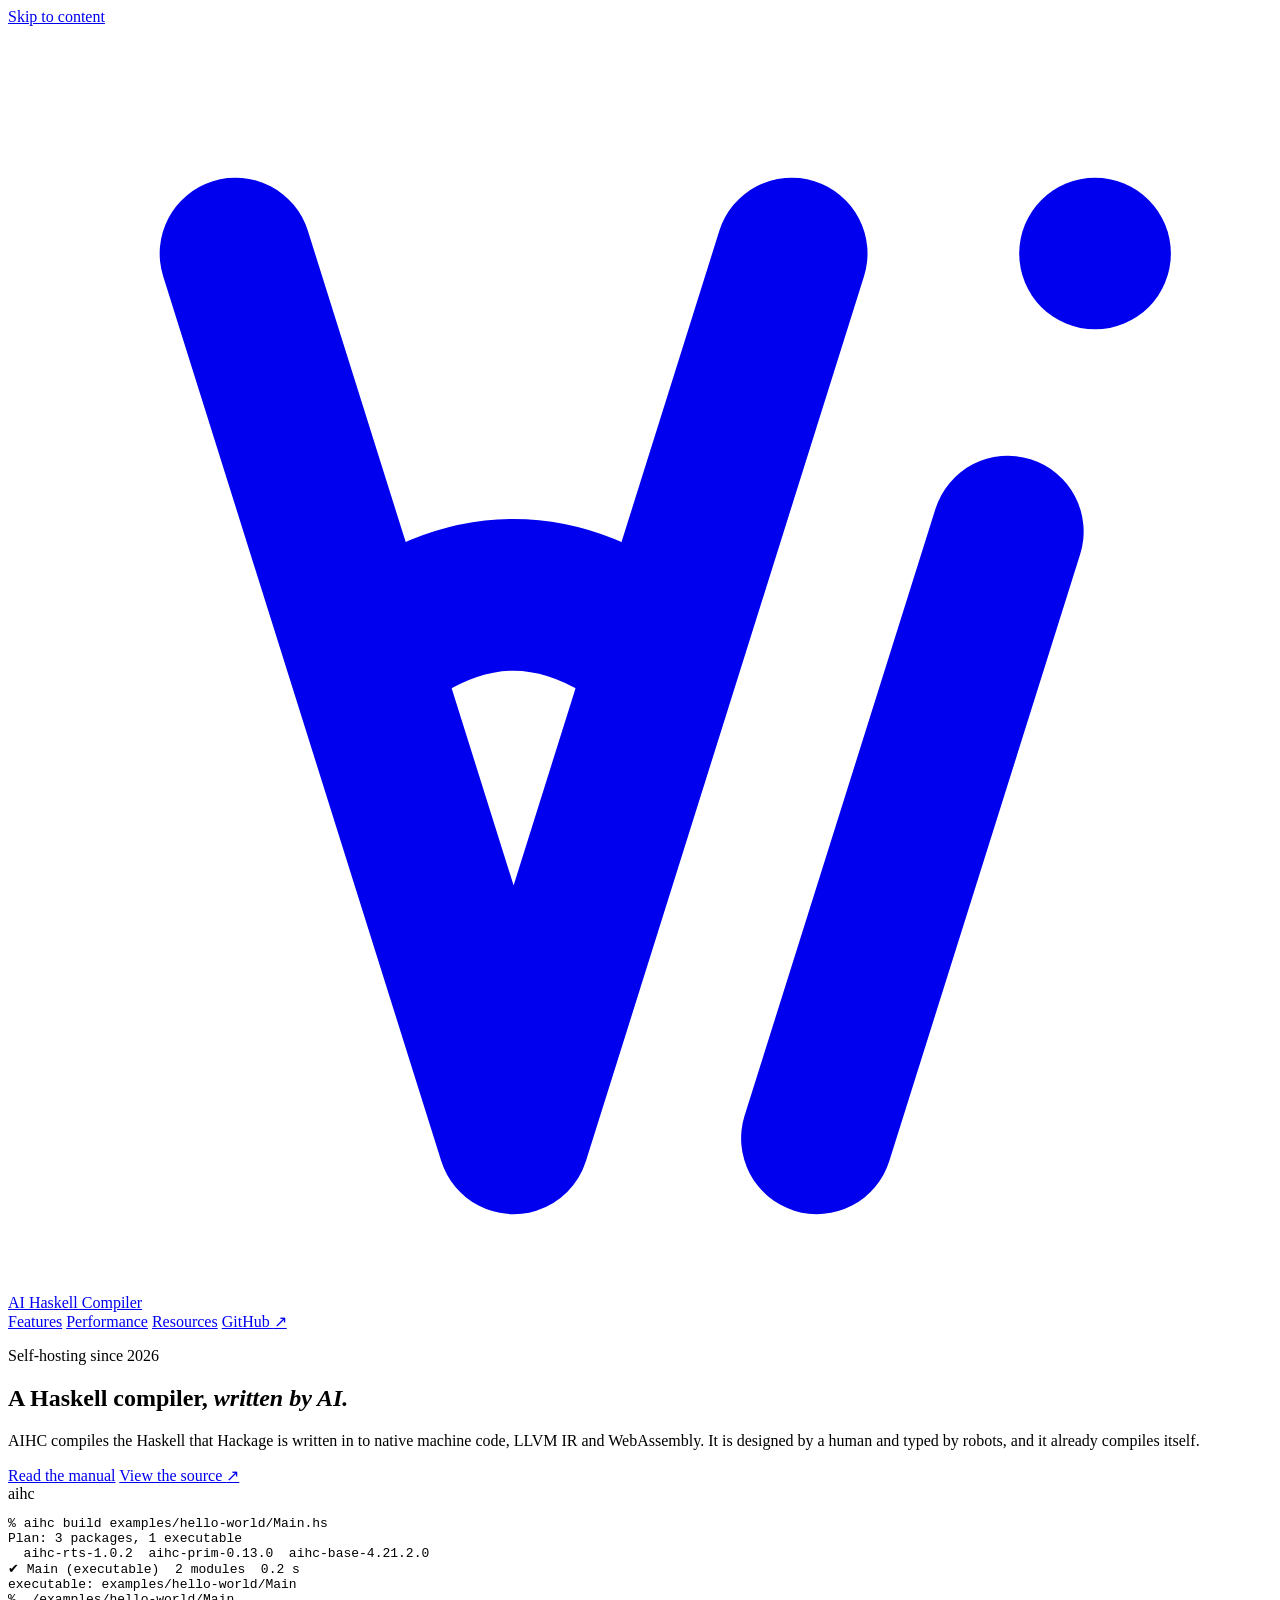
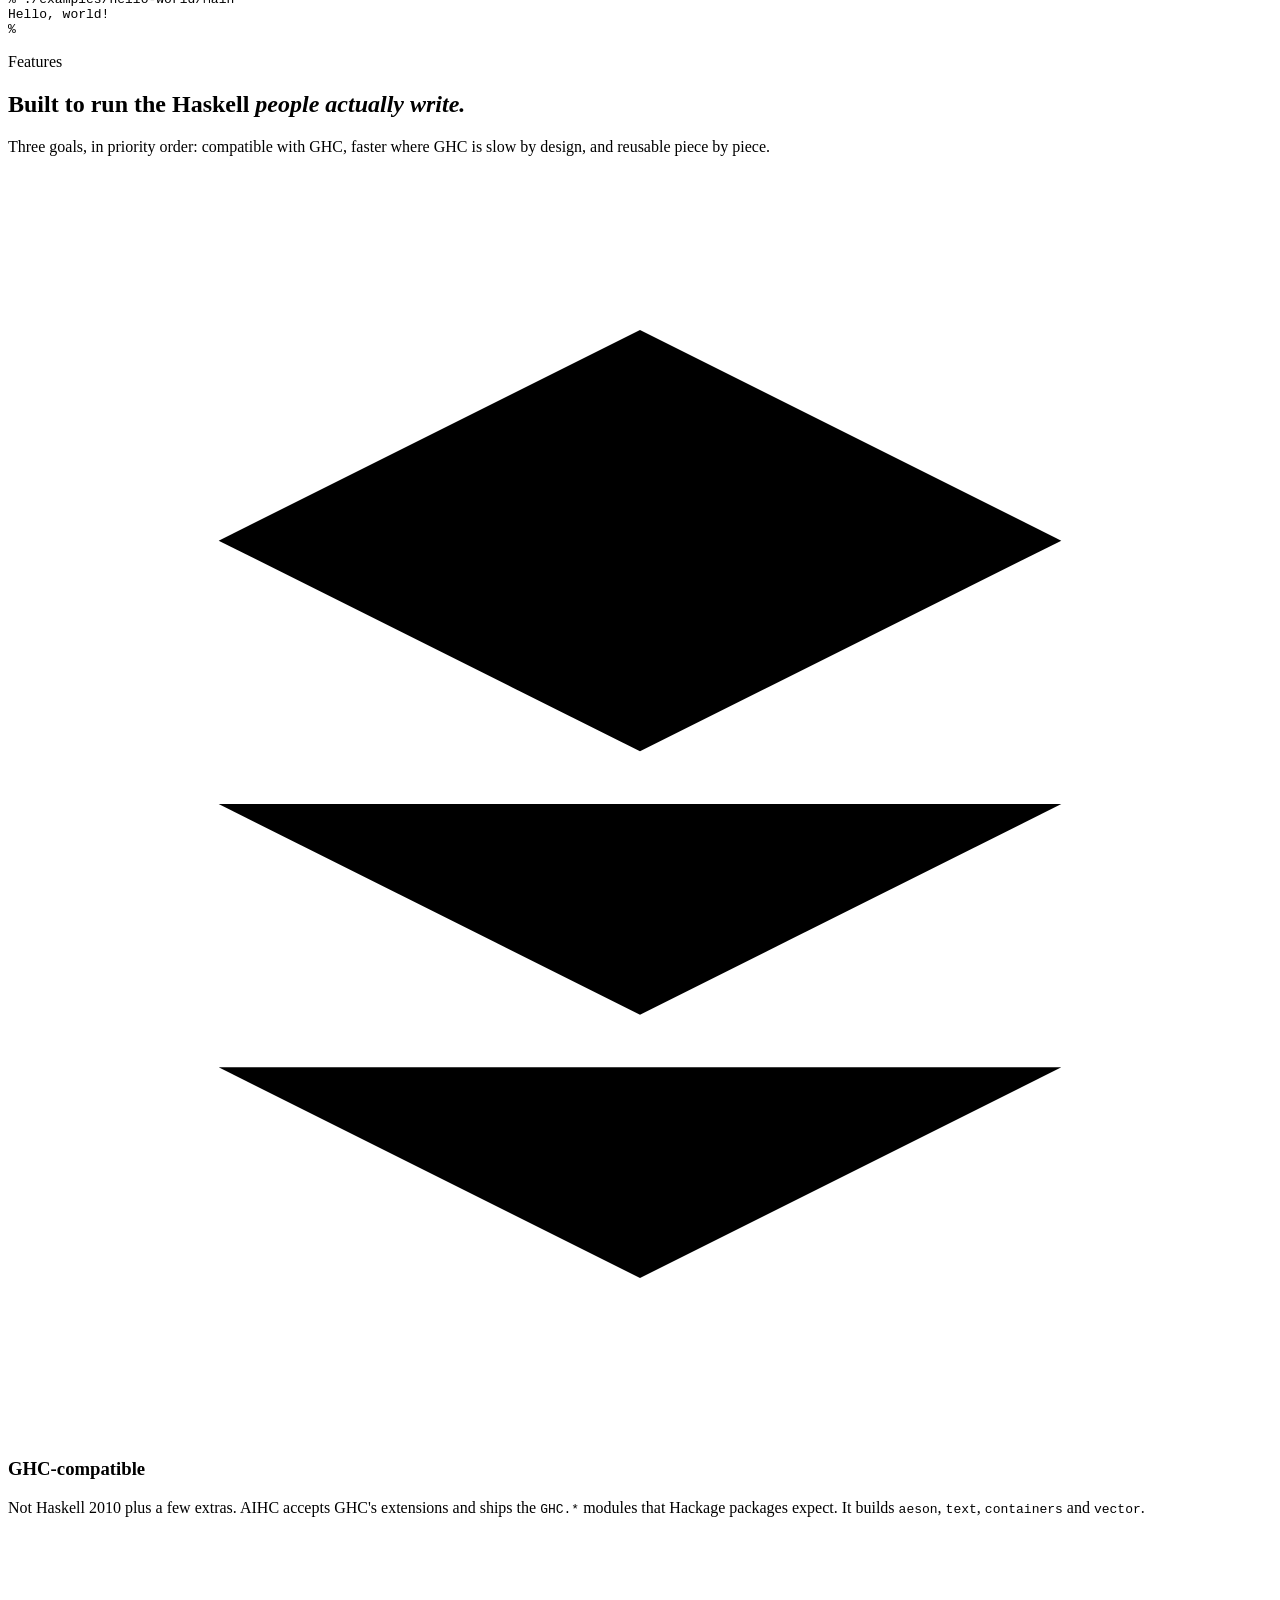
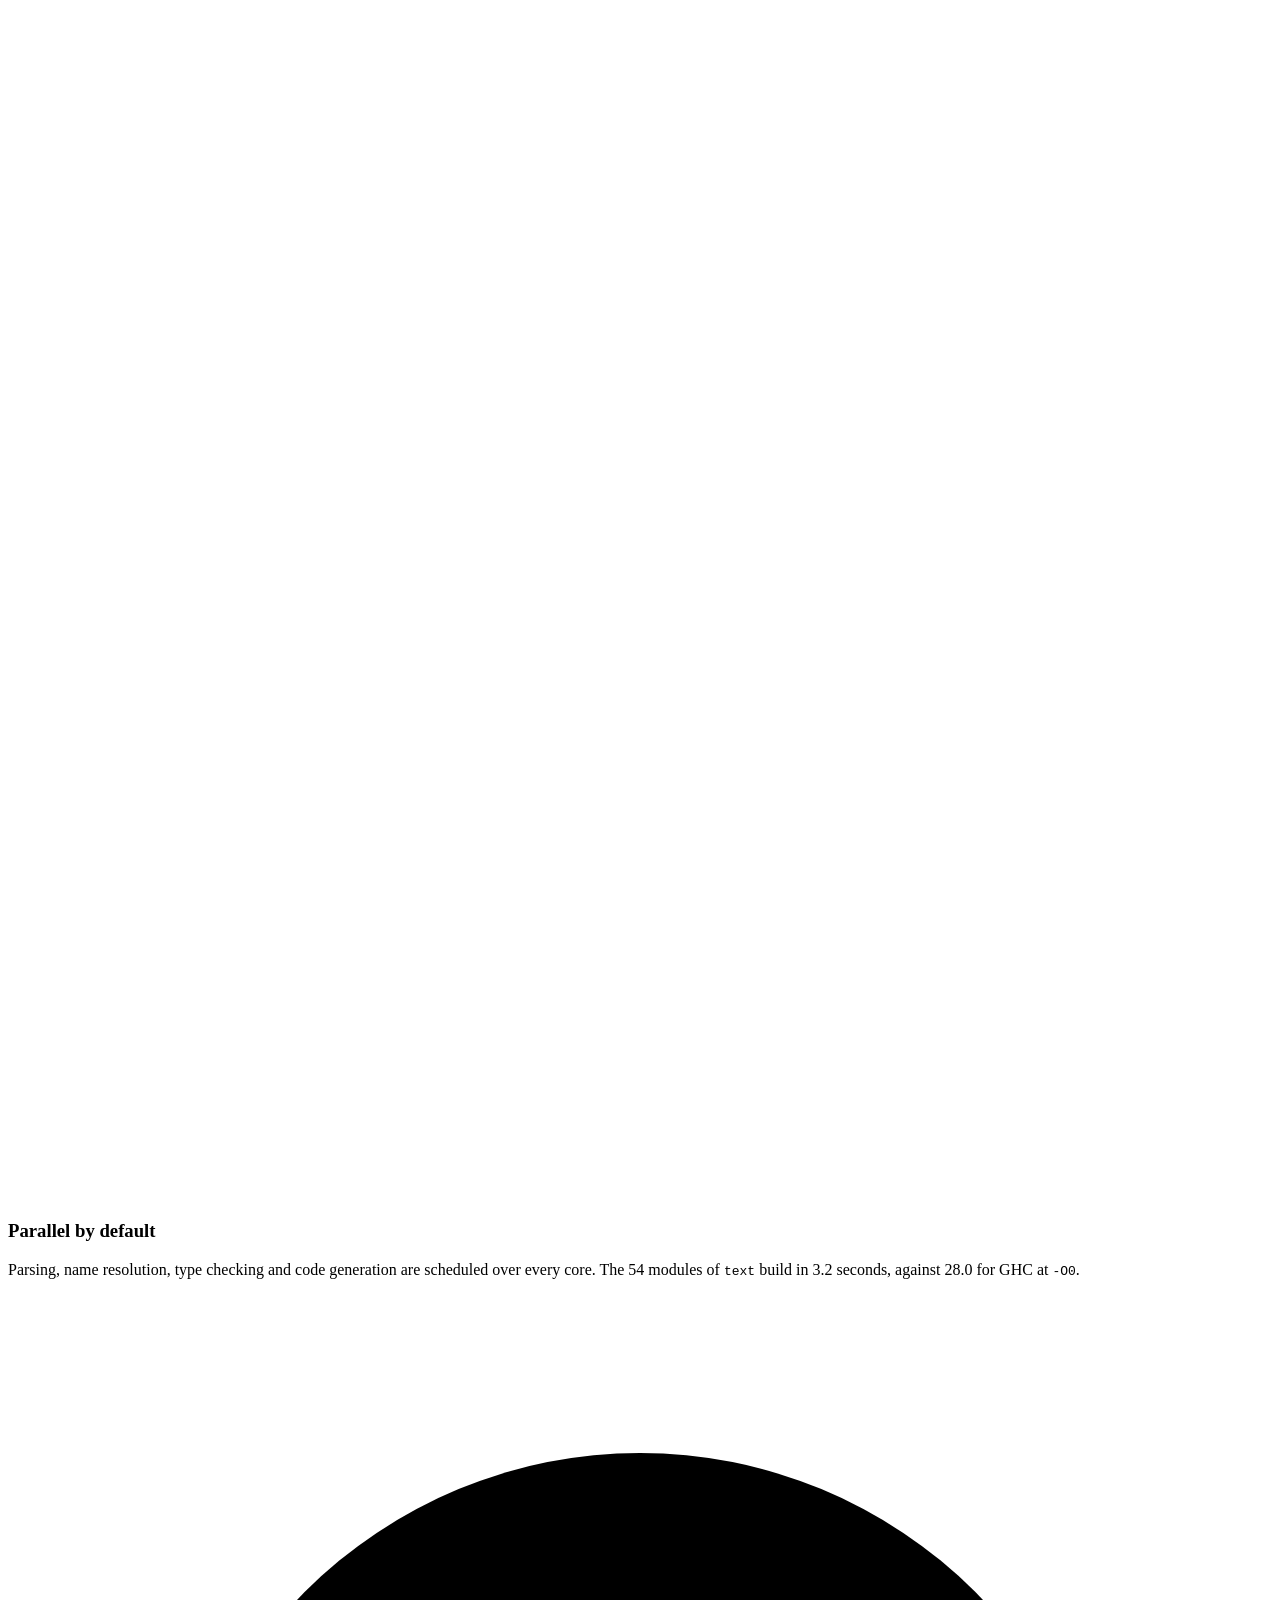
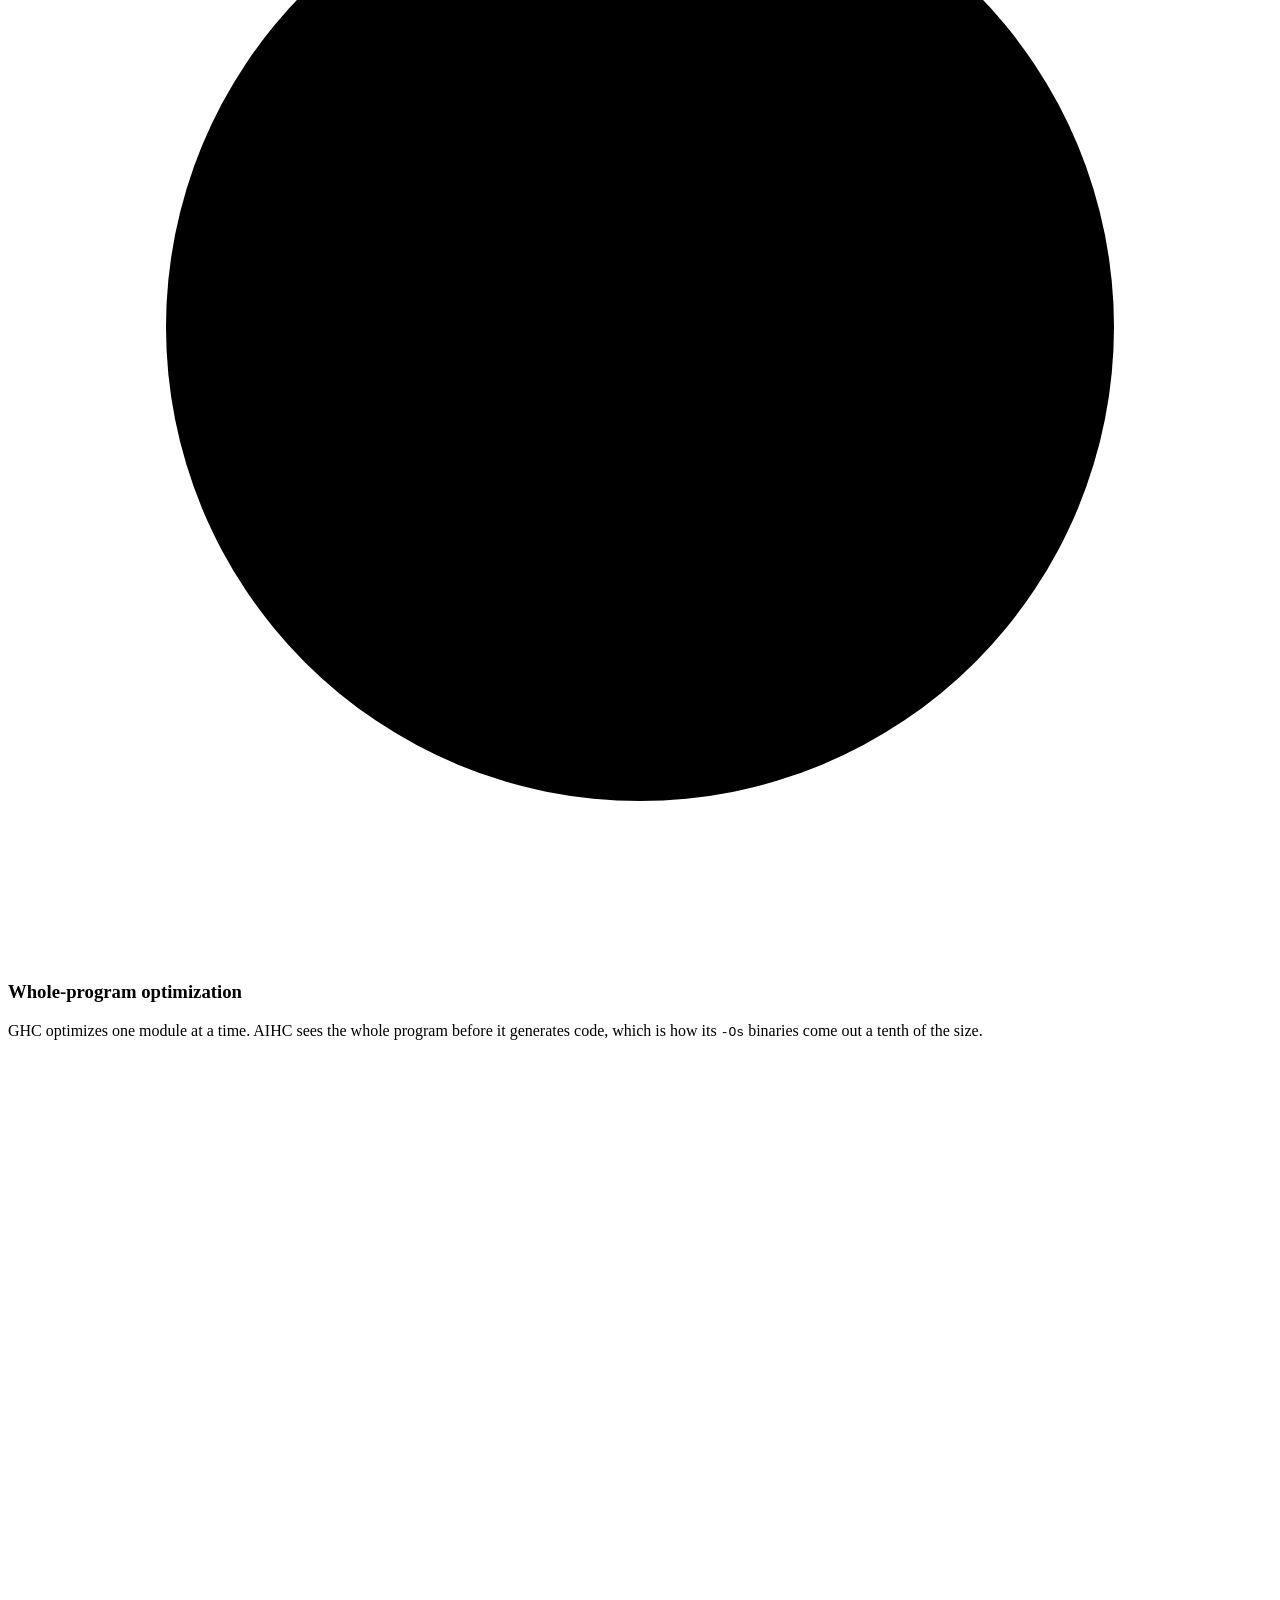
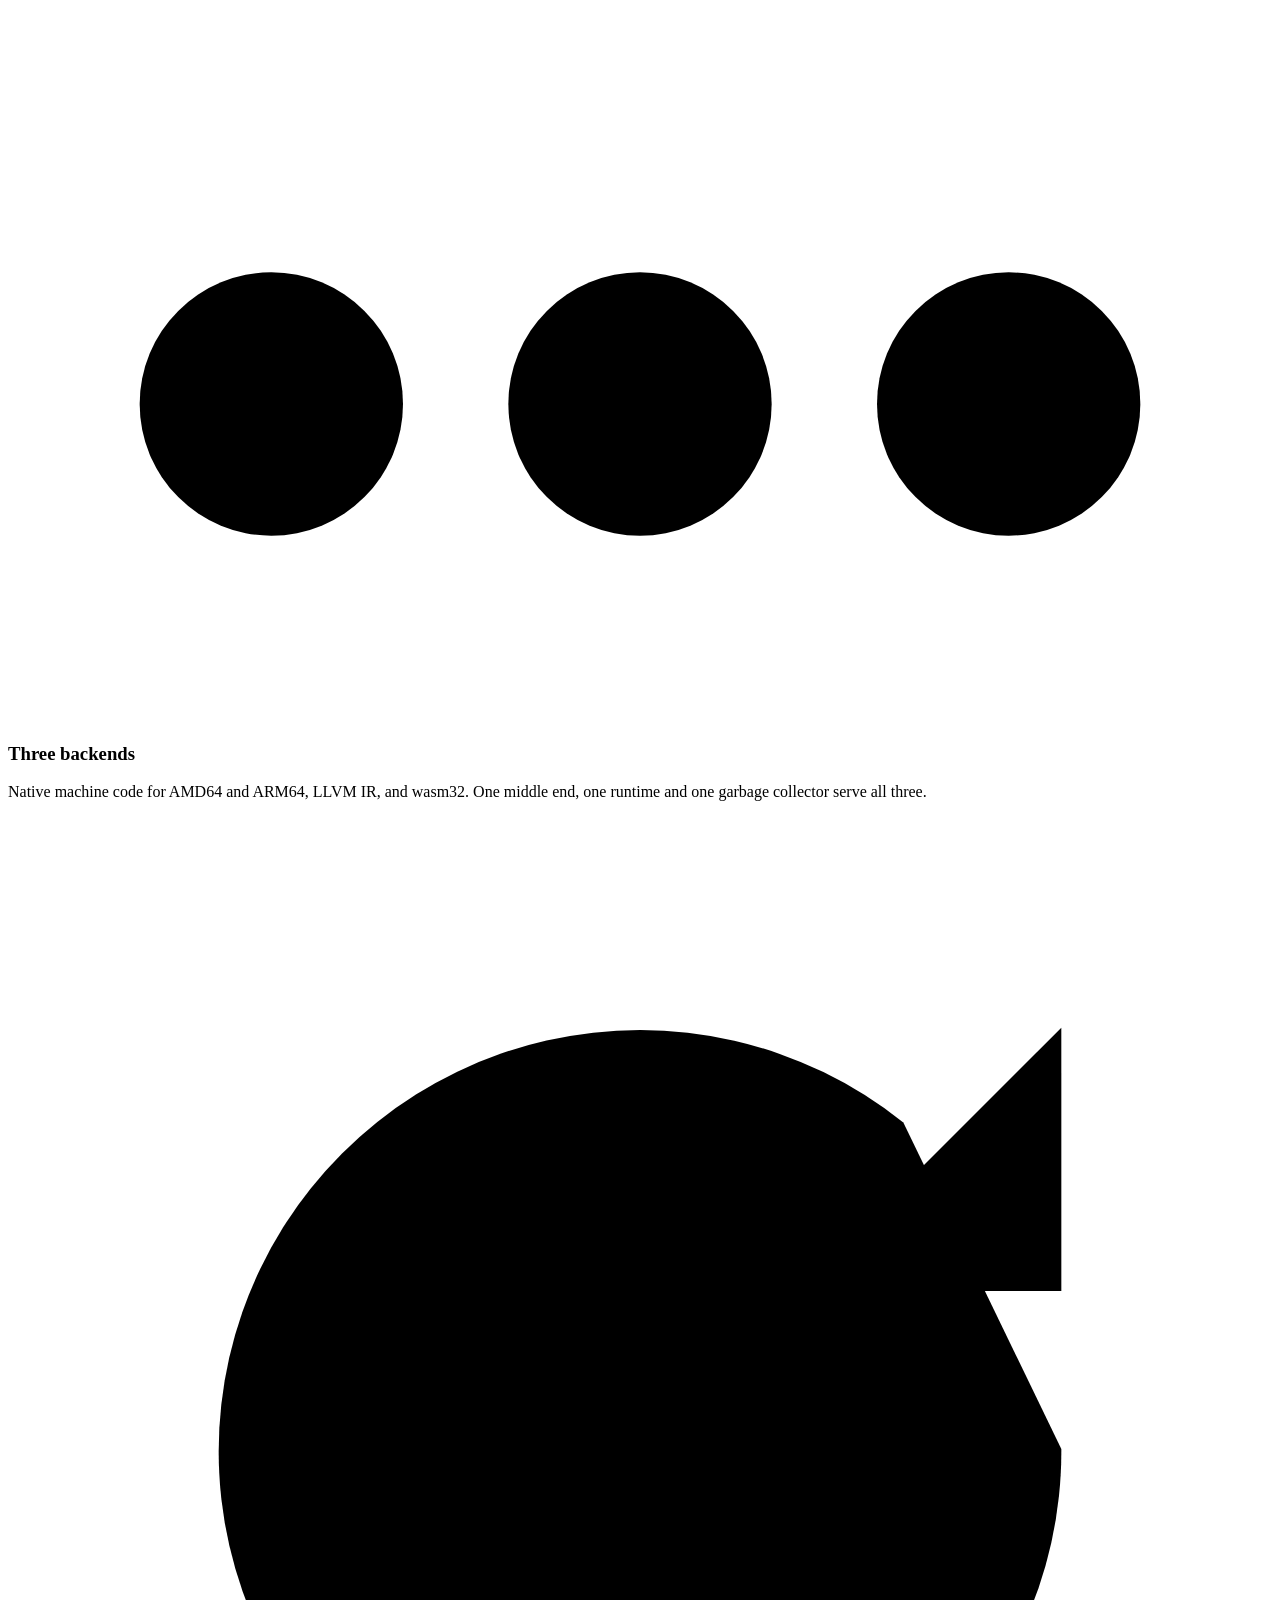
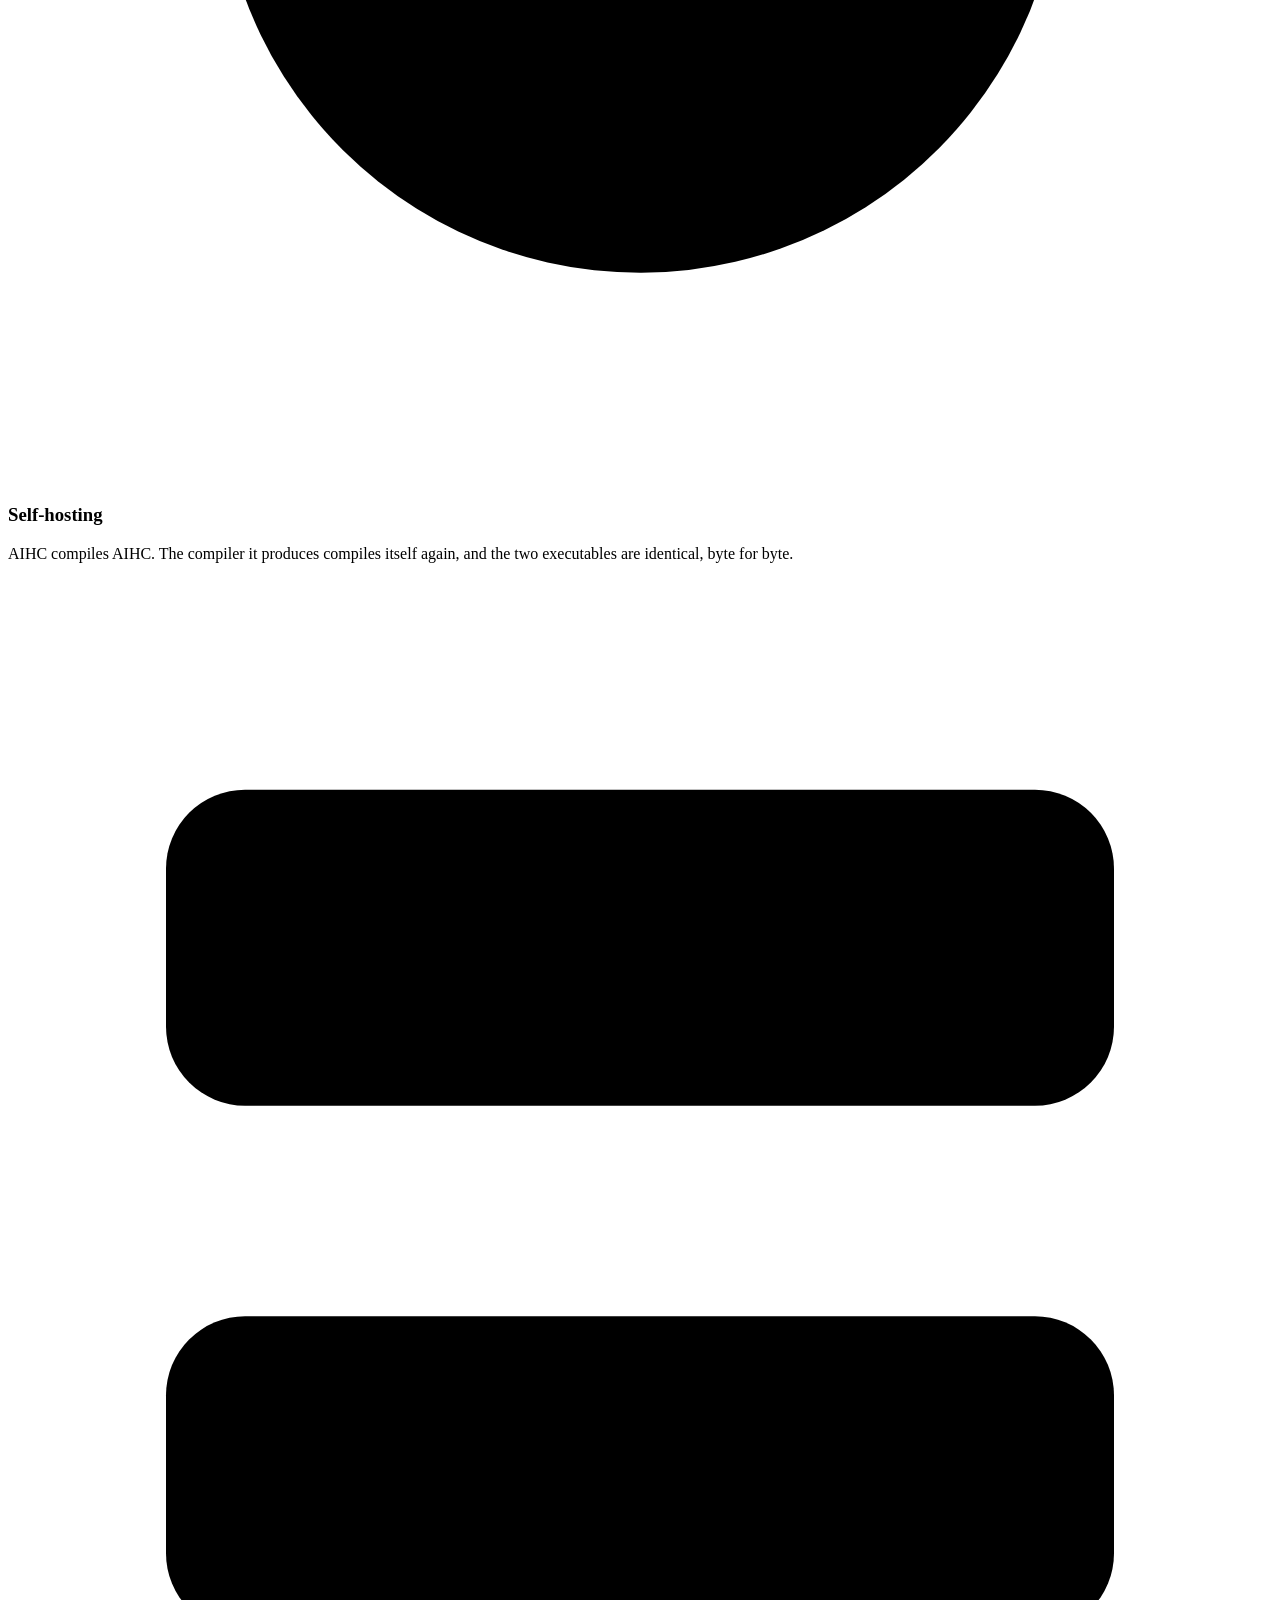
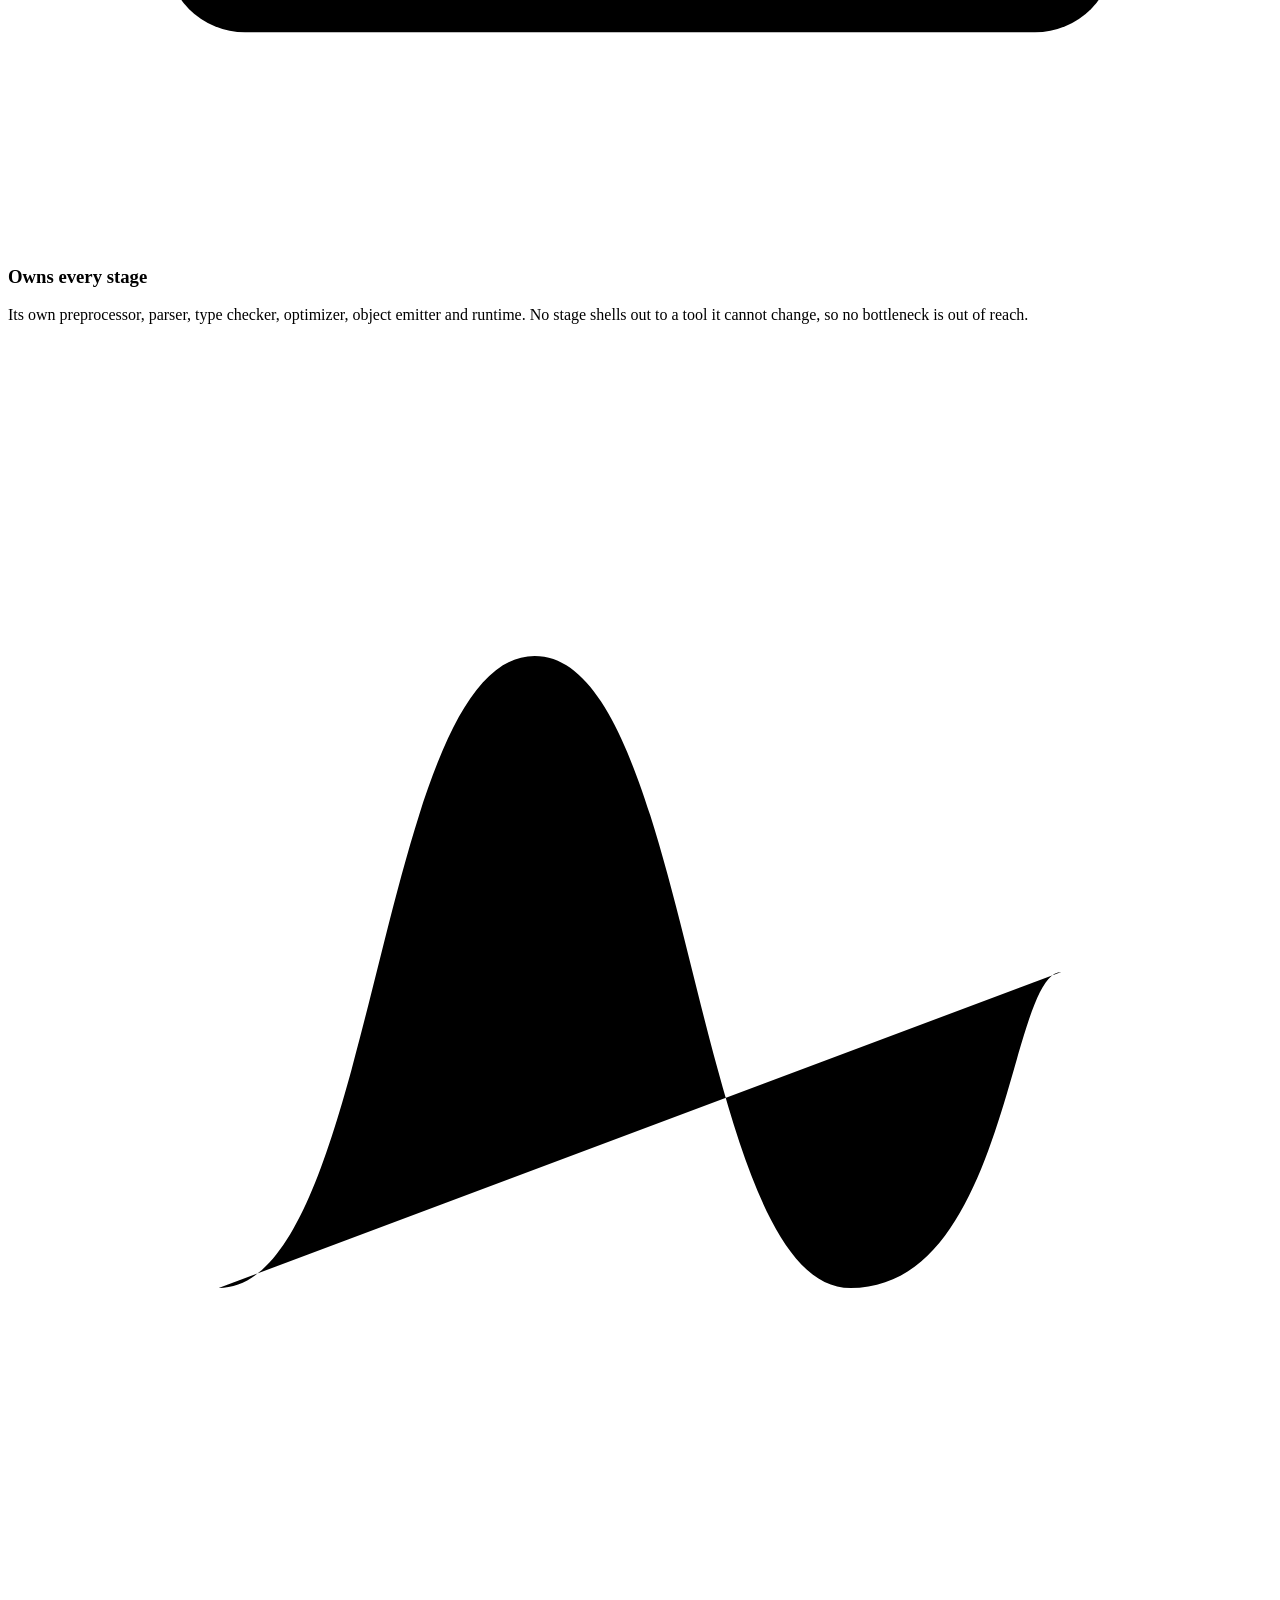
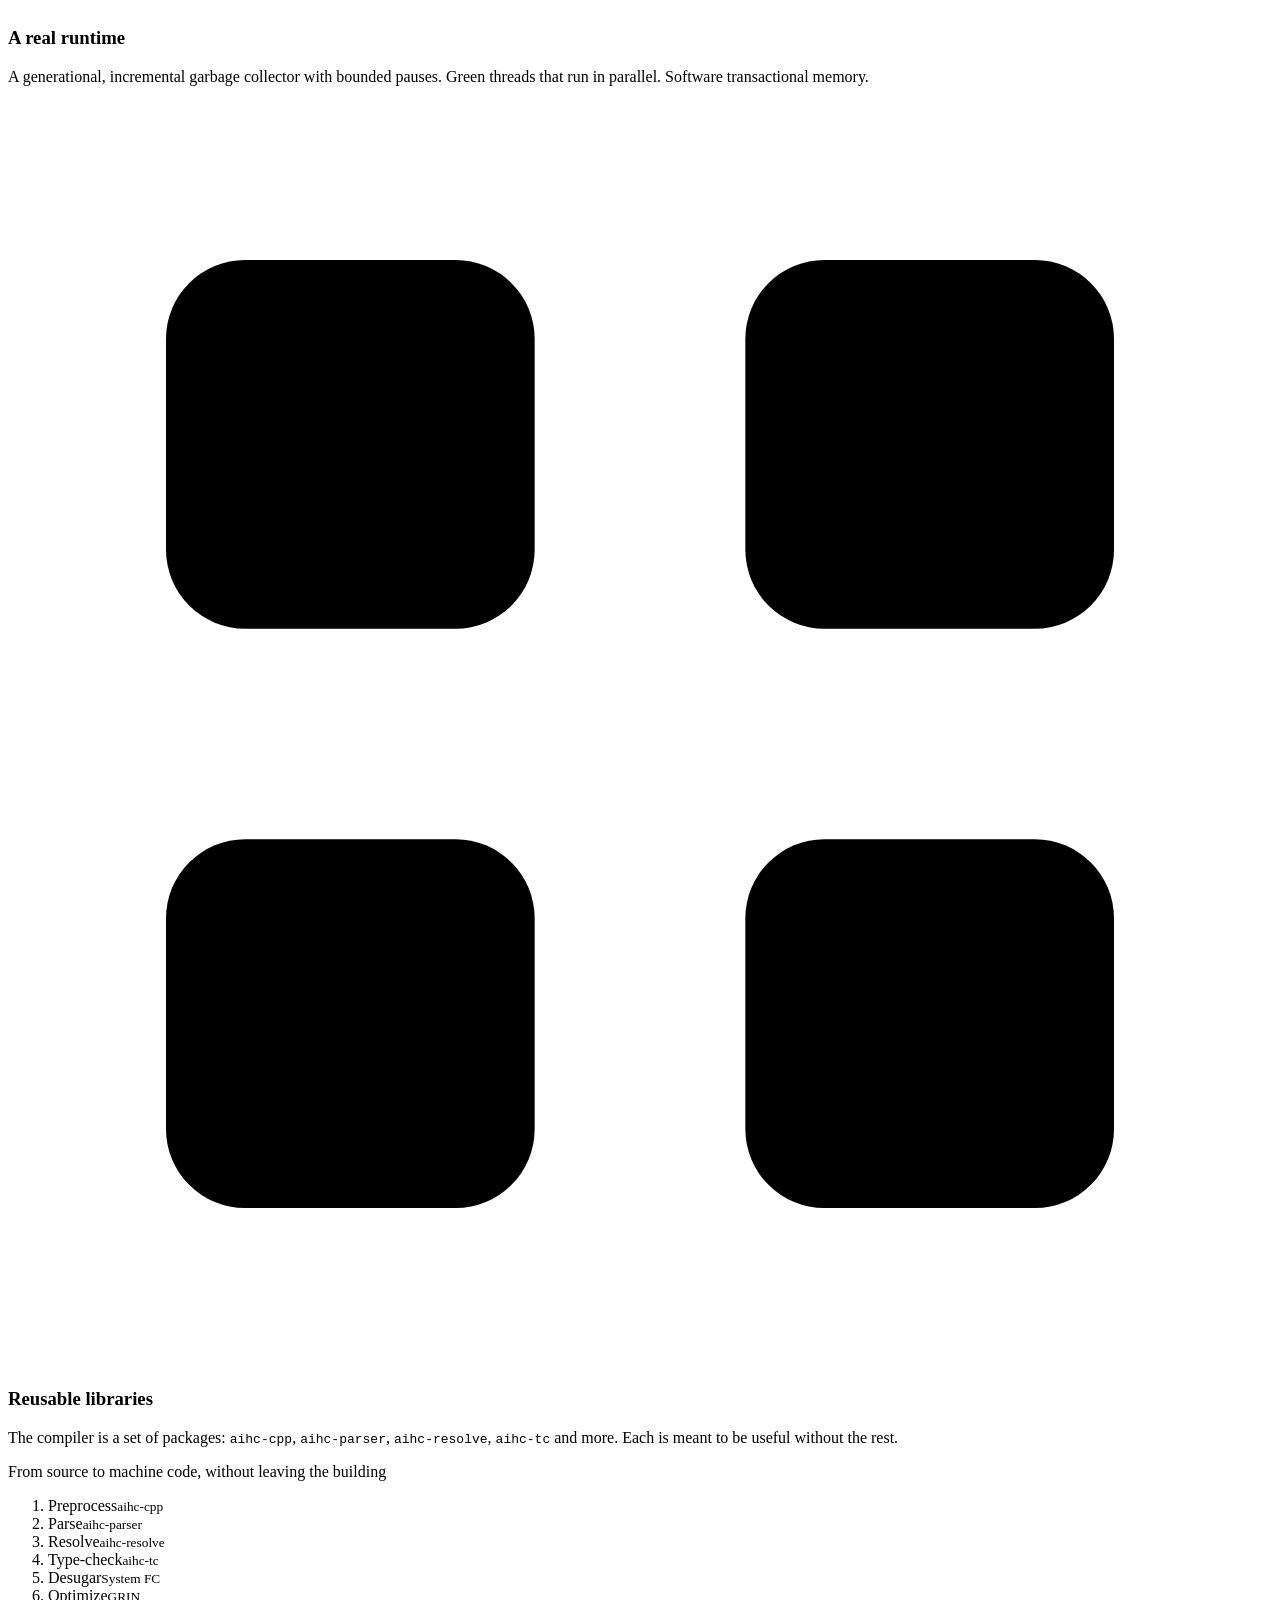
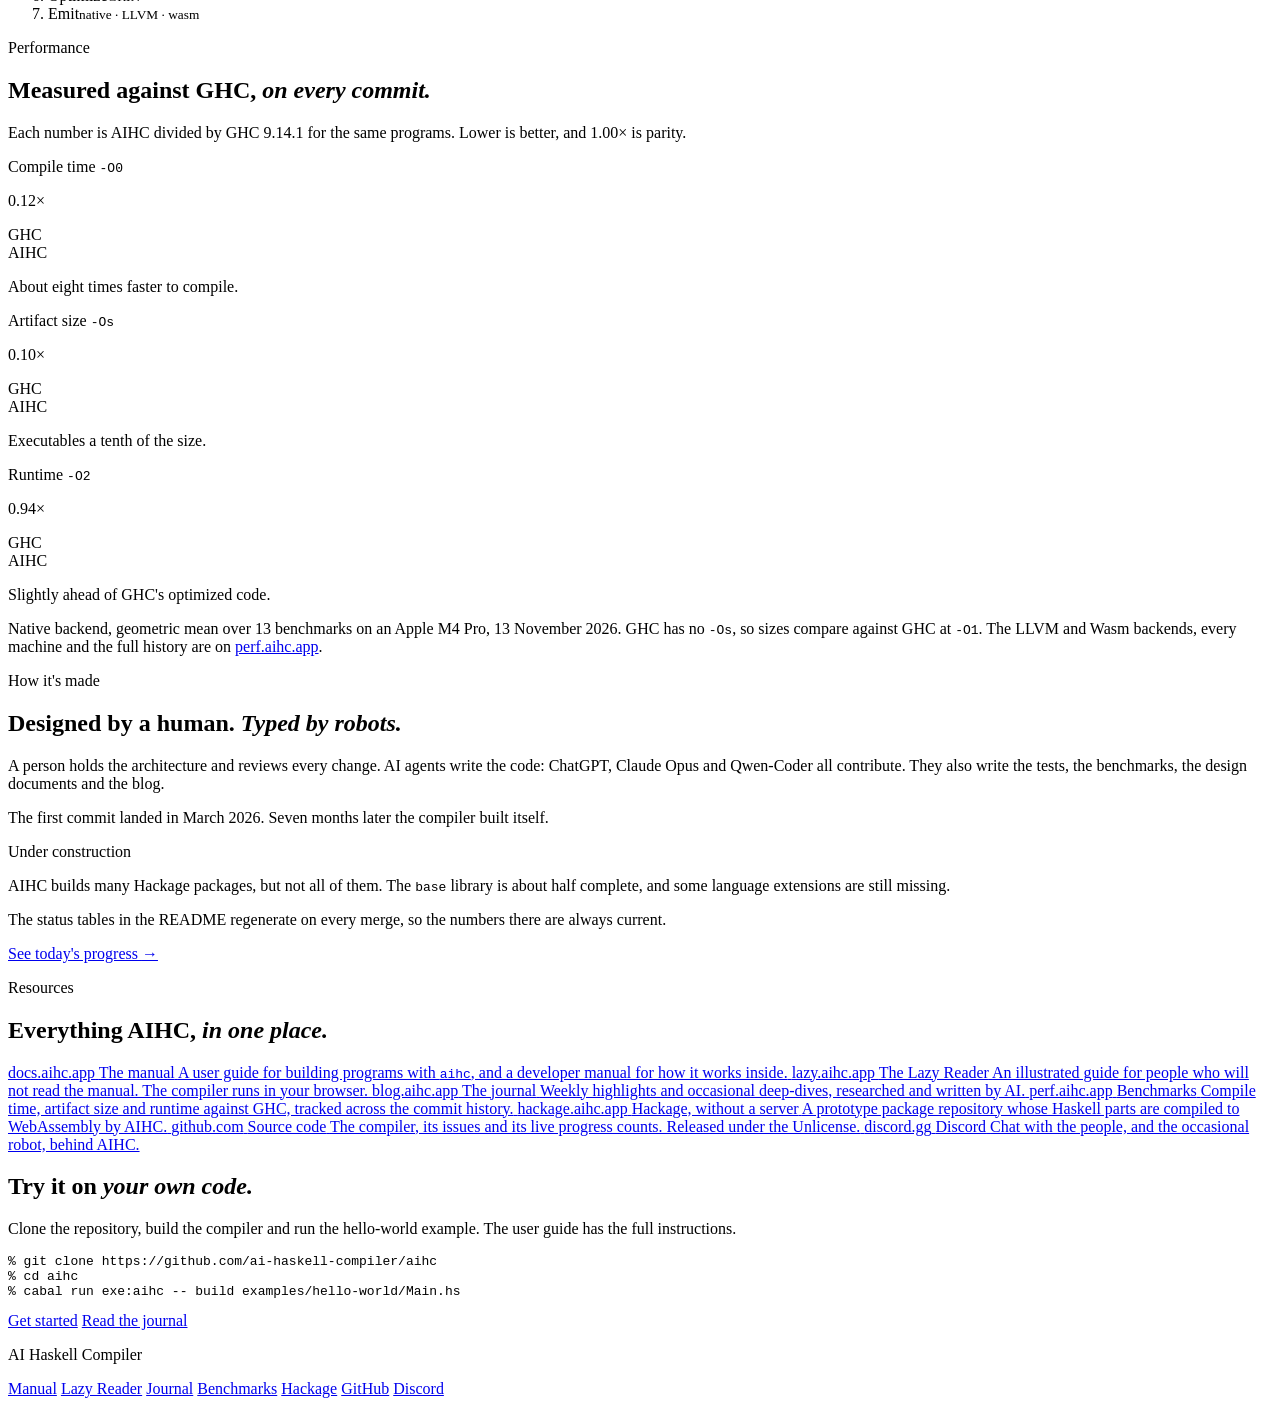
==== public/index.html @ 2da118f2 "Add the aihc.app landing page and Cloudflare deployment A static introduction to AIHC with links to " ====
<!doctype html>
<html lang="en">
<head>
<meta charset="utf-8">
<meta name="viewport" content="width=device-width, initial-scale=1">
<title>AIHC · The AI-written Haskell compiler</title>
<meta name="description" content="AIHC is a Haskell compiler written by AI agents under human direction. It compiles GHC-flavoured Haskell to native code, LLVM IR and WebAssembly, and it compiles itself.">
<link rel="canonical" href="https://aihc.app/">
<meta property="og:type" content="website">
<meta property="og:url" content="https://aihc.app/">
<meta property="og:title" content="AIHC · The AI-written Haskell compiler">
<meta property="og:description" content="A Haskell compiler designed by a human and typed by robots. Native, LLVM and WebAssembly backends. Self-hosting.">
<meta name="theme-color" content="#151318" media="(prefers-color-scheme: dark)">
<meta name="theme-color" content="#faf8f3" media="(prefers-color-scheme: light)">
<link rel="icon" href="/favicon.svg" type="image/svg+xml">
<link rel="preload" href="/fonts/newsreader-latin-opsz-normal.woff2" as="font" type="font/woff2" crossorigin>
<link rel="preload" href="/fonts/inter-latin-wght-normal.woff2" as="font" type="font/woff2" crossorigin>
<link rel="stylesheet" href="/style.css">
<script>document.documentElement.classList.add('js')</script>
</head>
<body>
<a class="skip" href="#content">Skip to content</a>

<header class="nav">
  <div class="wrap nav-inner">
    <a class="brand" href="/" aria-label="AI Haskell Compiler, home">
      <span class="brand-mark">
        <svg viewBox="0 0 100 100" aria-hidden="true" focusable="false">
          <defs><clipPath id="mark-clip"><polygon points="18,18 62,18 40,88"/></clipPath></defs>
          <g fill="none" stroke="currentColor" stroke-width="12" stroke-linecap="round" stroke-linejoin="round">
            <path d="M24 54 Q40 36 56 54" clip-path="url(#mark-clip)" stroke-linecap="butt"/>
            <path d="M18 18 L40 88 L62 18"/>
            <path d="M64 88 L79.1 40"/>
            <circle cx="86" cy="18" r="6" fill="currentColor" stroke="none"/>
          </g>
        </svg>
      </span>
      <span class="brand-name">AI Haskell Compiler</span>
    </a>
    <nav aria-label="Primary">
      <a href="#features">Features</a>
      <a href="#performance">Performance</a>
      <a href="#resources">Resources</a>
      <a class="nav-gh" href="https://github.com/ai-haskell-compiler/aihc">GitHub <span aria-hidden="true">↗</span></a>
    </nav>
  </div>
</header>

<main id="content">

<section class="hero">
  <div class="hero-bg" aria-hidden="true">
    <div class="blob blob-a"></div>
    <div class="blob blob-b"></div>
    <div class="grid"></div>
  </div>
  <div class="wrap hero-inner">
    <div class="hero-copy">
      <p class="eyebrow"><span class="pulse" aria-hidden="true"></span>Self-hosting since 2026</p>
      <h1>A Haskell compiler, <em>written by AI.</em></h1>
      <p class="lede">AIHC compiles the Haskell that Hackage is written in to native machine code, LLVM IR and WebAssembly. It is designed by a human and typed by robots, and it already compiles itself.</p>
      <div class="cta">
        <a class="btn btn-primary" href="https://docs.aihc.app/">Read the manual</a>
        <a class="btn btn-ghost" href="https://github.com/ai-haskell-compiler/aihc">View the source <span aria-hidden="true">↗</span></a>
      </div>
    </div>

    <div class="terminal" role="img" aria-label="Terminal session: aihc builds the hello-world example in 0.2 seconds, and the program prints Hello, world!">
      <div class="terminal-bar" aria-hidden="true"><i></i><i></i><i></i><span>aihc</span></div>
      <pre aria-hidden="true"><code id="term"><span class="t-line"><span class="t-prompt">%</span> <span class="t-cmd" data-type>aihc build examples/hello-world/Main.hs</span></span>
<span class="t-line t-out">Plan: 3 packages, 1 executable</span>
<span class="t-line t-out t-dim">  aihc-rts-1.0.2  aihc-prim-0.13.0  aihc-base-4.21.2.0</span>
<span class="t-line t-out"><span class="t-ok">✔</span> Main (executable)  2 modules  <span class="t-accent">0.2 s</span></span>
<span class="t-line t-out t-dim">executable: examples/hello-world/Main</span>
<span class="t-line"><span class="t-prompt">%</span> <span class="t-cmd" data-type>./examples/hello-world/Main</span></span>
<span class="t-line t-out t-hello">Hello, world!</span>
<span class="t-line t-last"><span class="t-prompt">%</span> <span class="t-caret"></span></span></code></pre>
    </div>
  </div>
</section>

<section class="section" id="features">
  <div class="wrap">
    <p class="kicker reveal">Features</p>
    <h2 class="reveal">Built to run the Haskell <em>people actually write.</em></h2>
    <p class="section-lede reveal">Three goals, in priority order: compatible with GHC, faster where GHC is slow by design, and reusable piece by piece.</p>

    <div class="cards">
      <article class="card reveal">
        <div class="icon" aria-hidden="true"><svg viewBox="0 0 24 24"><path d="M4 7l8-4 8 4-8 4-8-4z"/><path d="M4 12l8 4 8-4"/><path d="M4 17l8 4 8-4"/></svg></div>
        <h3>GHC-compatible</h3>
        <p>Not Haskell 2010 plus a few extras. AIHC accepts GHC's extensions and ships the <code>GHC.*</code> modules that Hackage packages expect. It builds <code>aeson</code>, <code>text</code>, <code>containers</code> and <code>vector</code>.</p>
      </article>
      <article class="card reveal">
        <div class="icon" aria-hidden="true"><svg viewBox="0 0 24 24"><path d="M5 4v16M12 4v16M19 4v16"/><path d="M2 8h6M9 14h6M16 9h6"/></svg></div>
        <h3>Parallel by default</h3>
        <p>Parsing, name resolution, type checking and code generation are scheduled over every core. The 54 modules of <code>text</code> build in 3.2 seconds, against 28.0 for GHC at <code>-O0</code>.</p>
      </article>
      <article class="card reveal">
        <div class="icon" aria-hidden="true"><svg viewBox="0 0 24 24"><circle cx="12" cy="12" r="9"/><path d="M3 12h18M12 3c3 3 3 15 0 18M12 3c-3 3-3 15 0 18"/></svg></div>
        <h3>Whole-program optimization</h3>
        <p>GHC optimizes one module at a time. AIHC sees the whole program before it generates code, which is how its <code>-Os</code> binaries come out a tenth of the size.</p>
      </article>
      <article class="card reveal">
        <div class="icon" aria-hidden="true"><svg viewBox="0 0 24 24"><path d="M12 3v6M12 9l-7 6M12 9l7 6M12 9v6"/><circle cx="5" cy="18" r="2.5"/><circle cx="12" cy="18" r="2.5"/><circle cx="19" cy="18" r="2.5"/></svg></div>
        <h3>Three backends</h3>
        <p>Native machine code for AMD64 and ARM64, LLVM IR, and wasm32. One middle end, one runtime and one garbage collector serve all three.</p>
      </article>
      <article class="card reveal">
        <div class="icon" aria-hidden="true"><svg viewBox="0 0 24 24"><path d="M20 12a8 8 0 1 1-3-6.2"/><path d="M20 4v5h-5"/></svg></div>
        <h3>Self-hosting</h3>
        <p>AIHC compiles AIHC. The compiler it produces compiles itself again, and the two executables are identical, byte for byte.</p>
      </article>
      <article class="card reveal">
        <div class="icon" aria-hidden="true"><svg viewBox="0 0 24 24"><rect x="3" y="4" width="18" height="6" rx="1.5"/><rect x="3" y="14" width="18" height="6" rx="1.5"/><path d="M7 7h.01M7 17h.01"/></svg></div>
        <h3>Owns every stage</h3>
        <p>Its own preprocessor, parser, type checker, optimizer, object emitter and runtime. No stage shells out to a tool it cannot change, so no bottleneck is out of reach.</p>
      </article>
      <article class="card reveal">
        <div class="icon" aria-hidden="true"><svg viewBox="0 0 24 24"><path d="M4 18c3 0 3-12 6-12s3 12 6 12 3-6 4-6"/></svg></div>
        <h3>A real runtime</h3>
        <p>A generational, incremental garbage collector with bounded pauses. Green threads that run in parallel. Software transactional memory.</p>
      </article>
      <article class="card reveal">
        <div class="icon" aria-hidden="true"><svg viewBox="0 0 24 24"><rect x="3" y="3" width="7" height="7" rx="1.5"/><rect x="14" y="3" width="7" height="7" rx="1.5"/><rect x="3" y="14" width="7" height="7" rx="1.5"/><rect x="14" y="14" width="7" height="7" rx="1.5"/></svg></div>
        <h3>Reusable libraries</h3>
        <p>The compiler is a set of packages: <code>aihc-cpp</code>, <code>aihc-parser</code>, <code>aihc-resolve</code>, <code>aihc-tc</code> and more. Each is meant to be useful without the rest.</p>
      </article>
    </div>

    <div class="pipeline-box reveal">
      <p class="pipeline-title">From source to machine code, without leaving the building</p>
      <ol class="pipeline">
        <li><span>Preprocess</span><small>aihc-cpp</small></li>
        <li><span>Parse</span><small>aihc-parser</small></li>
        <li><span>Resolve</span><small>aihc-resolve</small></li>
        <li><span>Type-check</span><small>aihc-tc</small></li>
        <li><span>Desugar</span><small>System FC</small></li>
        <li><span>Optimize</span><small>GRIN</small></li>
        <li class="emit"><span>Emit</span><small>native · LLVM · wasm</small></li>
      </ol>
    </div>
  </div>
</section>

<section class="section section-alt" id="performance">
  <div class="wrap">
    <p class="kicker reveal">Performance</p>
    <h2 class="reveal">Measured against GHC, <em>on every commit.</em></h2>
    <p class="section-lede reveal">Each number is AIHC divided by GHC 9.14.1 for the same programs. Lower is better, and 1.00× is parity.</p>

    <div class="meters">
      <article class="meter reveal">
        <p class="meter-label">Compile time <code>-O0</code></p>
        <p class="meter-value"><span data-count="0.12">0.12</span><span class="x">×</span></p>
        <div class="bars" aria-hidden="true">
          <div class="bar bar-ghc"><span>GHC</span><i style="--w:100%"></i></div>
          <div class="bar bar-aihc"><span>AIHC</span><i style="--w:12%"></i></div>
        </div>
        <p class="meter-note">About eight times faster to compile.</p>
      </article>
      <article class="meter reveal">
        <p class="meter-label">Artifact size <code>-Os</code></p>
        <p class="meter-value"><span data-count="0.10">0.10</span><span class="x">×</span></p>
        <div class="bars" aria-hidden="true">
          <div class="bar bar-ghc"><span>GHC</span><i style="--w:100%"></i></div>
          <div class="bar bar-aihc"><span>AIHC</span><i style="--w:10%"></i></div>
        </div>
        <p class="meter-note">Executables a tenth of the size.</p>
      </article>
      <article class="meter reveal">
        <p class="meter-label">Runtime <code>-O2</code></p>
        <p class="meter-value"><span data-count="0.94">0.94</span><span class="x">×</span></p>
        <div class="bars" aria-hidden="true">
          <div class="bar bar-ghc"><span>GHC</span><i style="--w:100%"></i></div>
          <div class="bar bar-aihc"><span>AIHC</span><i style="--w:94%"></i></div>
        </div>
        <p class="meter-note">Slightly ahead of GHC's optimized code.</p>
      </article>
    </div>

    <p class="fineprint reveal">Native backend, geometric mean over 13 benchmarks on an Apple M4 Pro, 13 November 2026. GHC has no <code>-Os</code>, so sizes compare against GHC at <code>-O1</code>. The LLVM and Wasm backends, every machine and the full history are on <a href="https://perf.aihc.app/">perf.aihc.app</a>.</p>
  </div>
</section>

<section class="section" id="how">
  <div class="wrap split">
    <div>
      <p class="kicker reveal">How it's made</p>
      <h2 class="reveal">Designed by a human. <em>Typed by robots.</em></h2>
      <p class="reveal">A person holds the architecture and reviews every change. AI agents write the code: ChatGPT, Claude Opus and Qwen-Coder all contribute. They also write the tests, the benchmarks, the design documents and the blog.</p>
      <p class="reveal">The first commit landed in March 2026. Seven months later the compiler built itself.</p>
    </div>
    <aside class="status reveal" aria-label="Project status">
      <p class="status-head"><span class="pulse" aria-hidden="true"></span>Under construction</p>
      <p>AIHC builds many Hackage packages, but not all of them. The <code>base</code> library is about half complete, and some language extensions are still missing.</p>
      <p>The status tables in the README regenerate on every merge, so the numbers there are always current.</p>
      <a class="arrow-link" href="https://github.com/ai-haskell-compiler/aihc#readme">See today's progress <span aria-hidden="true">→</span></a>
    </aside>
  </div>
</section>

<section class="section section-alt" id="resources">
  <div class="wrap">
    <p class="kicker reveal">Resources</p>
    <h2 class="reveal">Everything AIHC, <em>in one place.</em></h2>

    <div class="links">
      <a class="link-card reveal" href="https://docs.aihc.app/">
        <span class="link-host">docs.aihc.app</span>
        <span class="link-title">The manual</span>
        <span class="link-note">A user guide for building programs with <code>aihc</code>, and a developer manual for how it works inside.</span>
      </a>
      <a class="link-card reveal" href="https://lazy.aihc.app/">
        <span class="link-host">lazy.aihc.app</span>
        <span class="link-title">The Lazy Reader</span>
        <span class="link-note">An illustrated guide for people who will not read the manual. The compiler runs in your browser.</span>
      </a>
      <a class="link-card reveal" href="https://blog.aihc.app/">
        <span class="link-host">blog.aihc.app</span>
        <span class="link-title">The journal</span>
        <span class="link-note">Weekly highlights and occasional deep-dives, researched and written by AI.</span>
      </a>
      <a class="link-card reveal" href="https://perf.aihc.app/">
        <span class="link-host">perf.aihc.app</span>
        <span class="link-title">Benchmarks</span>
        <span class="link-note">Compile time, artifact size and runtime against GHC, tracked across the commit history.</span>
      </a>
      <a class="link-card reveal" href="https://hackage.aihc.app/">
        <span class="link-host">hackage.aihc.app</span>
        <span class="link-title">Hackage, without a server</span>
        <span class="link-note">A prototype package repository whose Haskell parts are compiled to WebAssembly by AIHC.</span>
      </a>
      <a class="link-card reveal" href="https://github.com/ai-haskell-compiler/aihc">
        <span class="link-host">github.com</span>
        <span class="link-title">Source code</span>
        <span class="link-note">The compiler, its issues and its live progress counts. Released under the Unlicense.</span>
      </a>
      <a class="link-card reveal" href="https://discord.gg/uGWkhMCZrZ">
        <span class="link-host">discord.gg</span>
        <span class="link-title">Discord</span>
        <span class="link-note">Chat with the people, and the occasional robot, behind AIHC.</span>
      </a>
    </div>
  </div>
</section>

<section class="section closing">
  <div class="wrap closing-inner reveal">
    <h2>Try it on <em>your own code.</em></h2>
    <p>Clone the repository, build the compiler and run the hello-world example. The user guide has the full instructions.</p>
    <pre class="snippet"><code><span class="t-prompt">%</span> git clone https://github.com/ai-haskell-compiler/aihc
<span class="t-prompt">%</span> cd aihc
<span class="t-prompt">%</span> cabal run exe:aihc -- build examples/hello-world/Main.hs</code></pre>
    <div class="cta">
      <a class="btn btn-primary" href="https://docs.aihc.app/">Get started</a>
      <a class="btn btn-ghost" href="https://blog.aihc.app/">Read the journal</a>
    </div>
  </div>
</section>

</main>

<footer class="footer">
  <div class="wrap footer-inner">
    <p>AI Haskell Compiler</p>
    <nav aria-label="Footer">
      <a href="https://docs.aihc.app/">Manual</a>
      <a href="https://lazy.aihc.app/">Lazy Reader</a>
      <a href="https://blog.aihc.app/">Journal</a>
      <a href="https://perf.aihc.app/">Benchmarks</a>
      <a href="https://hackage.aihc.app/">Hackage</a>
      <a href="https://github.com/ai-haskell-compiler">GitHub</a>
      <a href="https://discord.gg/uGWkhMCZrZ">Discord</a>
    </nav>
  </div>
</footer>

<script src="/main.js" defer></script>
</body>
</html>
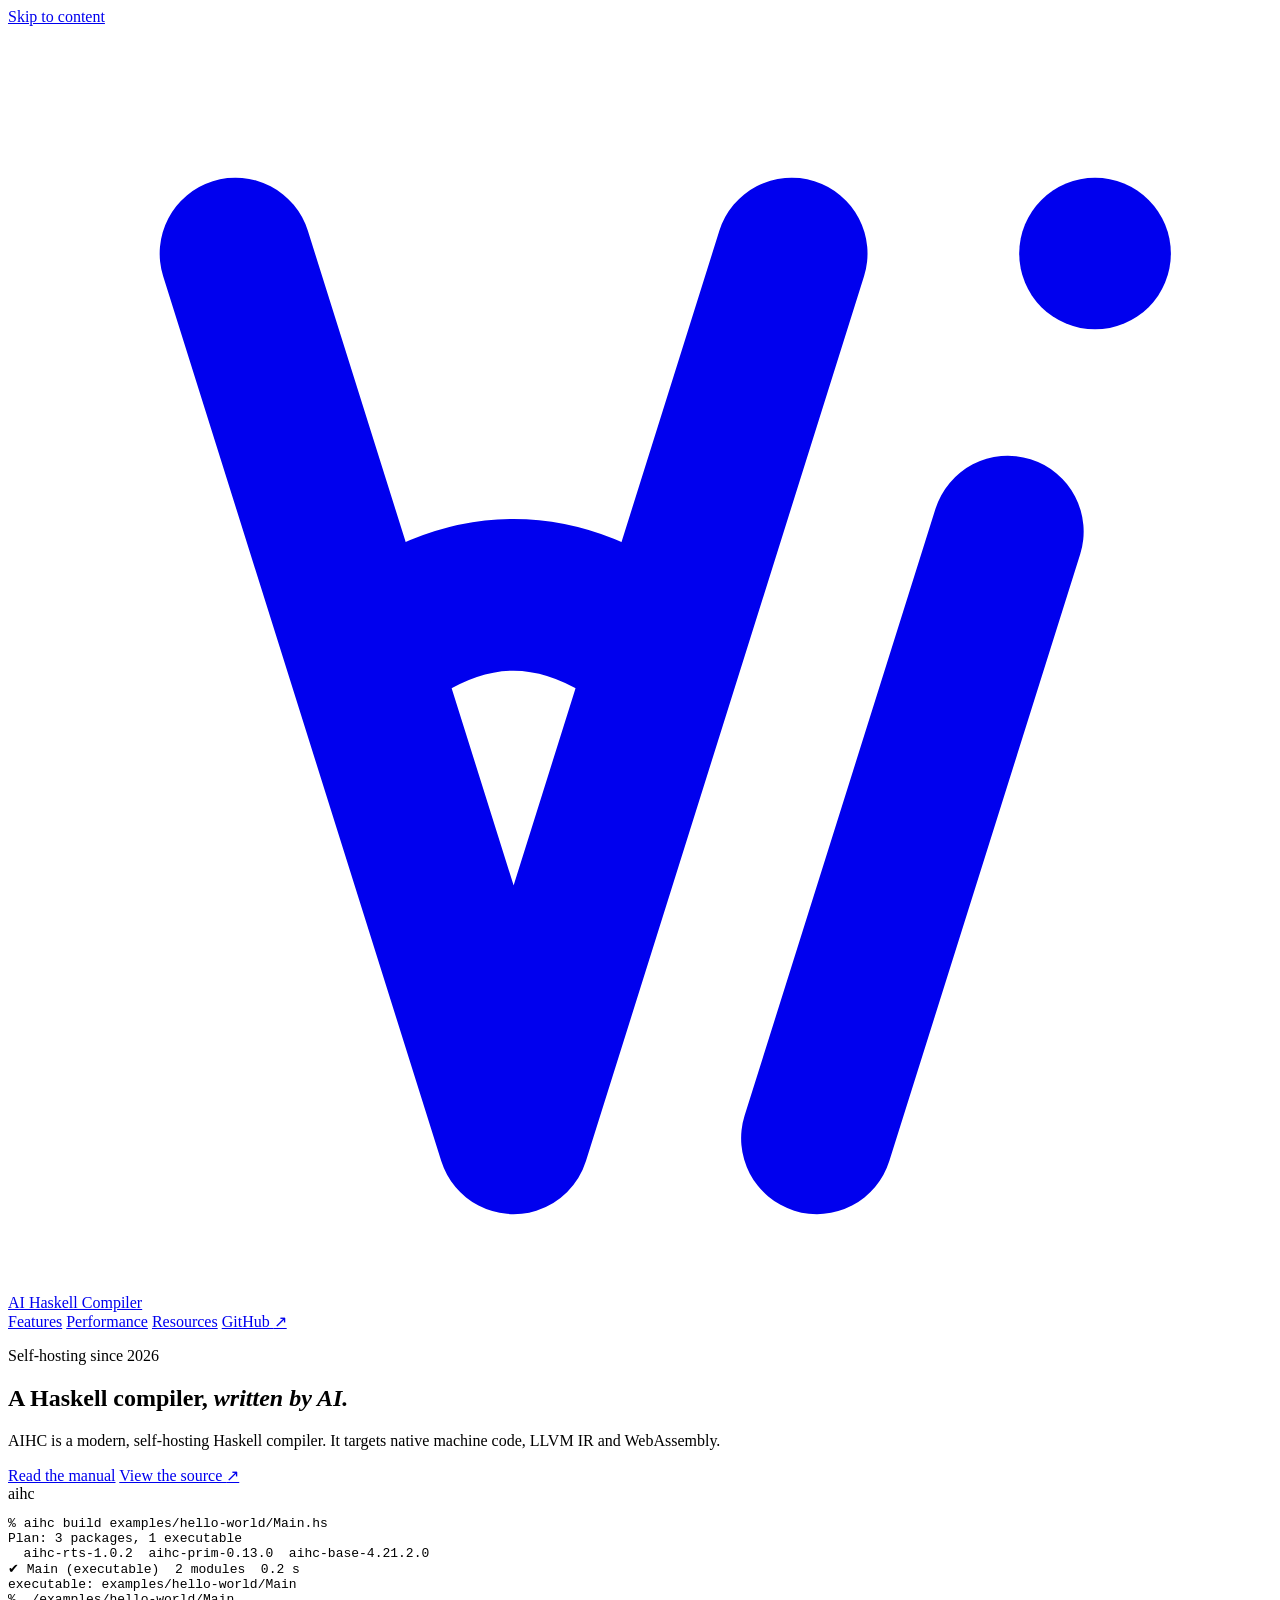
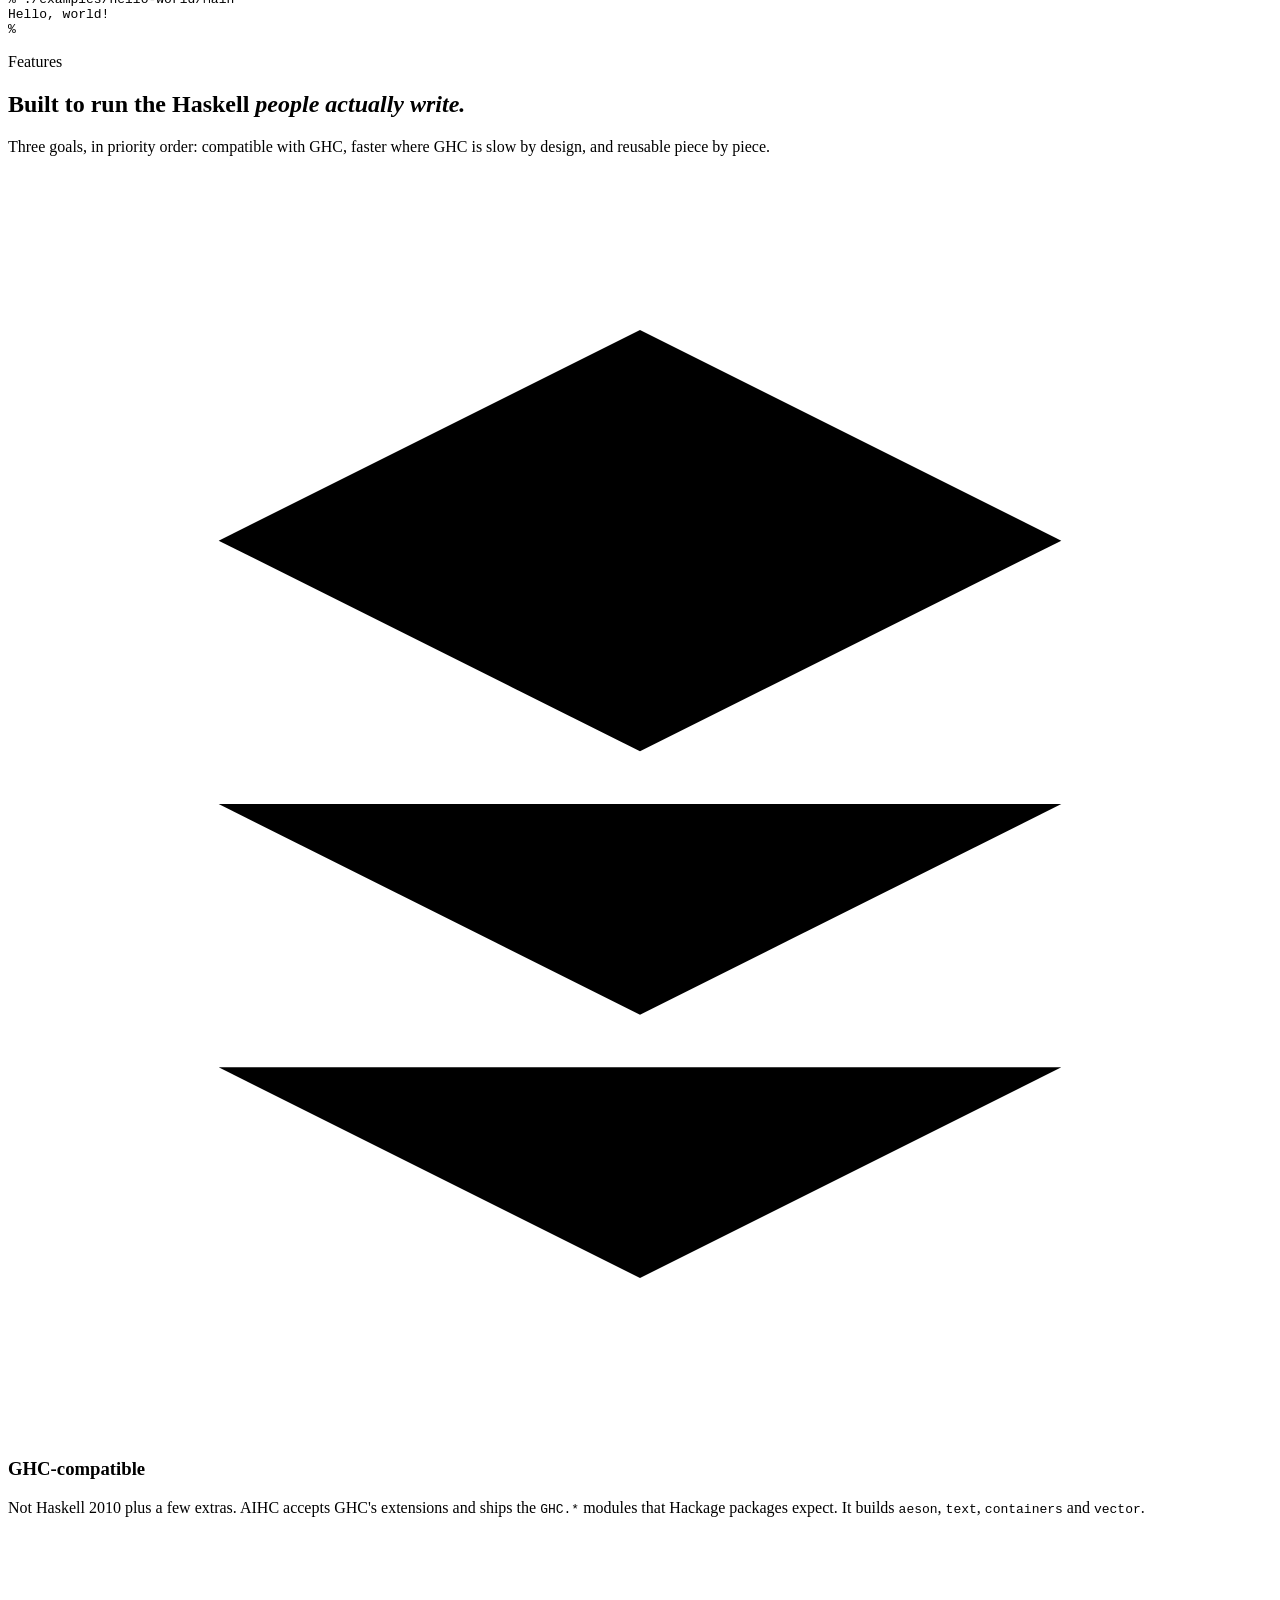
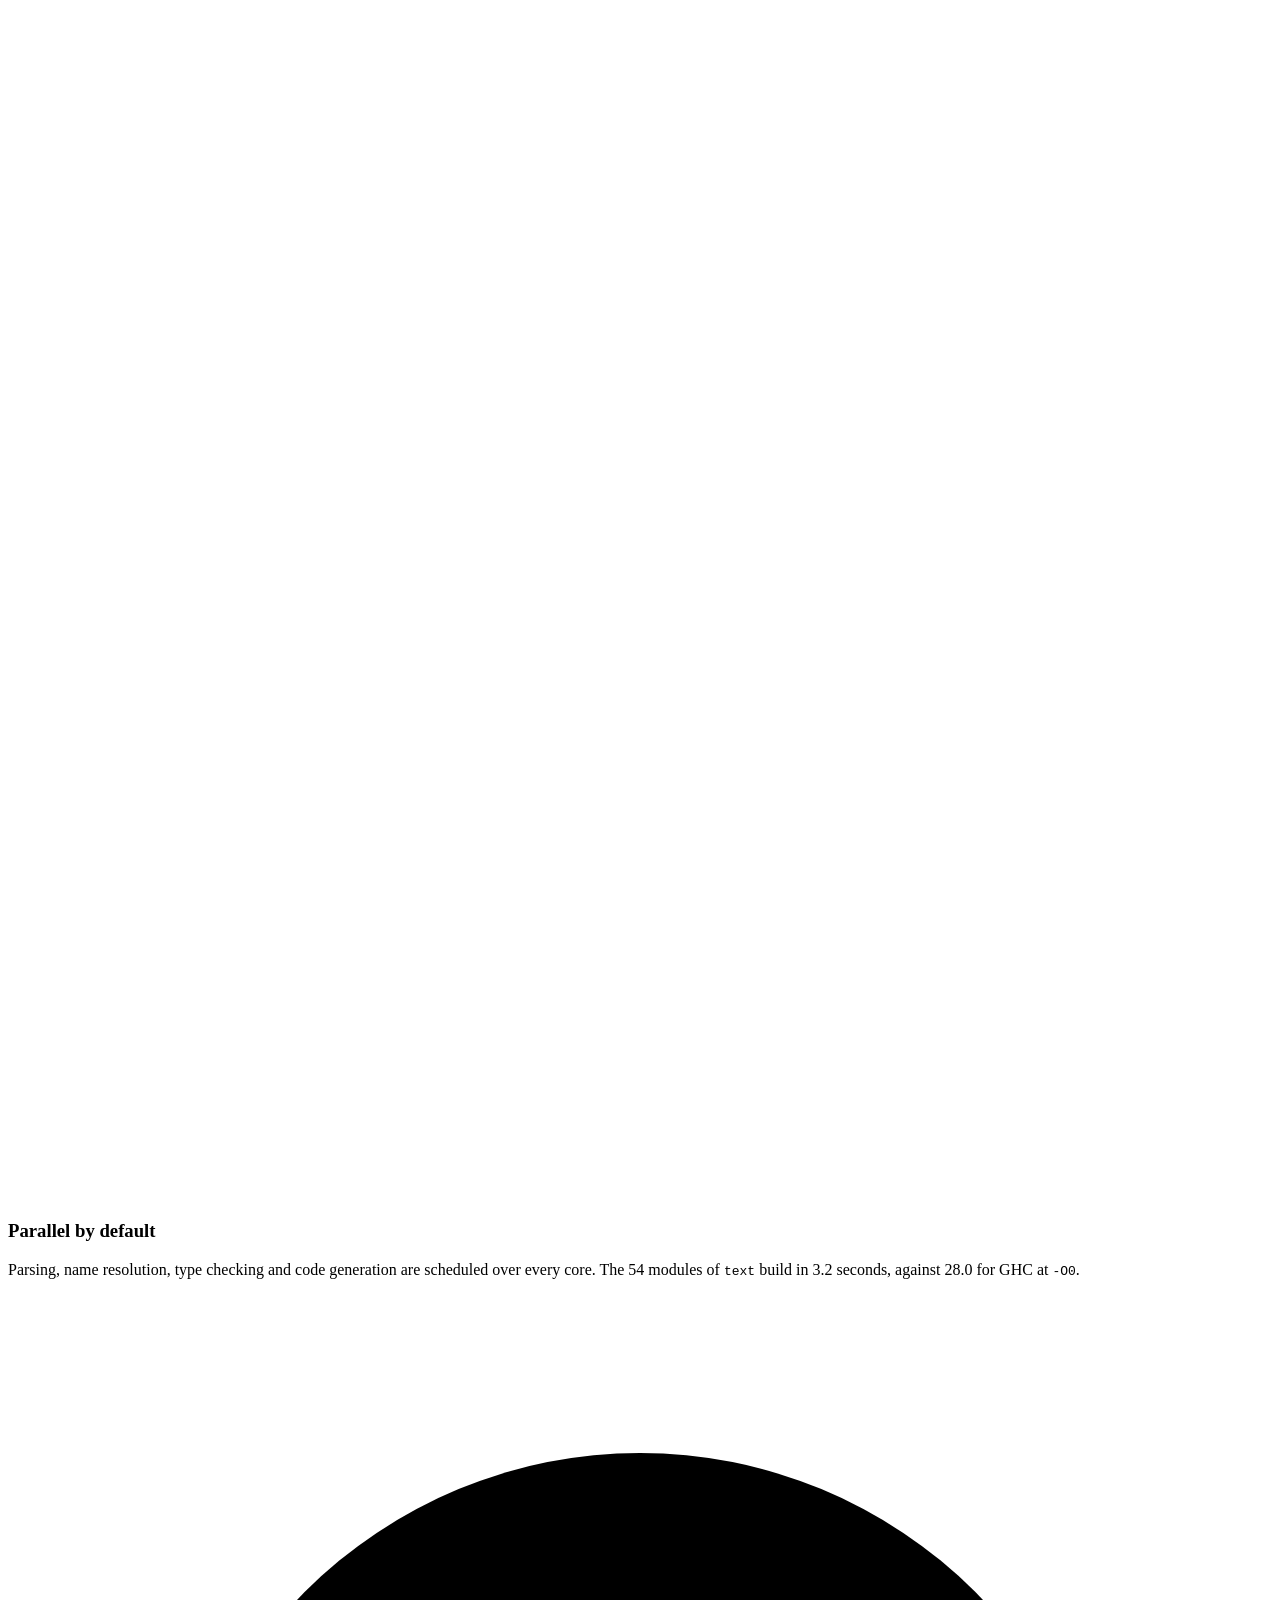
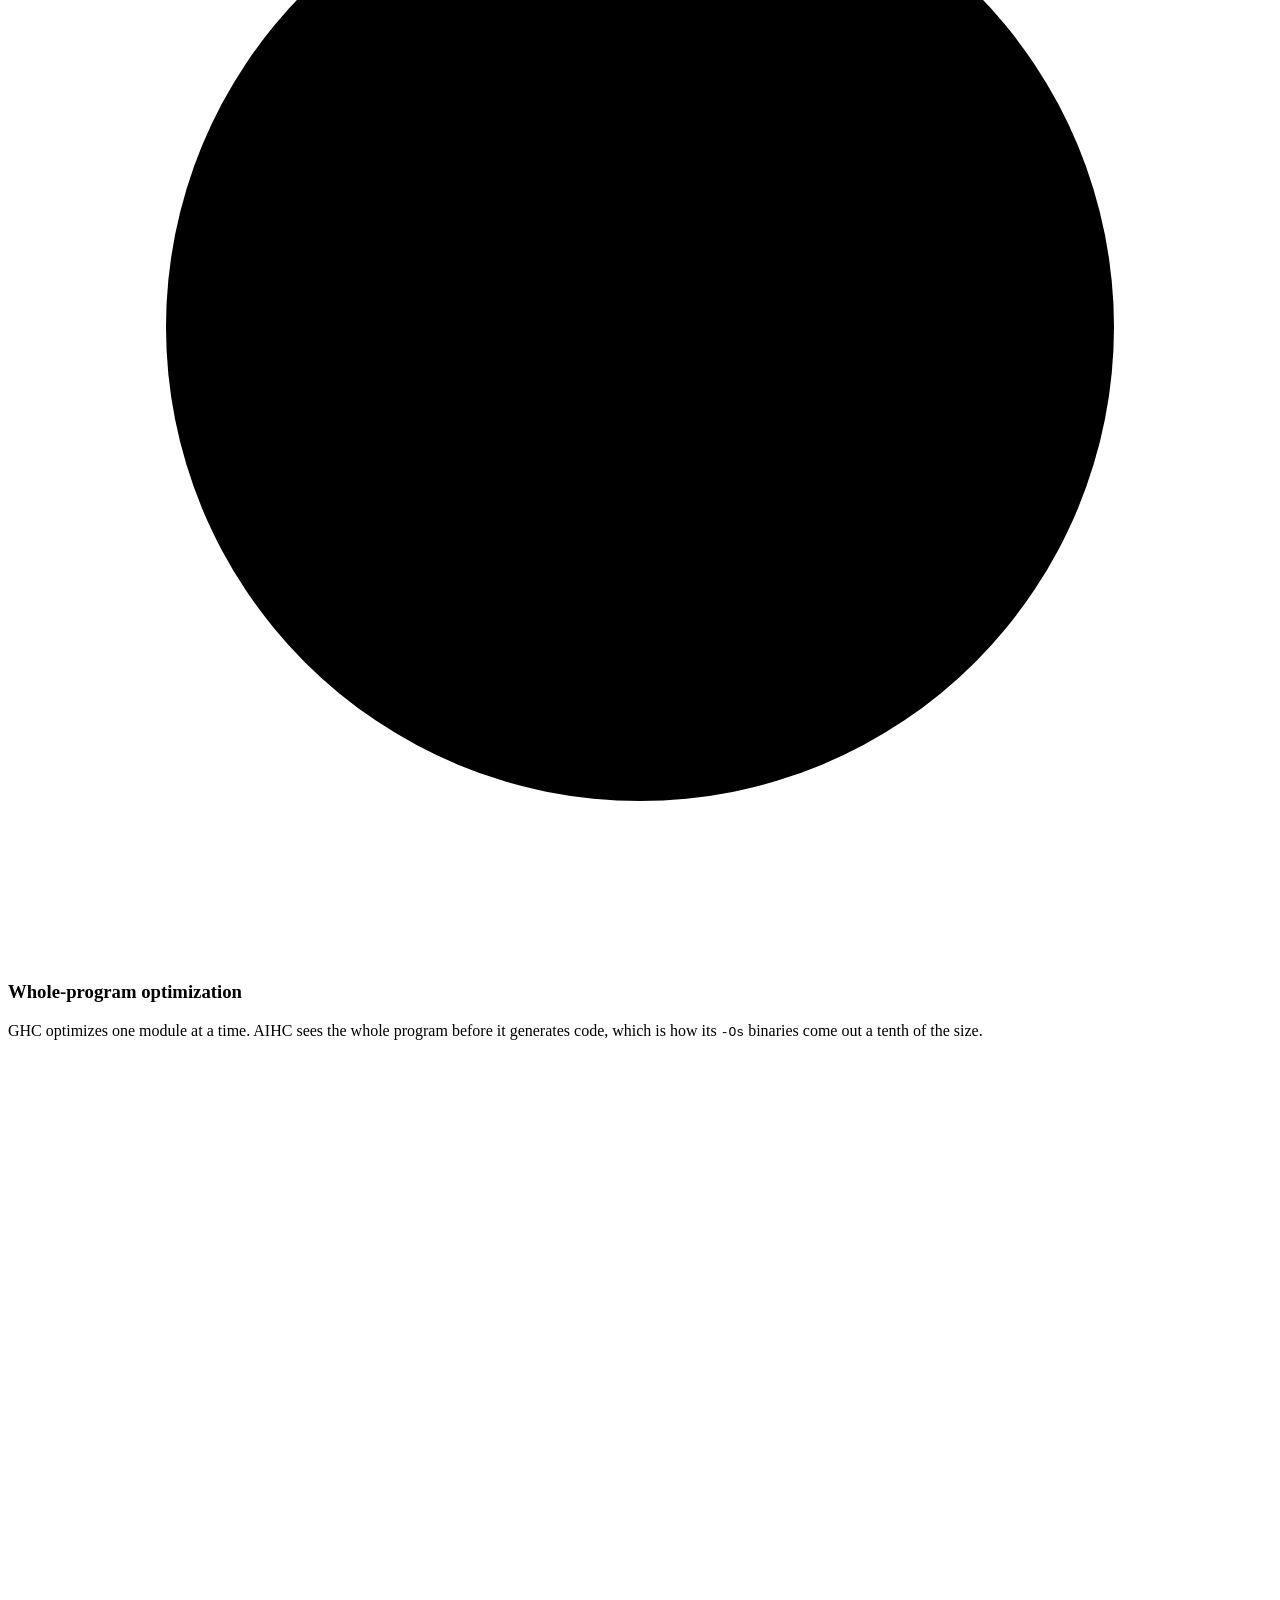
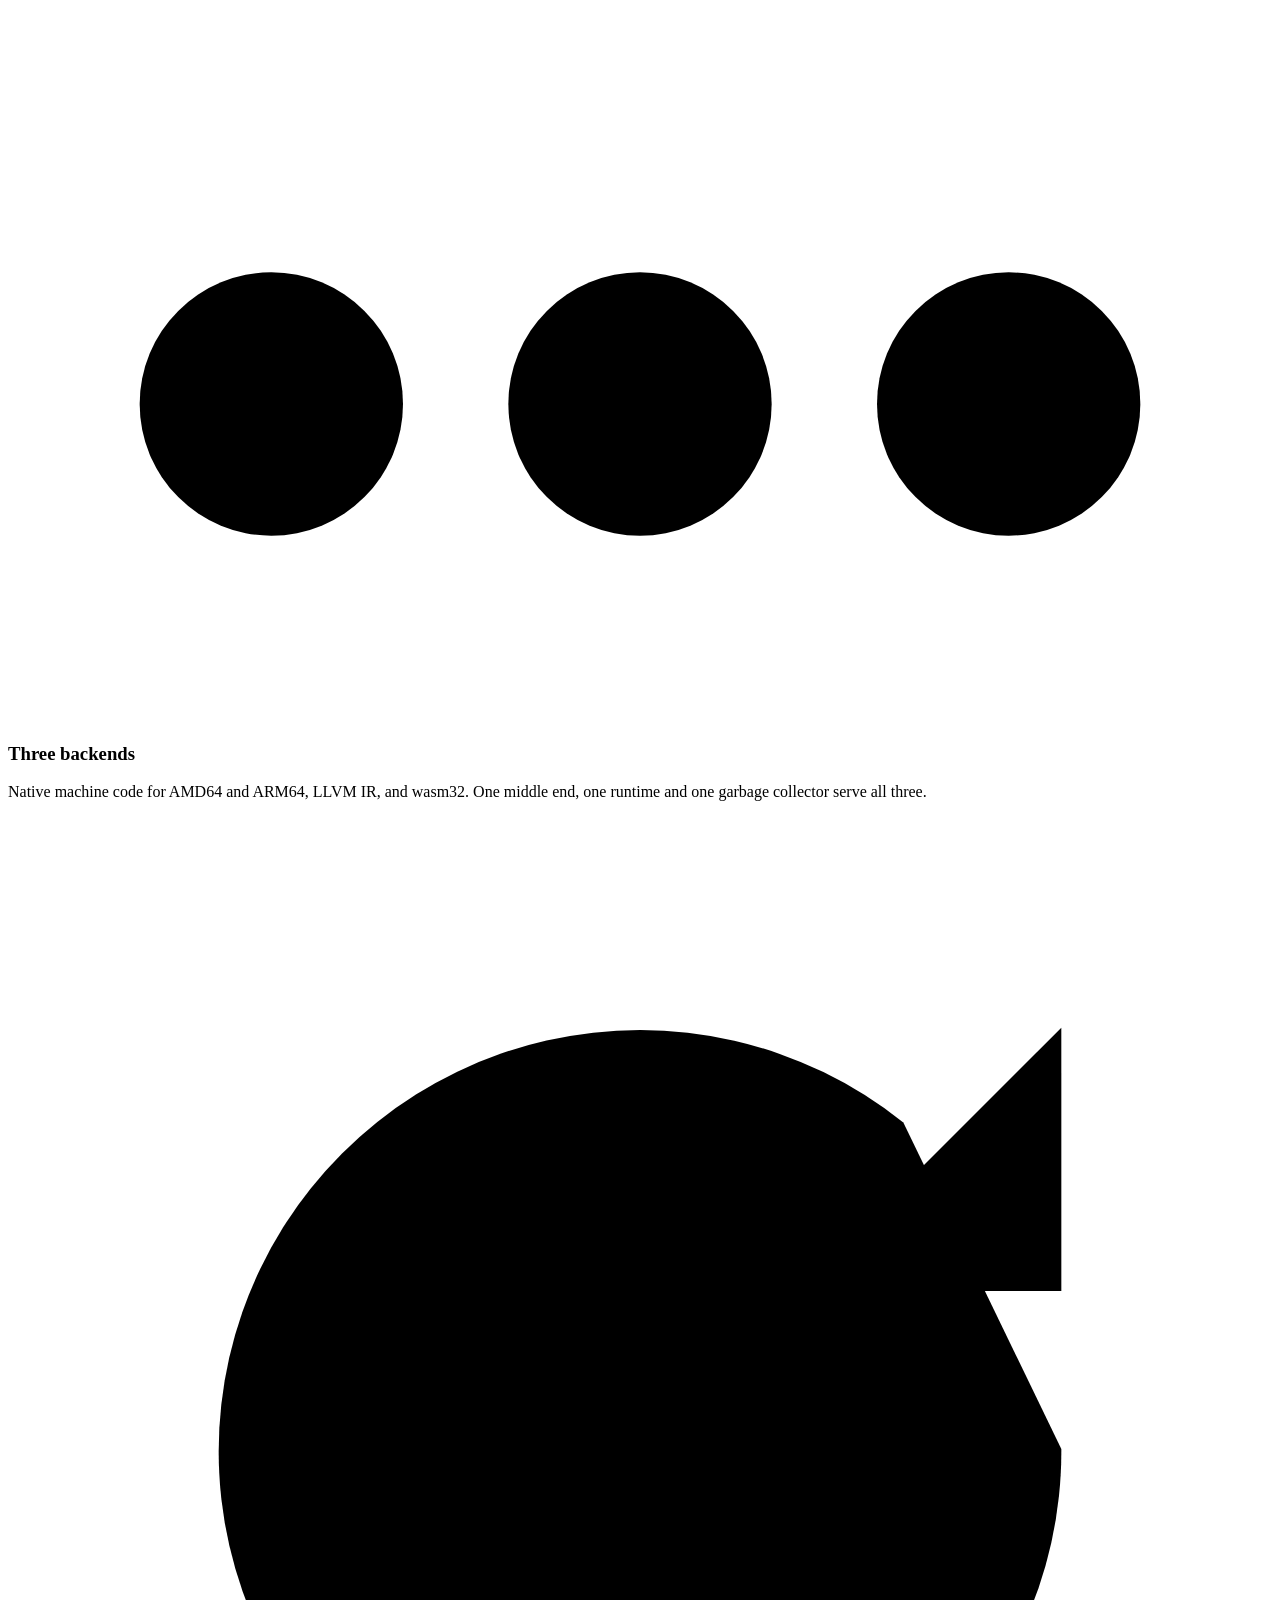
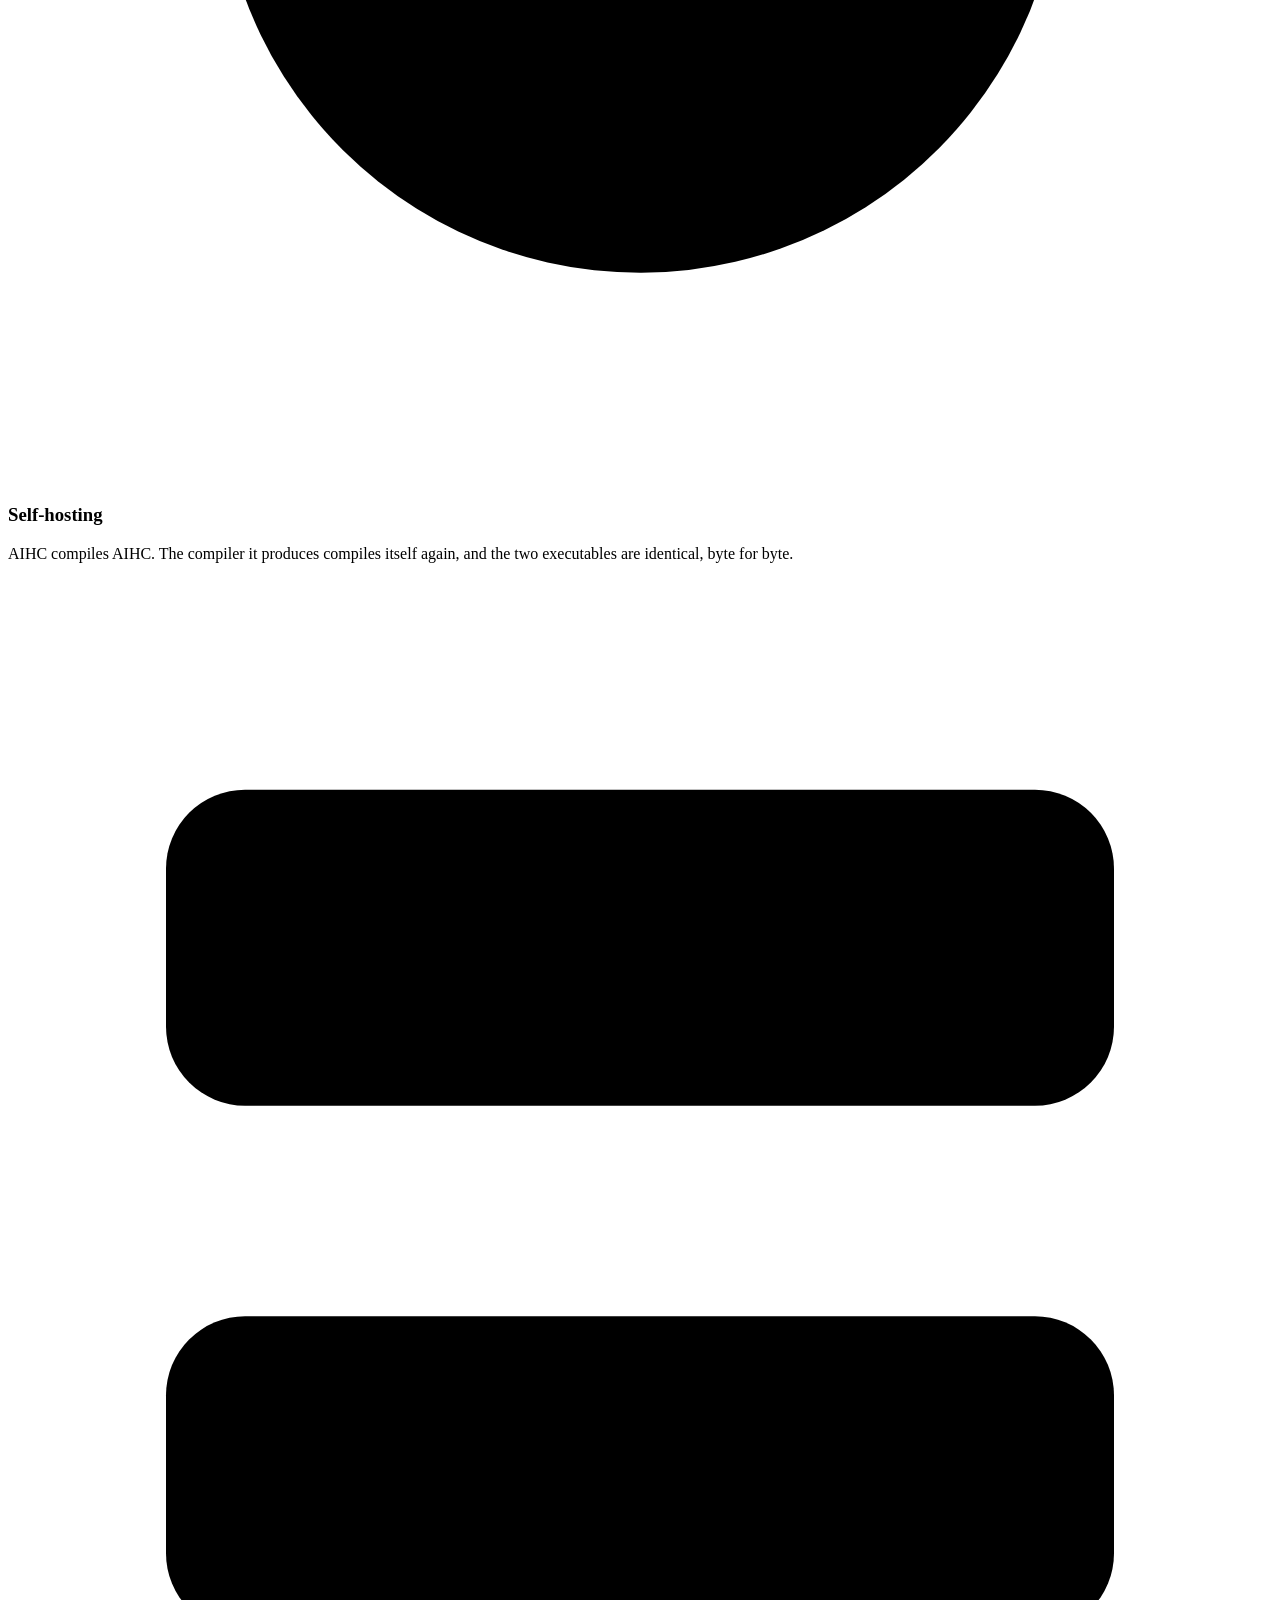
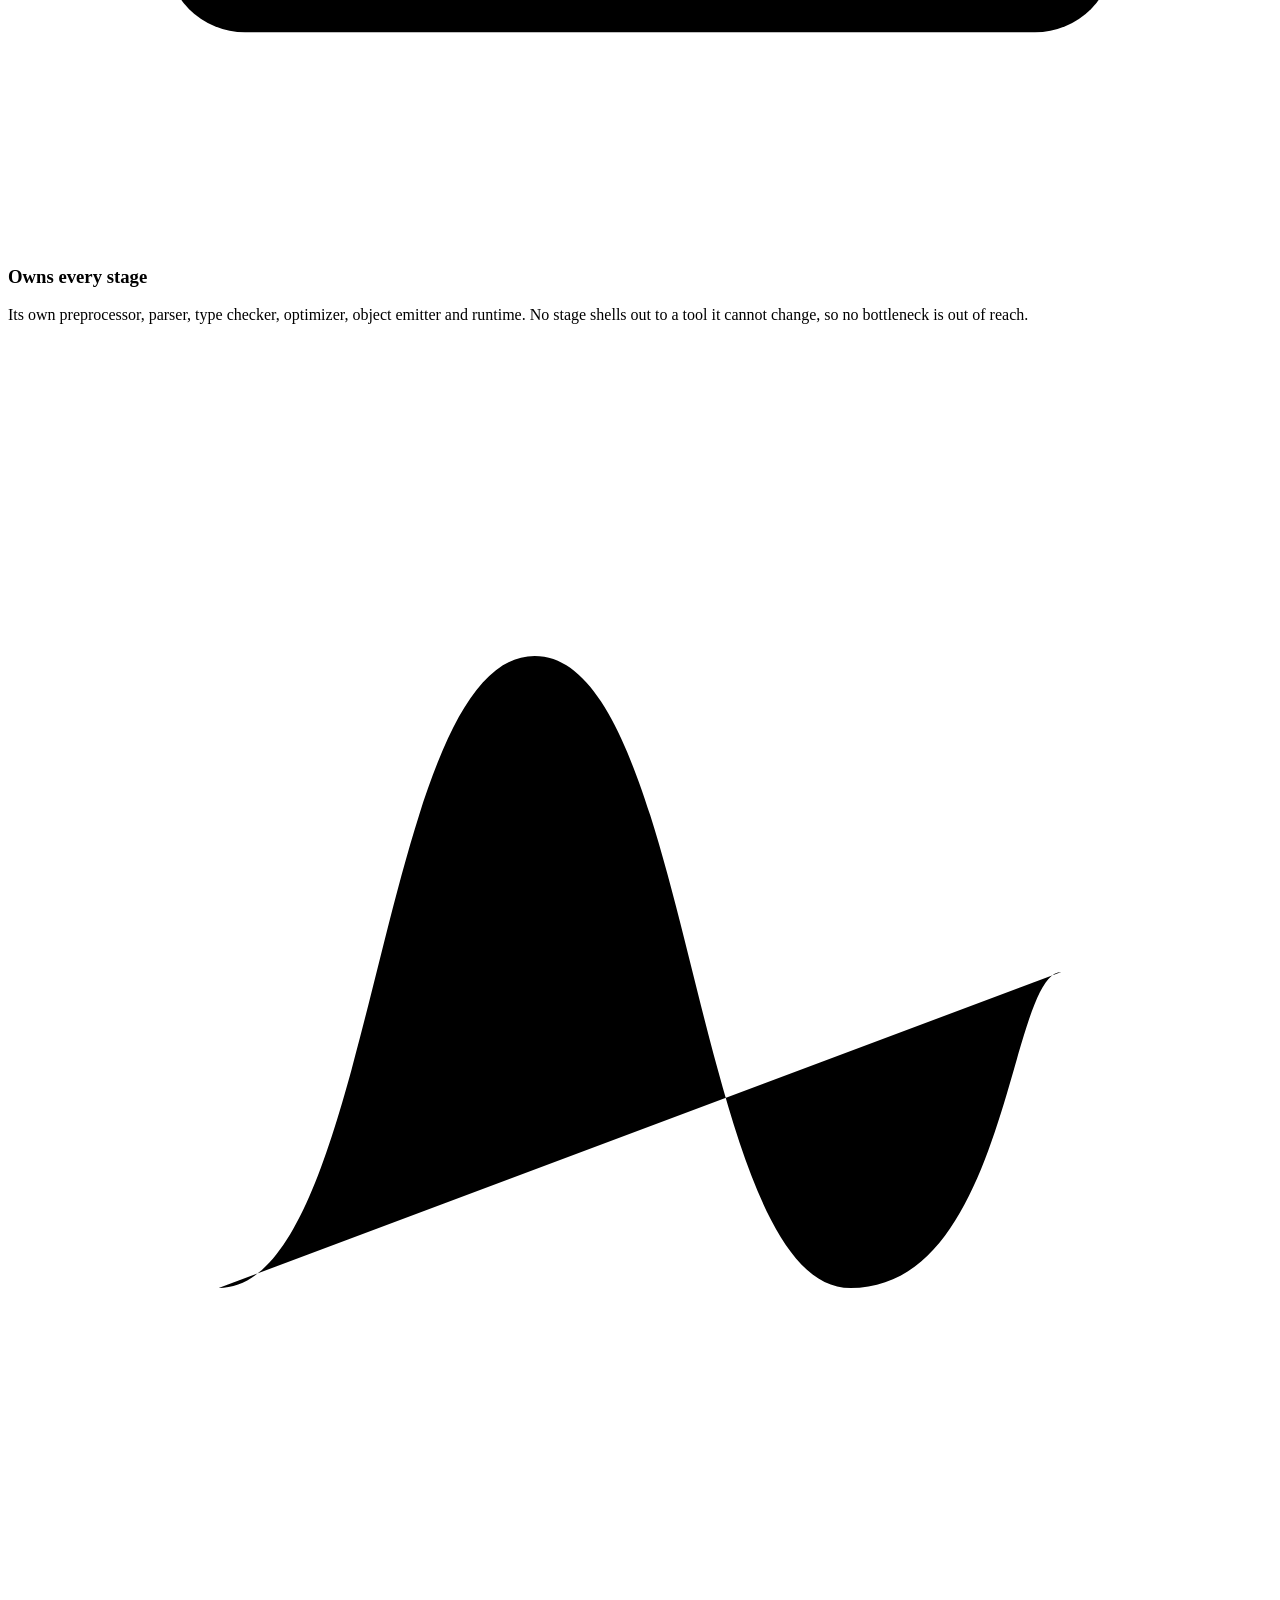
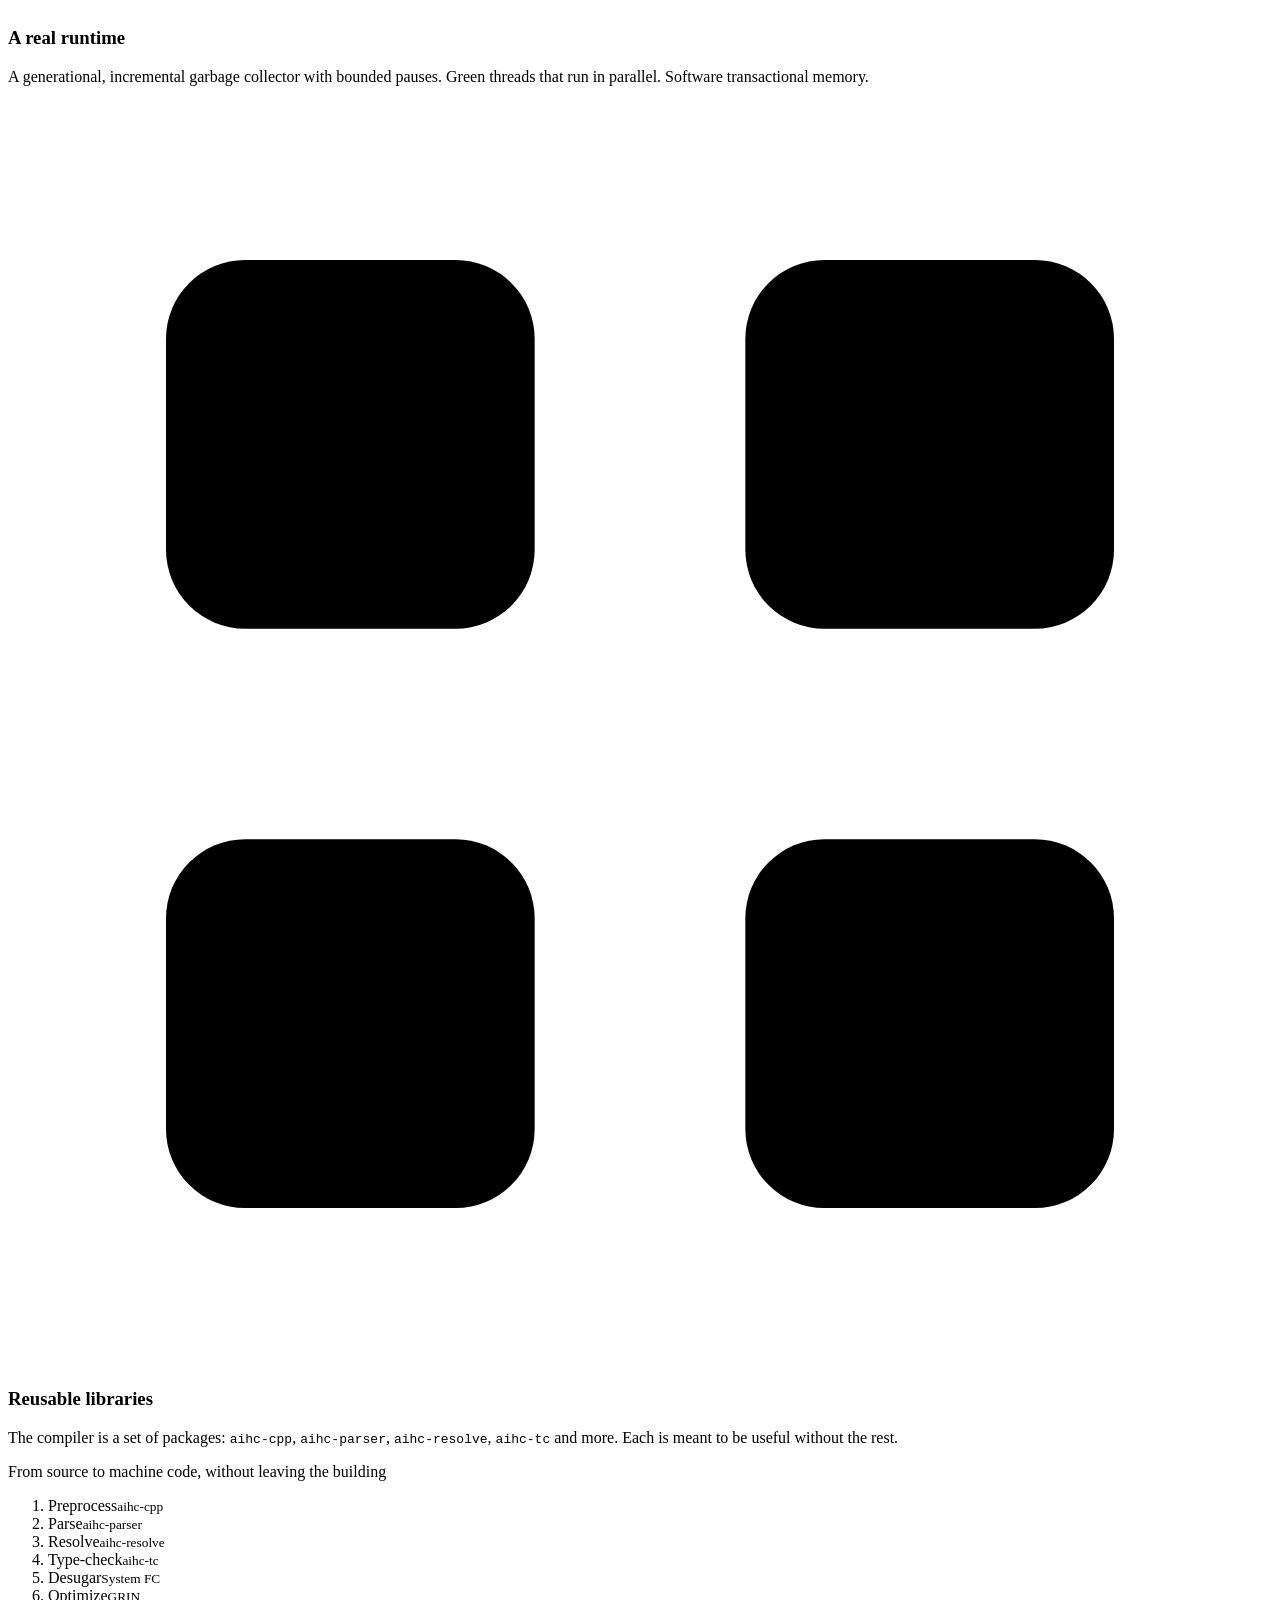
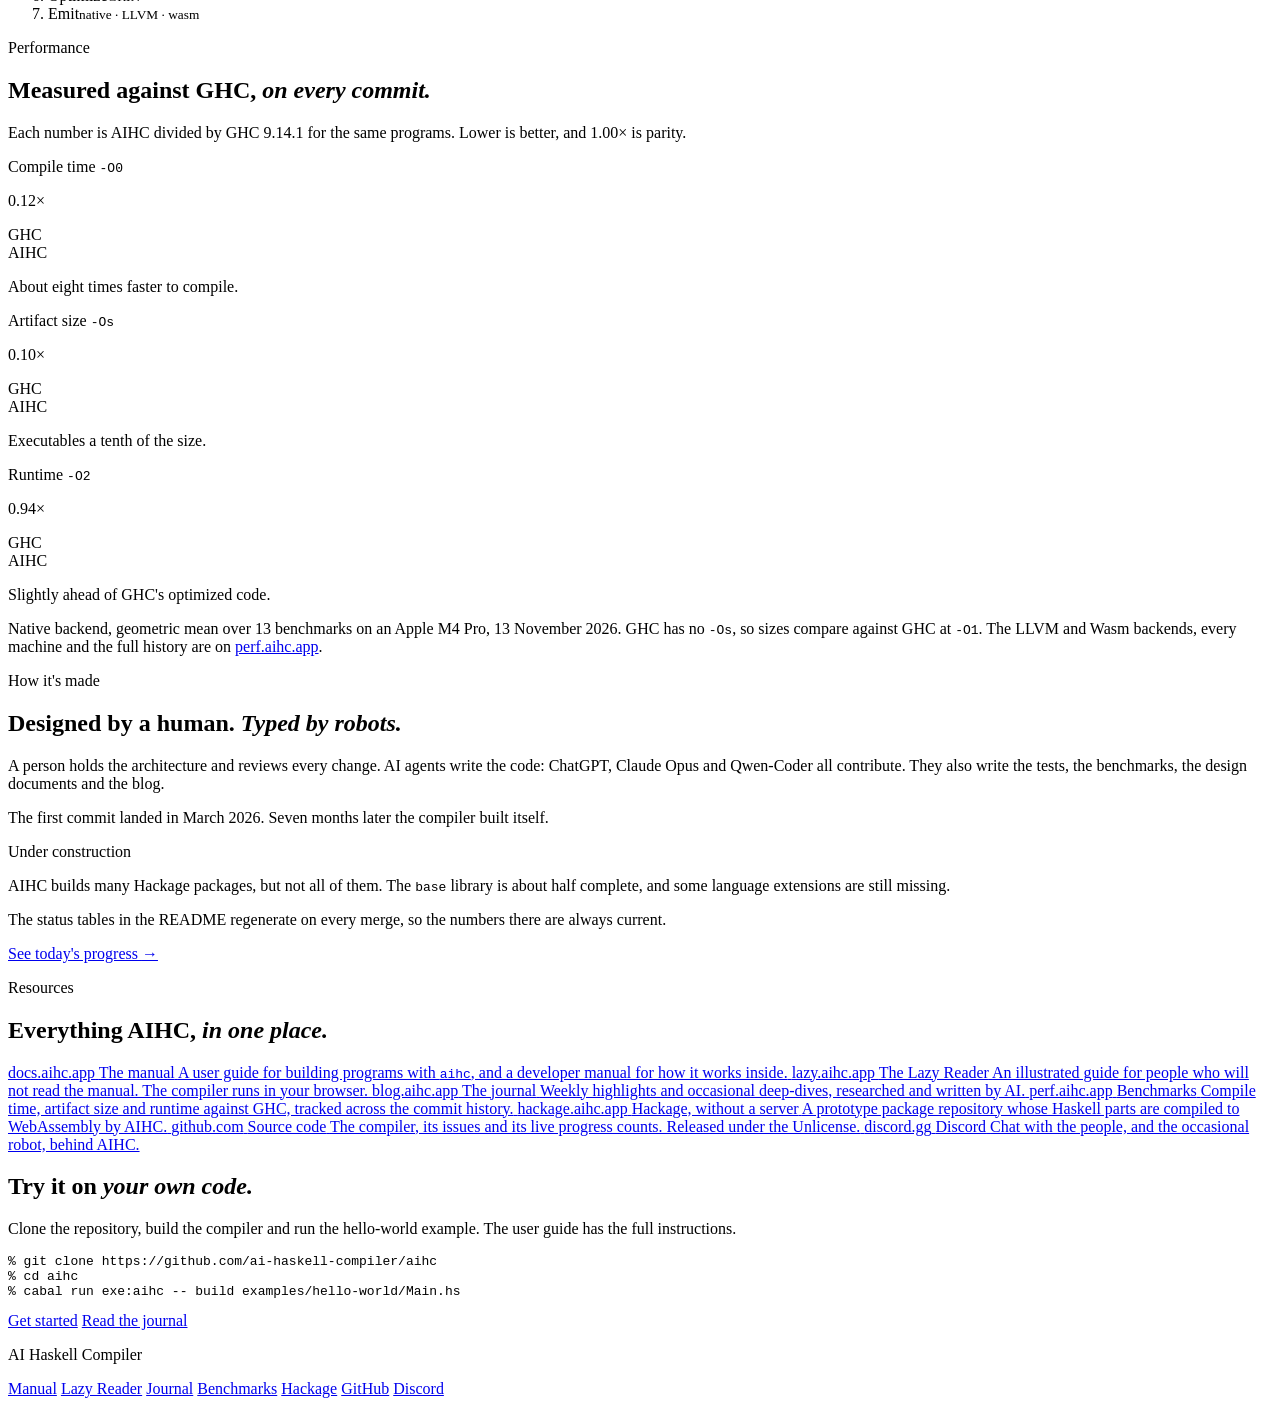
==== commit df269d68: "Simplify the hero text Co-Authored-By: Claude Fable 5.2 <noreply@anthropic.com>" ====
--- a/public/index.html
+++ b/public/index.html
@@ -9,7 +9,7 @@
 <meta property="og:type" content="website">
 <meta property="og:url" content="https://aihc.app/">
 <meta property="og:title" content="AIHC · The AI-written Haskell compiler">
-<meta property="og:description" content="A Haskell compiler designed by a human and typed by robots. Native, LLVM and WebAssembly backends. Self-hosting.">
+<meta property="og:description" content="A modern, self-hosting Haskell compiler. It targets native machine code, LLVM IR and WebAssembly.">
 <meta name="theme-color" content="#151318" media="(prefers-color-scheme: dark)">
 <meta name="theme-color" content="#faf8f3" media="(prefers-color-scheme: light)">
 <link rel="icon" href="/favicon.svg" type="image/svg+xml">
@@ -58,7 +58,7 @@
     <div class="hero-copy">
       <p class="eyebrow"><span class="pulse" aria-hidden="true"></span>Self-hosting since 2026</p>
       <h1>A Haskell compiler, <em>written by AI.</em></h1>
-      <p class="lede">AIHC compiles the Haskell that Hackage is written in to native machine code, LLVM IR and WebAssembly. It is designed by a human and typed by robots, and it already compiles itself.</p>
+      <p class="lede">AIHC is a modern, self-hosting Haskell compiler. It targets native machine code, LLVM IR and WebAssembly.</p>
       <div class="cta">
         <a class="btn btn-primary" href="https://docs.aihc.app/">Read the manual</a>
         <a class="btn btn-ghost" href="https://github.com/ai-haskell-compiler/aihc">View the source <span aria-hidden="true">↗</span></a>
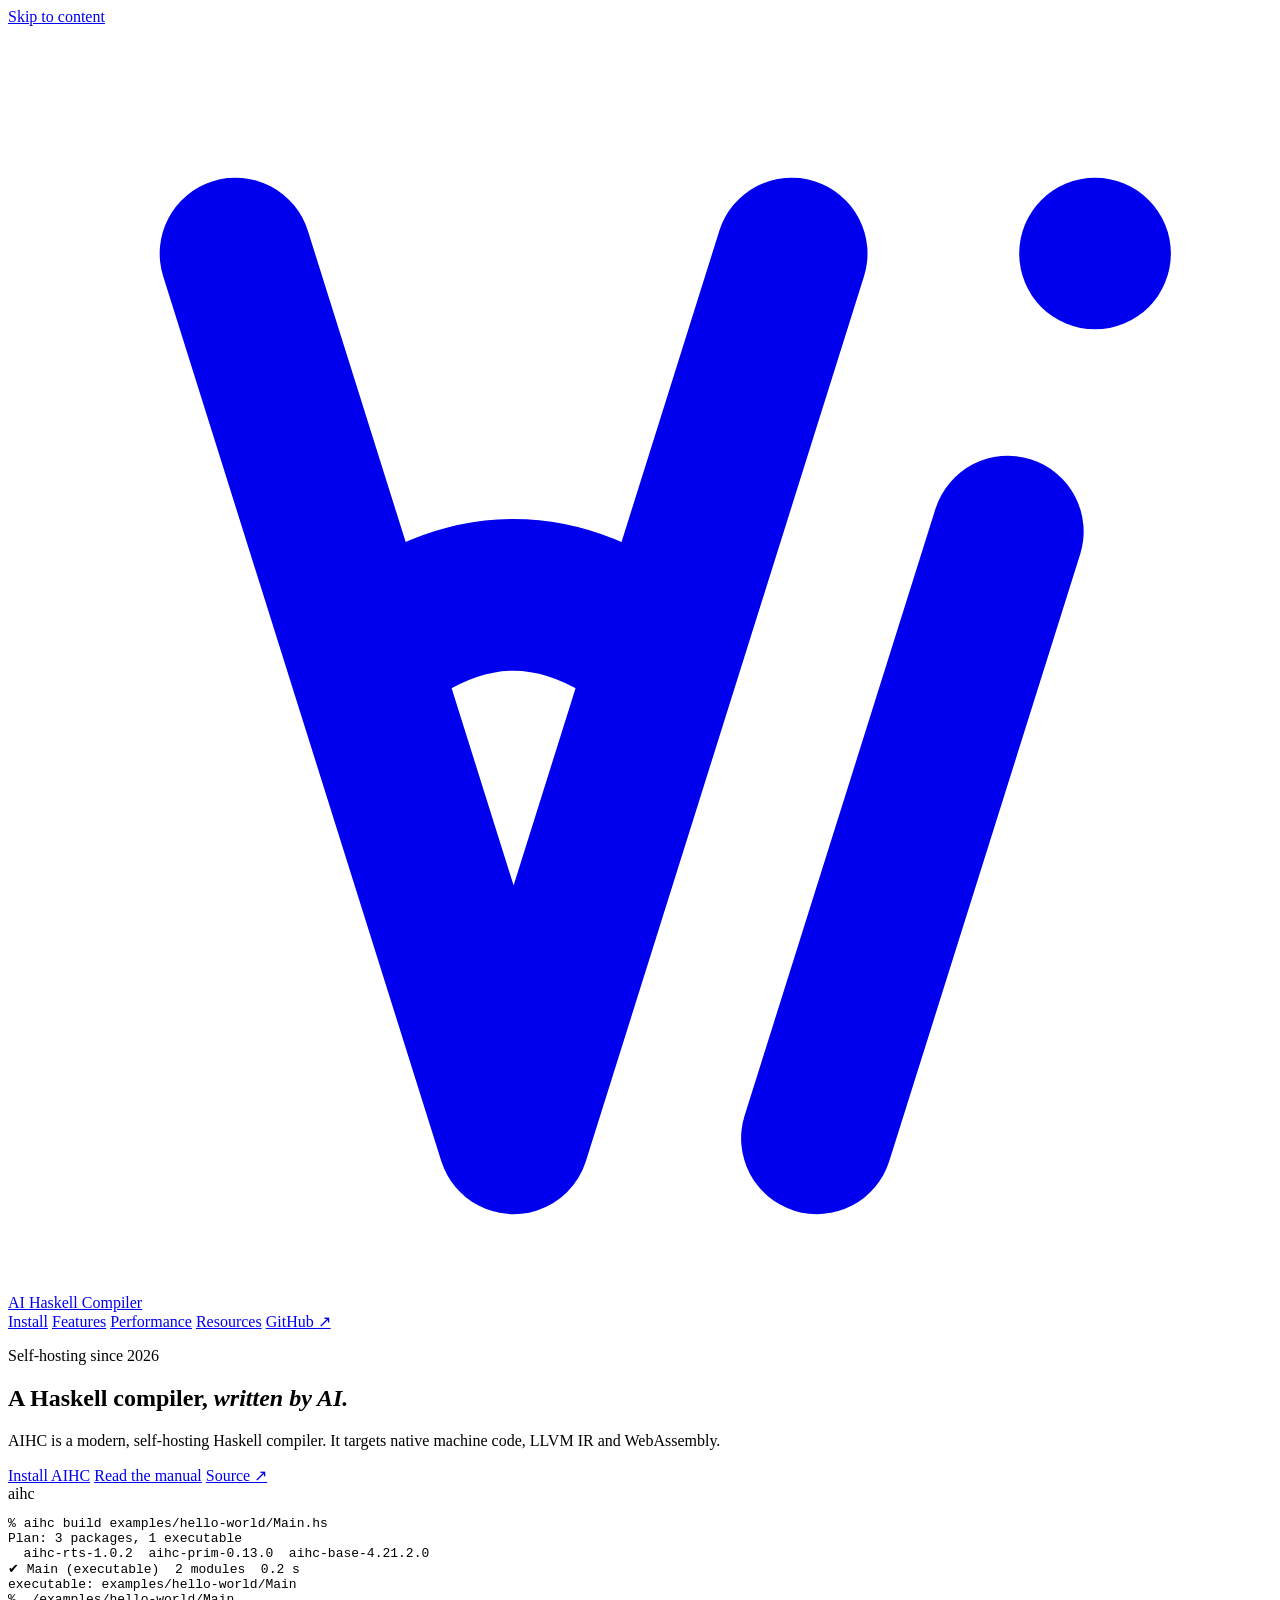
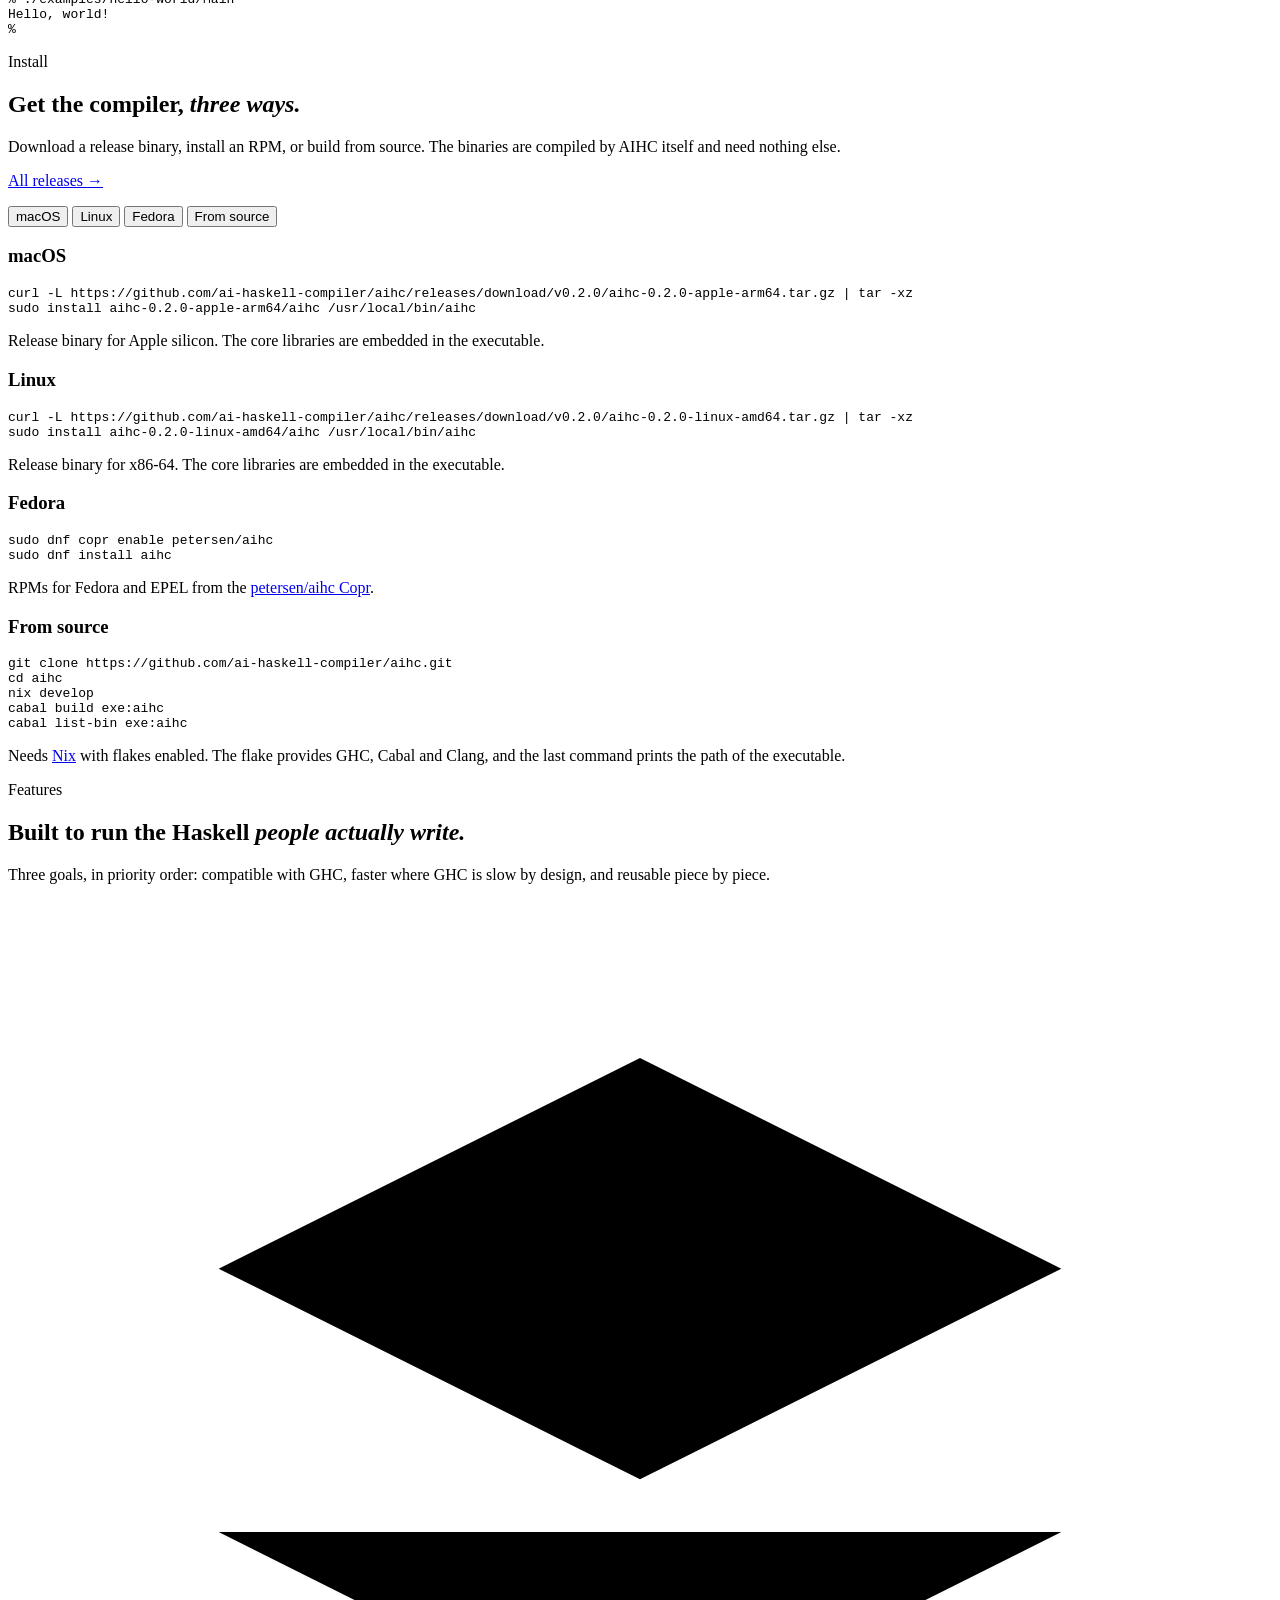
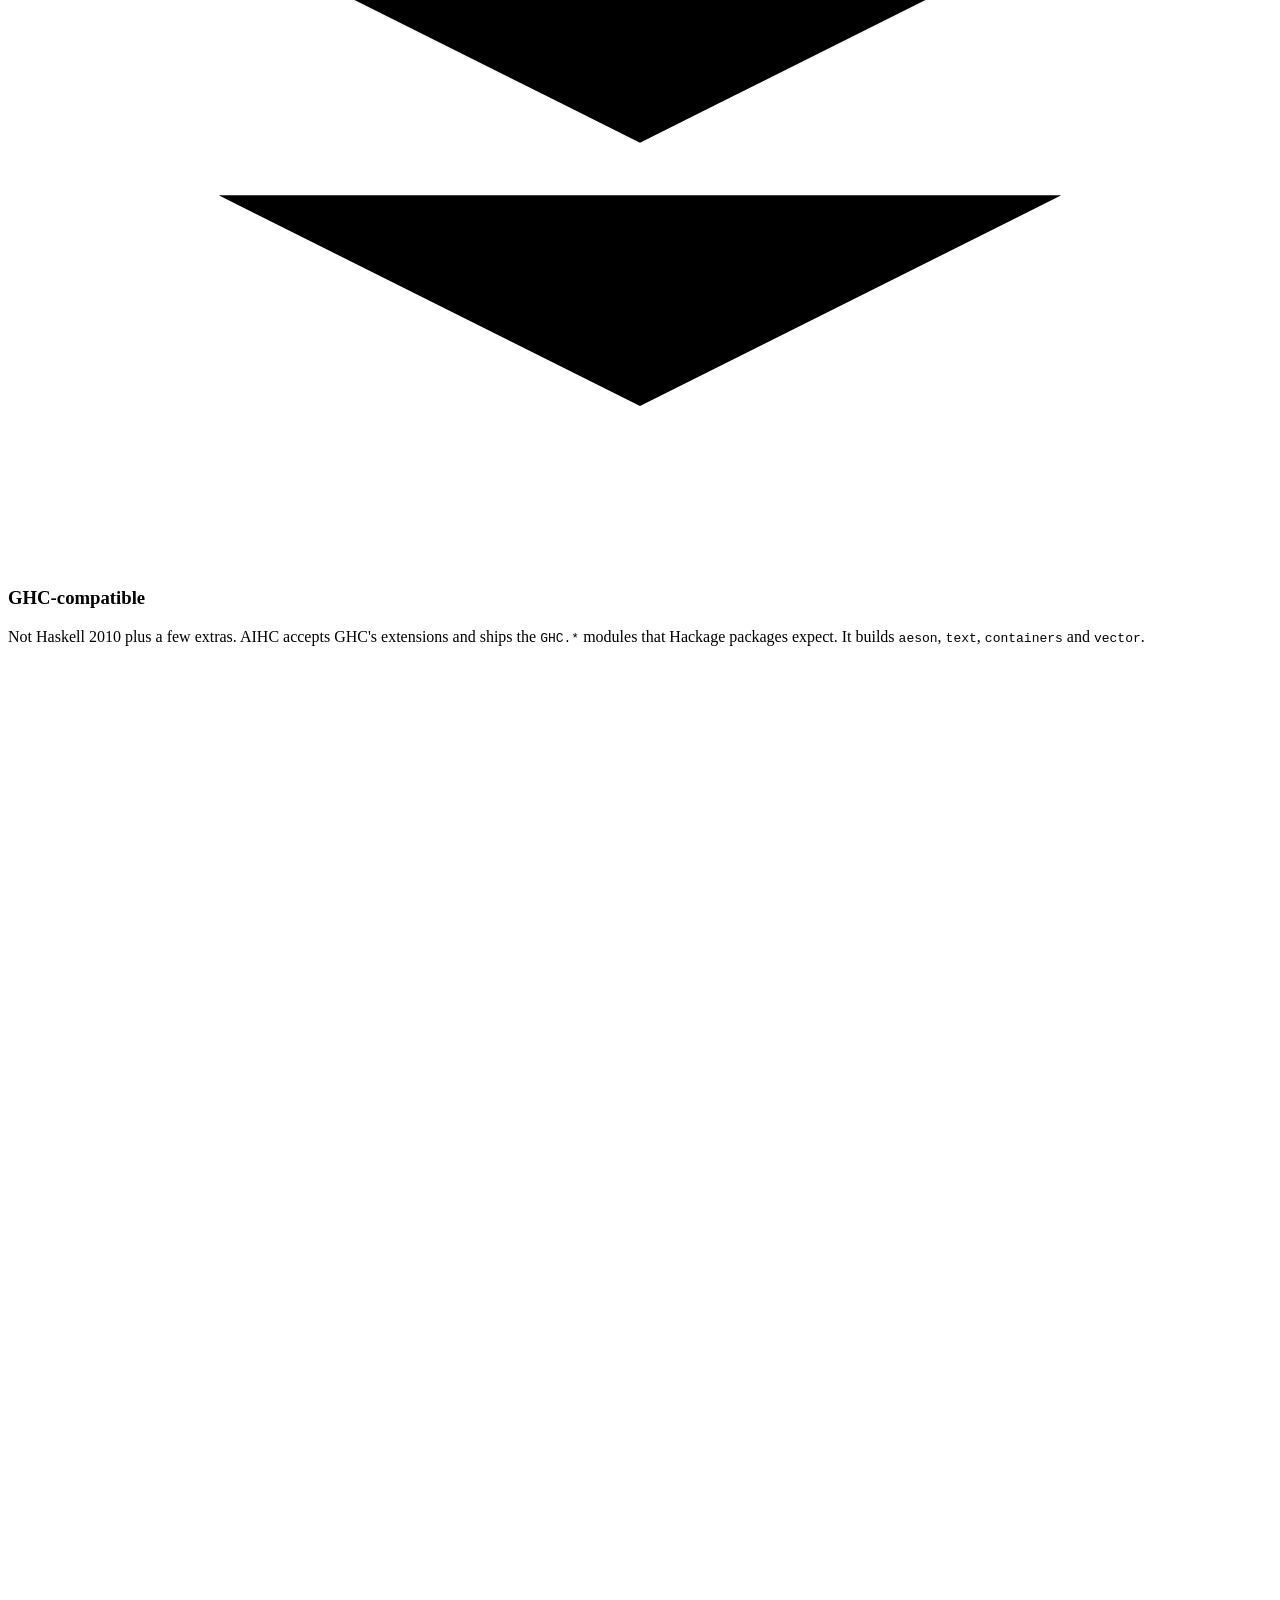
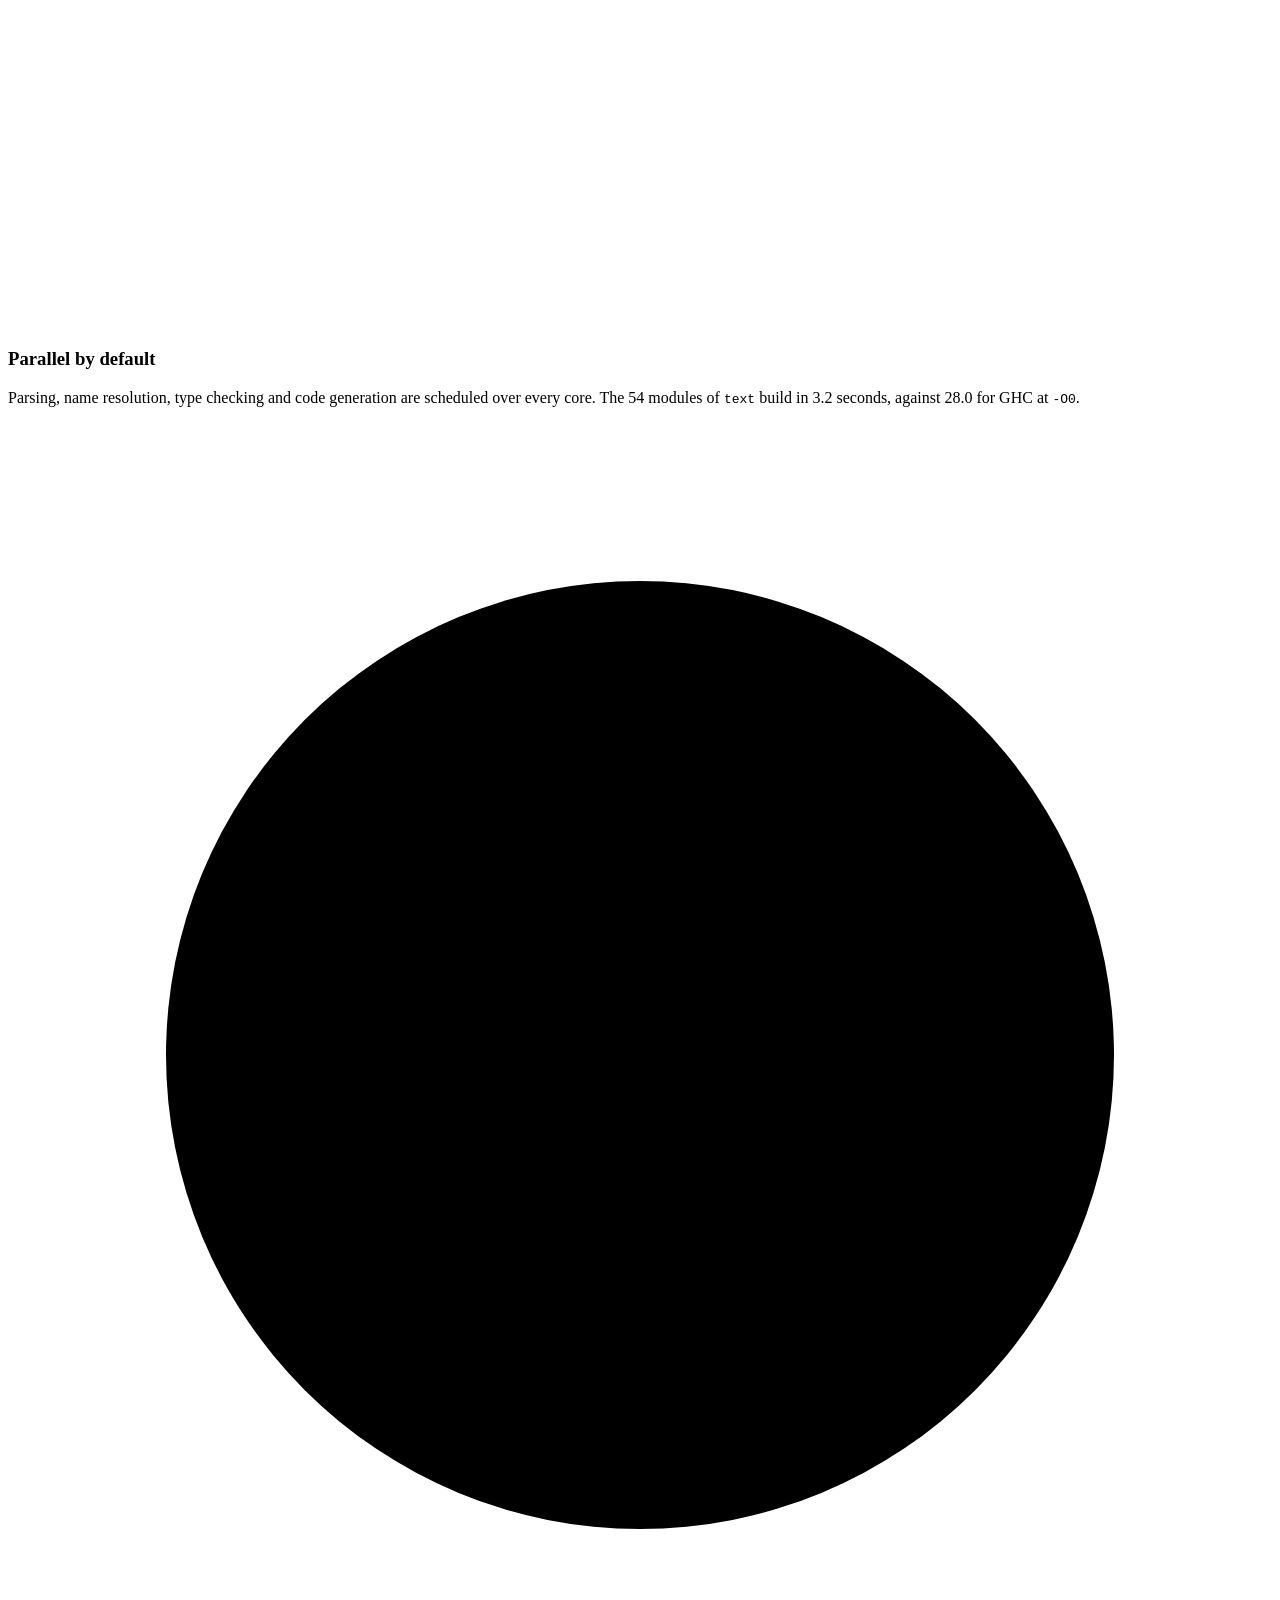
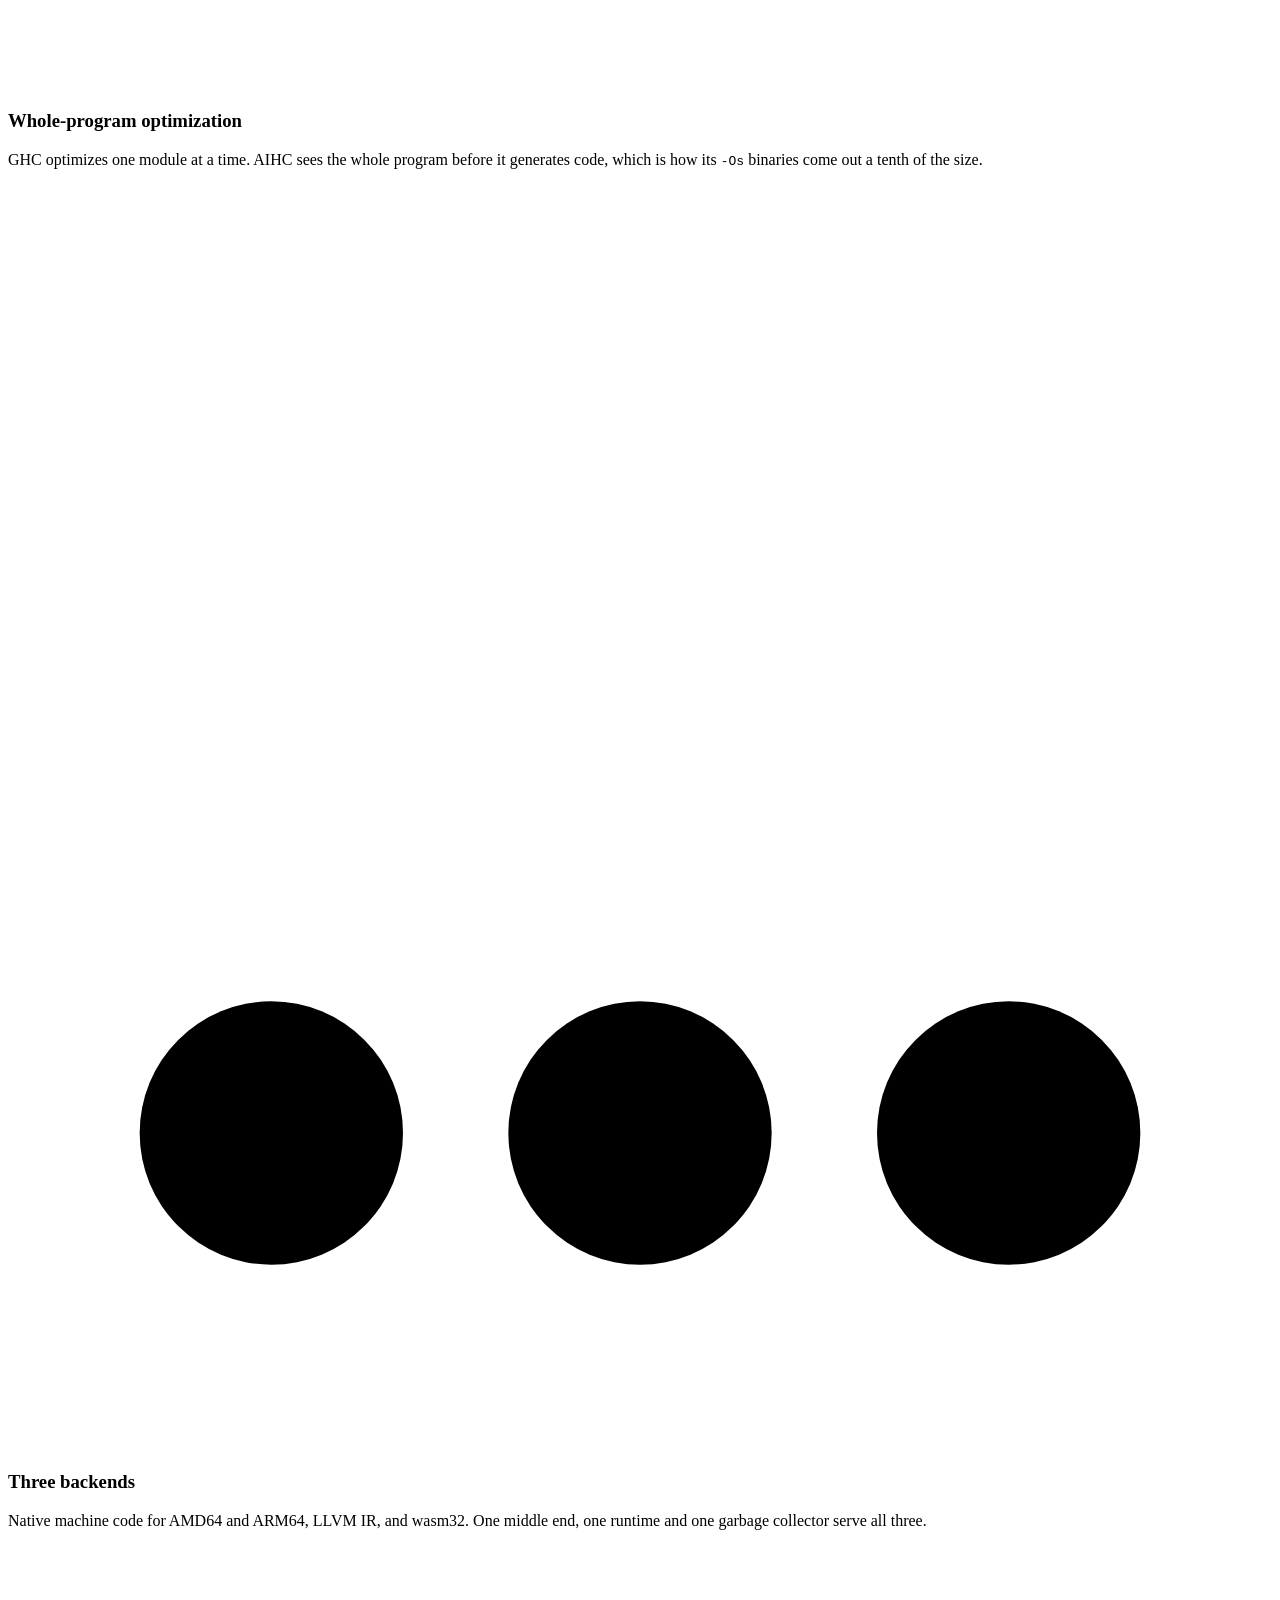
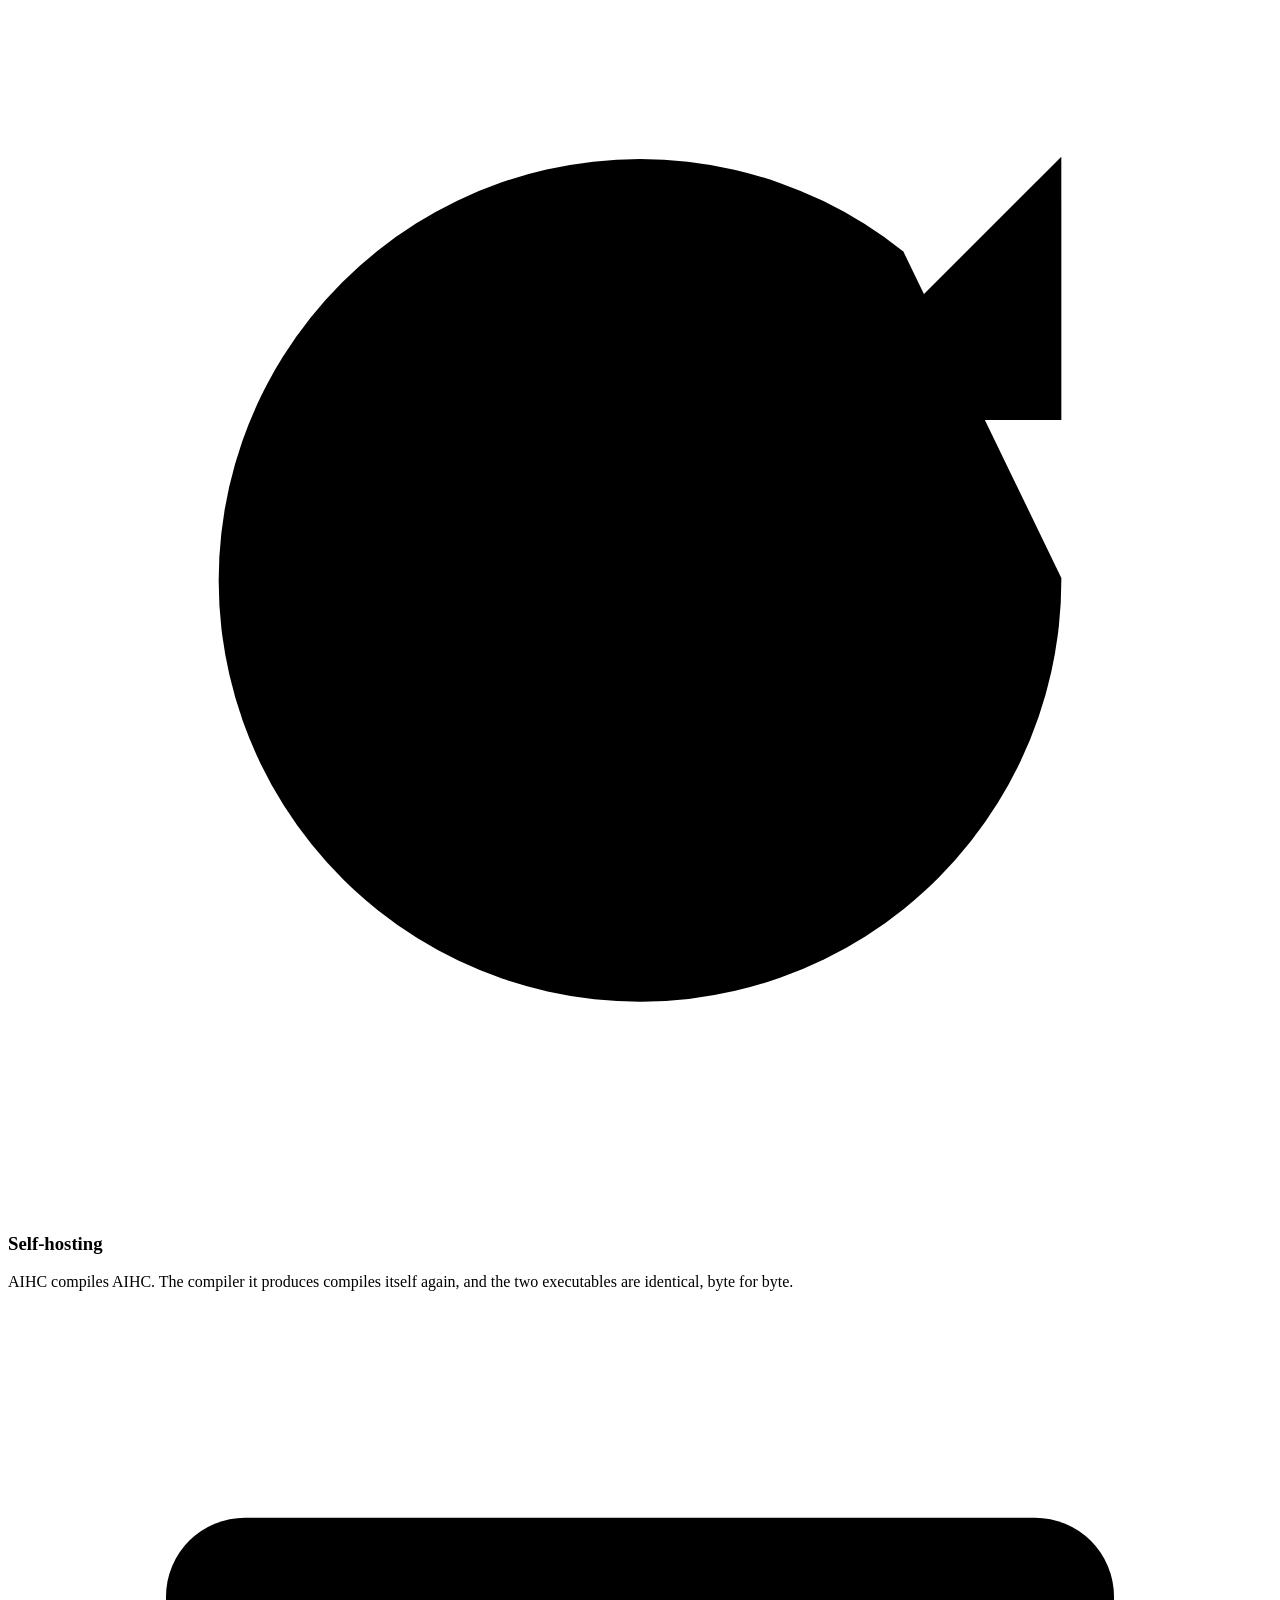
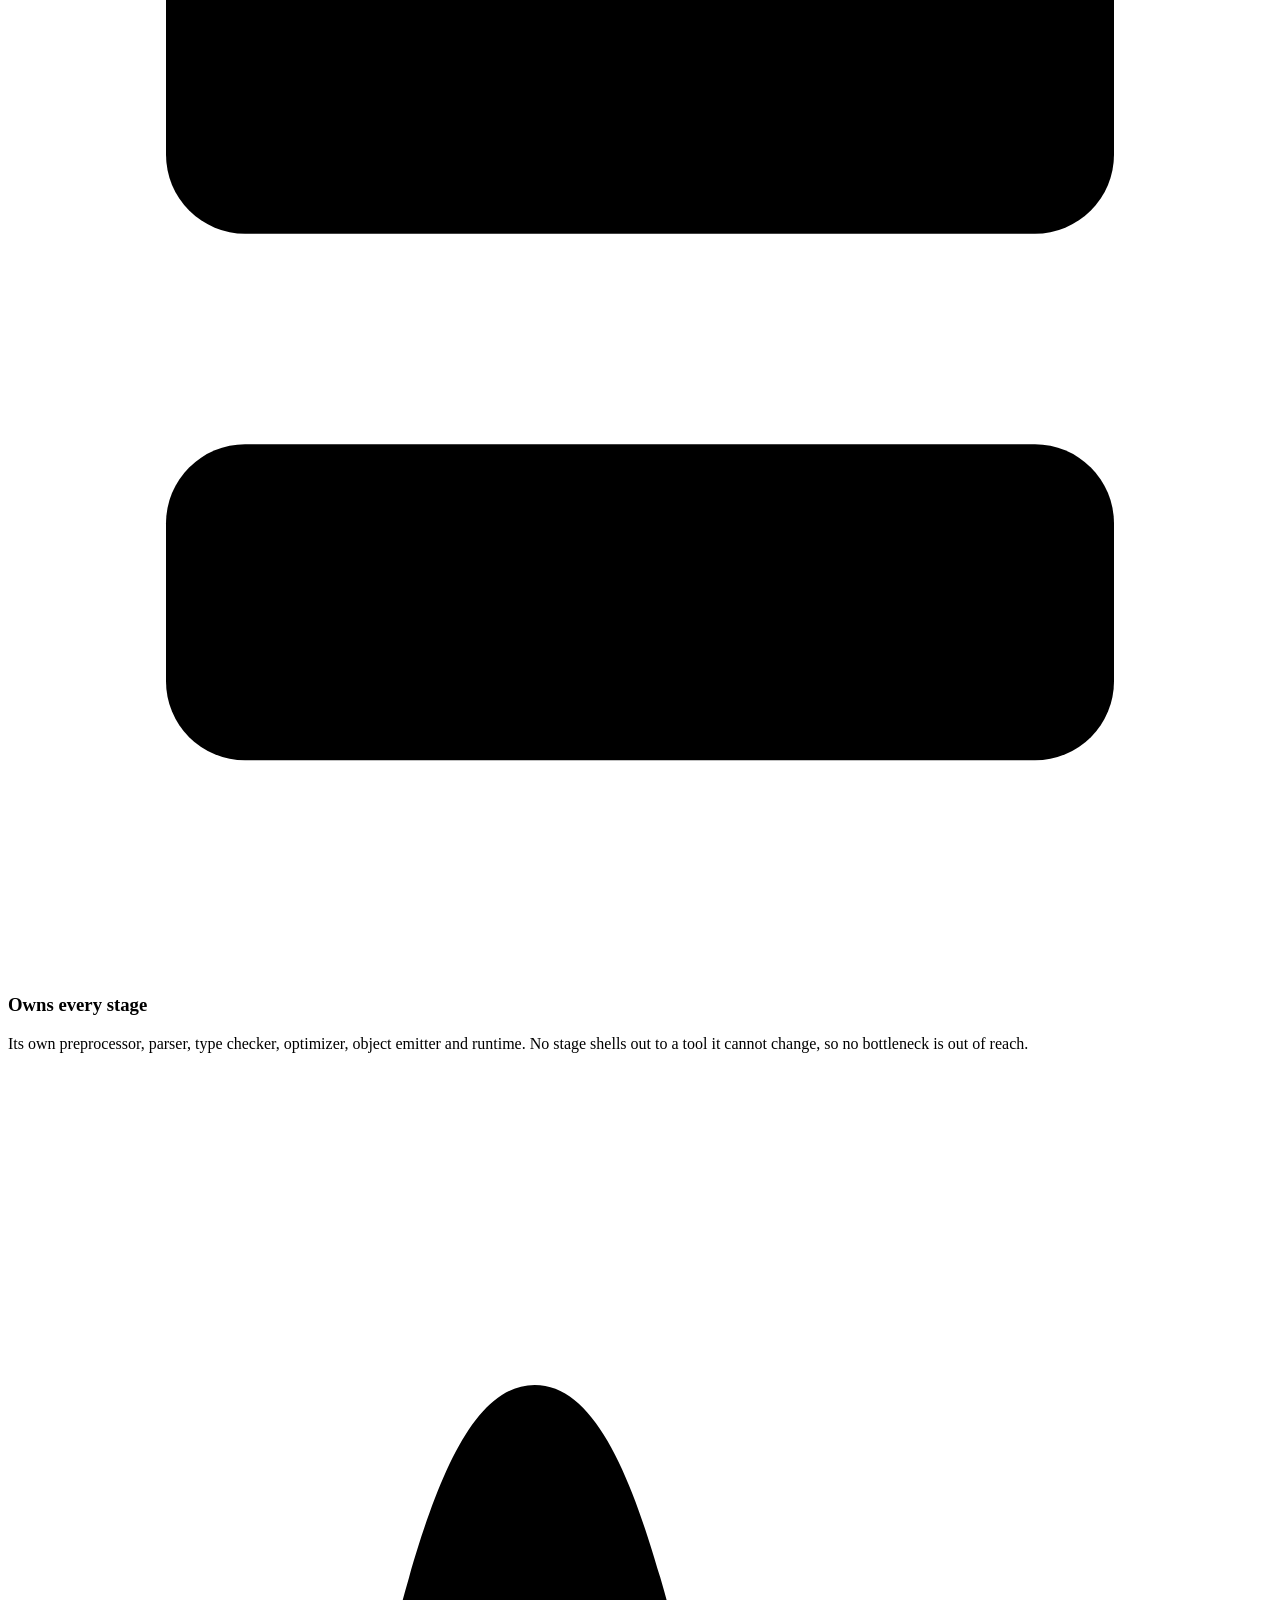
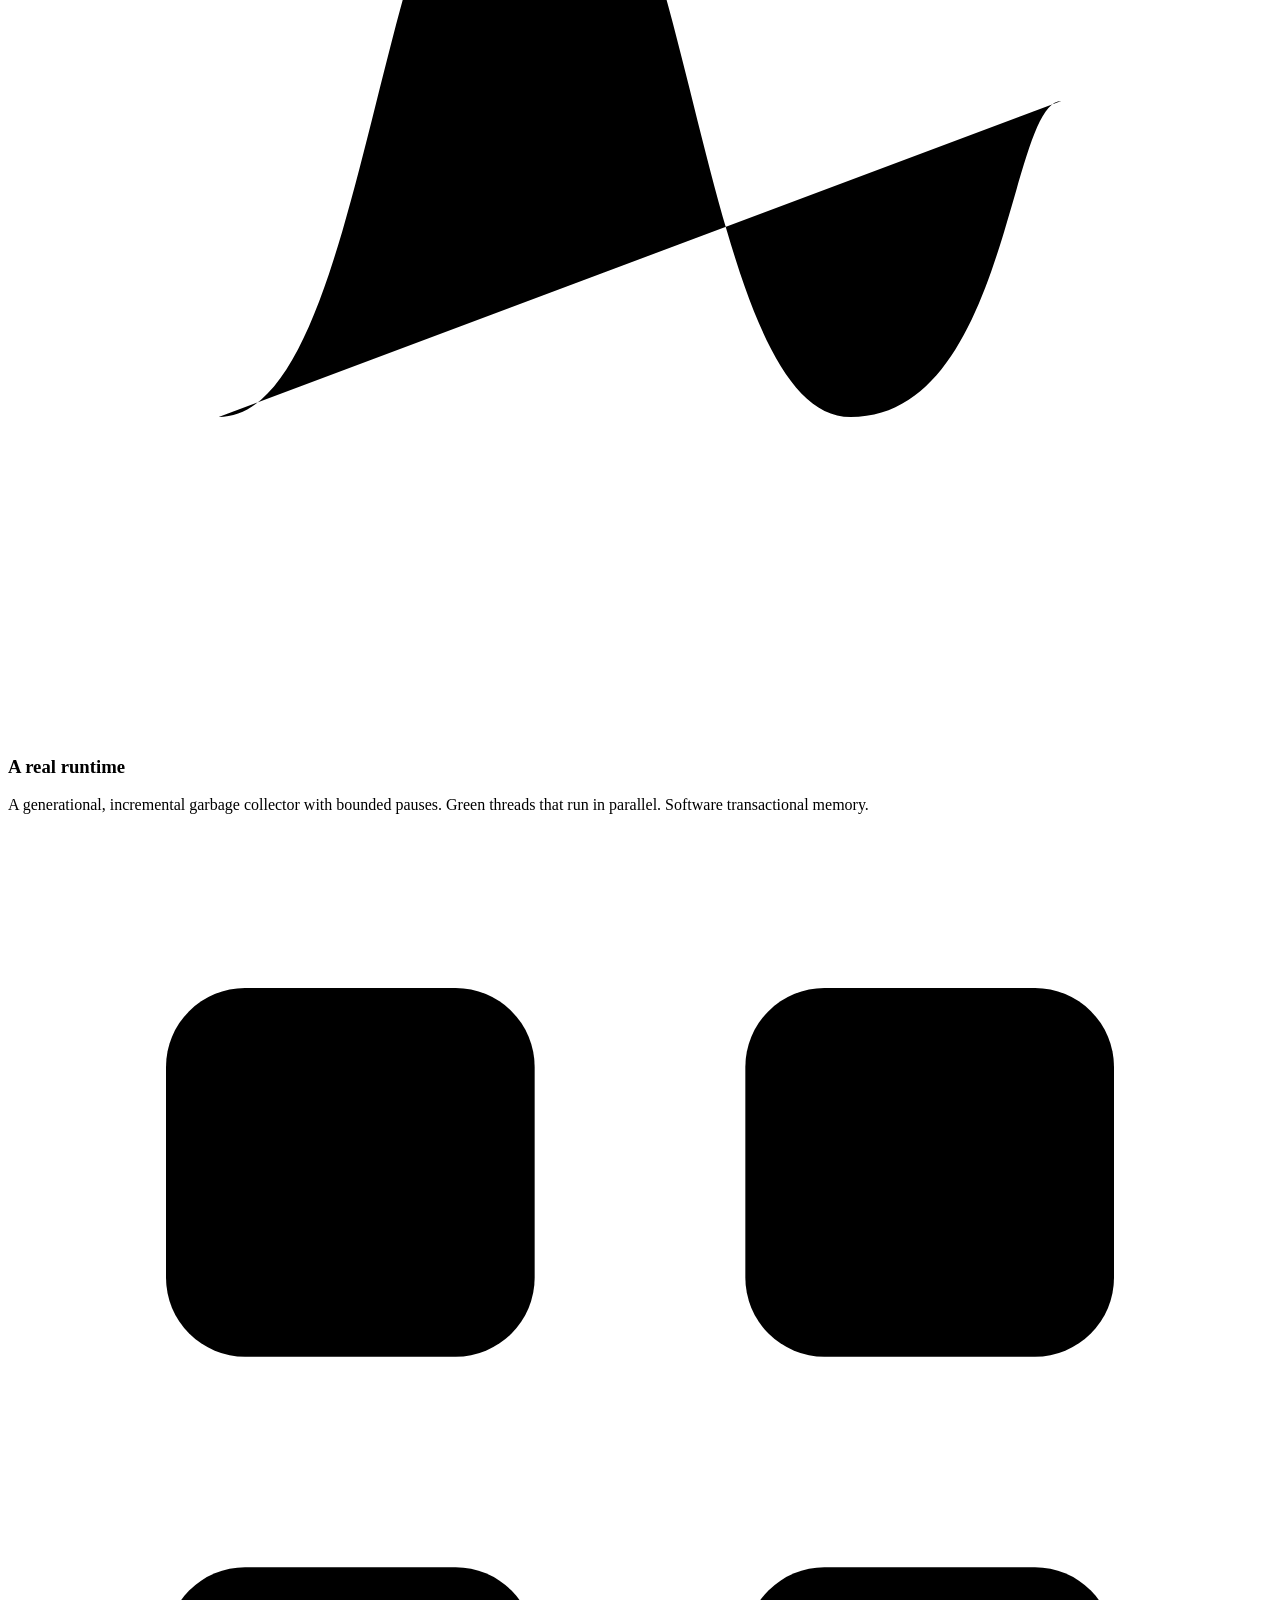
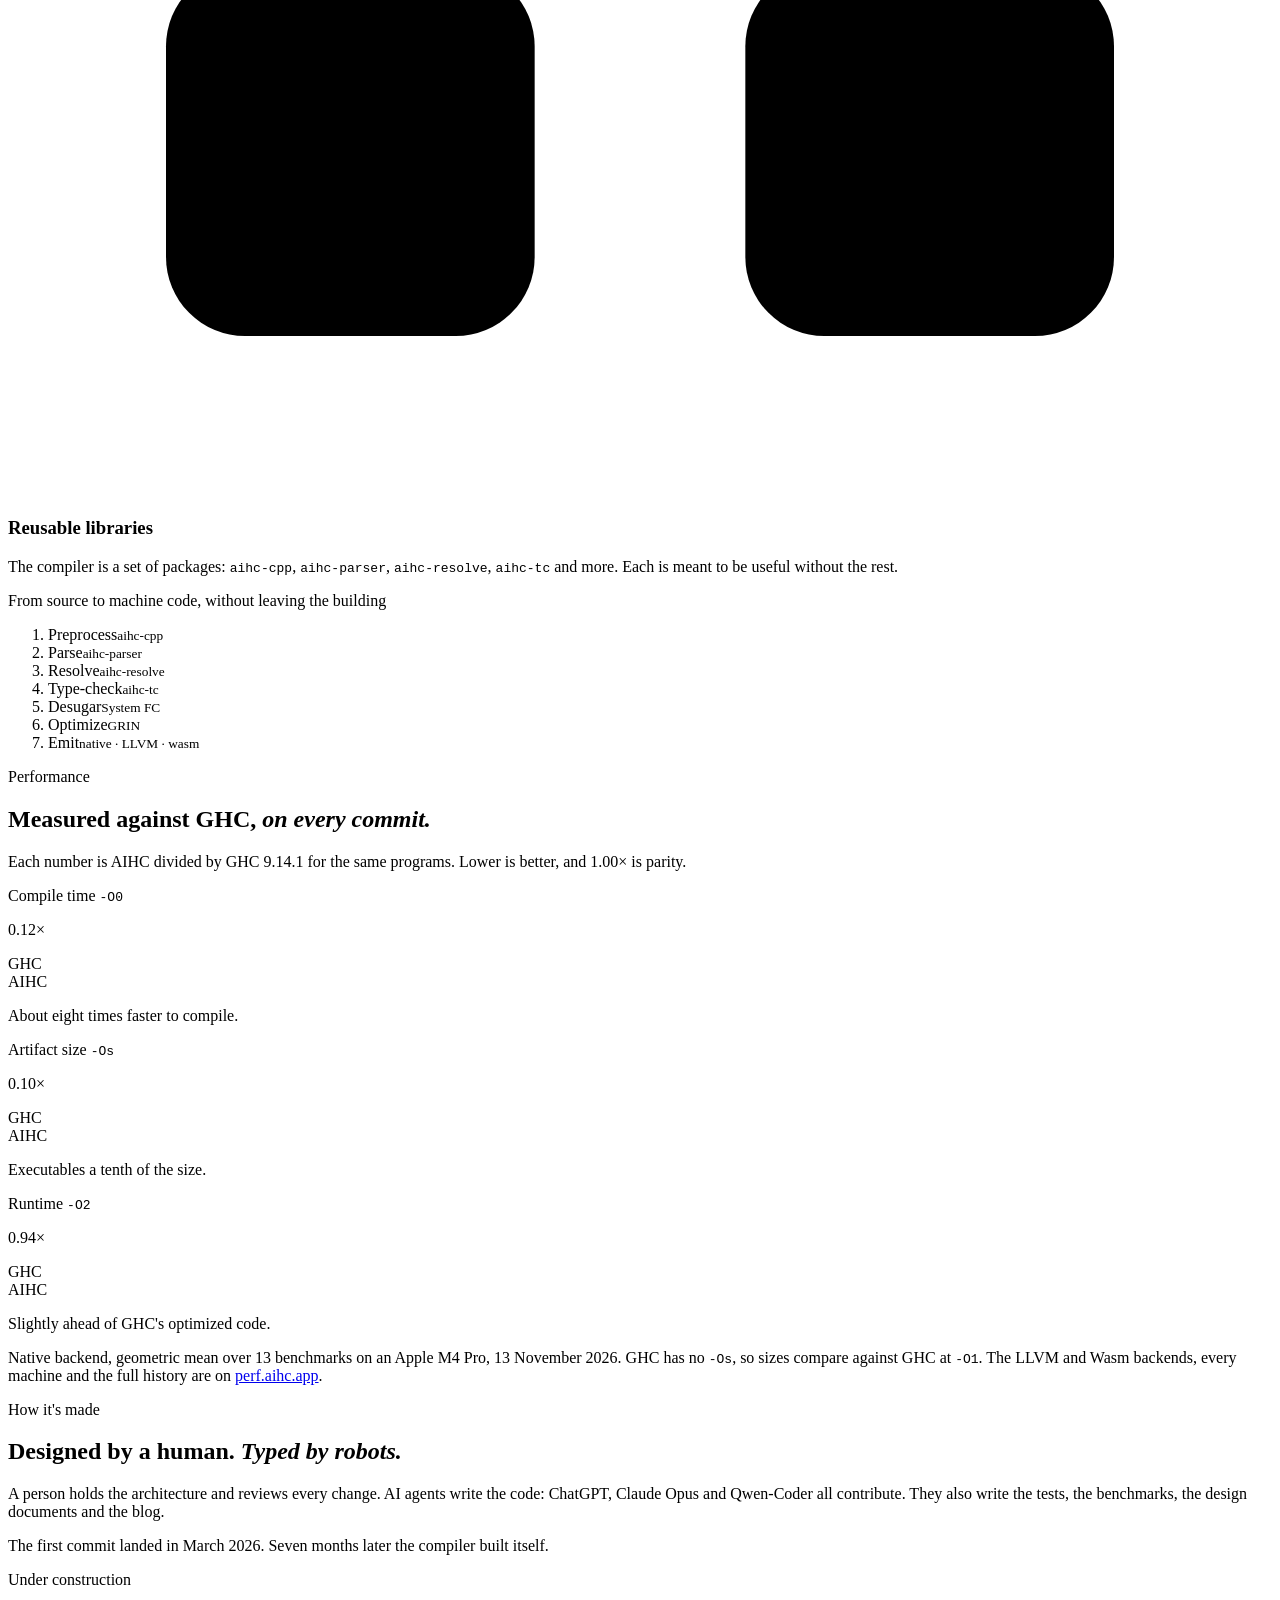
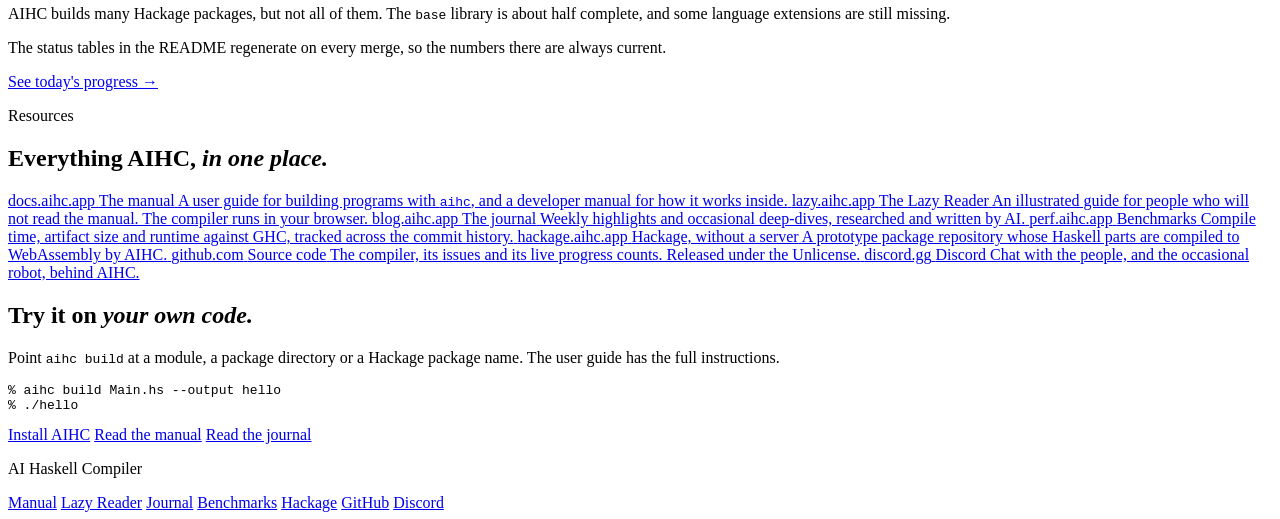
==== commit 26ae6acd: "Feature install commands near the top of the page Release binaries for macOS and Linux, RPMs from Co" ====
--- a/public/index.html
+++ b/public/index.html
@@ -38,6 +38,7 @@
       <span class="brand-name">AI Haskell Compiler</span>
     </a>
     <nav aria-label="Primary">
+      <a href="#install">Install</a>
       <a href="#features">Features</a>
       <a href="#performance">Performance</a>
       <a href="#resources">Resources</a>
@@ -60,8 +61,9 @@
       <h1>A Haskell compiler, <em>written by AI.</em></h1>
       <p class="lede">AIHC is a modern, self-hosting Haskell compiler. It targets native machine code, LLVM IR and WebAssembly.</p>
       <div class="cta">
-        <a class="btn btn-primary" href="https://docs.aihc.app/">Read the manual</a>
-        <a class="btn btn-ghost" href="https://github.com/ai-haskell-compiler/aihc">View the source <span aria-hidden="true">↗</span></a>
+        <a class="btn btn-primary" href="#install">Install AIHC</a>
+        <a class="btn btn-ghost" href="https://docs.aihc.app/">Read the manual</a>
+        <a class="btn btn-ghost" href="https://github.com/ai-haskell-compiler/aihc">Source <span aria-hidden="true">↗</span></a>
       </div>
     </div>
 
@@ -75,6 +77,57 @@
 <span class="t-line"><span class="t-prompt">%</span> <span class="t-cmd" data-type>./examples/hello-world/Main</span></span>
 <span class="t-line t-out t-hello">Hello, world!</span>
 <span class="t-line t-last"><span class="t-prompt">%</span> <span class="t-caret"></span></span></code></pre>
+    </div>
+  </div>
+</section>
+
+<section class="section section-alt install" id="install">
+  <div class="wrap install-inner">
+    <div class="install-copy">
+      <p class="kicker reveal">Install</p>
+      <h2 class="reveal">Get the compiler, <em>three ways.</em></h2>
+      <p class="section-lede reveal">Download a release binary, install an RPM, or build from source. The binaries are compiled by AIHC itself and need nothing else.</p>
+      <p class="install-more reveal"><a class="arrow-link" href="https://github.com/ai-haskell-compiler/aihc/releases">All releases <span aria-hidden="true">→</span></a></p>
+    </div>
+
+    <div class="tabbox reveal" data-tabs>
+      <div class="tablist" role="tablist" aria-label="Install method">
+        <button role="tab" id="tab-macos" aria-controls="panel-macos" data-os="mac">macOS</button>
+        <button role="tab" id="tab-linux" aria-controls="panel-linux" data-os="linux">Linux</button>
+        <button role="tab" id="tab-fedora" aria-controls="panel-fedora">Fedora</button>
+        <button role="tab" id="tab-source" aria-controls="panel-source">From source</button>
+      </div>
+
+      <div class="panel" role="tabpanel" id="panel-macos" aria-labelledby="tab-macos">
+        <h3>macOS</h3>
+        <pre><code>curl -L https://github.com/ai-haskell-compiler/aihc/releases/download/v<span data-version>0.2.0</span>/aihc-<span data-version>0.2.0</span>-apple-arm64.tar.gz | tar -xz
+sudo install aihc-<span data-version>0.2.0</span>-apple-arm64/aihc /usr/local/bin/aihc</code></pre>
+        <p class="panel-note">Release binary for Apple silicon. The core libraries are embedded in the executable.</p>
+      </div>
+
+      <div class="panel" role="tabpanel" id="panel-linux" aria-labelledby="tab-linux">
+        <h3>Linux</h3>
+        <pre><code>curl -L https://github.com/ai-haskell-compiler/aihc/releases/download/v<span data-version>0.2.0</span>/aihc-<span data-version>0.2.0</span>-linux-amd64.tar.gz | tar -xz
+sudo install aihc-<span data-version>0.2.0</span>-linux-amd64/aihc /usr/local/bin/aihc</code></pre>
+        <p class="panel-note">Release binary for x86-64. The core libraries are embedded in the executable.</p>
+      </div>
+
+      <div class="panel" role="tabpanel" id="panel-fedora" aria-labelledby="tab-fedora">
+        <h3>Fedora</h3>
+        <pre><code>sudo dnf copr enable petersen/aihc
+sudo dnf install aihc</code></pre>
+        <p class="panel-note">RPMs for Fedora and EPEL from the <a href="https://copr.fedorainfracloud.org/coprs/petersen/aihc/">petersen/aihc Copr</a>.</p>
+      </div>
+
+      <div class="panel" role="tabpanel" id="panel-source" aria-labelledby="tab-source">
+        <h3>From source</h3>
+        <pre><code>git clone https://github.com/ai-haskell-compiler/aihc.git
+cd aihc
+nix develop
+cabal build exe:aihc
+cabal list-bin exe:aihc</code></pre>
+        <p class="panel-note">Needs <a href="https://nixos.org/download/">Nix</a> with flakes enabled. The flake provides GHC, Cabal and Clang, and the last command prints the path of the executable.</p>
+      </div>
     </div>
   </div>
 </section>
@@ -248,12 +301,12 @@
 <section class="section closing">
   <div class="wrap closing-inner reveal">
     <h2>Try it on <em>your own code.</em></h2>
-    <p>Clone the repository, build the compiler and run the hello-world example. The user guide has the full instructions.</p>
-    <pre class="snippet"><code><span class="t-prompt">%</span> git clone https://github.com/ai-haskell-compiler/aihc
-<span class="t-prompt">%</span> cd aihc
-<span class="t-prompt">%</span> cabal run exe:aihc -- build examples/hello-world/Main.hs</code></pre>
+    <p>Point <code>aihc build</code> at a module, a package directory or a Hackage package name. The user guide has the full instructions.</p>
+    <pre class="snippet"><code><span class="t-prompt">%</span> aihc build Main.hs --output hello
+<span class="t-prompt">%</span> ./hello</code></pre>
     <div class="cta">
-      <a class="btn btn-primary" href="https://docs.aihc.app/">Get started</a>
+      <a class="btn btn-primary" href="#install">Install AIHC</a>
+      <a class="btn btn-ghost" href="https://docs.aihc.app/">Read the manual</a>
       <a class="btn btn-ghost" href="https://blog.aihc.app/">Read the journal</a>
     </div>
   </div>
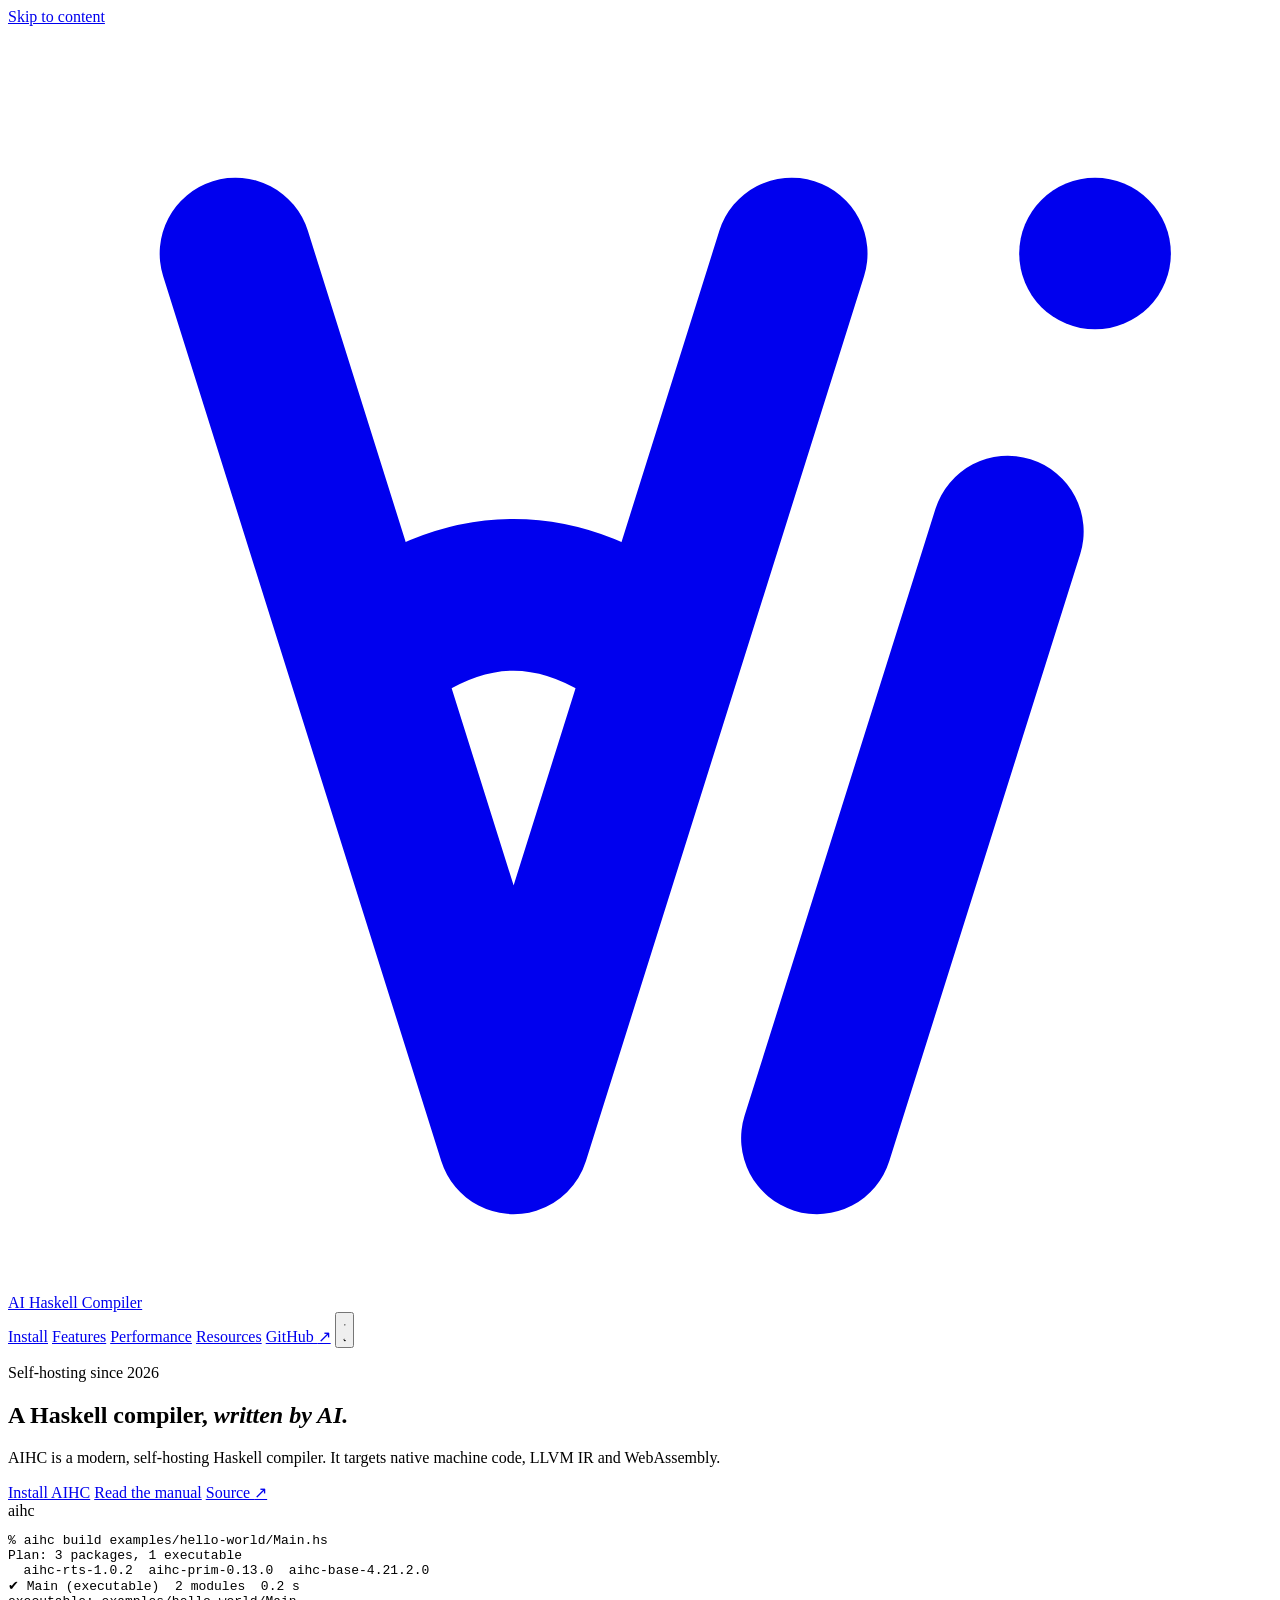
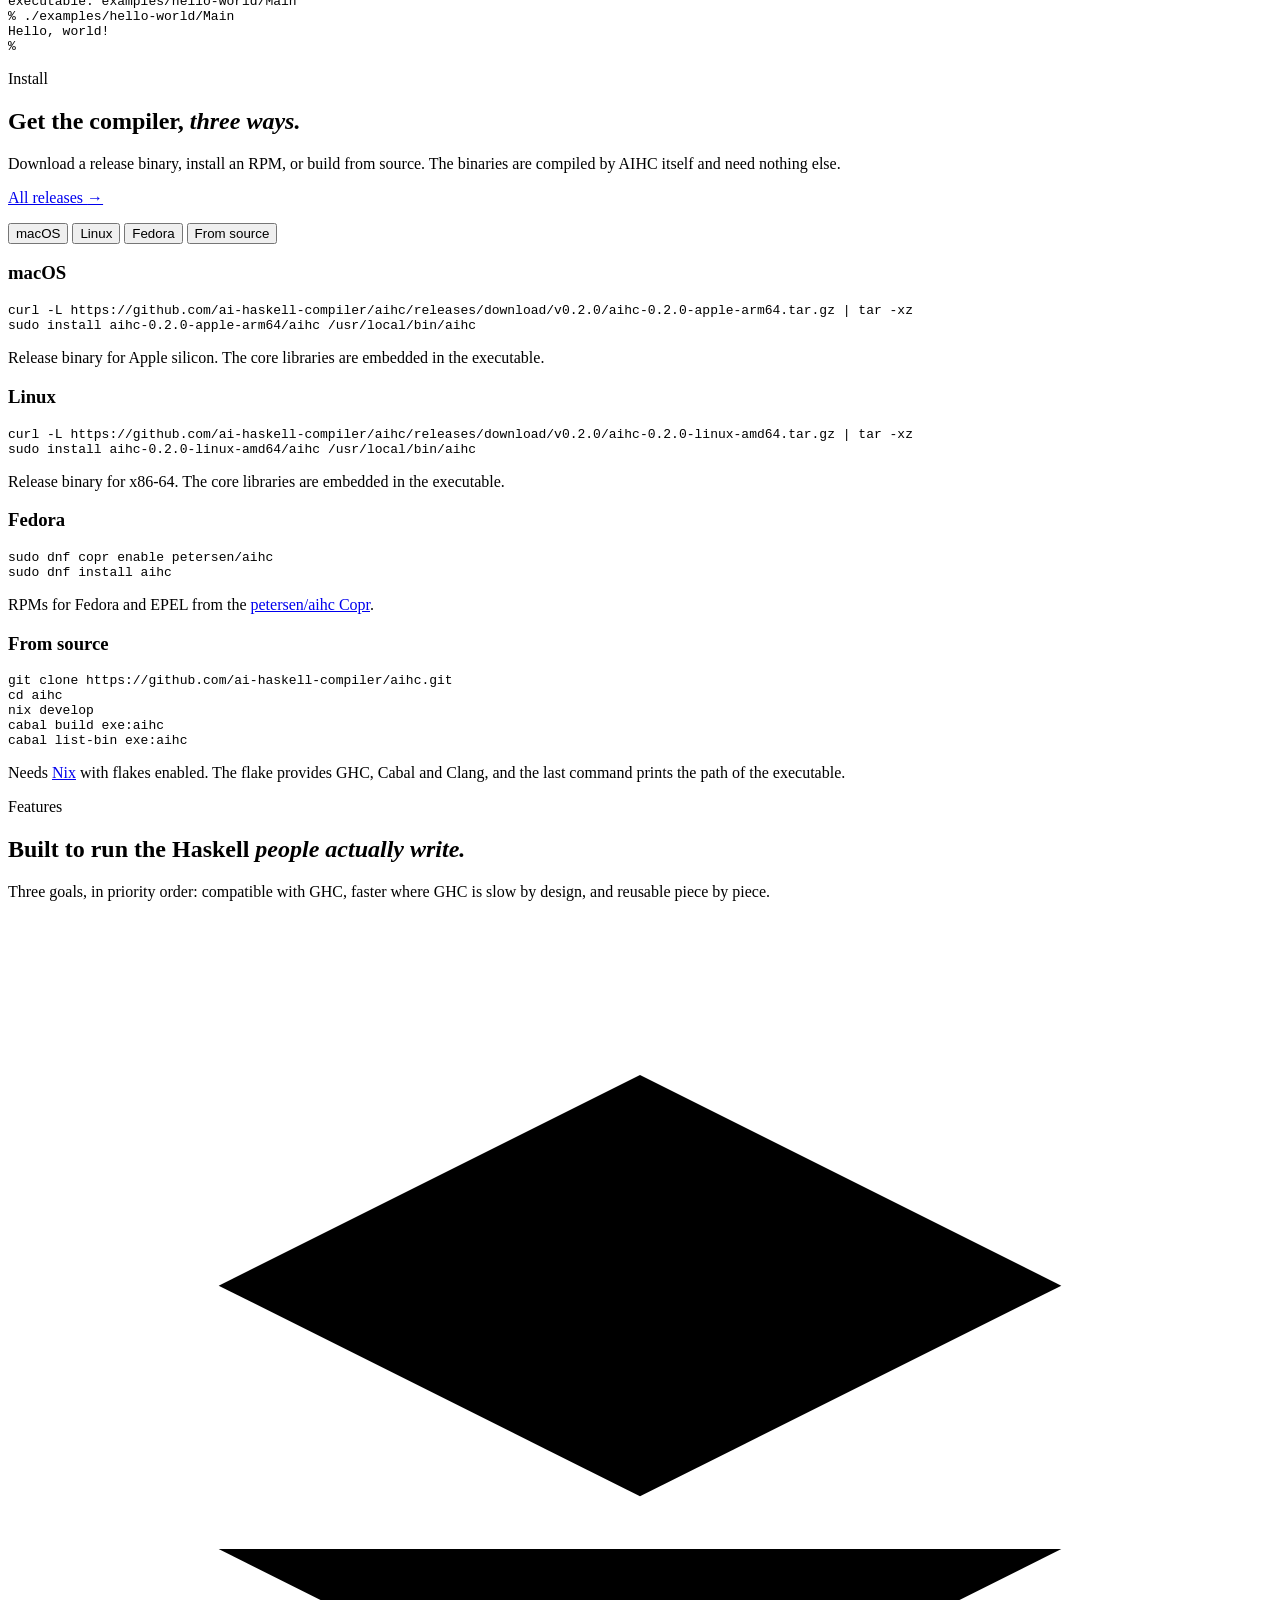
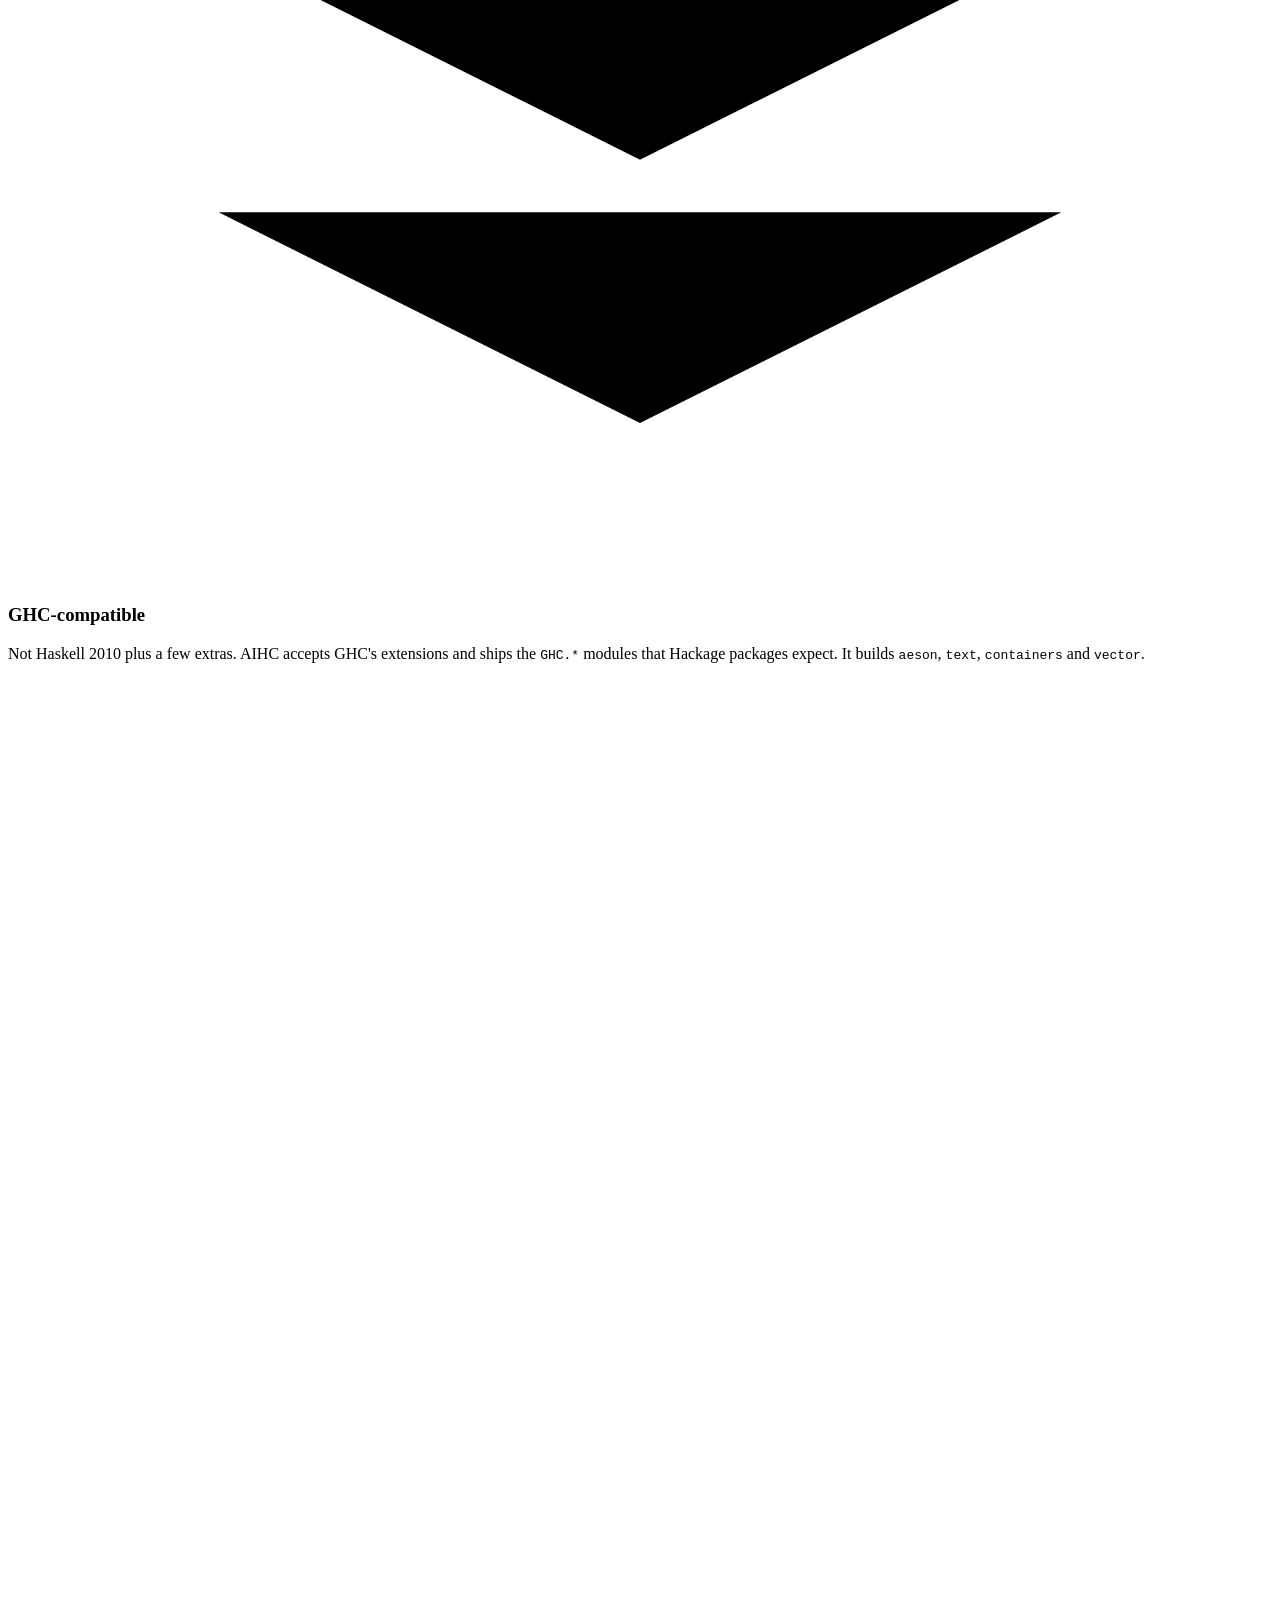
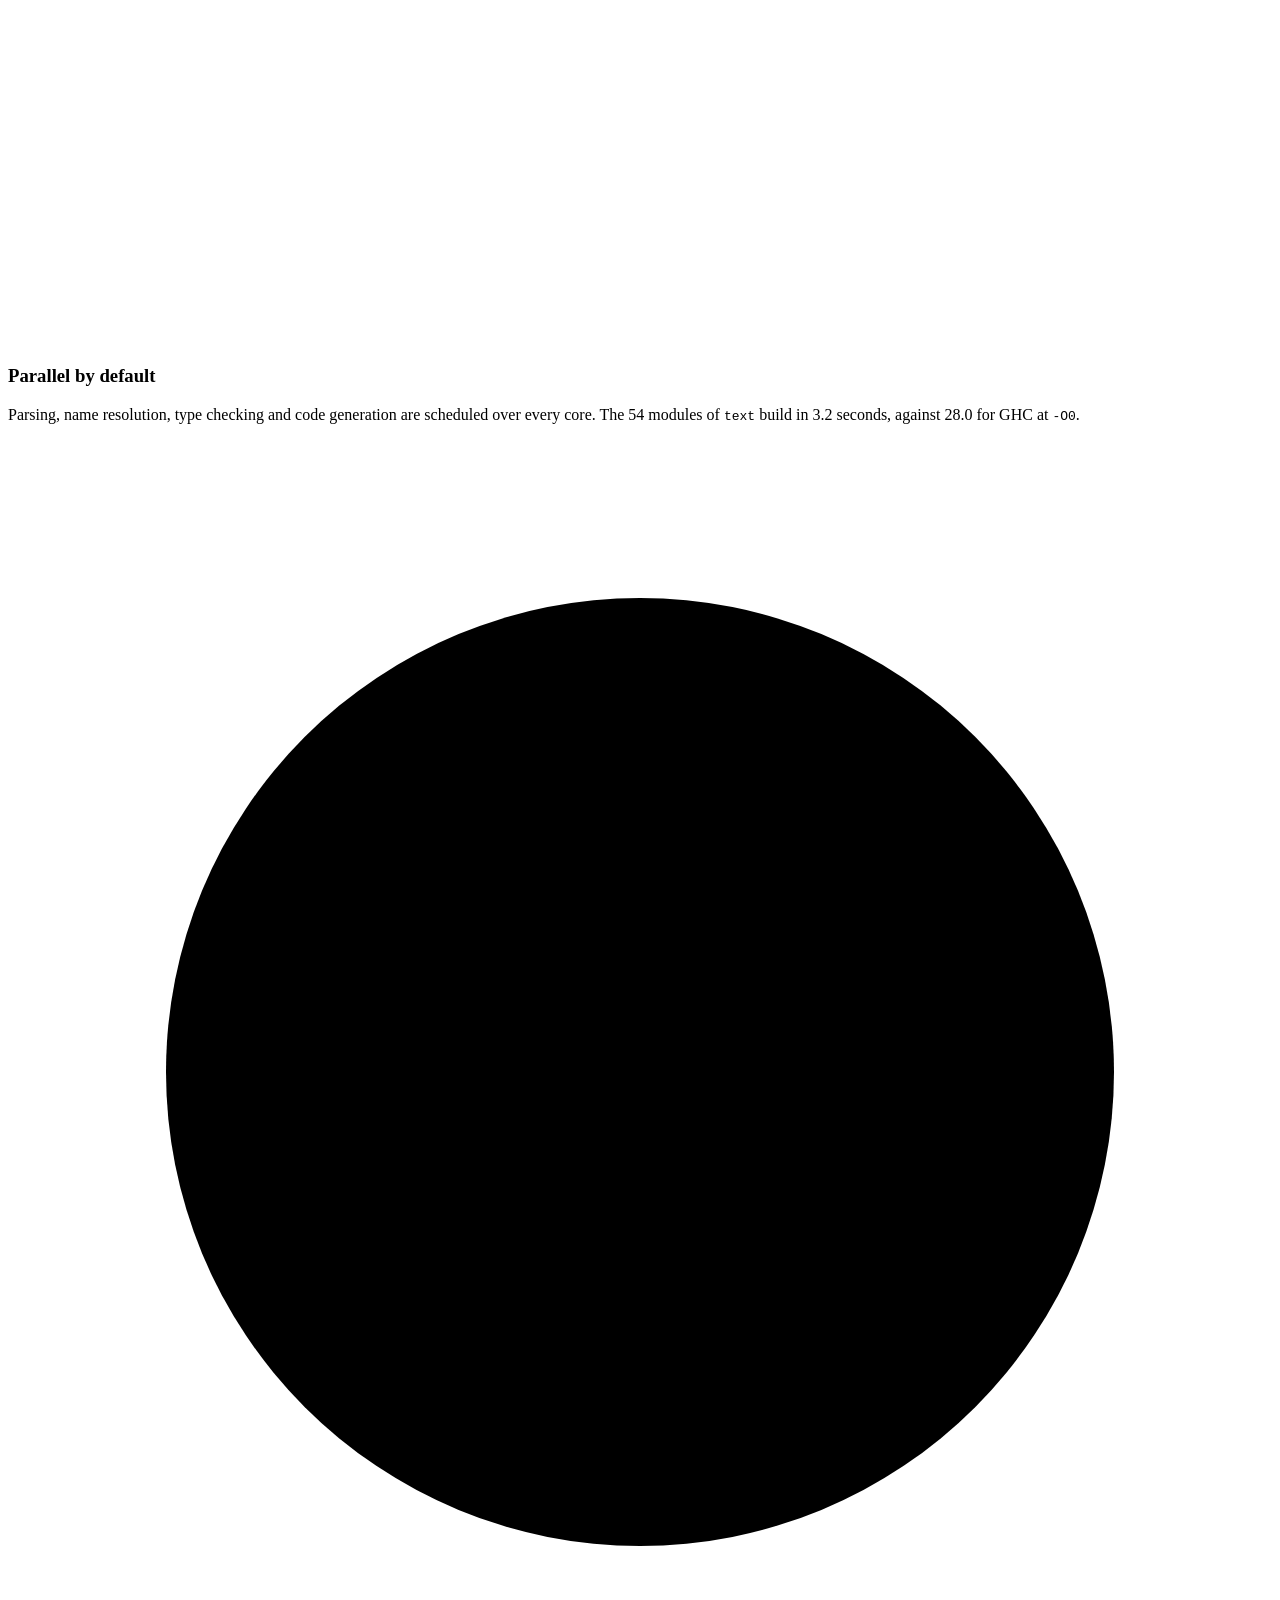
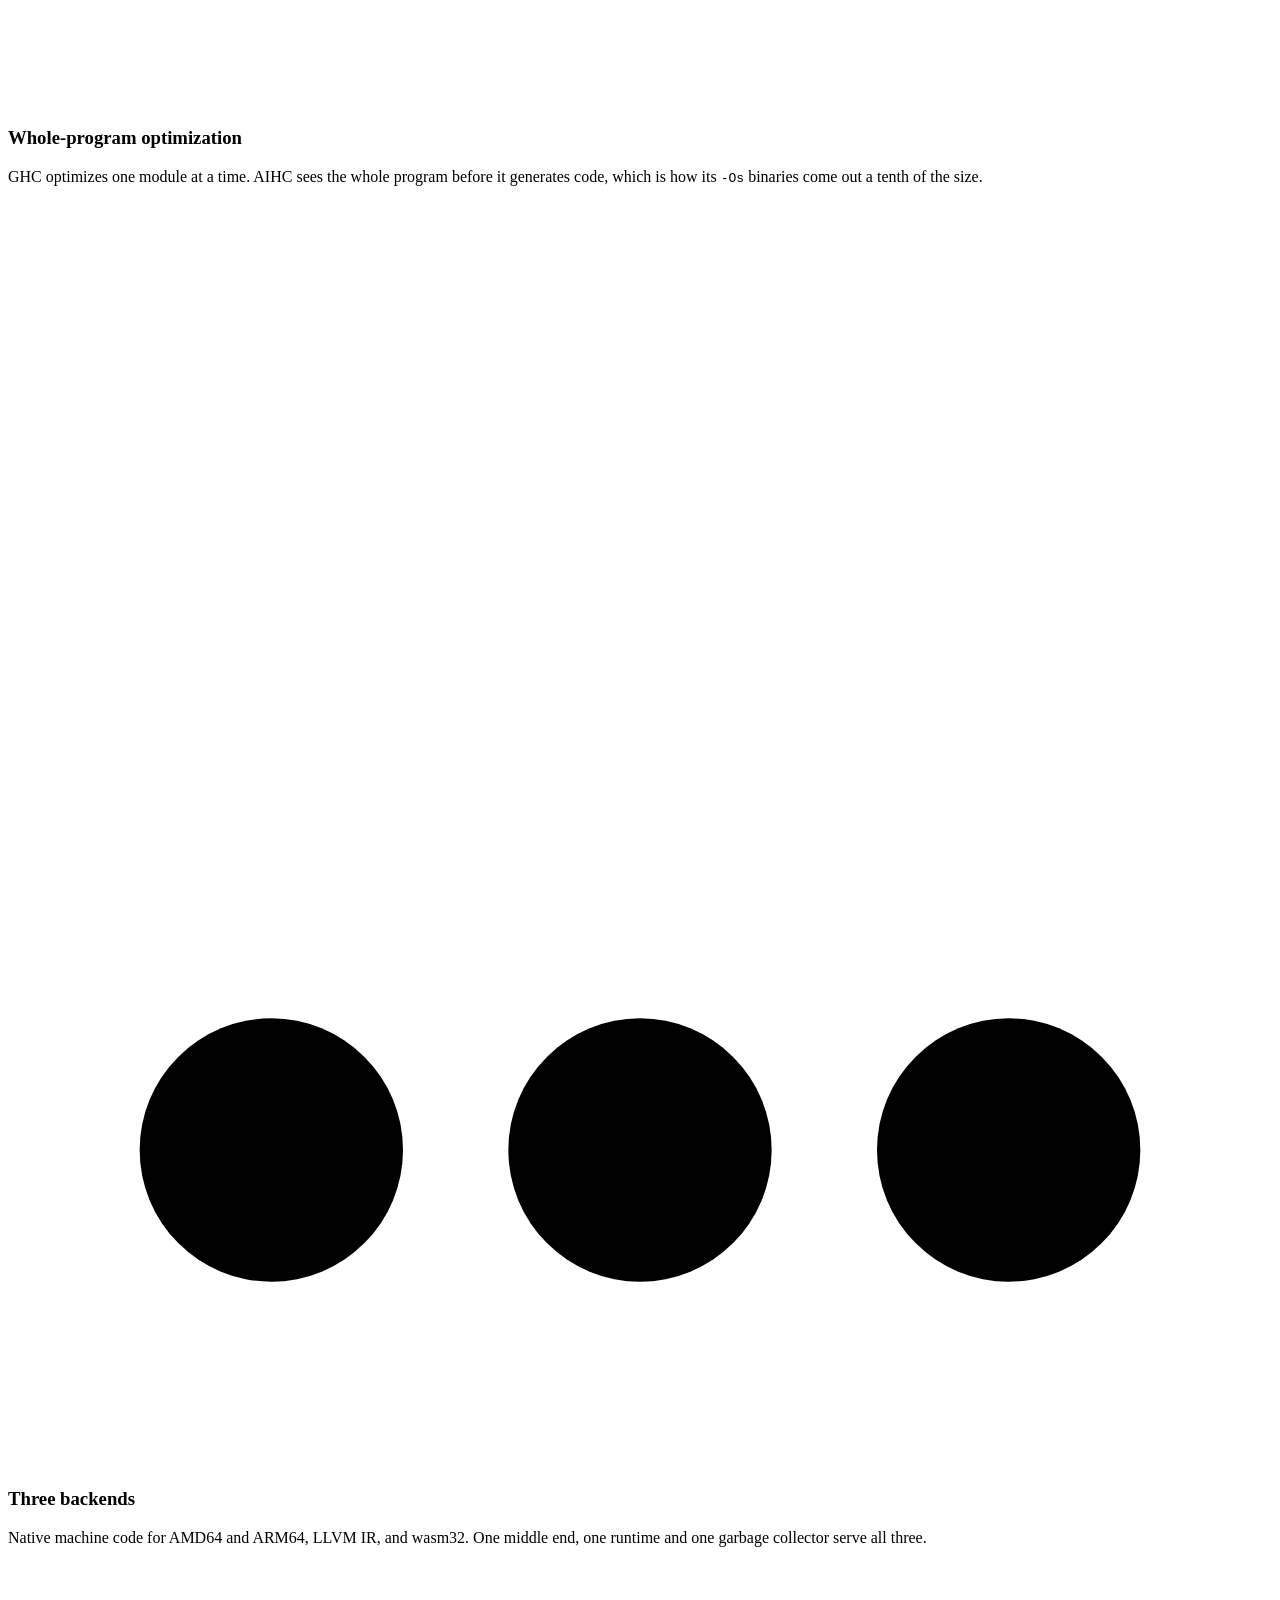
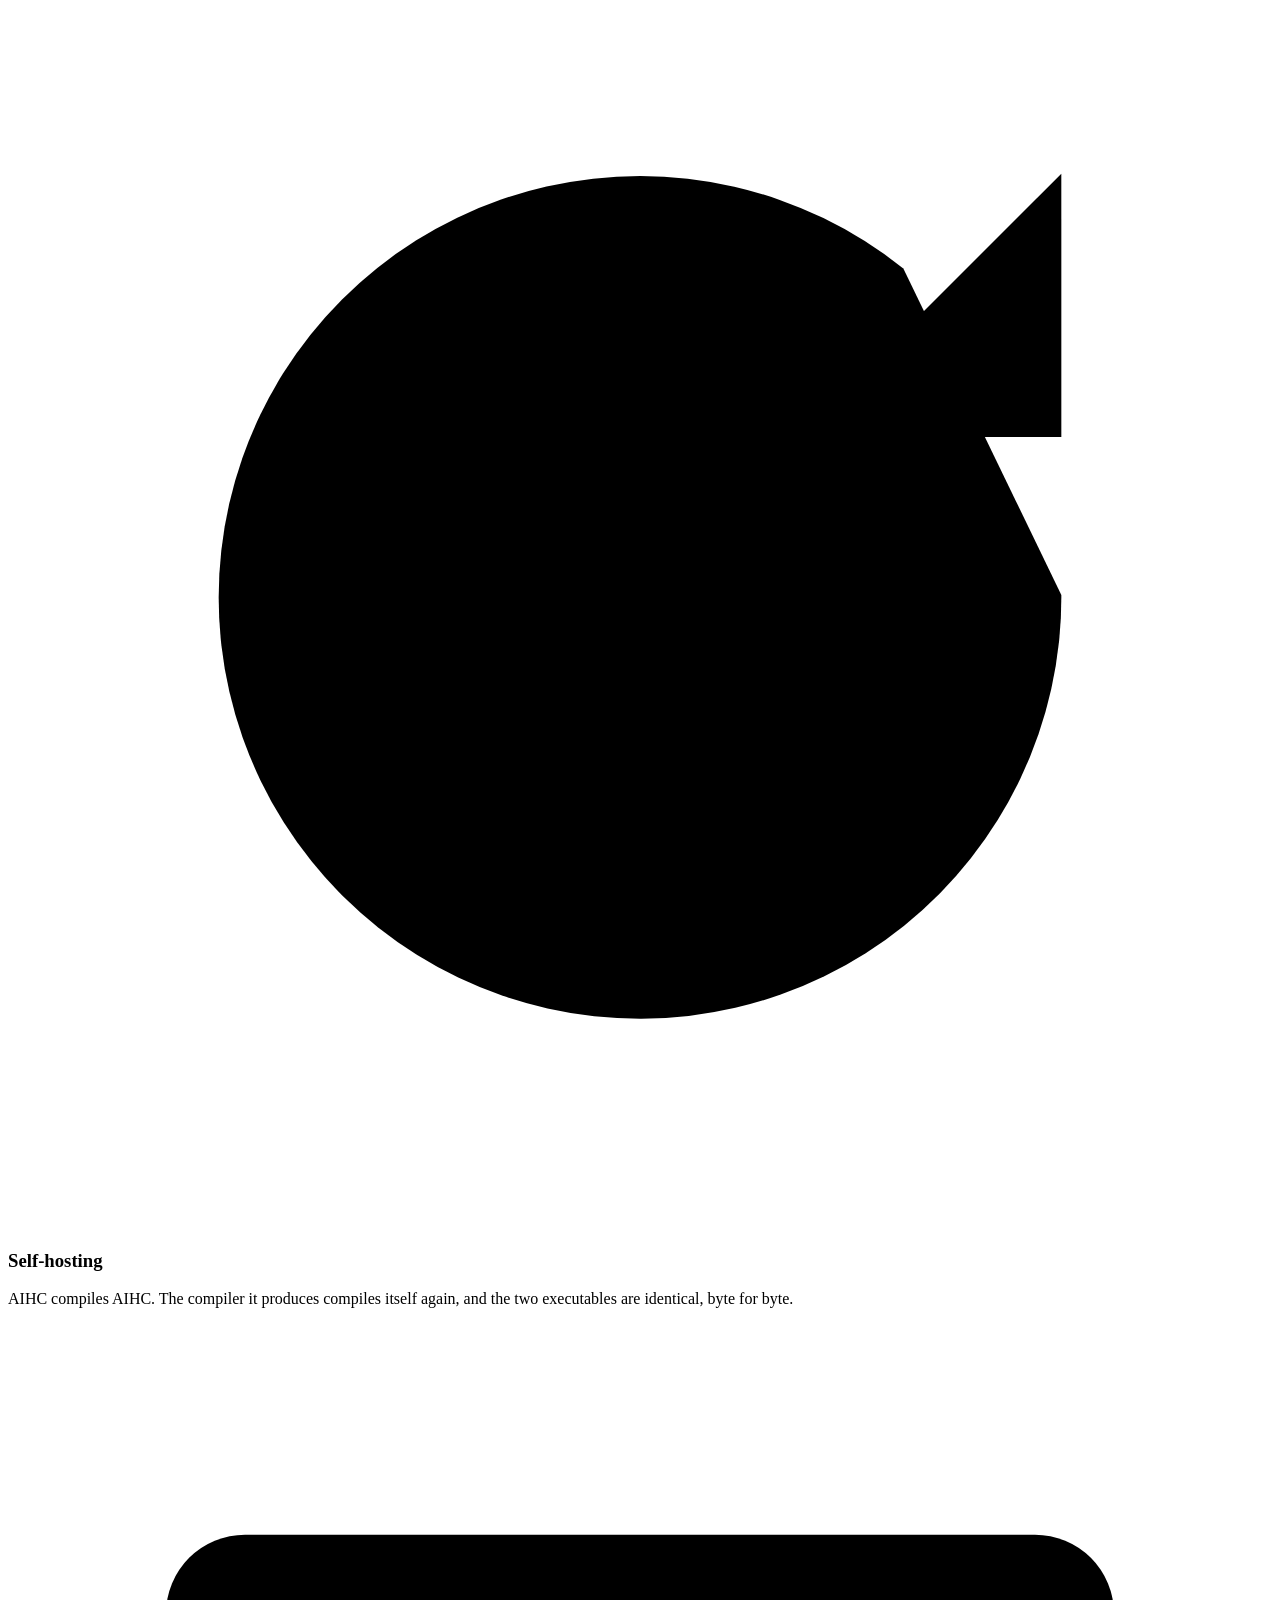
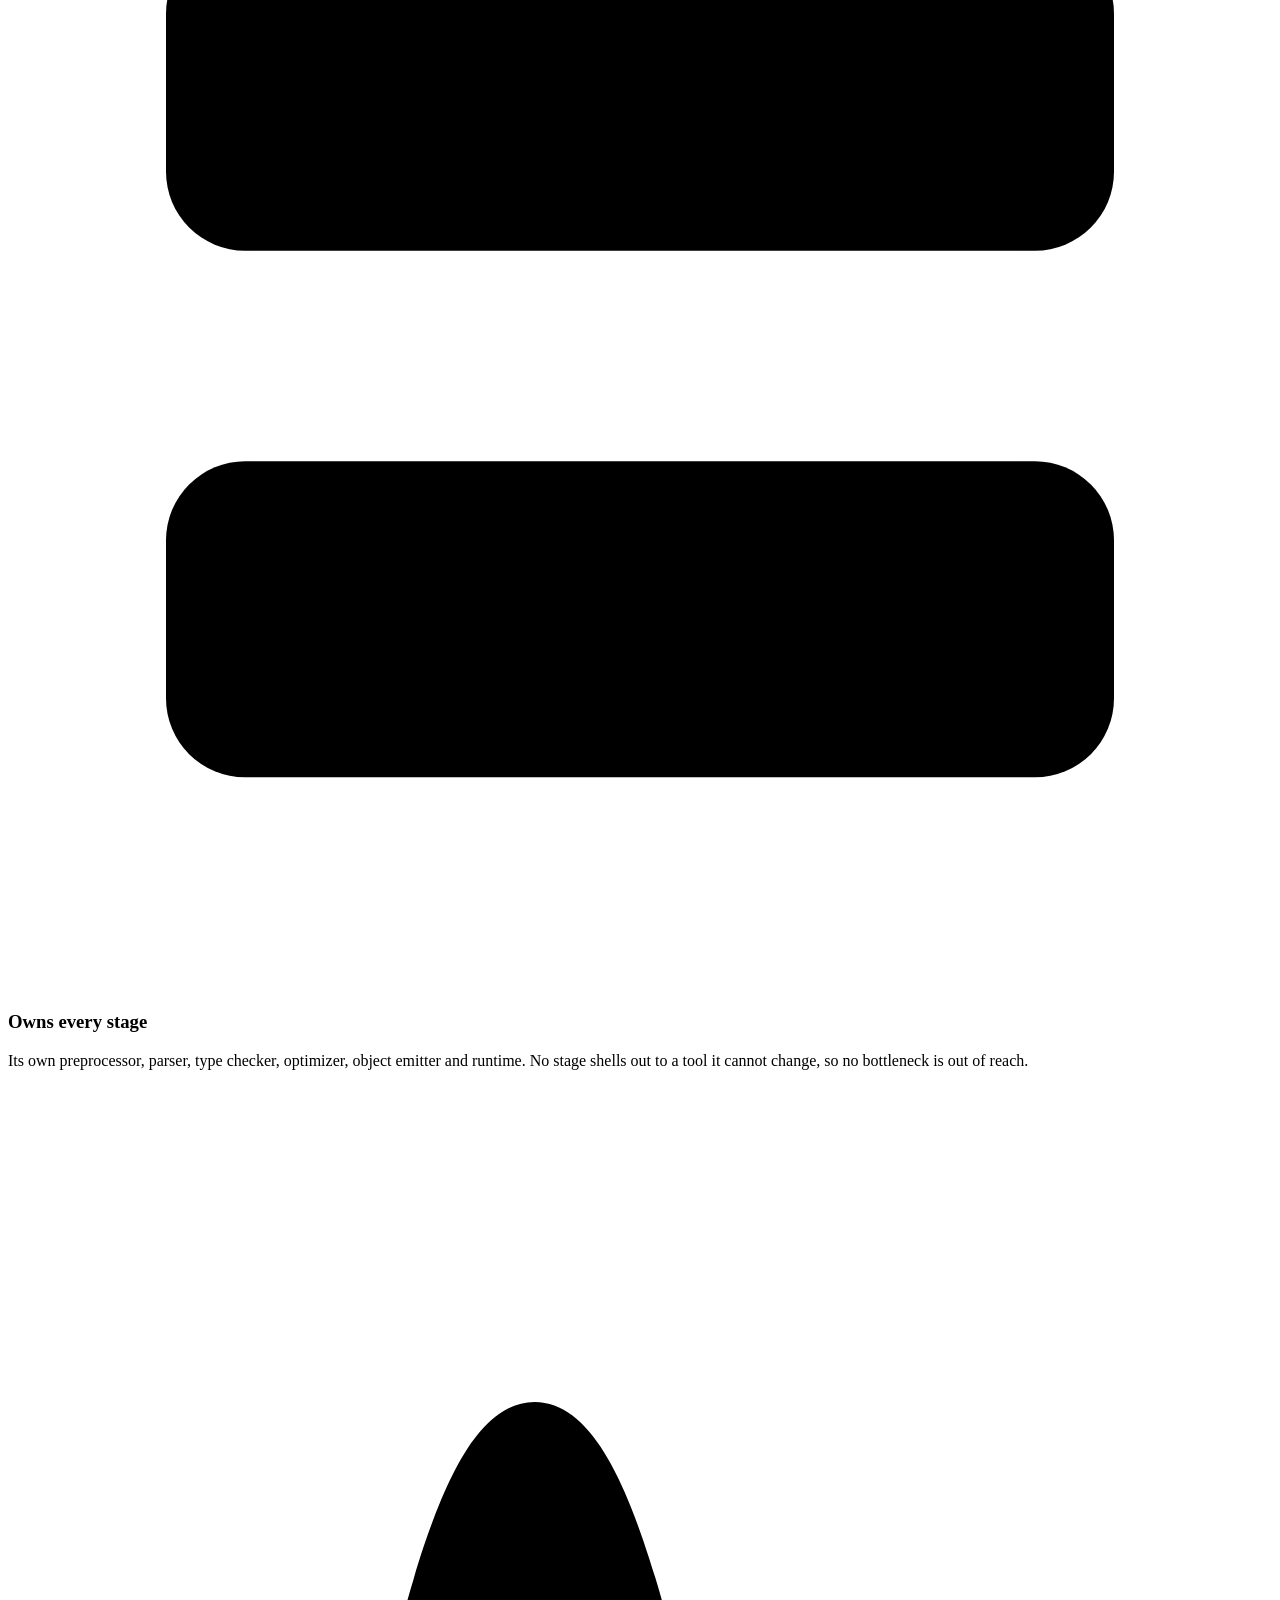
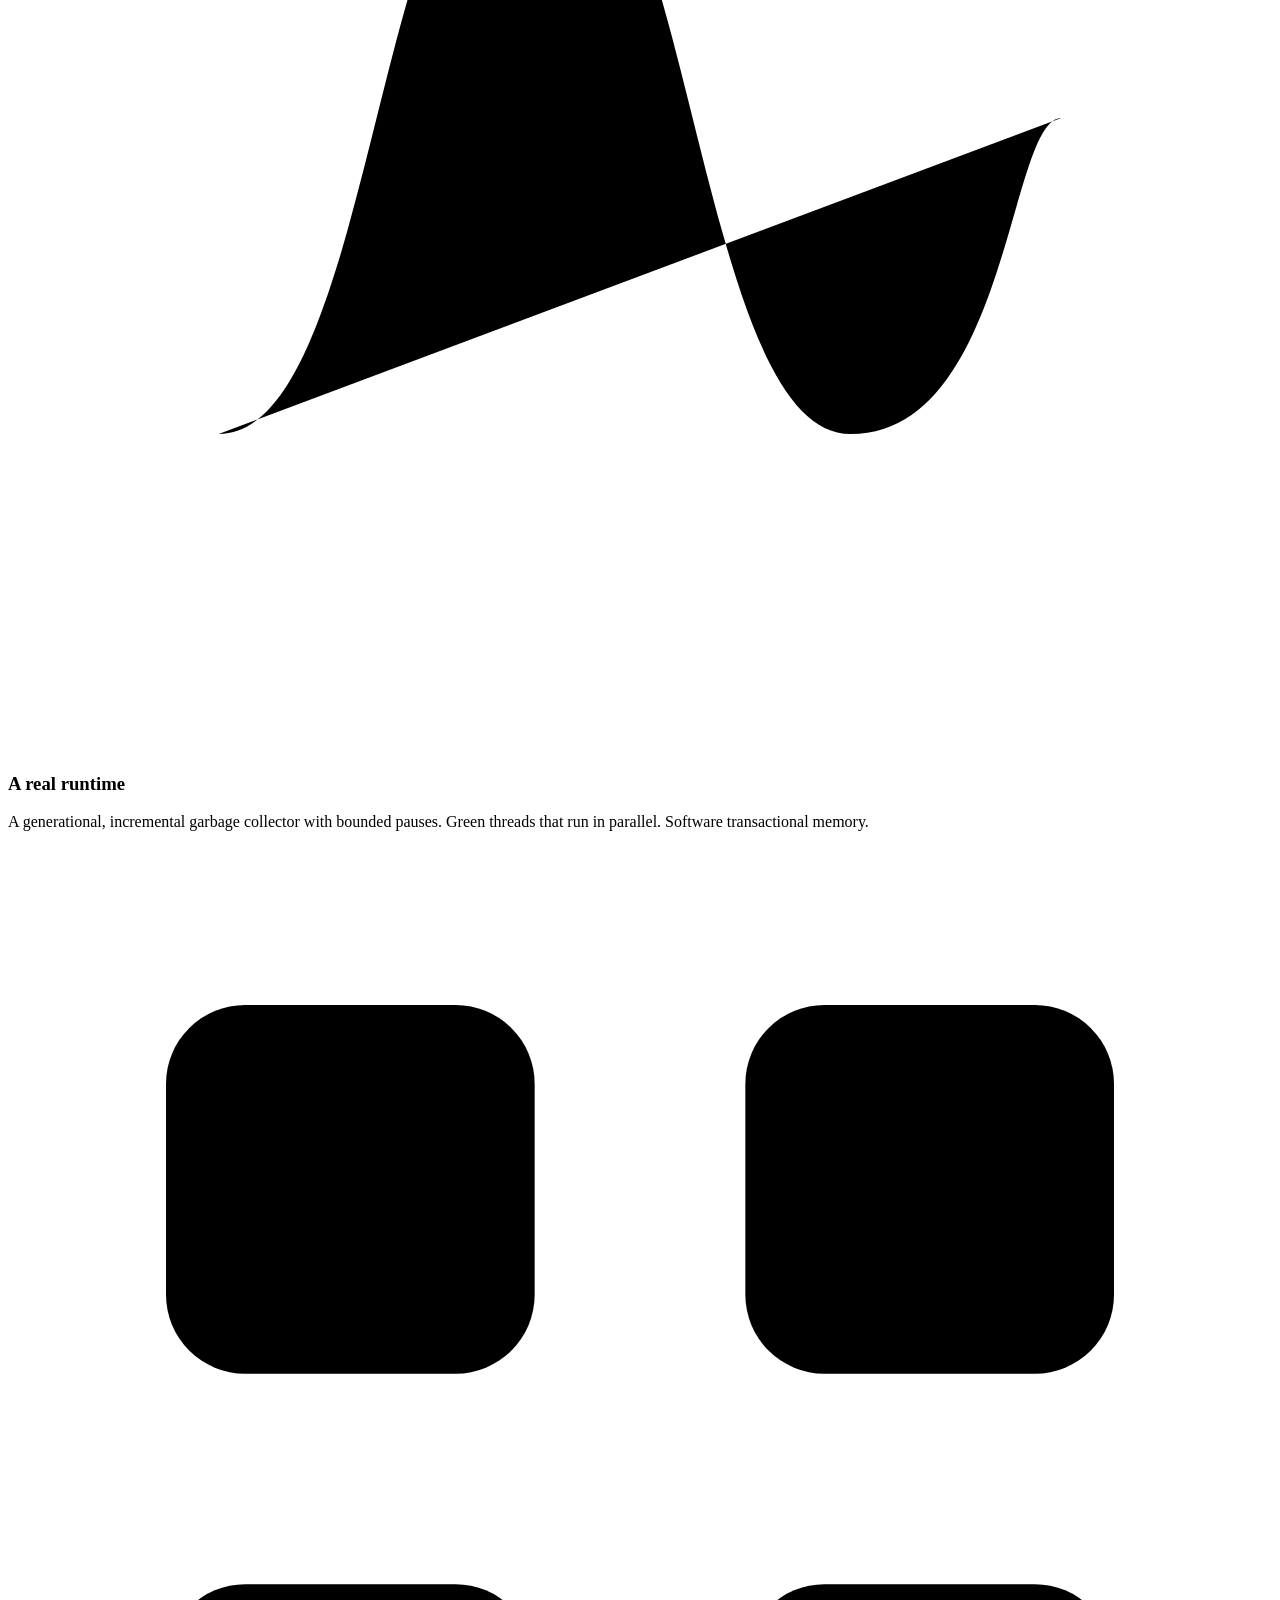
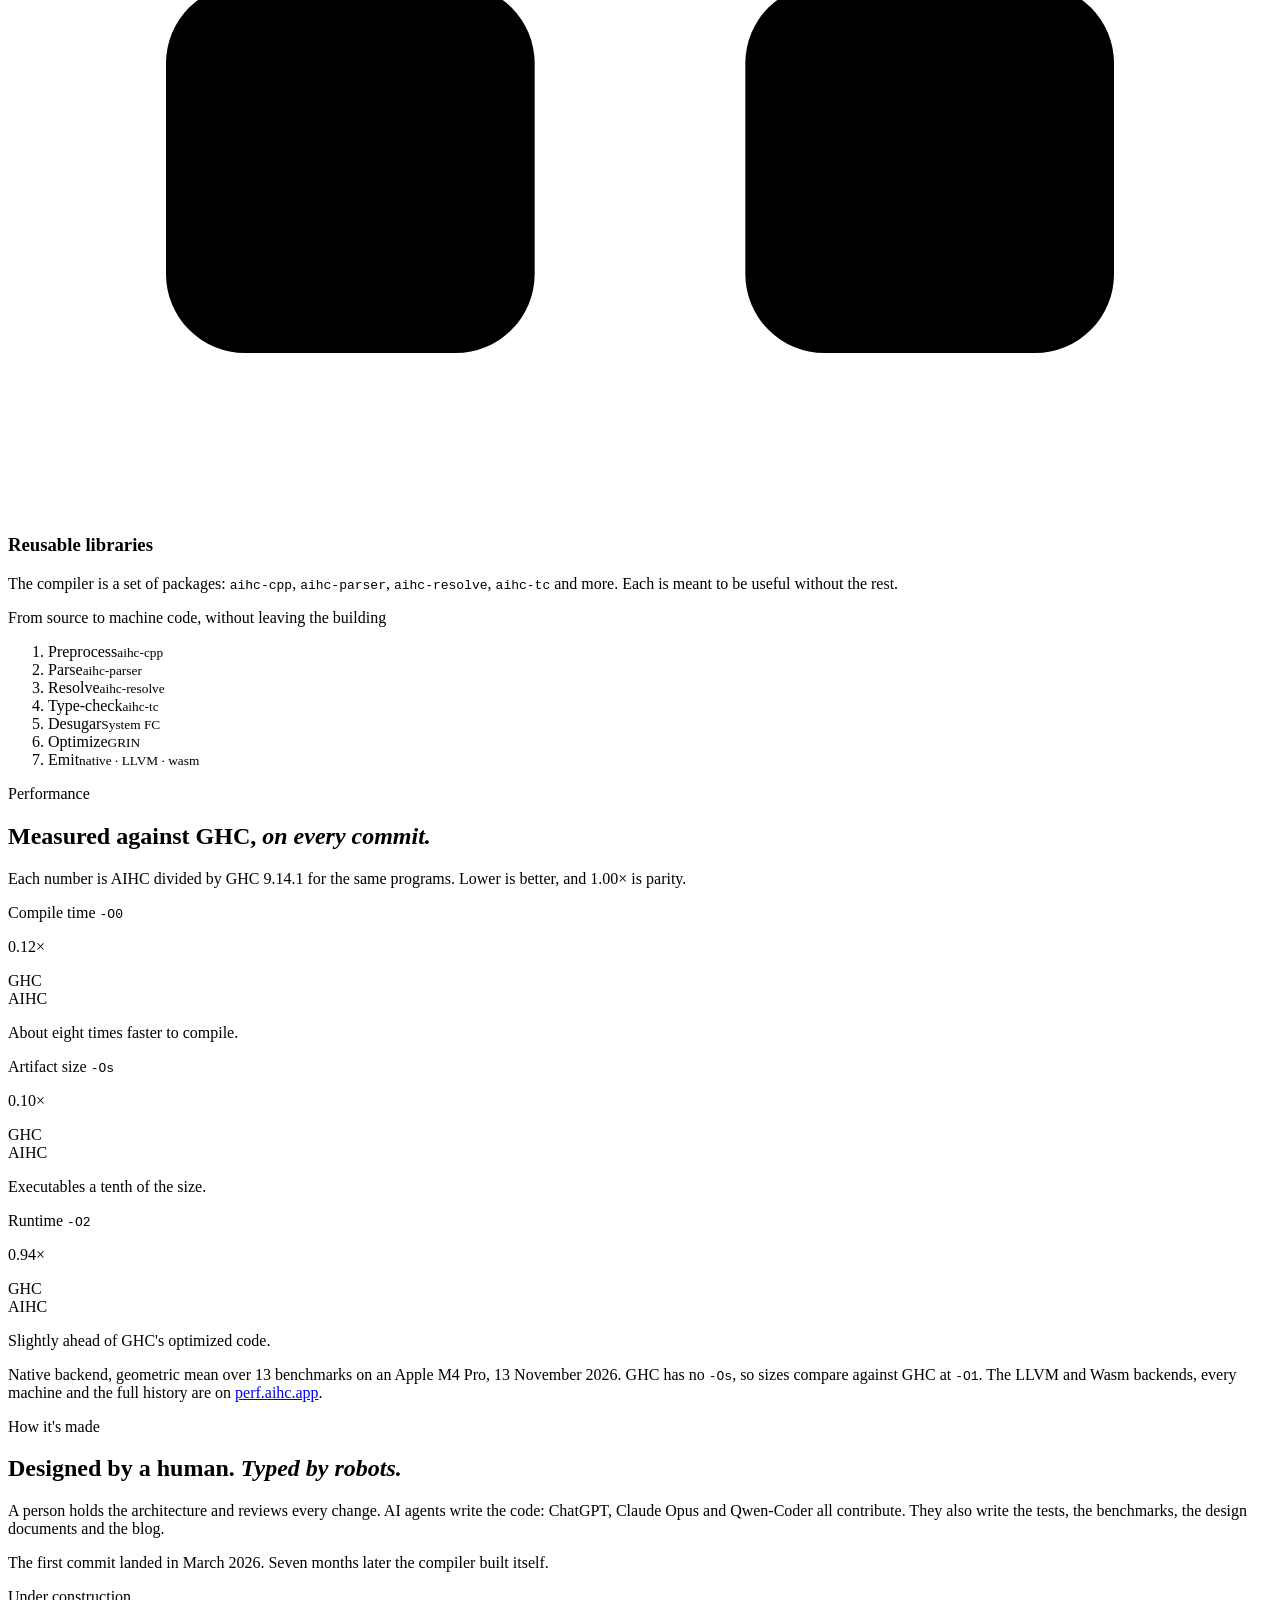
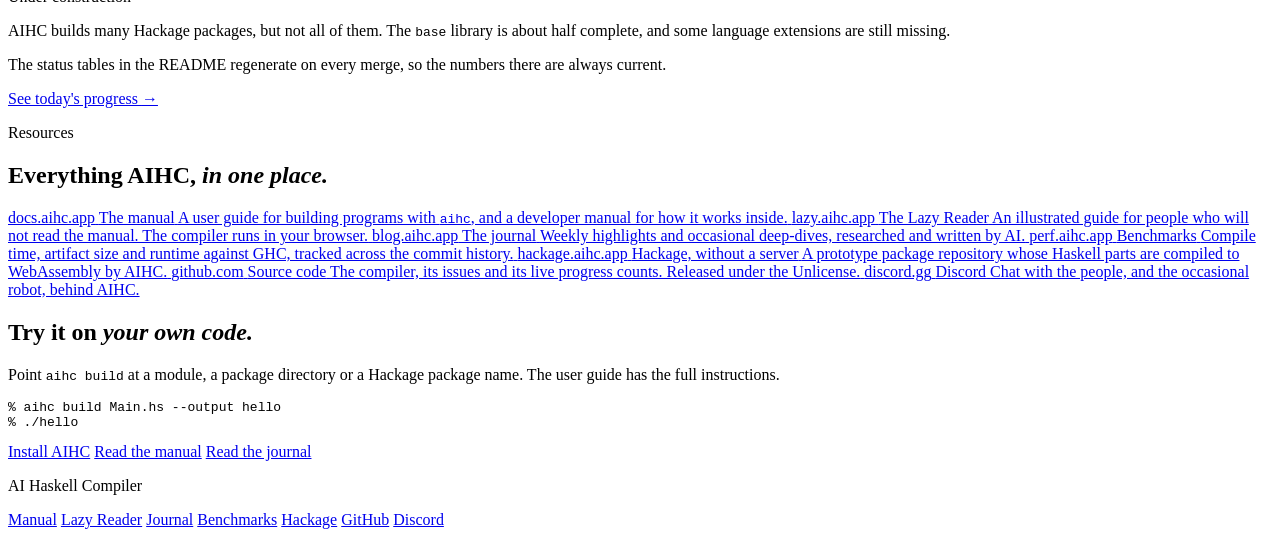
==== commit 5b90c226: "Add a light/dark theme switch The switch sits in the navigation bar and stores the choice. Without a" ====
--- a/public/index.html
+++ b/public/index.html
@@ -16,7 +16,7 @@
 <link rel="preload" href="/fonts/newsreader-latin-opsz-normal.woff2" as="font" type="font/woff2" crossorigin>
 <link rel="preload" href="/fonts/inter-latin-wght-normal.woff2" as="font" type="font/woff2" crossorigin>
 <link rel="stylesheet" href="/style.css">
-<script>document.documentElement.classList.add('js')</script>
+<script>(function(){var d=document.documentElement,t;d.classList.add('js');try{t=localStorage.getItem('theme')}catch(e){}if(t!=='light'&&t!=='dark')t=matchMedia('(prefers-color-scheme: dark)').matches?'dark':'light';d.dataset.theme=t})()</script>
 </head>
 <body>
 <a class="skip" href="#content">Skip to content</a>
@@ -43,6 +43,10 @@
       <a href="#performance">Performance</a>
       <a href="#resources">Resources</a>
       <a class="nav-gh" href="https://github.com/ai-haskell-compiler/aihc">GitHub <span aria-hidden="true">↗</span></a>
+      <button class="theme-toggle" type="button" data-theme-toggle aria-label="Switch between light and dark theme">
+        <svg class="sun" viewBox="0 0 24 24" aria-hidden="true"><circle cx="12" cy="12" r="4"/><path d="M12 2v2M12 20v2M2 12h2M20 12h2M4.9 4.9l1.4 1.4M17.7 17.7l1.4 1.4M4.9 19.1l1.4-1.4M17.7 6.3l1.4-1.4"/></svg>
+        <svg class="moon" viewBox="0 0 24 24" aria-hidden="true"><path d="M20 14.5A8 8 0 0 1 9.5 4 8 8 0 1 0 20 14.5z"/></svg>
+      </button>
     </nav>
   </div>
 </header>
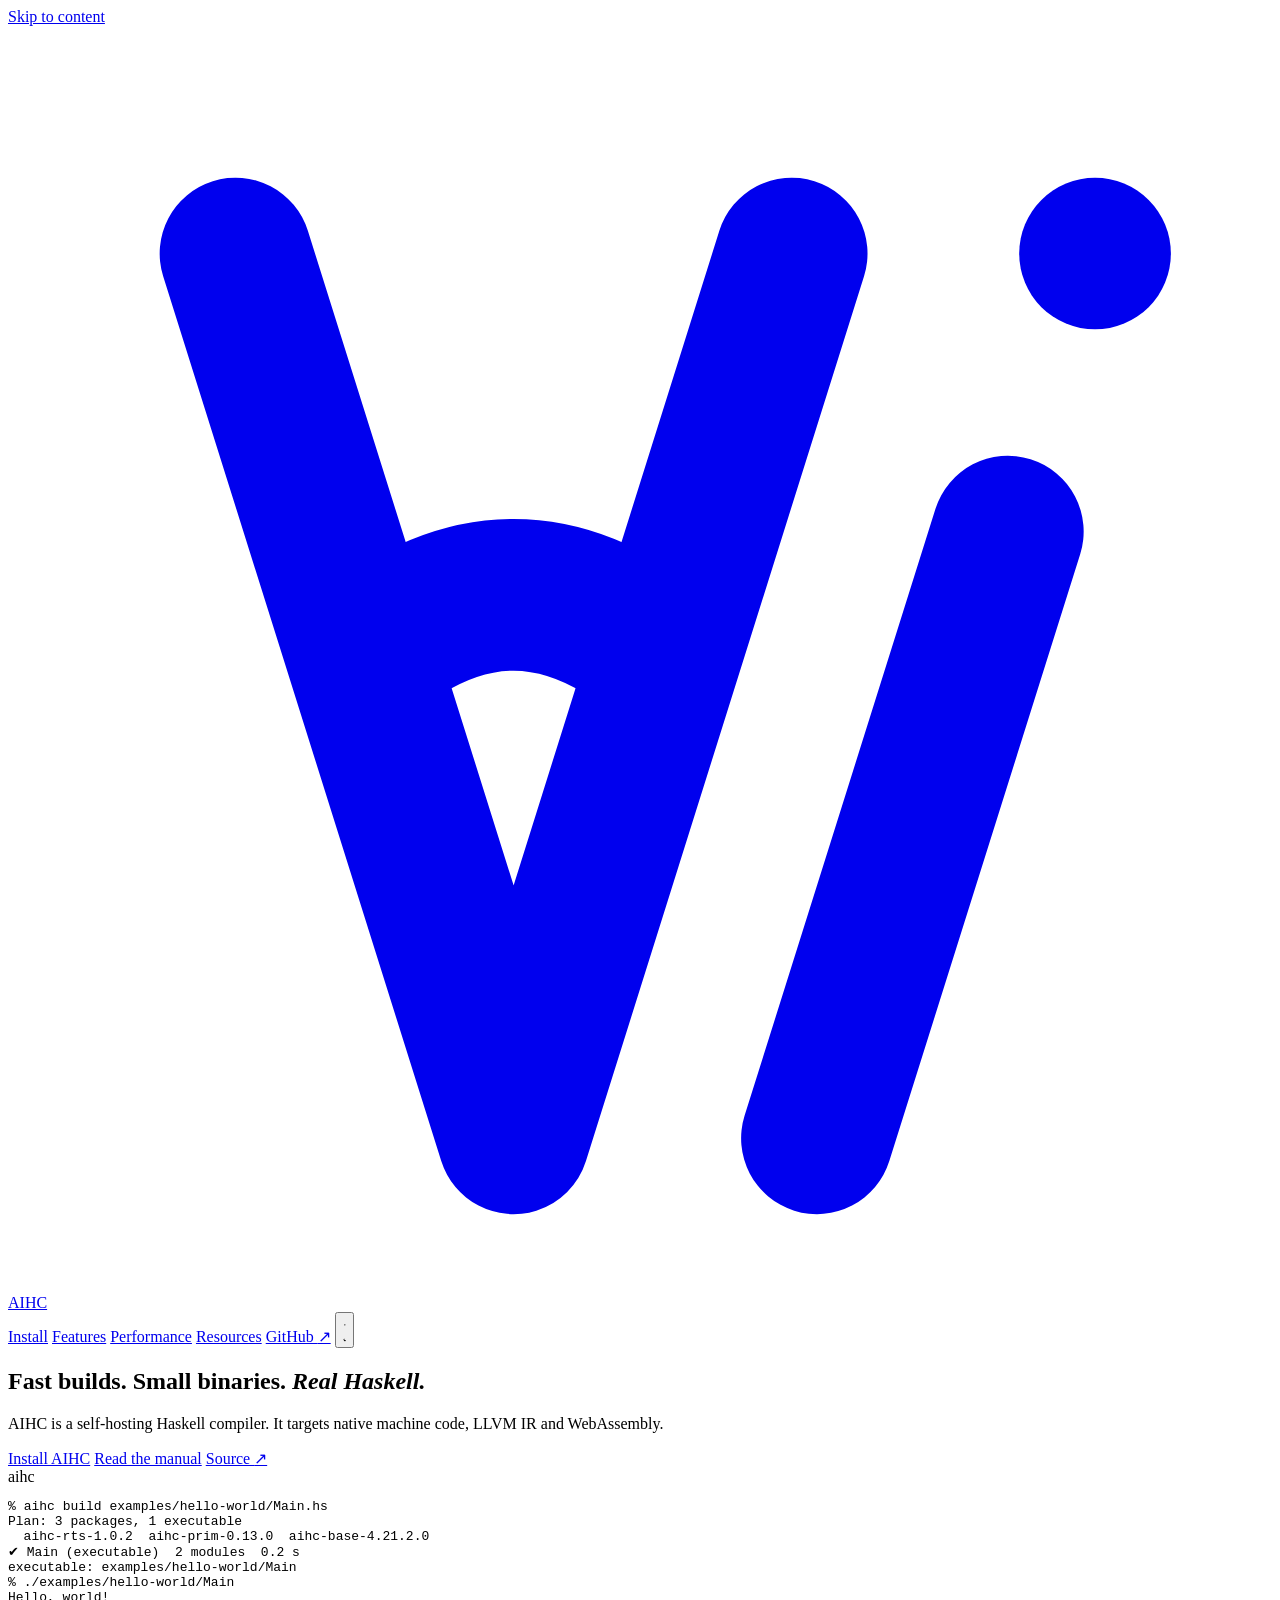
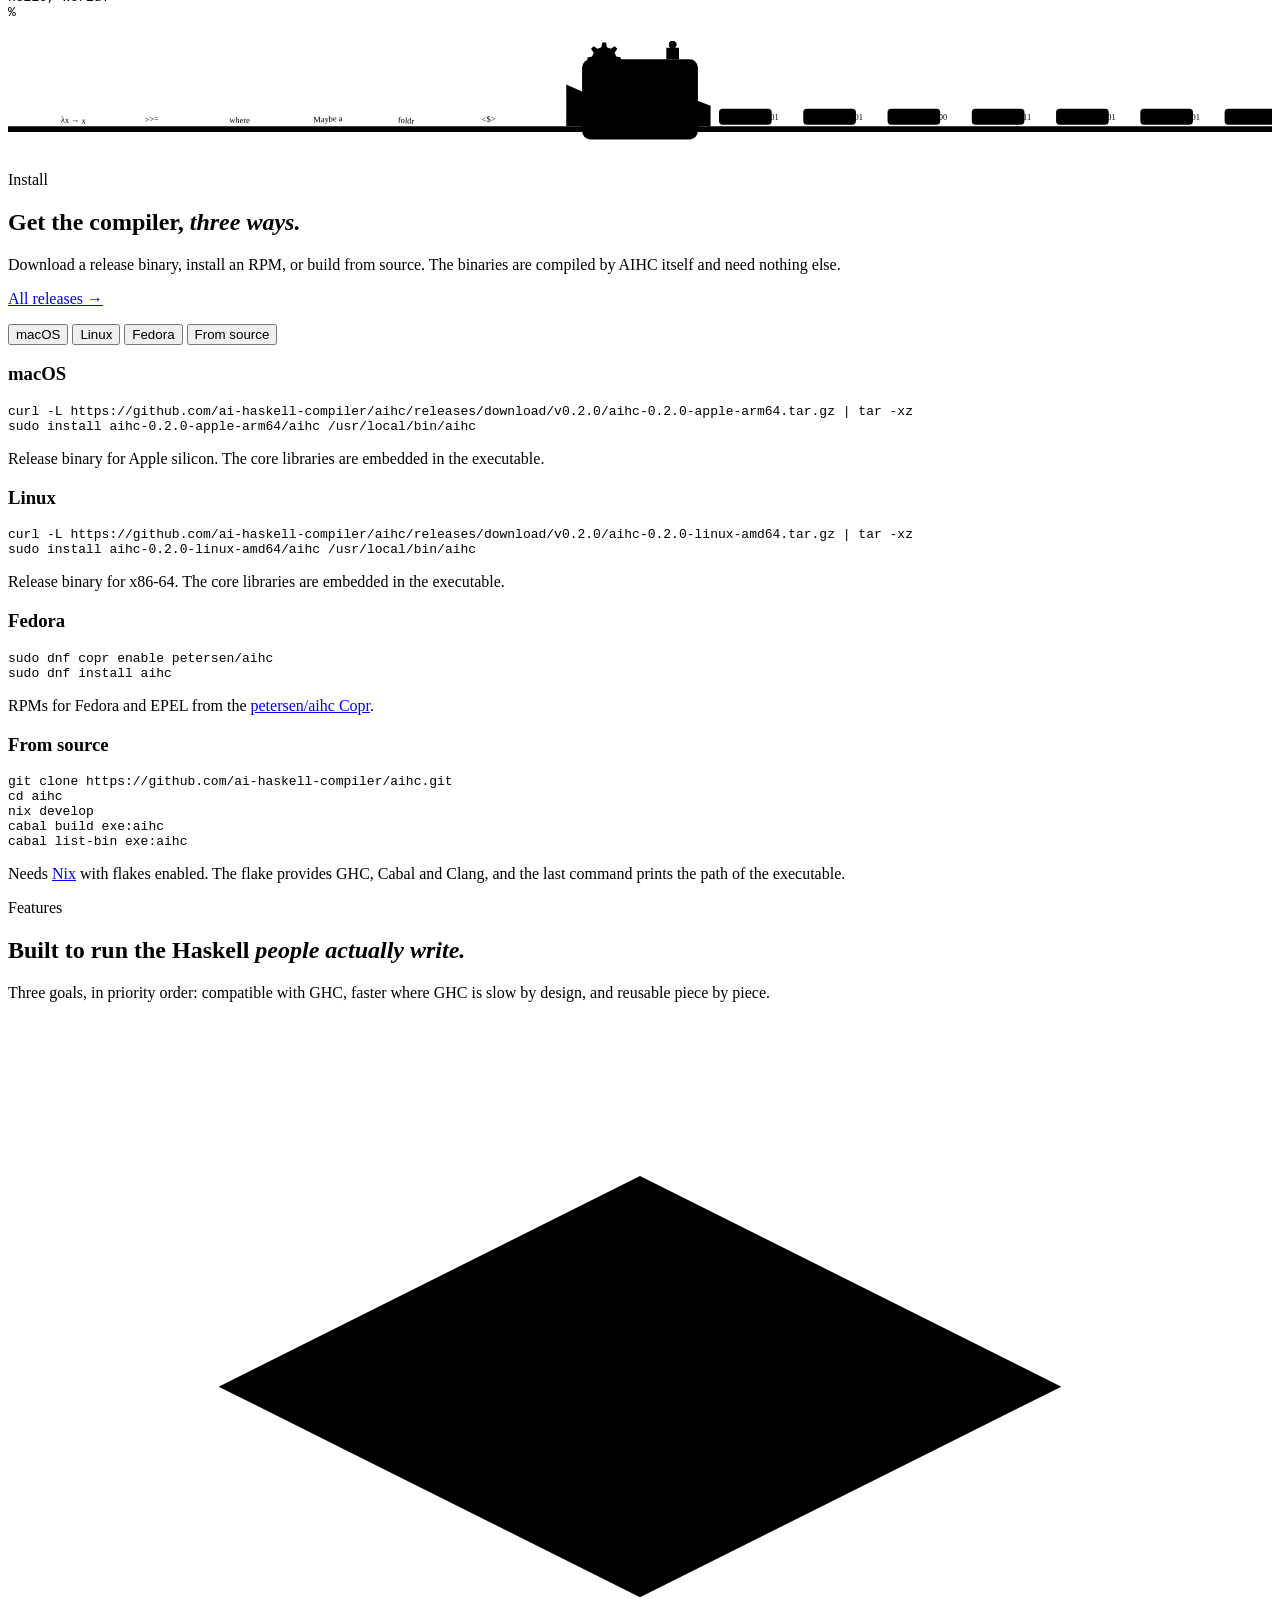
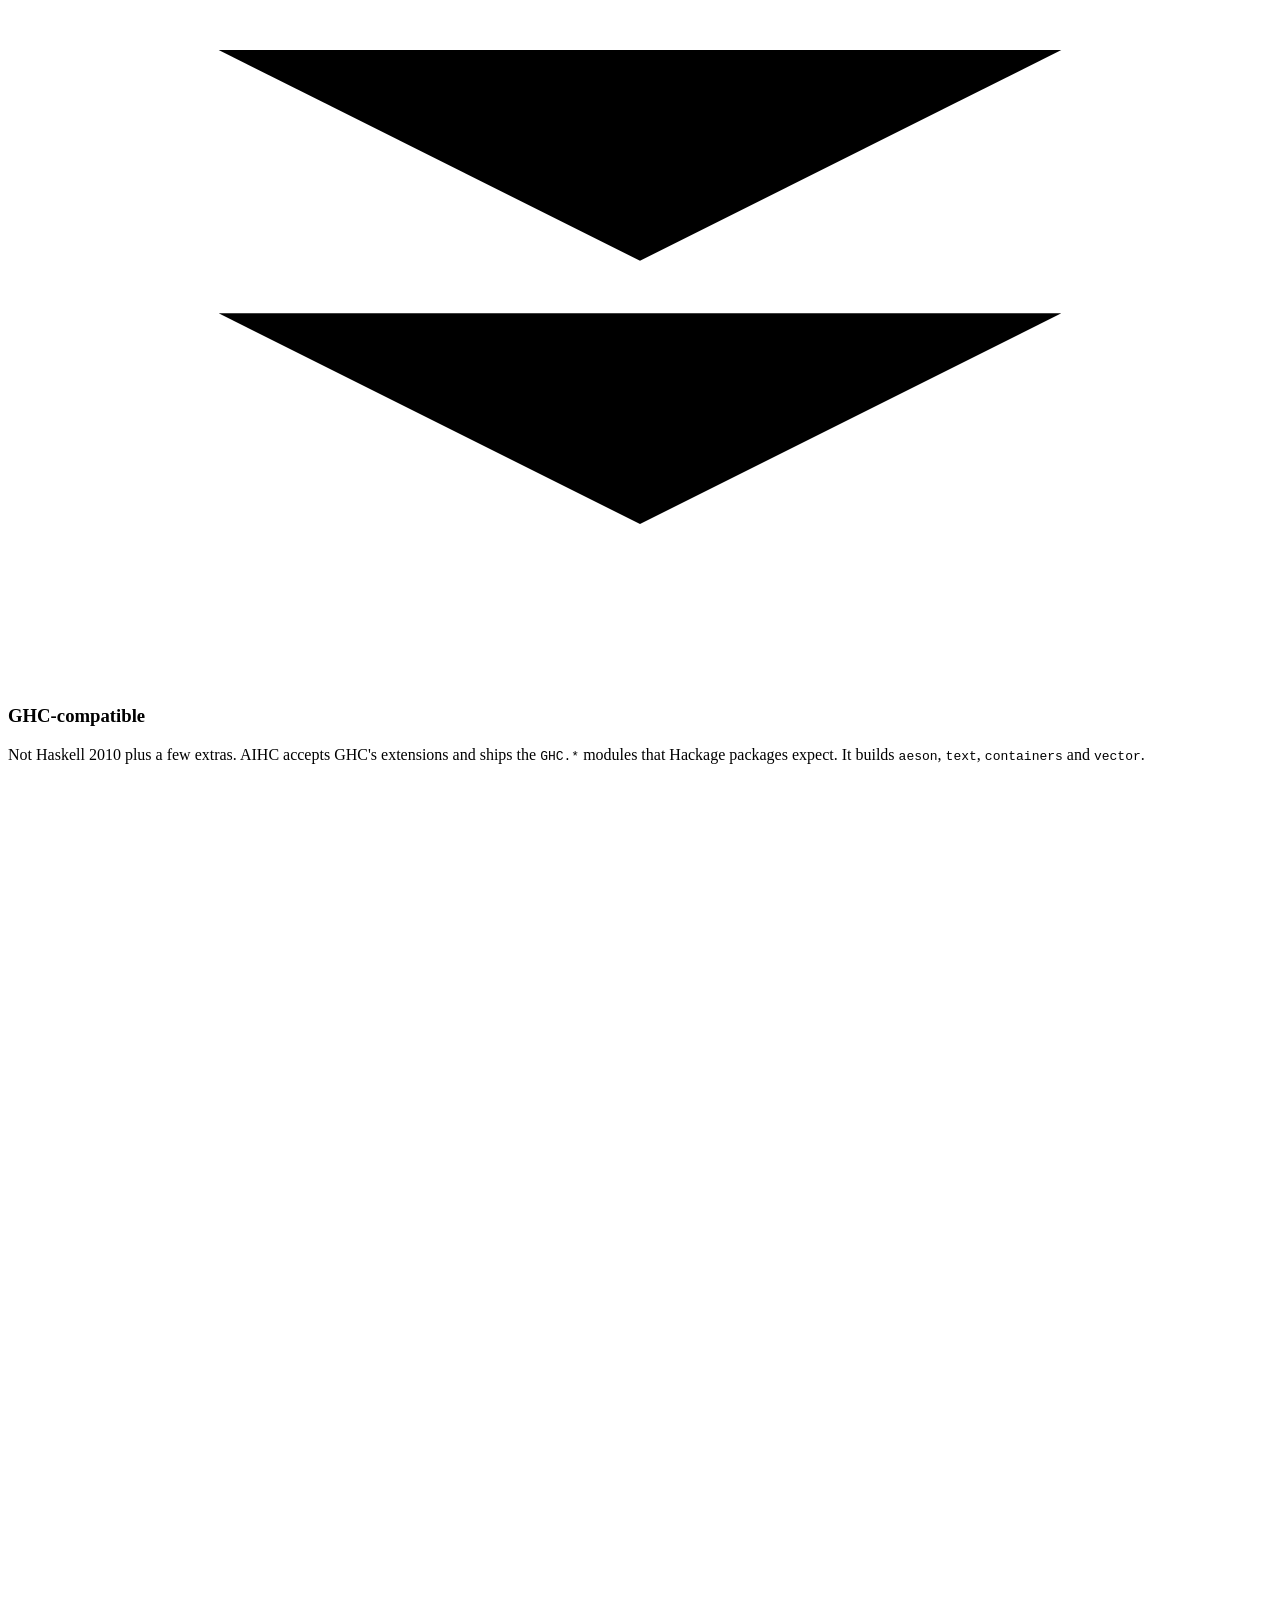
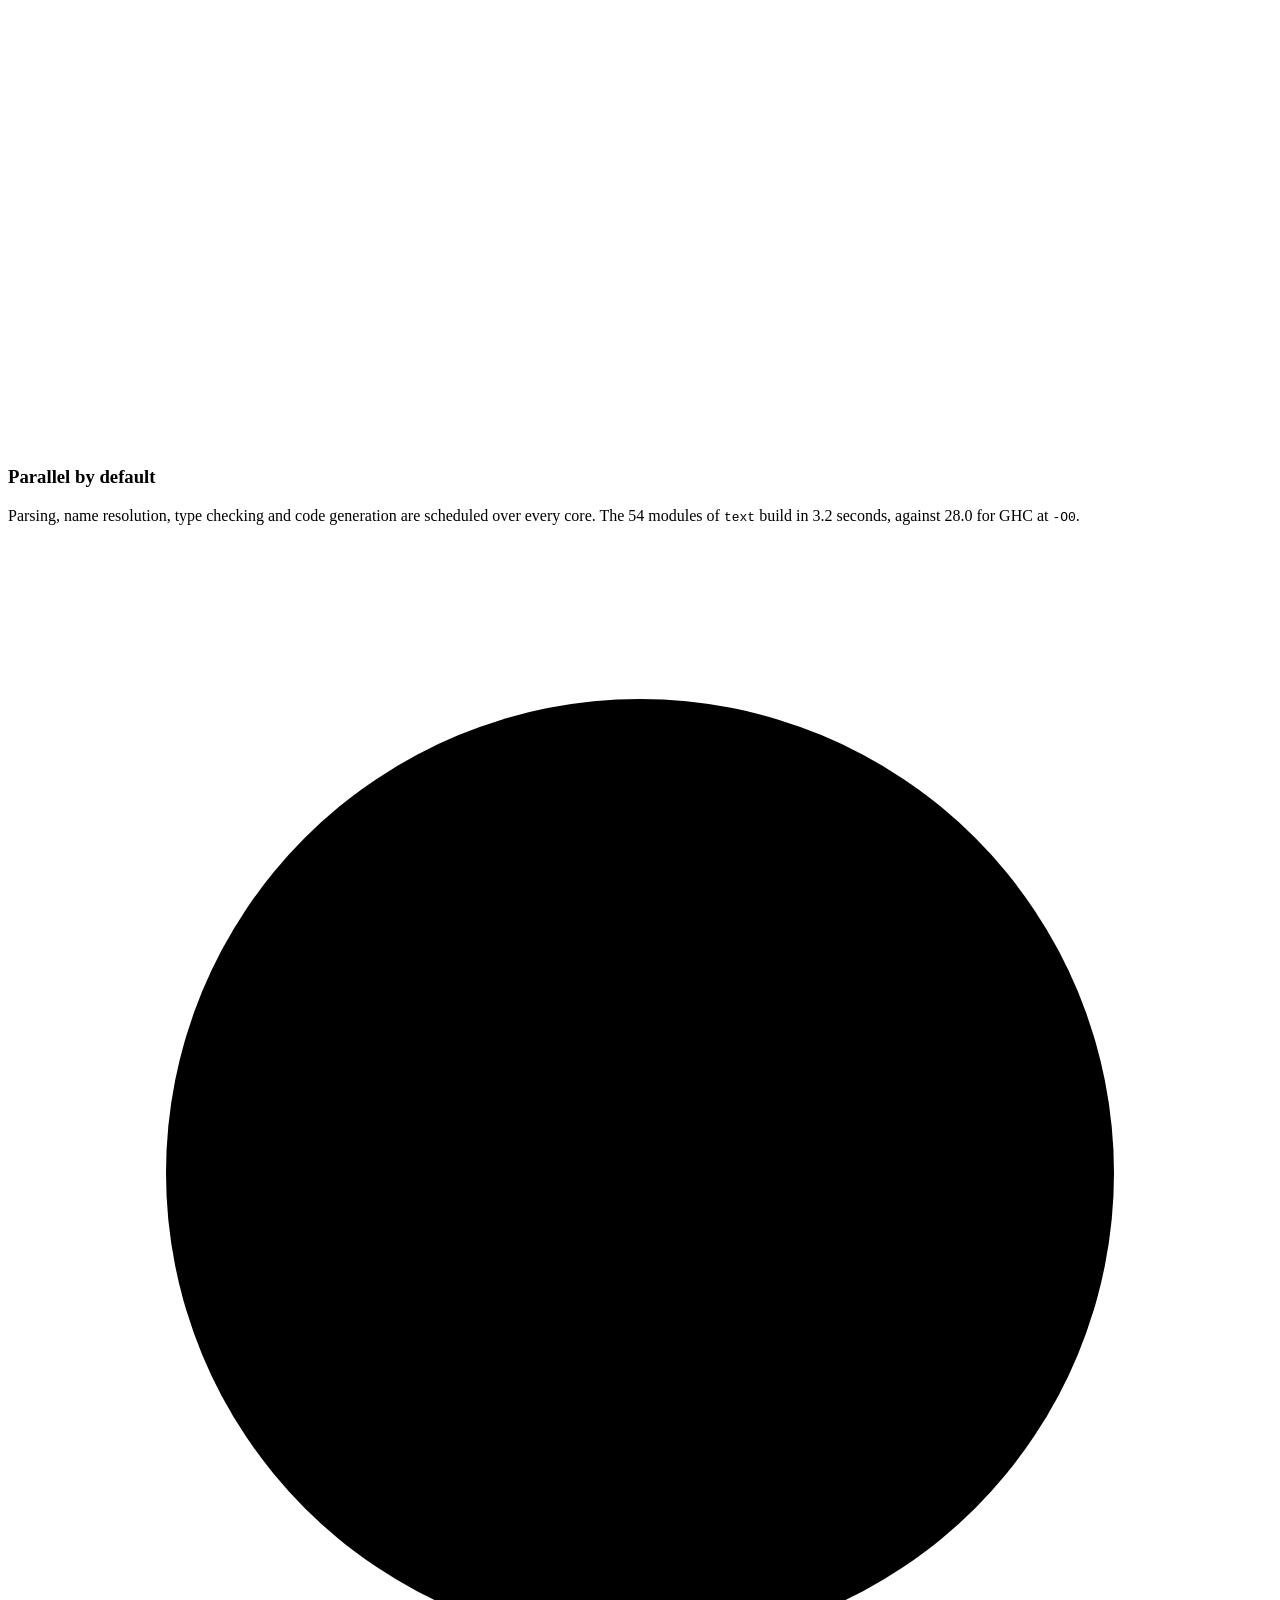
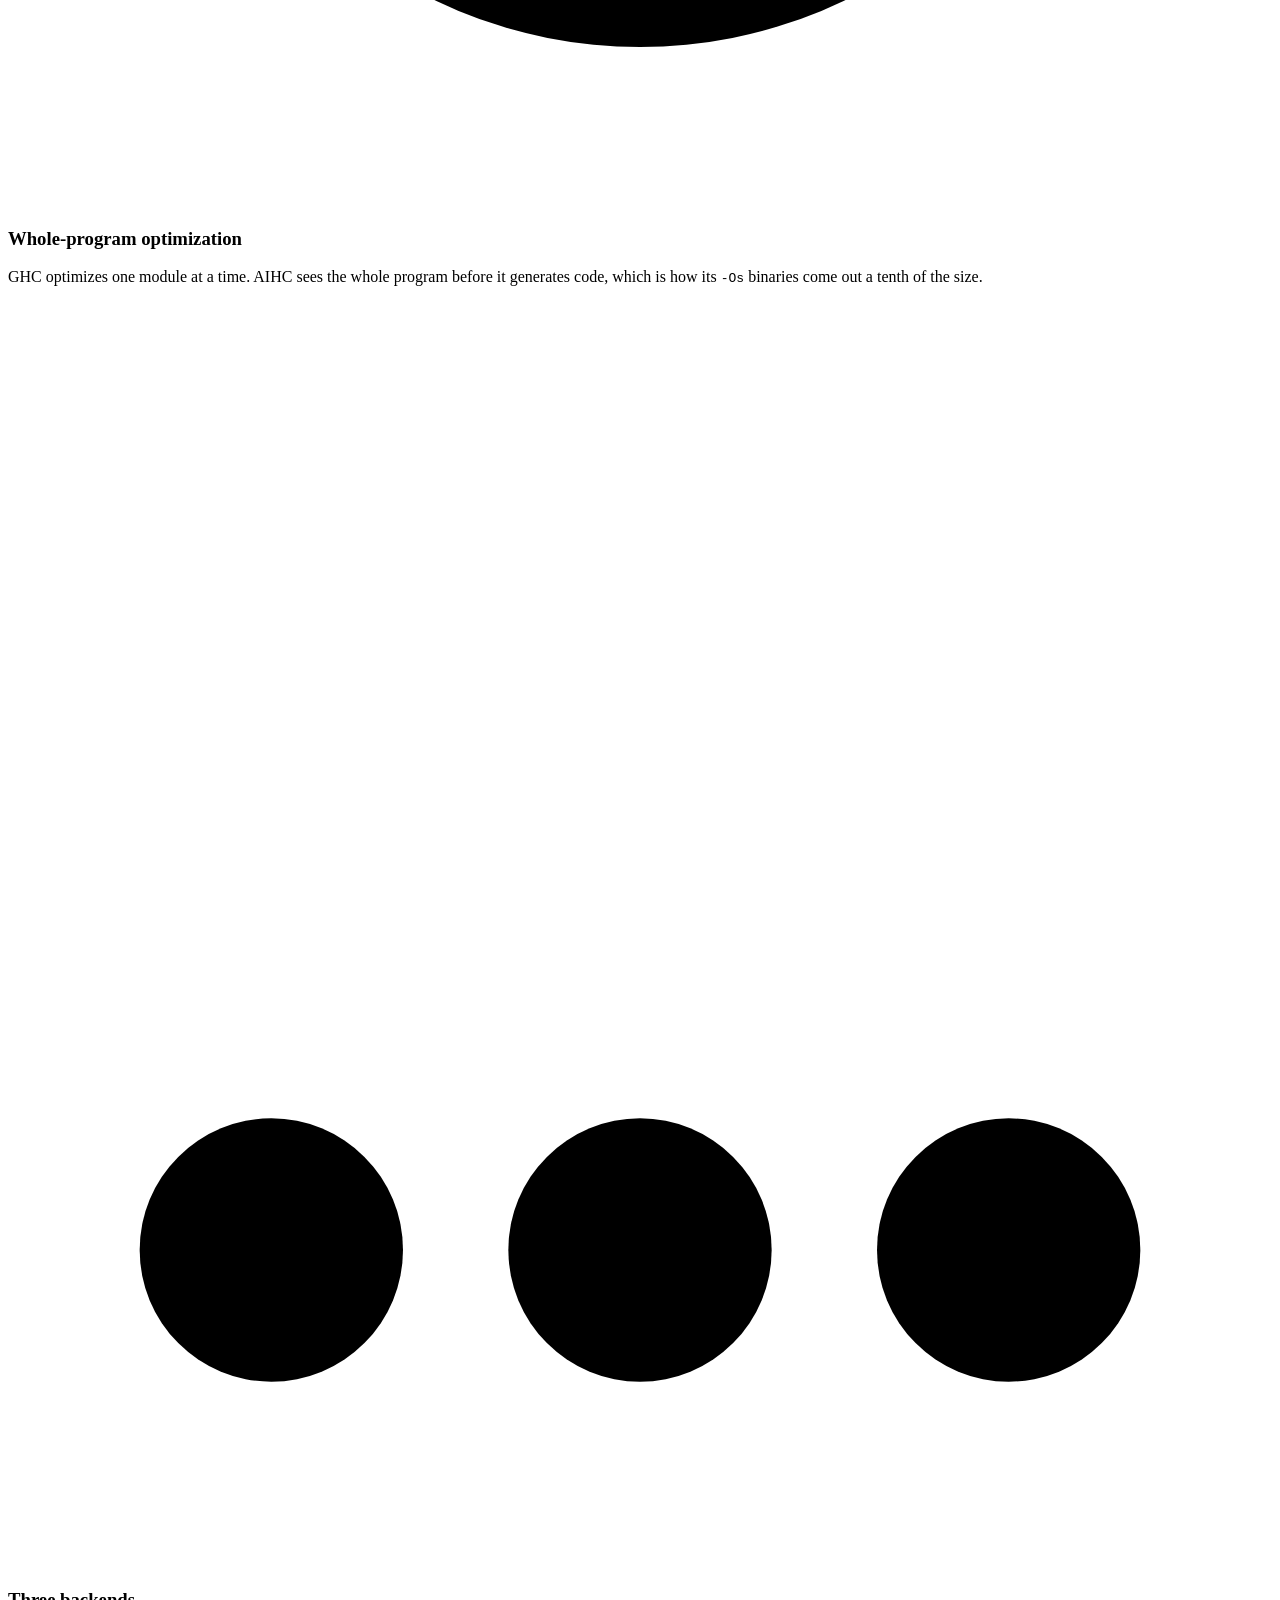
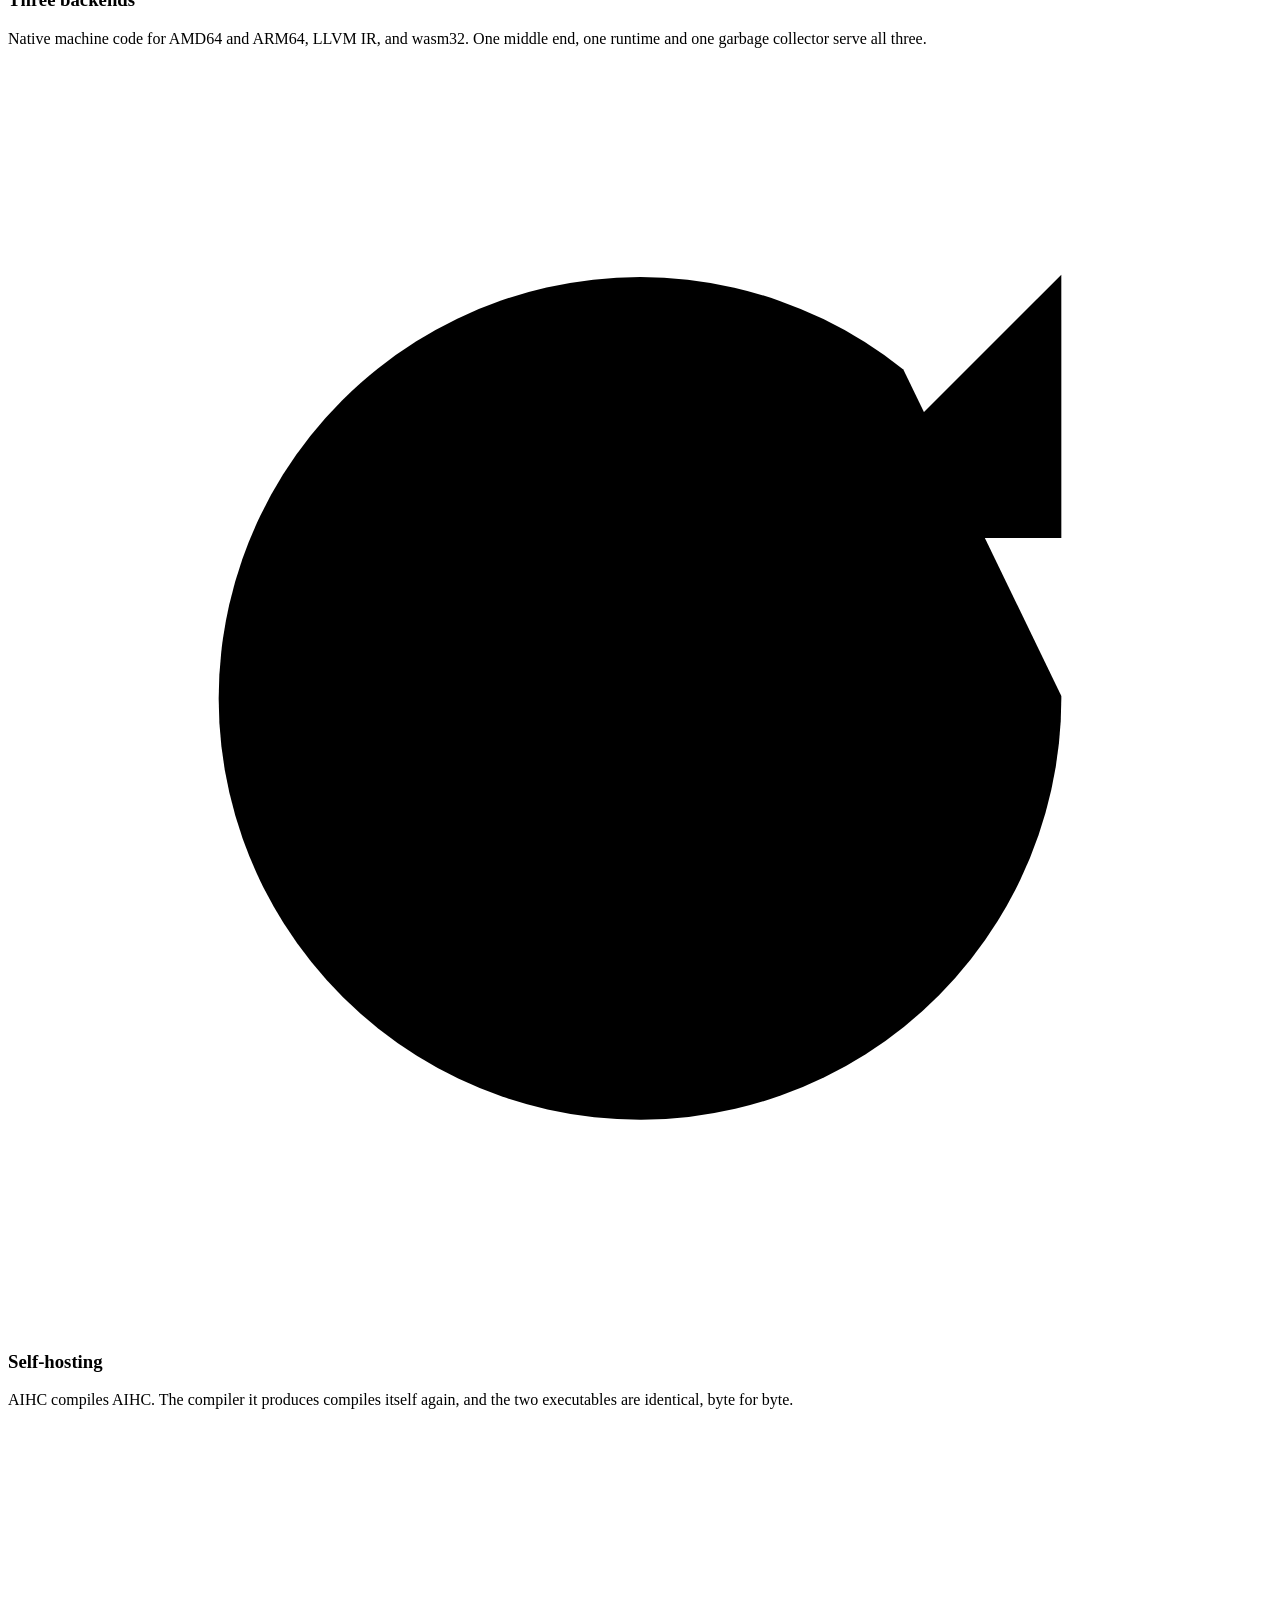
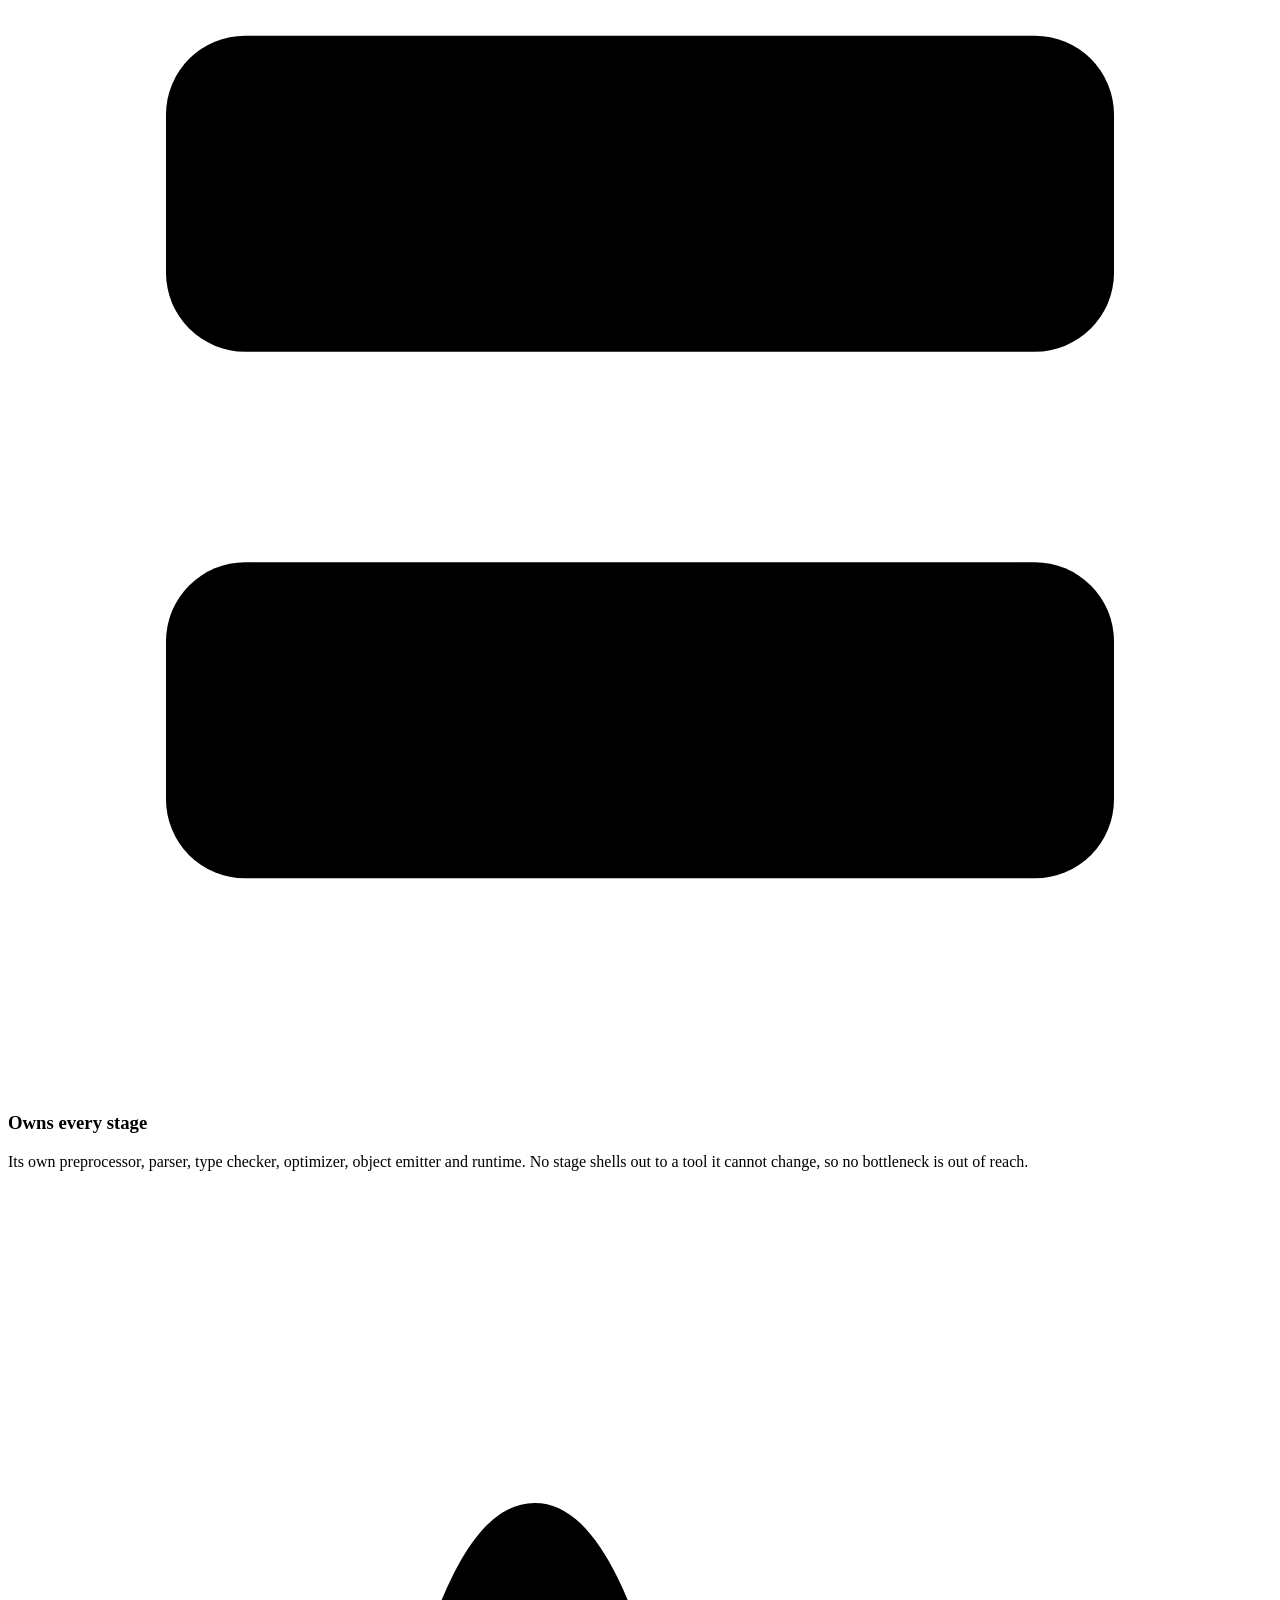
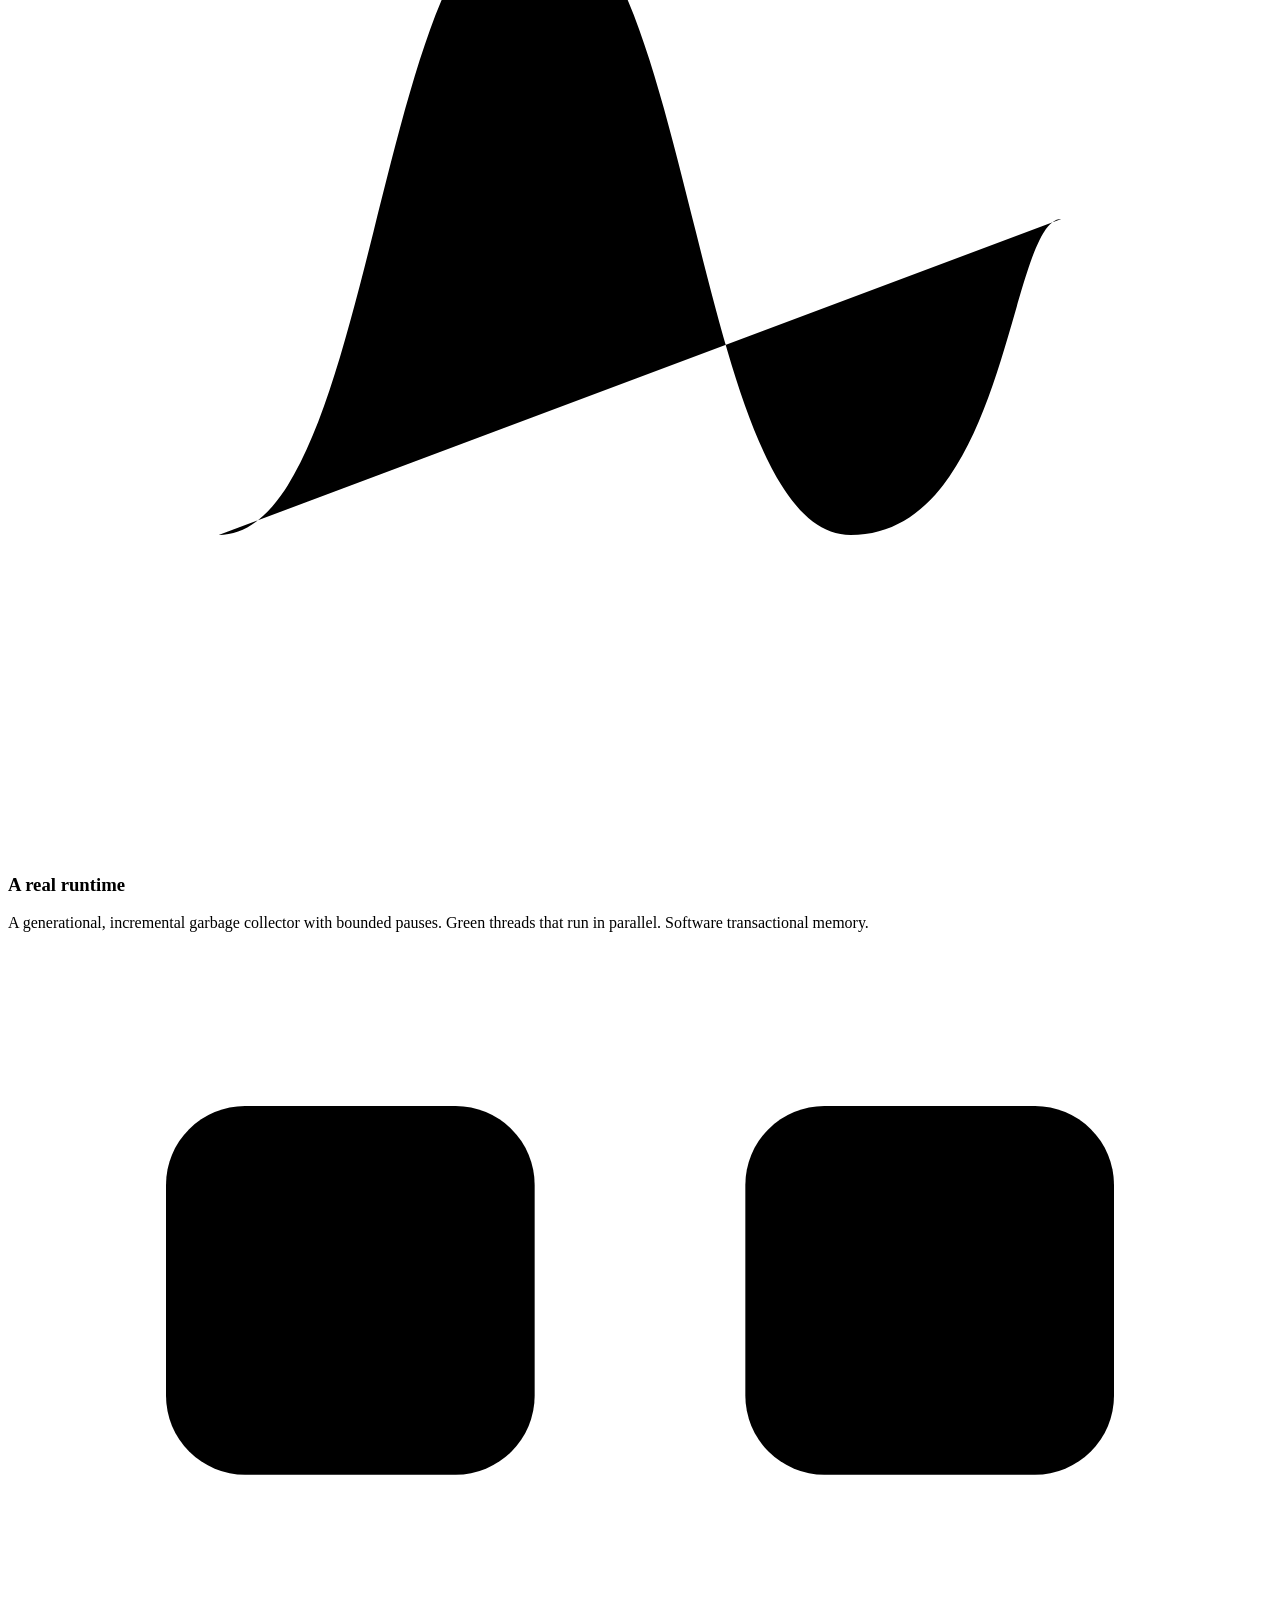
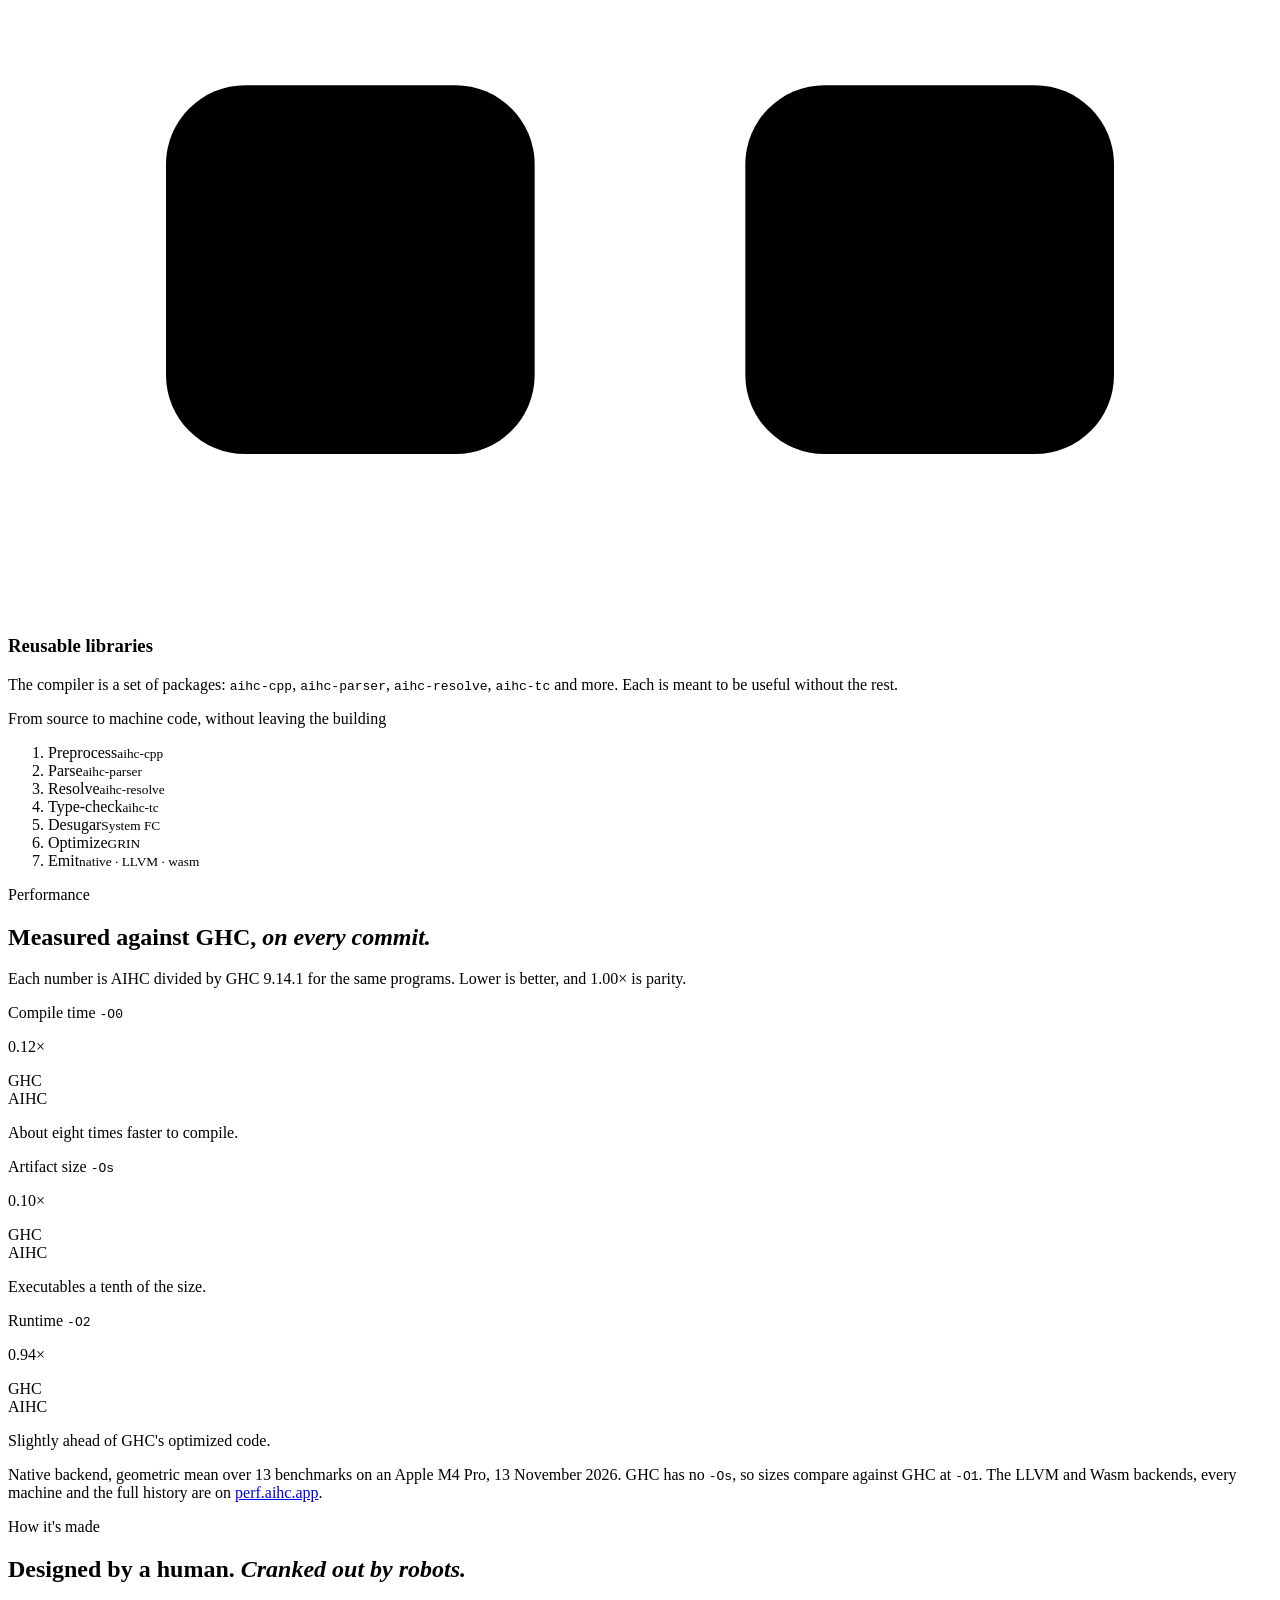
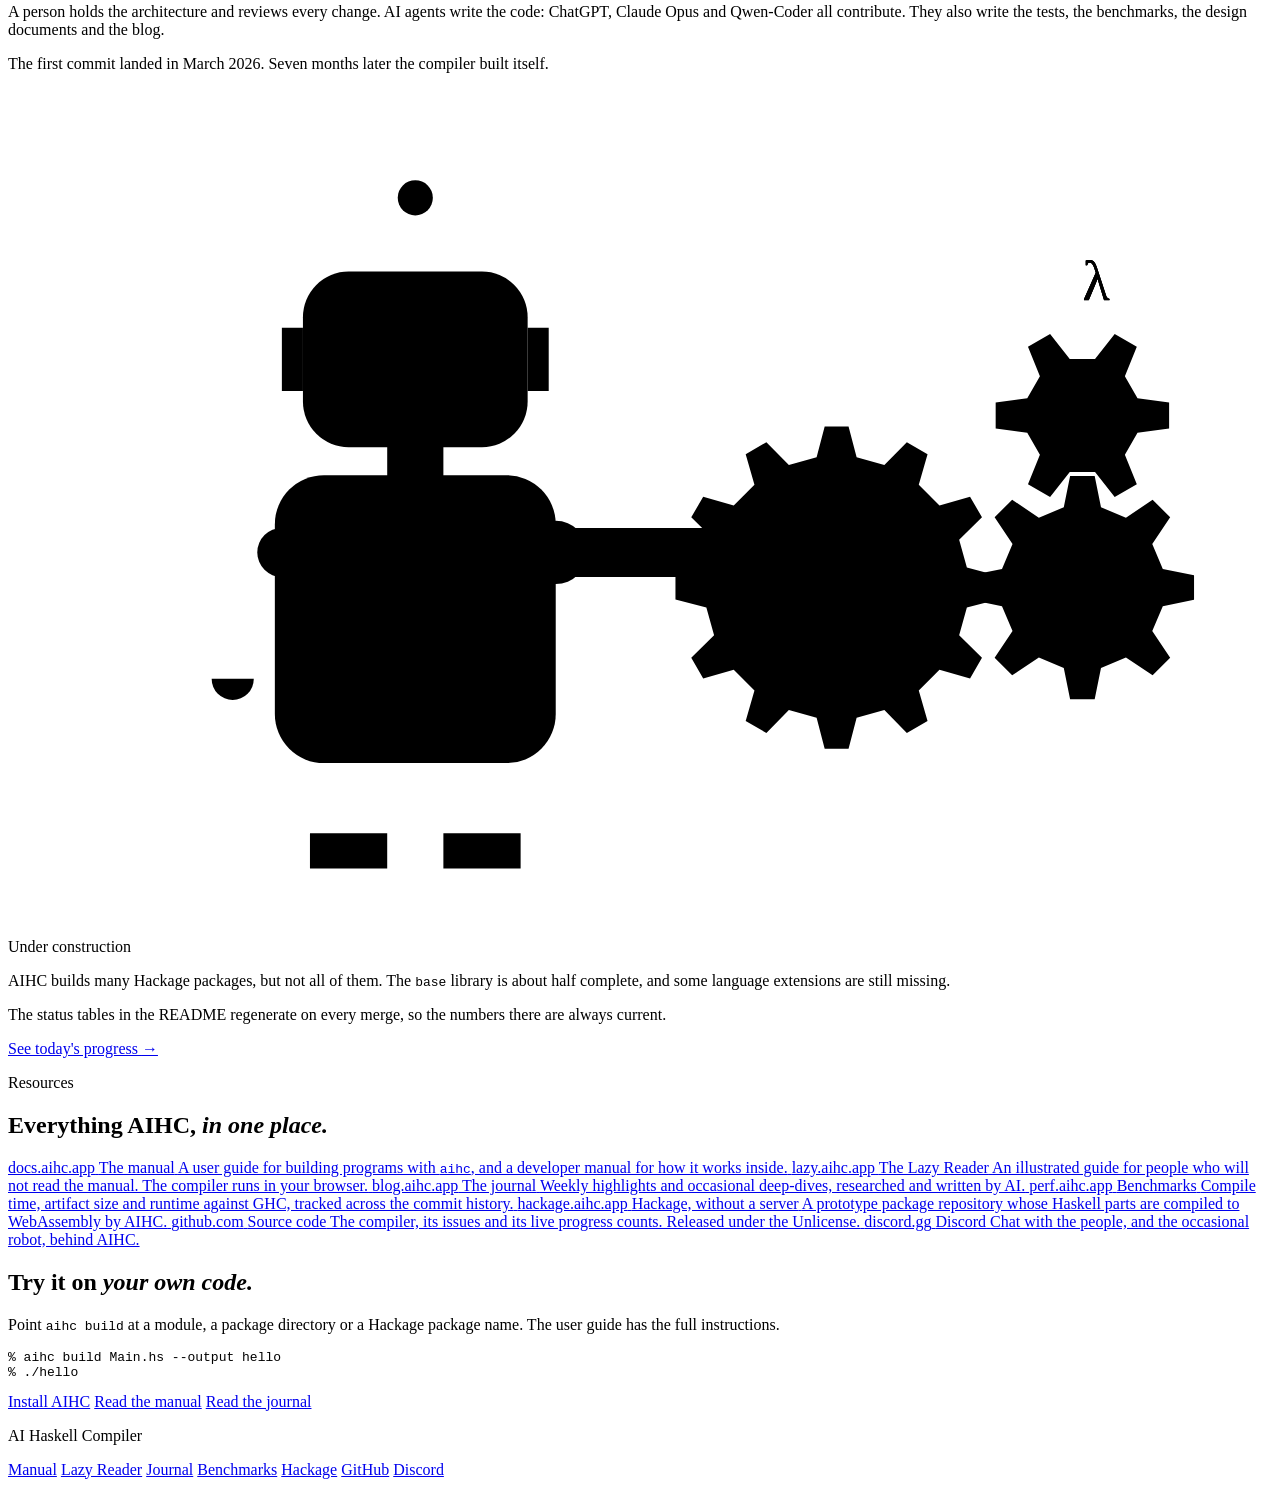
==== commit ce039707: "feat: refresh the landing page with a new hero and animated illustrations Lead with what the compile" ====
--- a/public/index.html
+++ b/public/index.html
@@ -3,13 +3,13 @@
 <head>
 <meta charset="utf-8">
 <meta name="viewport" content="width=device-width, initial-scale=1">
-<title>AIHC · The AI-written Haskell compiler</title>
-<meta name="description" content="AIHC is a Haskell compiler written by AI agents under human direction. It compiles GHC-flavoured Haskell to native code, LLVM IR and WebAssembly, and it compiles itself.">
+<title>AIHC · Fast builds, small binaries, real Haskell</title>
+<meta name="description" content="AIHC is a self-hosting Haskell compiler with fast builds and small executables. It compiles GHC-flavoured Haskell to native code, LLVM IR and WebAssembly. Written by AI agents under human direction.">
 <link rel="canonical" href="https://aihc.app/">
 <meta property="og:type" content="website">
 <meta property="og:url" content="https://aihc.app/">
-<meta property="og:title" content="AIHC · The AI-written Haskell compiler">
-<meta property="og:description" content="A modern, self-hosting Haskell compiler. It targets native machine code, LLVM IR and WebAssembly.">
+<meta property="og:title" content="AIHC · Fast builds, small binaries, real Haskell">
+<meta property="og:description" content="A self-hosting Haskell compiler with fast builds and small executables. It targets native machine code, LLVM IR and WebAssembly.">
 <meta name="theme-color" content="#151318" media="(prefers-color-scheme: dark)">
 <meta name="theme-color" content="#faf8f3" media="(prefers-color-scheme: light)">
 <link rel="icon" href="/favicon.svg" type="image/svg+xml">
@@ -35,7 +35,7 @@
           </g>
         </svg>
       </span>
-      <span class="brand-name">AI Haskell Compiler</span>
+      <span class="brand-name">AIHC</span>
     </a>
     <nav aria-label="Primary">
       <a href="#install">Install</a>
@@ -61,9 +61,8 @@
   </div>
   <div class="wrap hero-inner">
     <div class="hero-copy">
-      <p class="eyebrow"><span class="pulse" aria-hidden="true"></span>Self-hosting since 2026</p>
-      <h1>A Haskell compiler, <em>written by AI.</em></h1>
-      <p class="lede">AIHC is a modern, self-hosting Haskell compiler. It targets native machine code, LLVM IR and WebAssembly.</p>
+      <h1><span>Fast builds.</span> <span>Small binaries.</span> <em>Real Haskell.</em></h1>
+      <p class="lede">AIHC is a self-hosting Haskell compiler. It targets native machine code, LLVM IR and WebAssembly.</p>
       <div class="cta">
         <a class="btn btn-primary" href="#install">Install AIHC</a>
         <a class="btn btn-ghost" href="https://docs.aihc.app/">Read the manual</a>
@@ -82,6 +81,37 @@
 <span class="t-line t-out t-hello">Hello, world!</span>
 <span class="t-line t-last"><span class="t-prompt">%</span> <span class="t-caret"></span></span></code></pre>
     </div>
+  </div>
+  <div class="machine" role="img" aria-label="Illustration: snippets of Haskell ride a conveyor belt into a box labelled AIHC, and tidy blocks of binary come out the other side.">
+    <svg viewBox="0 0 2400 224" preserveAspectRatio="xMidYMid slice" aria-hidden="true" focusable="false">
+      <defs>
+        <path id="gear-12" d="M37.1 -5.7L45.9 -3.4L45.9 3.4L37.1 5.7L34.9 13.6L41.4 20.0L38.0 25.9L29.3 23.4L23.4 29.3L25.9 38.0L20.0 41.4L13.6 34.9L5.7 37.1L3.4 45.9L-3.4 45.9L-5.7 37.1L-13.6 34.9L-20.0 41.4L-25.9 38.0L-23.4 29.3L-29.3 23.4L-38.0 25.9L-41.4 20.0L-34.9 13.6L-37.1 5.7L-45.9 3.4L-45.9 -3.4L-37.1 -5.7L-34.9 -13.6L-41.4 -20.0L-38.0 -25.9L-29.3 -23.4L-23.4 -29.3L-25.9 -38.0L-20.0 -41.4L-13.6 -34.9L-5.7 -37.1L-3.4 -45.9L3.4 -45.9L5.7 -37.1L13.6 -34.9L20.0 -41.4L25.9 -38.0L23.4 -29.3L29.3 -23.4L38.0 -25.9L41.4 -20.0L34.9 -13.6Z"/>
+        <path id="gear-8" d="M22.9 -5.3L31.8 -3.5L31.8 3.5L22.9 5.3L19.9 12.4L25.0 20.0L20.0 25.0L12.4 19.9L5.3 22.9L3.5 31.8L-3.5 31.8L-5.3 22.9L-12.4 19.9L-20.0 25.0L-25.0 20.0L-19.9 12.4L-22.9 5.3L-31.8 3.5L-31.8 -3.5L-22.9 -5.3L-19.9 -12.4L-25.0 -20.0L-20.0 -25.0L-12.4 -19.9L-5.3 -22.9L-3.5 -31.8L3.5 -31.8L5.3 -22.9L12.4 -19.9L20.0 -25.0L25.0 -20.0L19.9 -12.4Z"/>
+        <path id="gear-6" d="M15.7 -4.9L24.7 -3.7L24.7 3.7L15.7 4.9L12.1 11.2L15.5 19.6L9.2 23.2L3.6 16.1L-3.6 16.1L-9.2 23.2L-15.5 19.6L-12.1 11.2L-15.7 4.9L-24.7 3.7L-24.7 -3.7L-15.7 -4.9L-12.1 -11.2L-15.5 -19.6L-9.2 -23.2L-3.6 -16.1L3.6 -16.1L9.2 -23.2L15.5 -19.6L12.1 -11.2Z"/>
+        <clipPath id="belt-in"><rect x="0" y="0" width="1080" height="224"/></clipPath>
+        <clipPath id="belt-out"><rect x="1322" y="0" width="1078" height="224"/></clipPath>
+      </defs>
+      <path class="m-legs" d="M80 188V230M240 188V230M400 188V230M560 188V230M720 188V230M880 188V230M1040 188V230M1360 188V230M1520 188V230M1680 188V230M1840 188V230M2000 188V230M2160 188V230M2320 188V230"/>
+      <path class="m-belt" d="M-10 177H2410V188H-10Z"/>
+      <path class="m-belt-dash" d="M-40 182.5H2440"/>
+      <g clip-path="url(#belt-in)"><g class="m-in"><g><text x="-60" y="170" transform="rotate(-4 -60 170)">map f xs</text><text x="100" y="170" transform="rotate(3 100 170)" class="hot">λx → x</text><text x="260" y="170" transform="rotate(-6 260 170)">&gt;&gt;=</text><text x="420" y="170" transform="rotate(2 420 170)">where</text><text x="580" y="170" transform="rotate(-3 580 170)" class="hot">Maybe a</text><text x="740" y="170" transform="rotate(5 740 170)">foldr</text><text x="900" y="170" transform="rotate(-5 900 170)" class="hot">&lt;$&gt;</text><text x="1060" y="170" transform="rotate(3 1060 170)">data T</text></g><g transform="translate(-1280)"><text x="-60" y="170" transform="rotate(-4 -60 170)">map f xs</text><text x="100" y="170" transform="rotate(3 100 170)" class="hot">λx → x</text><text x="260" y="170" transform="rotate(-6 260 170)">&gt;&gt;=</text><text x="420" y="170" transform="rotate(2 420 170)">where</text><text x="580" y="170" transform="rotate(-3 580 170)" class="hot">Maybe a</text><text x="740" y="170" transform="rotate(5 740 170)">foldr</text><text x="900" y="170" transform="rotate(-5 900 170)" class="hot">&lt;$&gt;</text><text x="1060" y="170" transform="rotate(3 1060 170)">data T</text></g></g></g>
+      <g clip-path="url(#belt-out)"><g class="m-out"><g><g transform="translate(1350 144)"><rect width="100" height="30" rx="7"/><text x="50" y="20.5">01100001</text></g><g transform="translate(1510 144)"><rect width="100" height="30" rx="7"/><text x="50" y="20.5">01101001</text></g><g transform="translate(1670 144)"><rect width="100" height="30" rx="7"/><text x="50" y="20.5">01101000</text></g><g transform="translate(1830 144)"><rect width="100" height="30" rx="7"/><text x="50" y="20.5">01100011</text></g><g transform="translate(1990 144)"><rect width="100" height="30" rx="7"/><text x="50" y="20.5">01100001</text></g><g transform="translate(2150 144)"><rect width="100" height="30" rx="7"/><text x="50" y="20.5">01101001</text></g><g transform="translate(2310 144)"><rect width="100" height="30" rx="7"/><text x="50" y="20.5">01101000</text></g><g transform="translate(2470 144)"><rect width="100" height="30" rx="7"/><text x="50" y="20.5">01100011</text></g></g><g transform="translate(-1280)"><g transform="translate(1350 144)"><rect width="100" height="30" rx="7"/><text x="50" y="20.5">01100001</text></g><g transform="translate(1510 144)"><rect width="100" height="30" rx="7"/><text x="50" y="20.5">01101001</text></g><g transform="translate(1670 144)"><rect width="100" height="30" rx="7"/><text x="50" y="20.5">01101000</text></g><g transform="translate(1830 144)"><rect width="100" height="30" rx="7"/><text x="50" y="20.5">01100011</text></g><g transform="translate(1990 144)"><rect width="100" height="30" rx="7"/><text x="50" y="20.5">01100001</text></g><g transform="translate(2150 144)"><rect width="100" height="30" rx="7"/><text x="50" y="20.5">01101001</text></g><g transform="translate(2310 144)"><rect width="100" height="30" rx="7"/><text x="50" y="20.5">01101000</text></g><g transform="translate(2470 144)"><rect width="100" height="30" rx="7"/><text x="50" y="20.5">01100011</text></g></g></g></g>
+      <g class="m-puffs"><circle cx="1262" cy="22" r="7"/><circle cx="1262" cy="22" r="7"/><circle cx="1262" cy="22" r="7"/></g>
+      <g transform="translate(1132 50)"><g class="m-gear"><use href="#gear-8"/><circle r="7"/></g></g>
+      <g class="m-box">
+        <path class="m-part" d="M1250 50V28H1274V50"/>
+        <path class="m-part" d="M1092 112L1060 98V177H1092Z"/>
+        <path class="m-part" d="M1308 128L1334 138V177H1308Z"/>
+        <path class="m-foot" d="M1104 202V214M1296 202V214"/>
+        <rect class="m-body" x="1090" y="50" width="220" height="152" rx="16"/>
+        <path class="m-slot" d="M1090 124V177M1310 138V177"/>
+        <text class="m-label" x="1200" y="124">AIHC</text>
+        <g class="m-gauge"><circle cx="1130" cy="160" r="15"/><path class="m-needle" d="M1130 160V149"/></g>
+        <path class="m-vent" d="M1164 152H1232M1164 160H1232M1164 168H1232"/>
+        <g class="m-lights"><circle cx="1252" cy="160" r="5"/><circle cx="1269" cy="160" r="5"/><circle cx="1286" cy="160" r="5"/></g>
+        <g class="m-rivets"><circle cx="1104" cy="64" r="2"/><circle cx="1296" cy="64" r="2"/><circle cx="1104" cy="188" r="2"/><circle cx="1296" cy="188" r="2"/></g>
+      </g>
+    </svg>
   </div>
 </section>
 
@@ -241,17 +271,54 @@
 </section>
 
 <section class="section" id="how">
-  <div class="wrap split">
+  <div class="wrap">
+  <div class="split">
     <div>
       <p class="kicker reveal">How it's made</p>
-      <h2 class="reveal">Designed by a human. <em>Typed by robots.</em></h2>
+      <h2 class="reveal">Designed by a human. <em>Cranked out by robots.</em></h2>
       <p class="reveal">A person holds the architecture and reviews every change. AI agents write the code: ChatGPT, Claude Opus and Qwen-Coder all contribute. They also write the tests, the benchmarks, the design documents and the blog.</p>
       <p class="reveal">The first commit landed in March 2026. Seven months later the compiler built itself.</p>
     </div>
+    <div class="robot-scene reveal" role="img" aria-label="Illustration: a small robot turns a crank that drives a train of gears.">
+      <svg class="robot" viewBox="20 40 360 236" aria-hidden="true" focusable="false">
+        <path class="r-ground" d="M40 263H366"/>
+        <path class="r-stand" d="M256 182V263M326 133V263M236 263H346"/>
+        <g class="r-sparks"><text x="326" y="100">λ</text><text x="326" y="100">λ</text><text x="326" y="100">λ</text></g>
+        <g transform="translate(326 133)"><g class="gear gear-c"><use href="#gear-6"/><circle r="5"/></g></g>
+        <g transform="translate(326 182)"><g class="gear gear-b"><use href="#gear-8"/><circle r="6"/></g></g>
+        <g transform="translate(256 182)"><g class="gear gear-a"><use href="#gear-12"/><circle class="ring" r="27"/><circle r="7"/><path class="crank" d="M0 0H26"/></g></g>
+        <g transform="translate(176 172)">
+          <g class="arm-rod"><path d="M0 0H-52"/><circle r="7.5"/></g>
+          <g class="arm-sleeve"><rect x="-7" y="-7" width="63" height="14" rx="7"/></g>
+        </g>
+        <g class="r-arm-idle"><path d="M98 174L84 208"/><path class="claw" d="M78 208a6 6 0 0 0 12 0"/></g>
+        <path class="r-legs" d="M118 232V252M154 232V252"/>
+        <path class="r-feet" d="M106 252H128V262H106ZM144 252H166V262H144Z"/>
+        <rect class="r-body" x="96" y="150" width="80" height="82" rx="14"/>
+        <rect class="r-panel" x="112" y="166" width="48" height="32" rx="6"/>
+        <text class="r-lambda" x="136" y="190">λ</text>
+        <path class="r-vent" d="M116 212H140M116 219H140"/>
+        <circle class="r-heart" cx="153" cy="215" r="4"/>
+        <circle class="r-joint" cx="176" cy="172" r="9"/>
+        <circle class="r-joint" cx="98" cy="172" r="7"/>
+        <g class="r-head">
+          <path class="r-neck" d="M128 140H144V152H128Z"/>
+          <path class="r-antenna" d="M136 92V76"/>
+          <circle class="r-bulb" cx="136" cy="71" r="5"/>
+          <path class="r-ears" d="M98 108H104V126H98ZM168 108H174V126H168Z"/>
+          <rect class="r-skull" x="104" y="92" width="64" height="50" rx="13"/>
+          <g class="r-eyes"><circle cx="124" cy="114" r="6"/><circle cx="148" cy="114" r="6"/></g>
+          <path class="r-mouth" d="M126 130H146"/>
+        </g>
+      </svg>
+    </div>
+  </div>
     <aside class="status reveal" aria-label="Project status">
       <p class="status-head"><span class="pulse" aria-hidden="true"></span>Under construction</p>
-      <p>AIHC builds many Hackage packages, but not all of them. The <code>base</code> library is about half complete, and some language extensions are still missing.</p>
-      <p>The status tables in the README regenerate on every merge, so the numbers there are always current.</p>
+      <div class="status-body">
+        <p>AIHC builds many Hackage packages, but not all of them. The <code>base</code> library is about half complete, and some language extensions are still missing.</p>
+        <p>The status tables in the README regenerate on every merge, so the numbers there are always current.</p>
+      </div>
       <a class="arrow-link" href="https://github.com/ai-haskell-compiler/aihc#readme">See today's progress <span aria-hidden="true">→</span></a>
     </aside>
   </div>
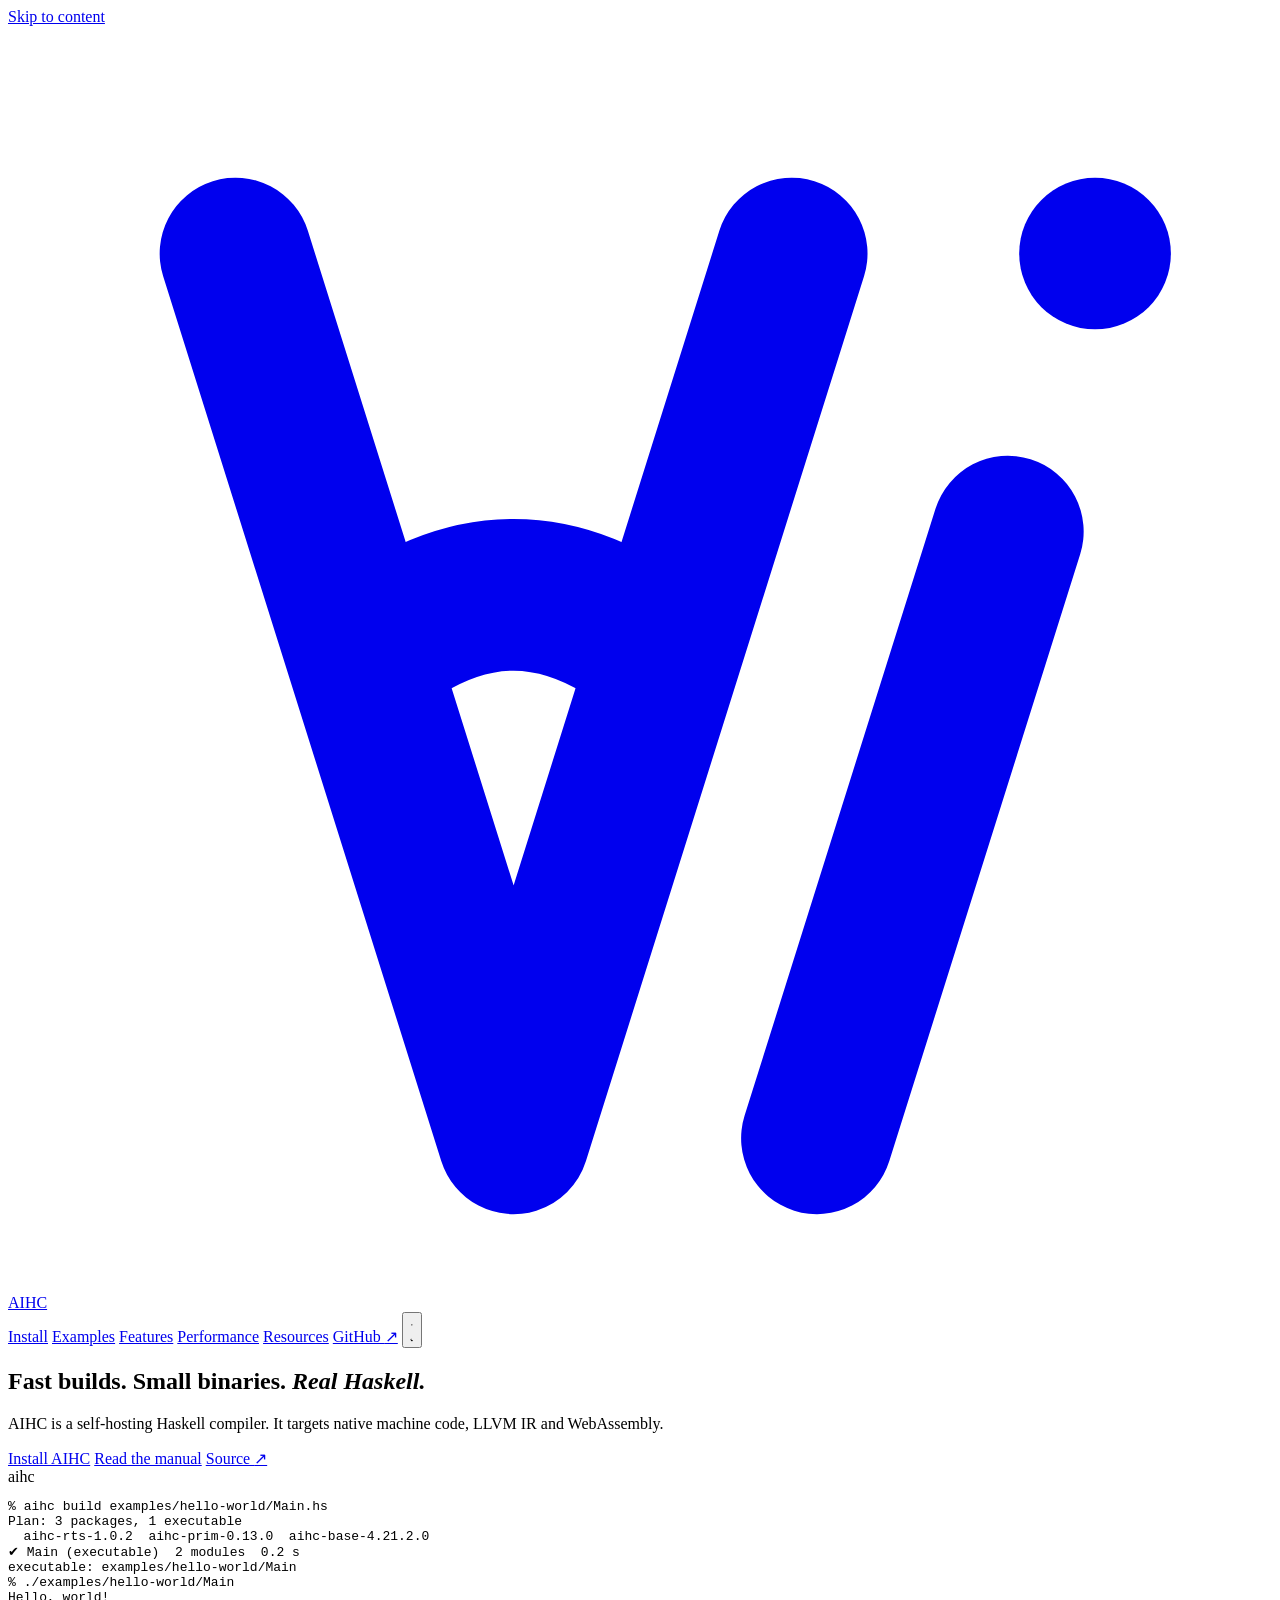
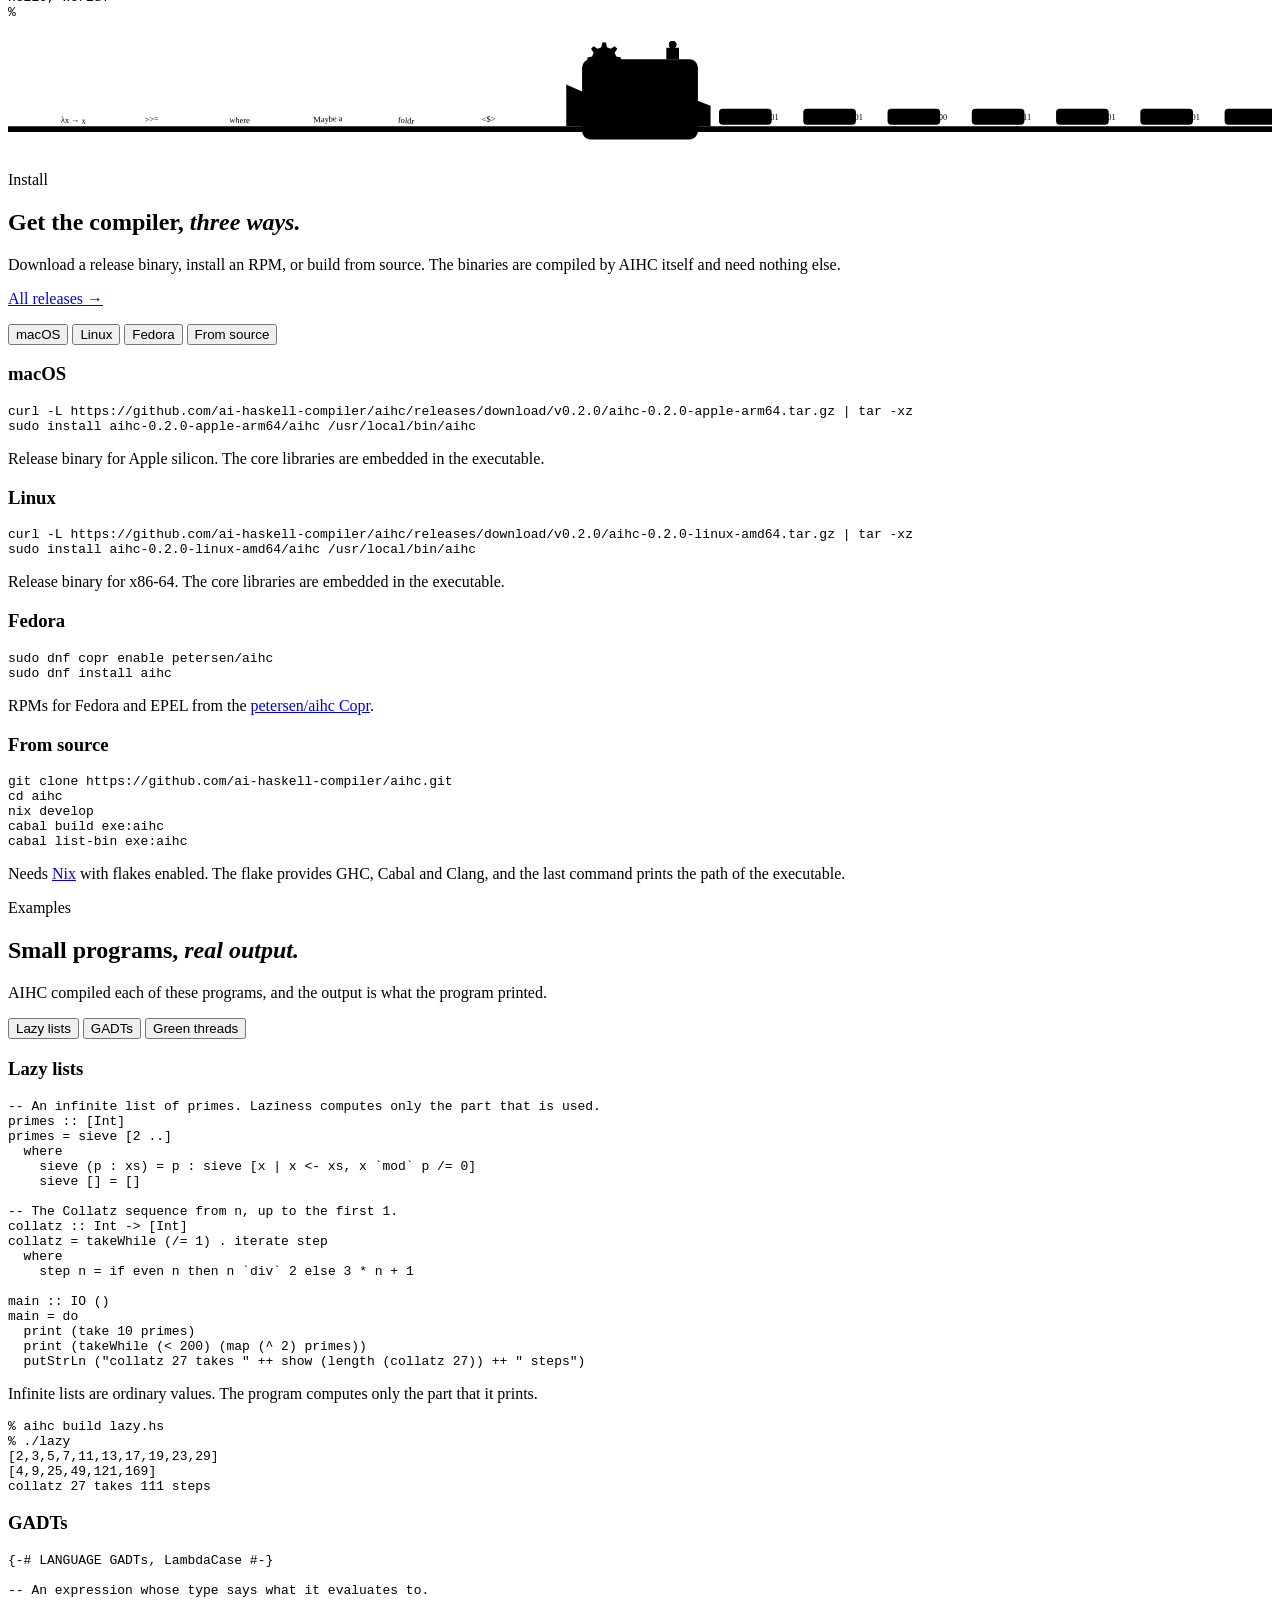
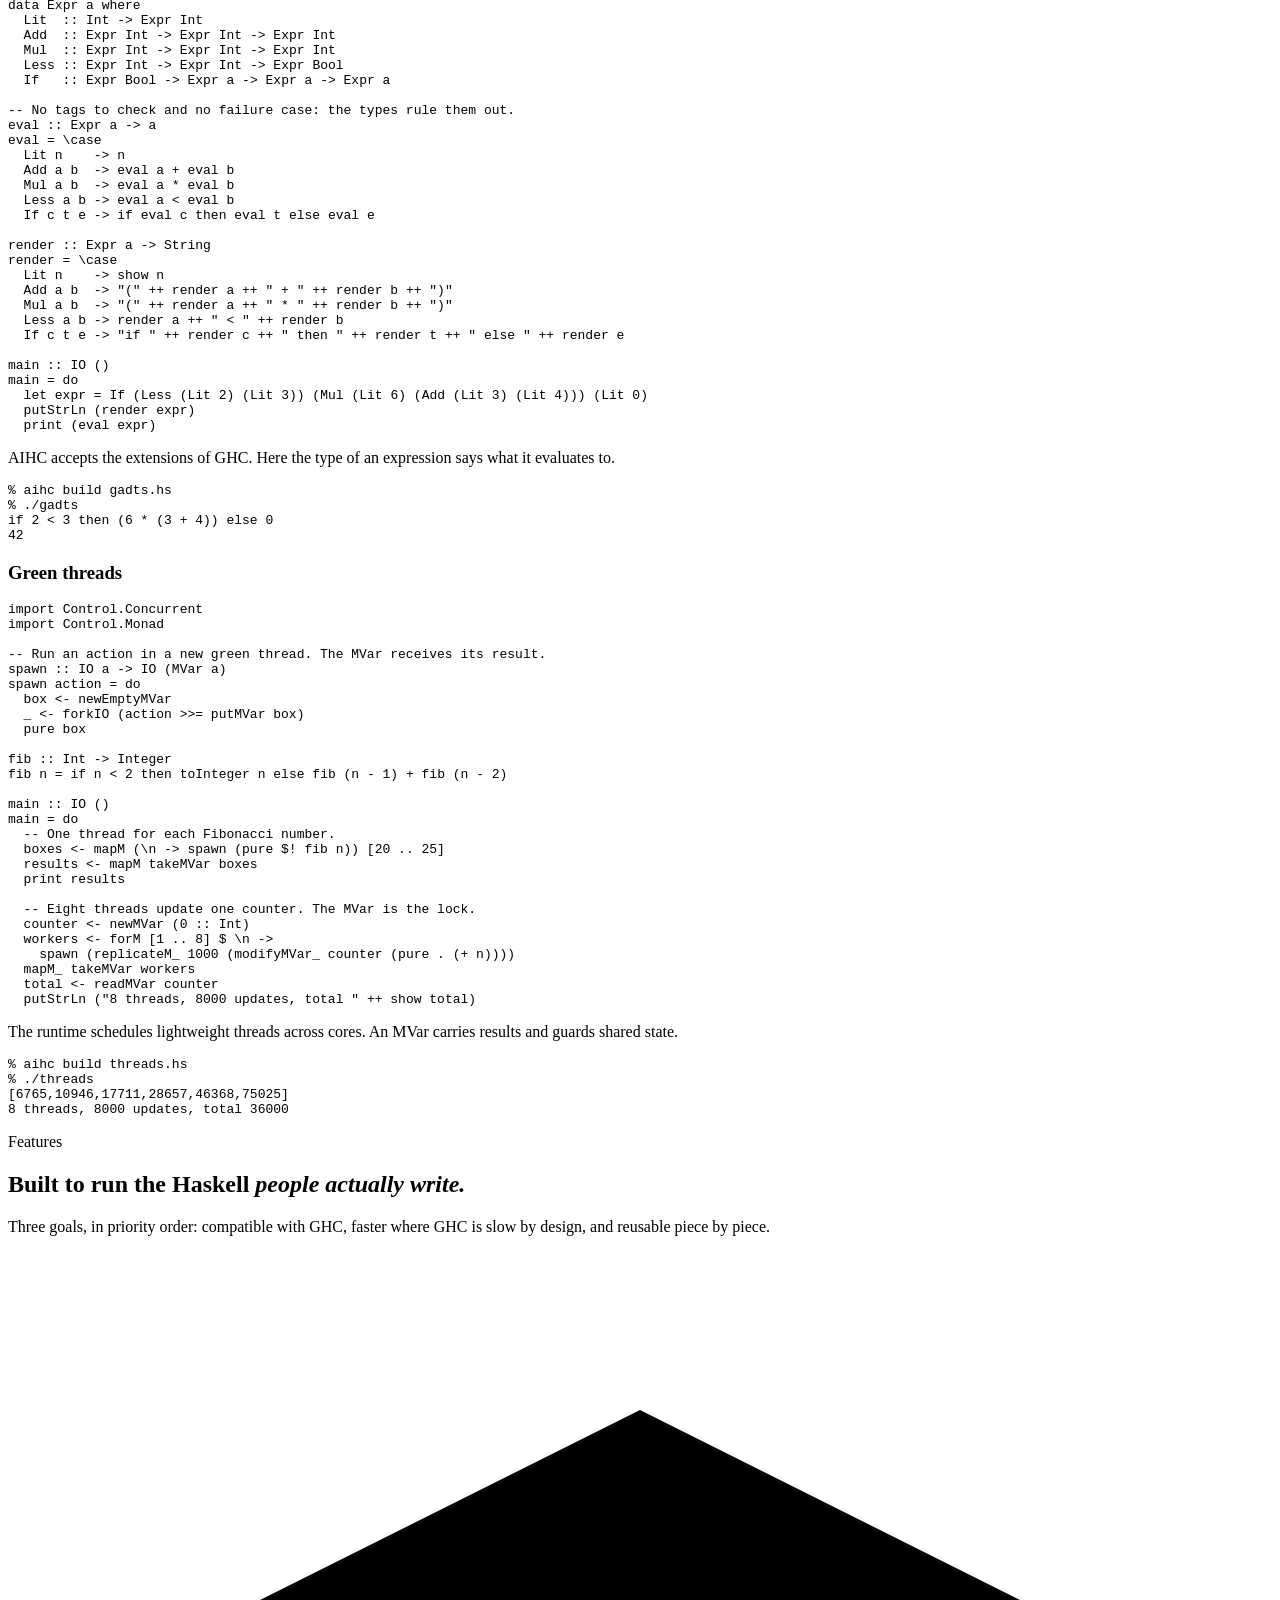
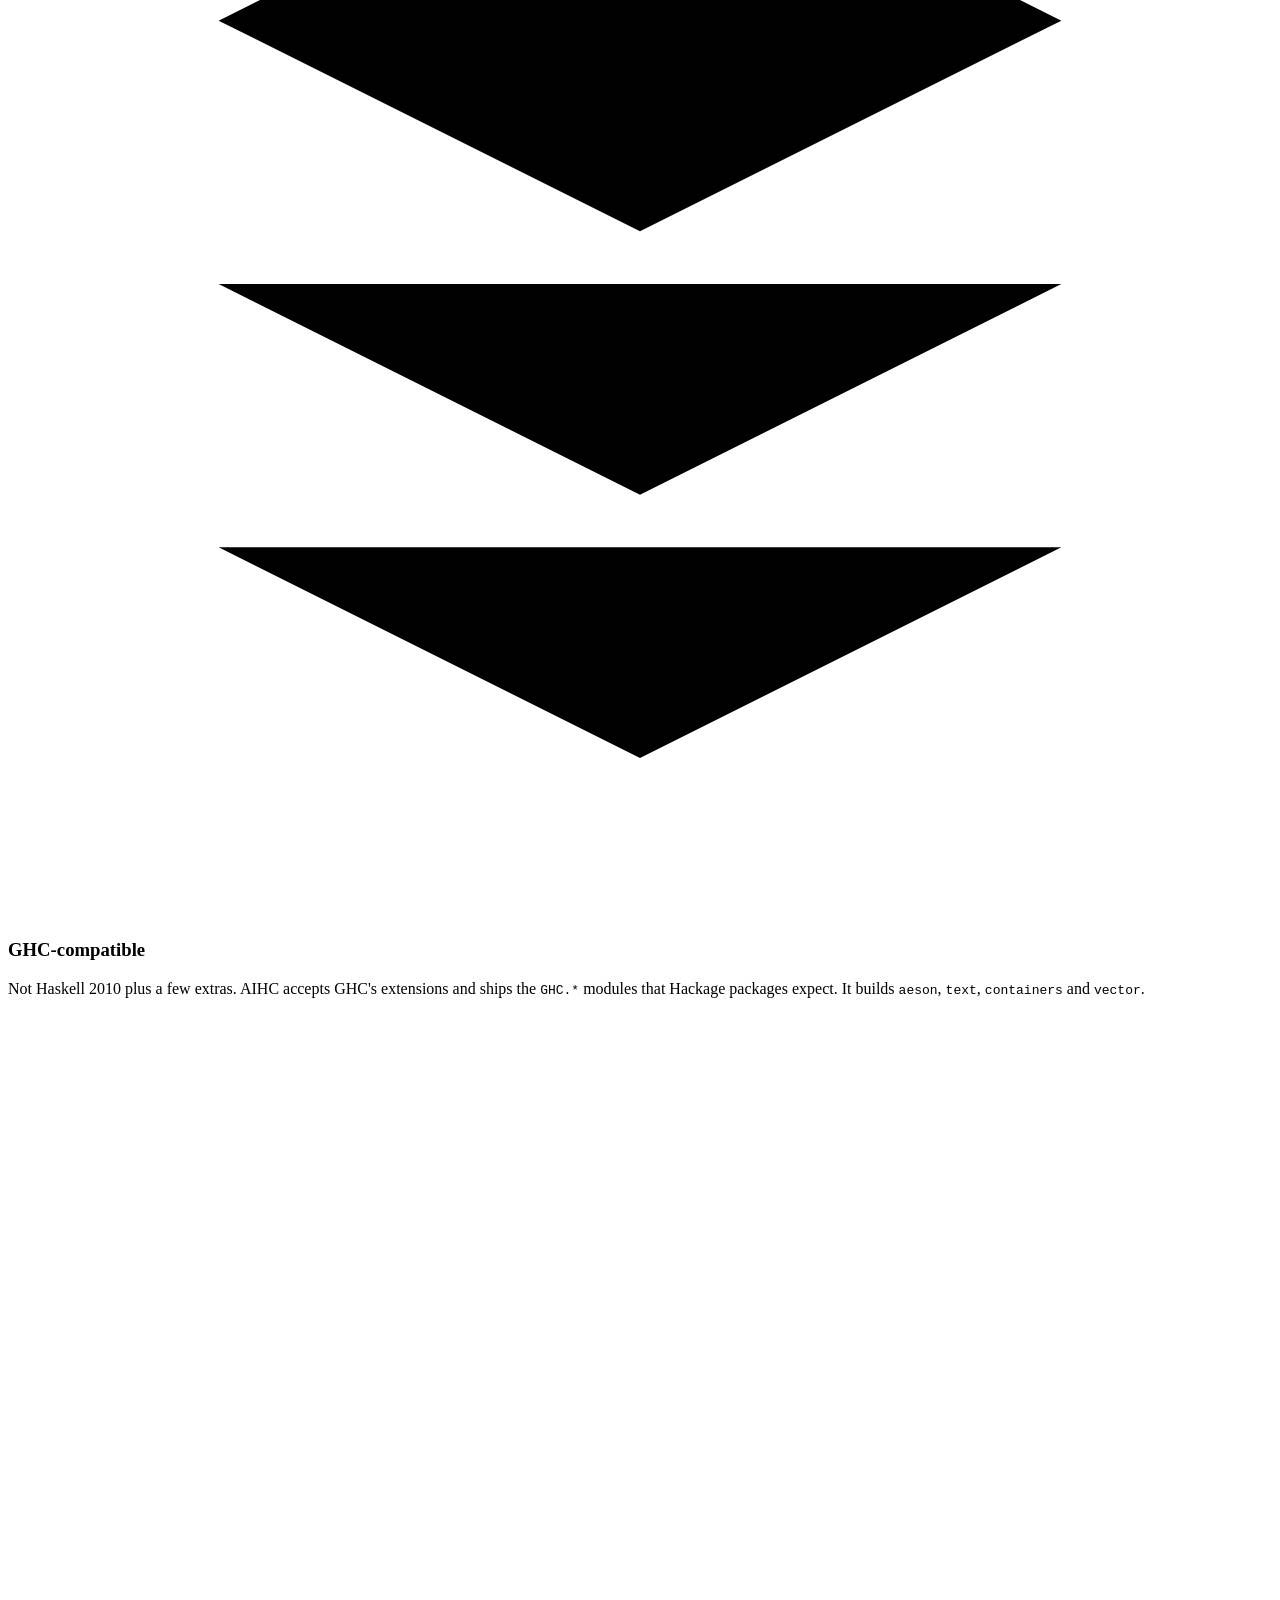
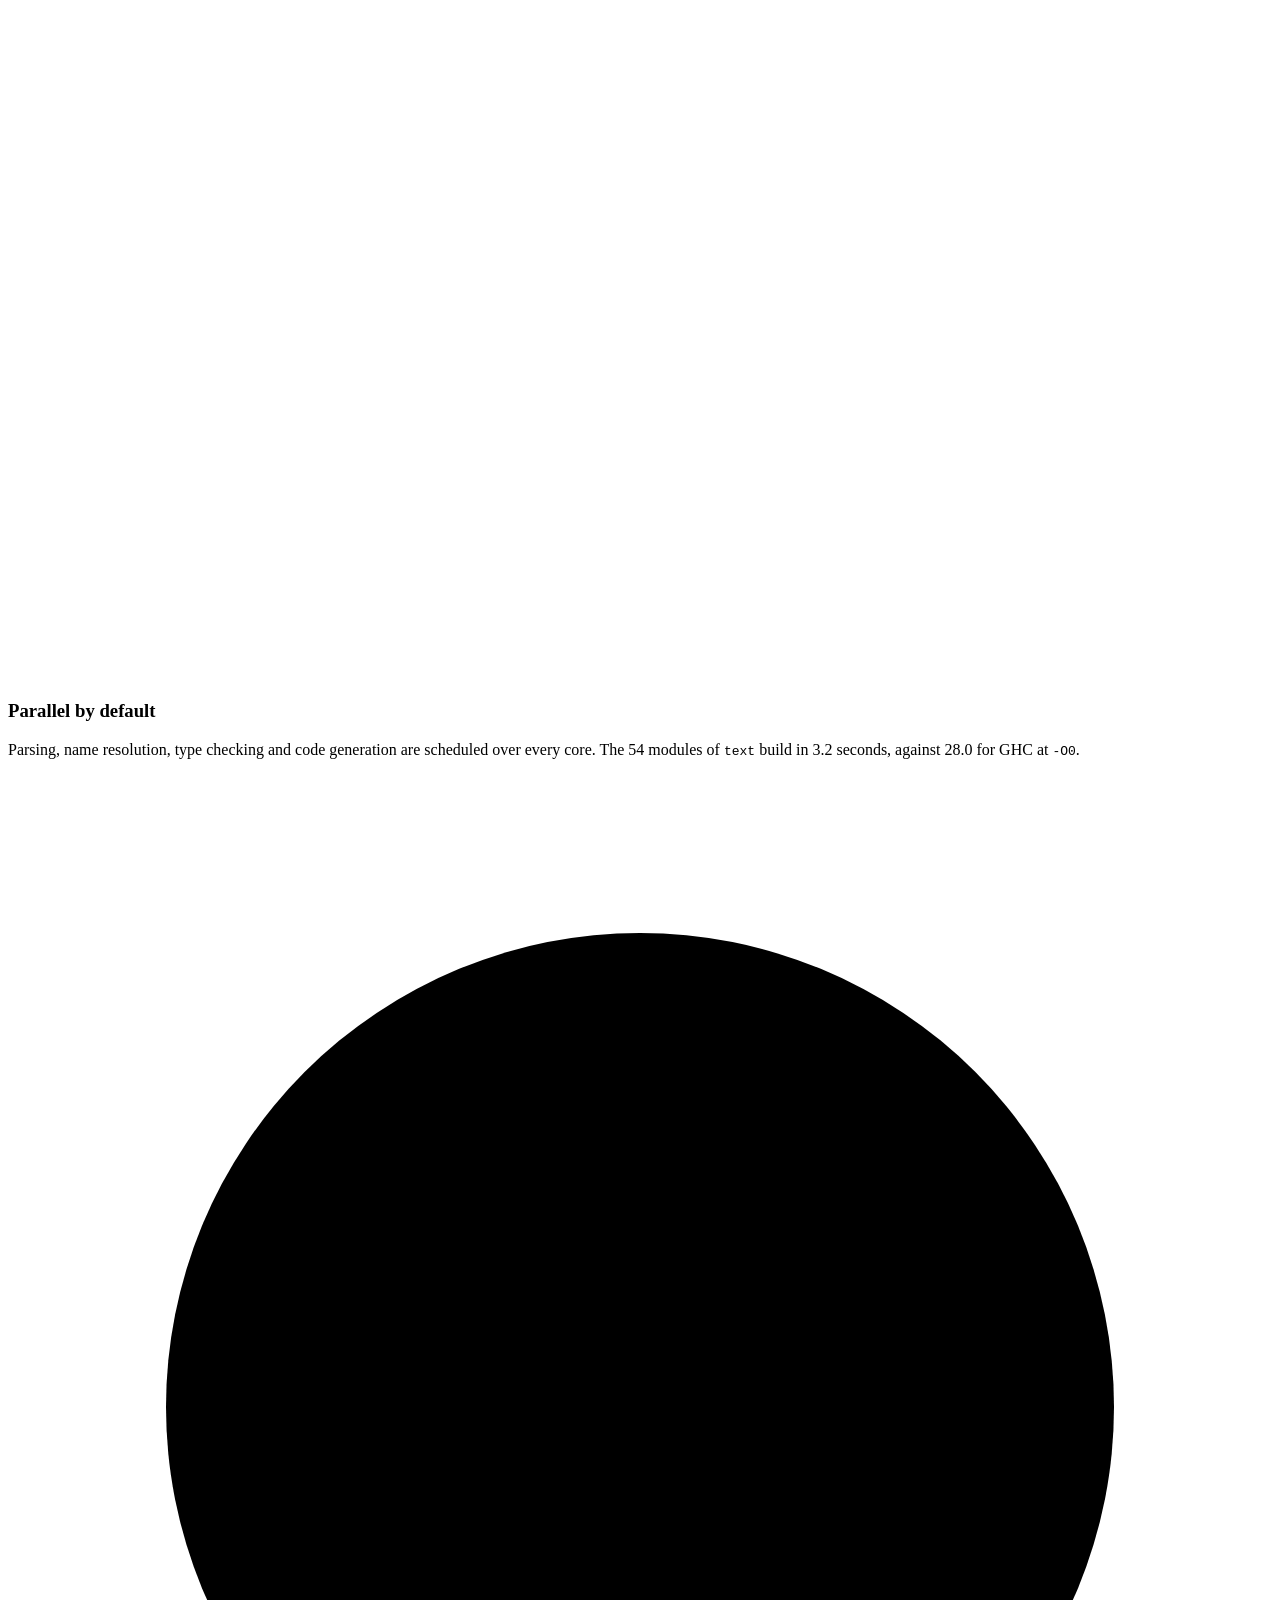
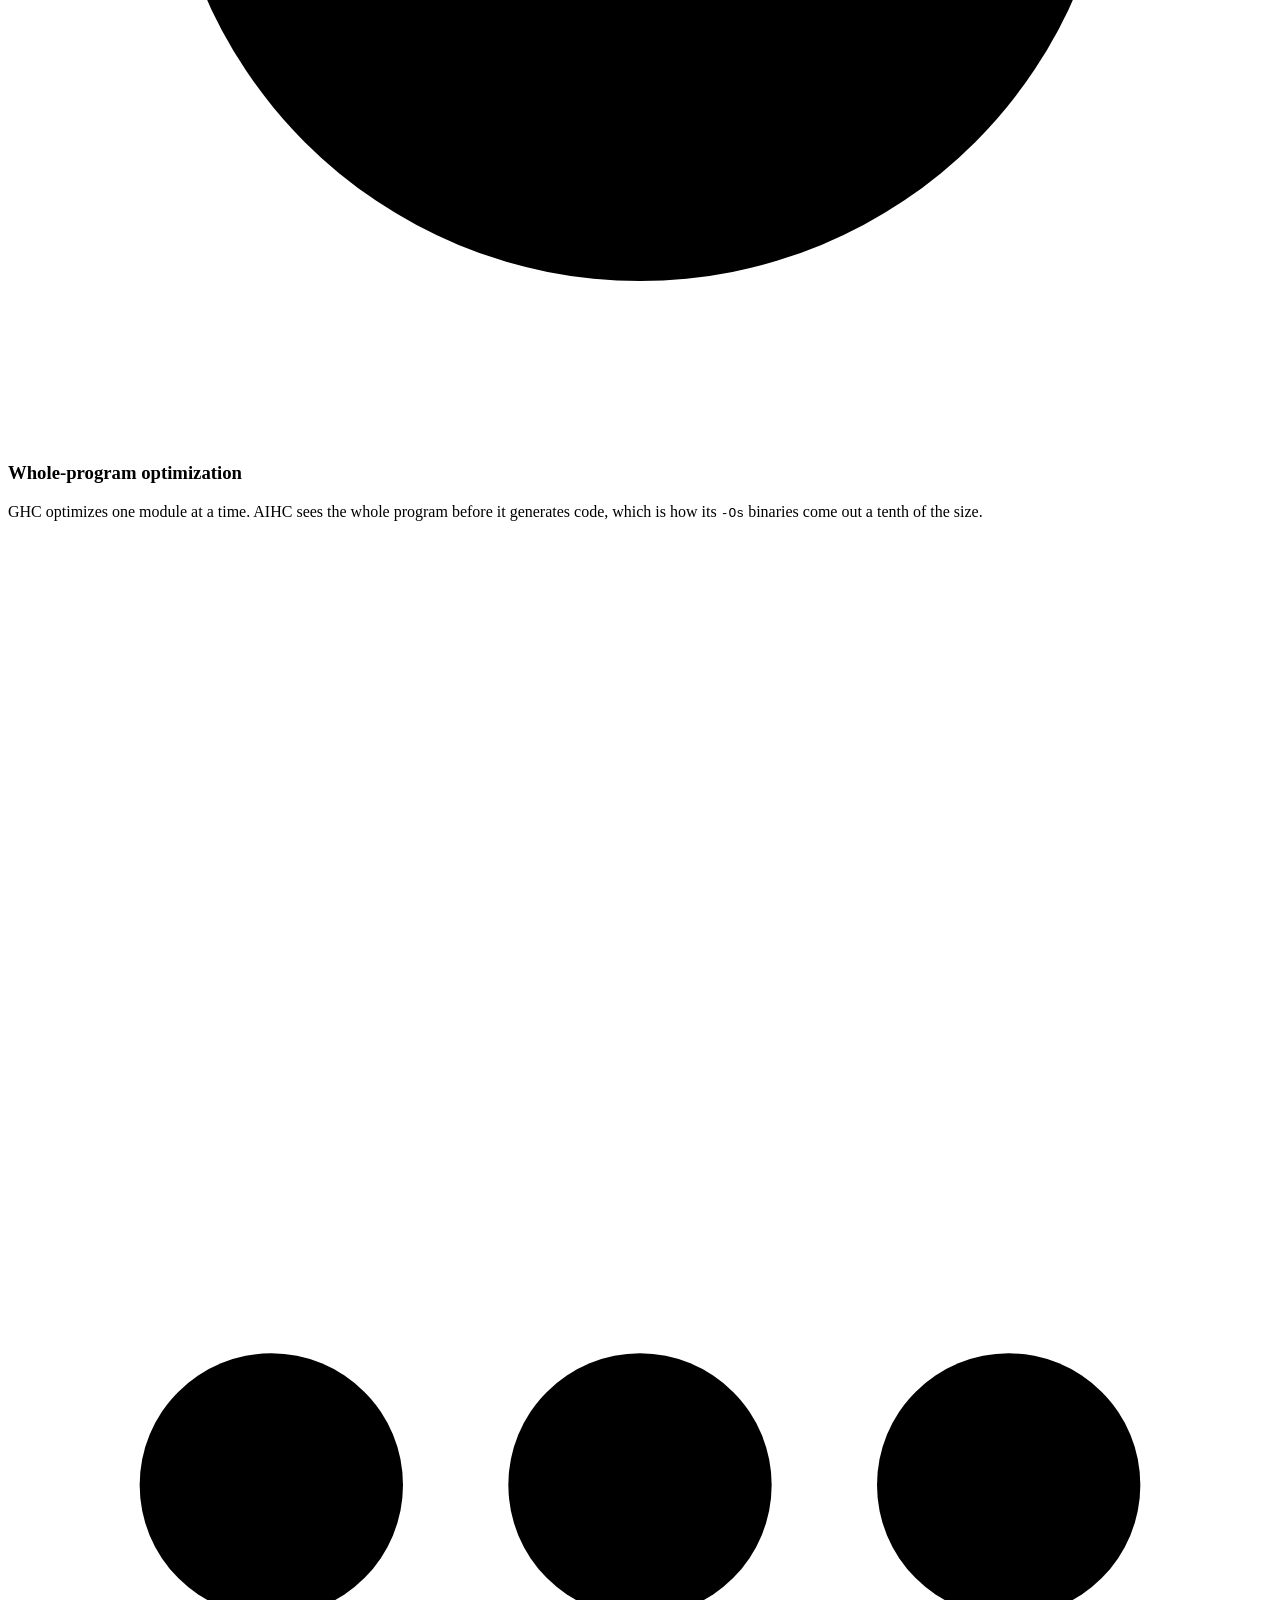
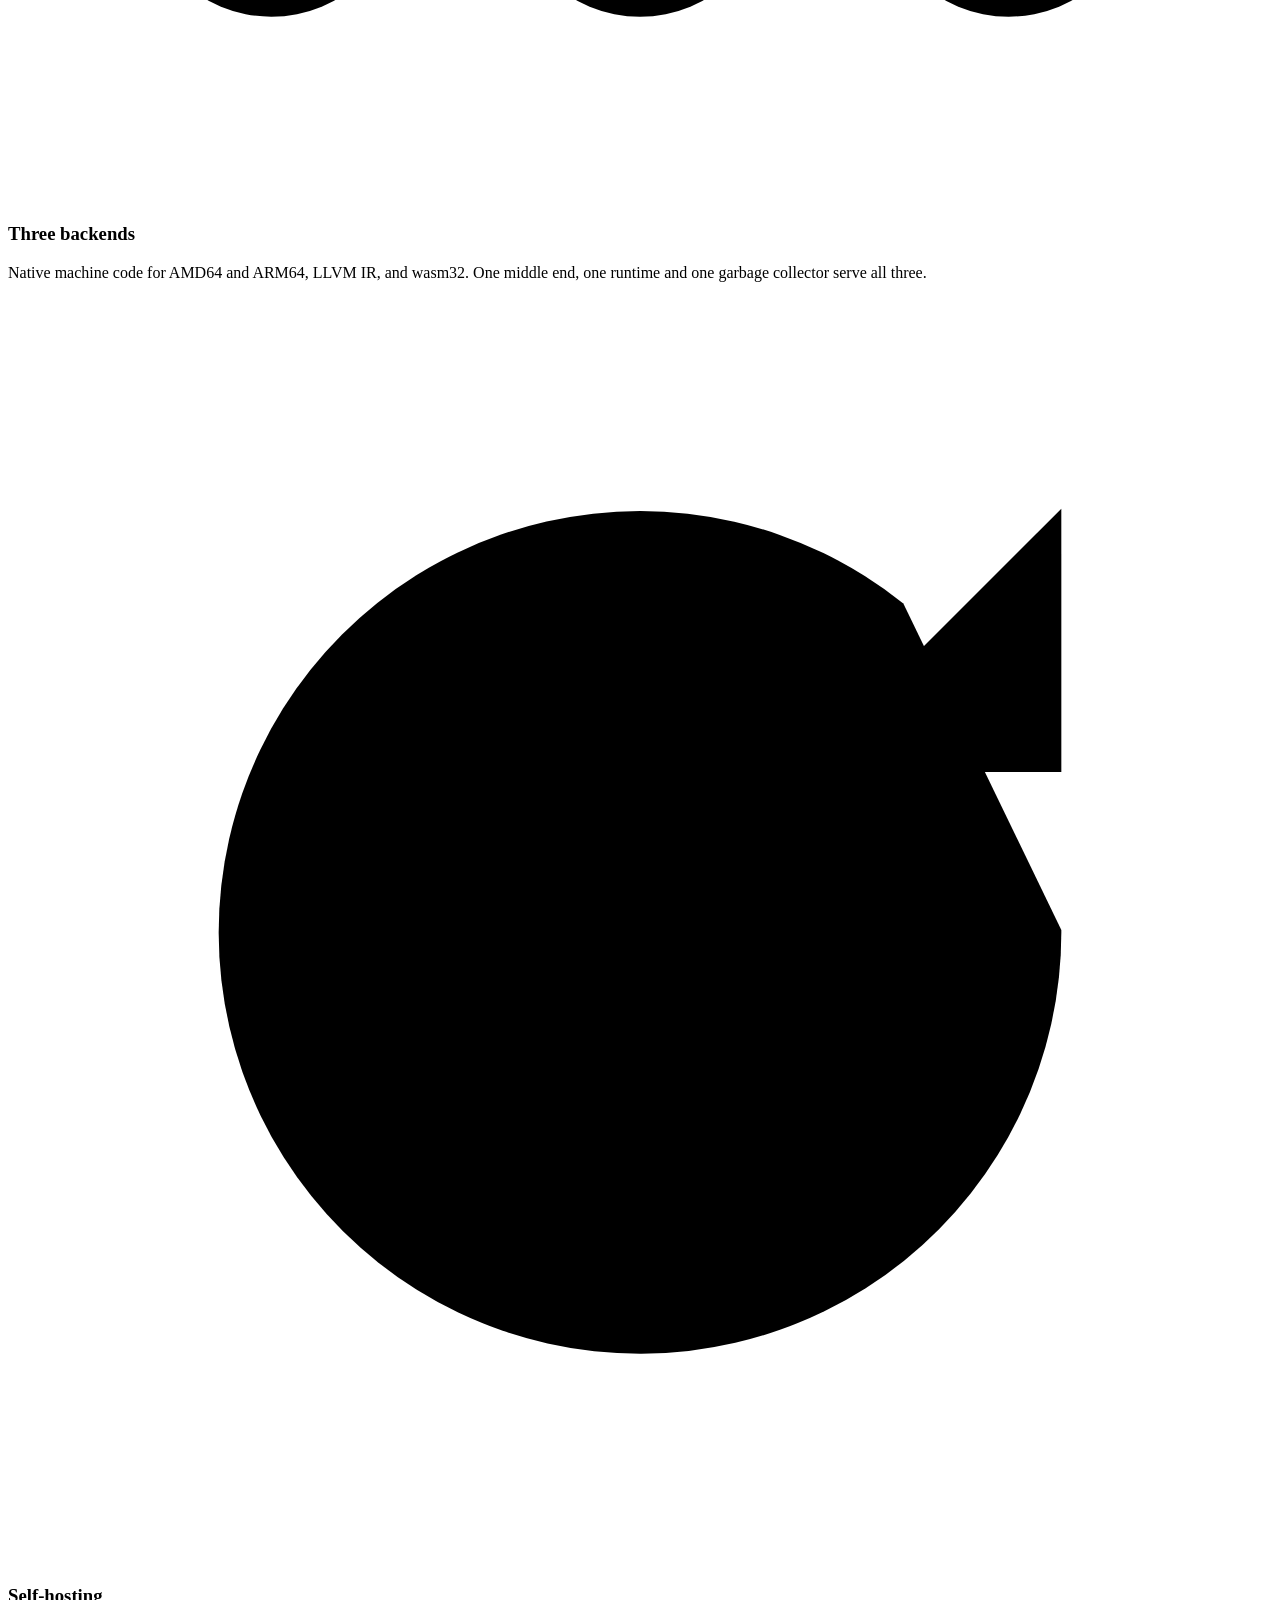
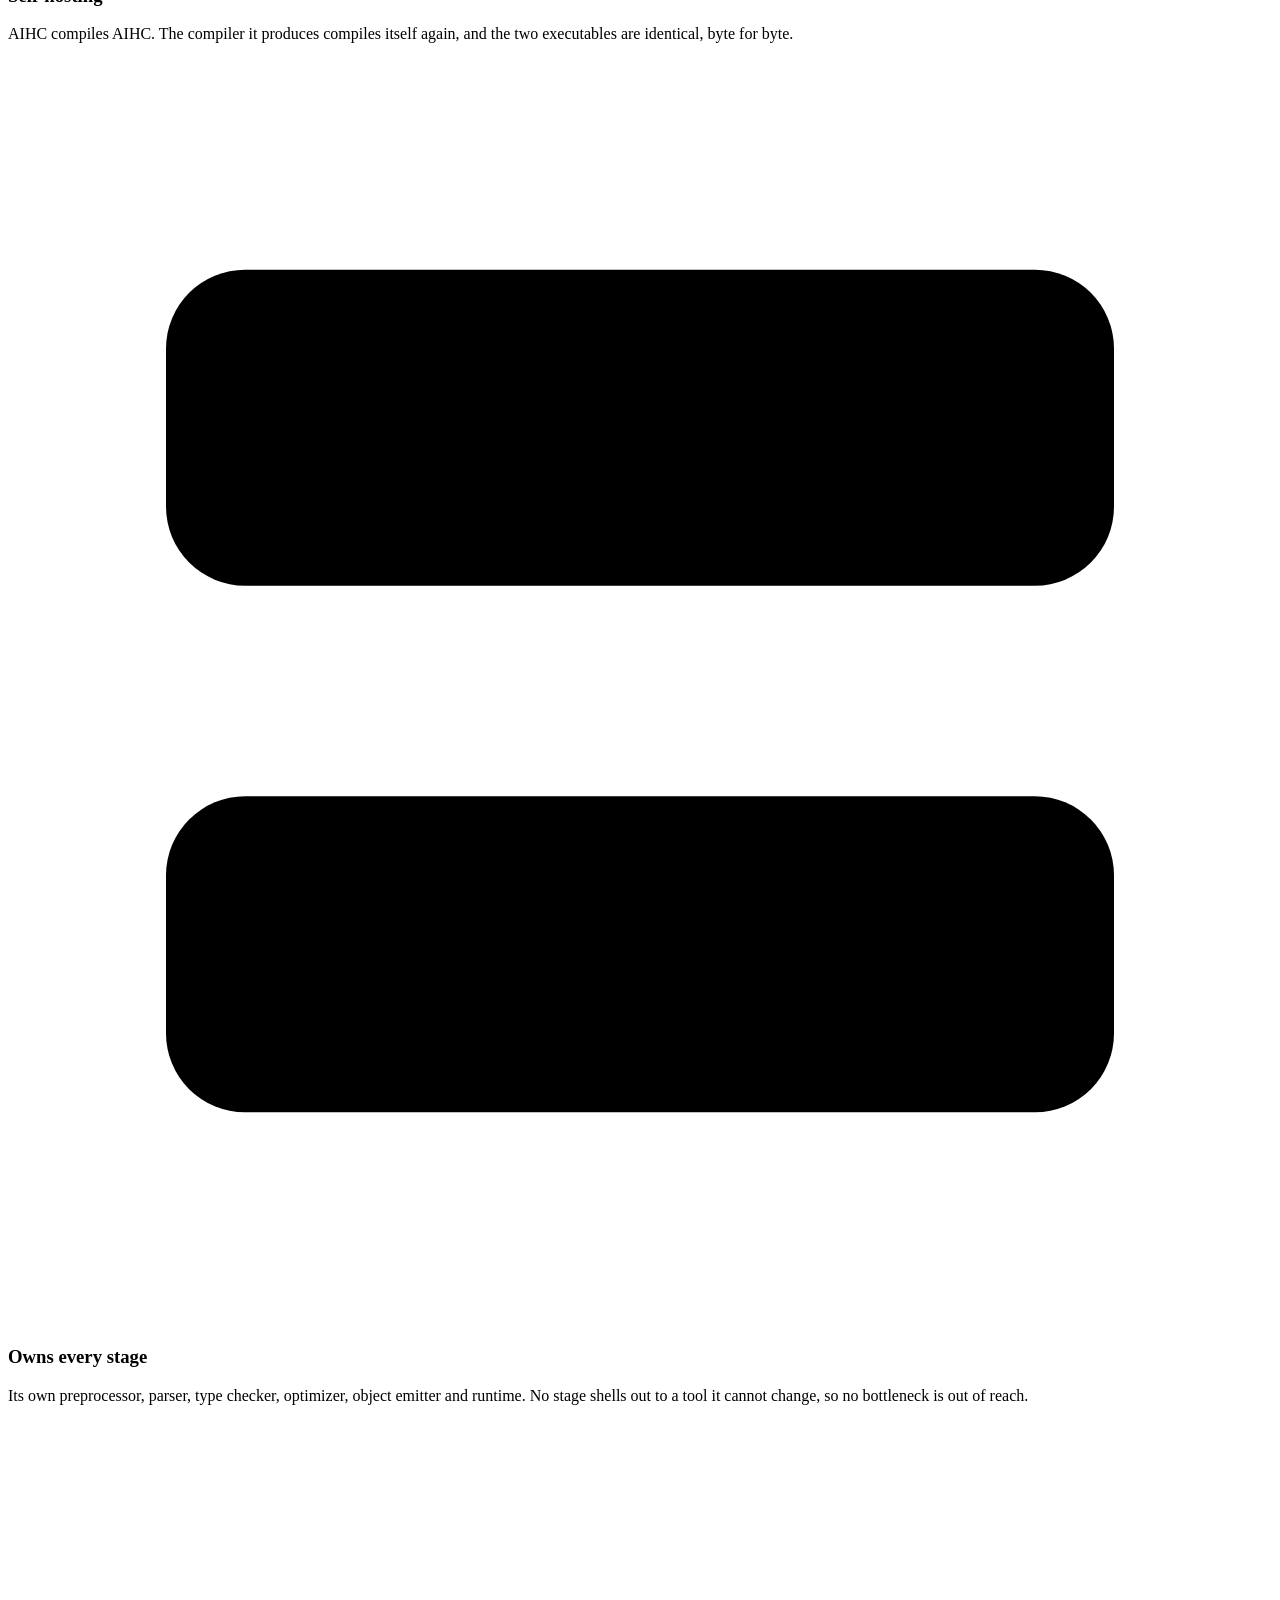
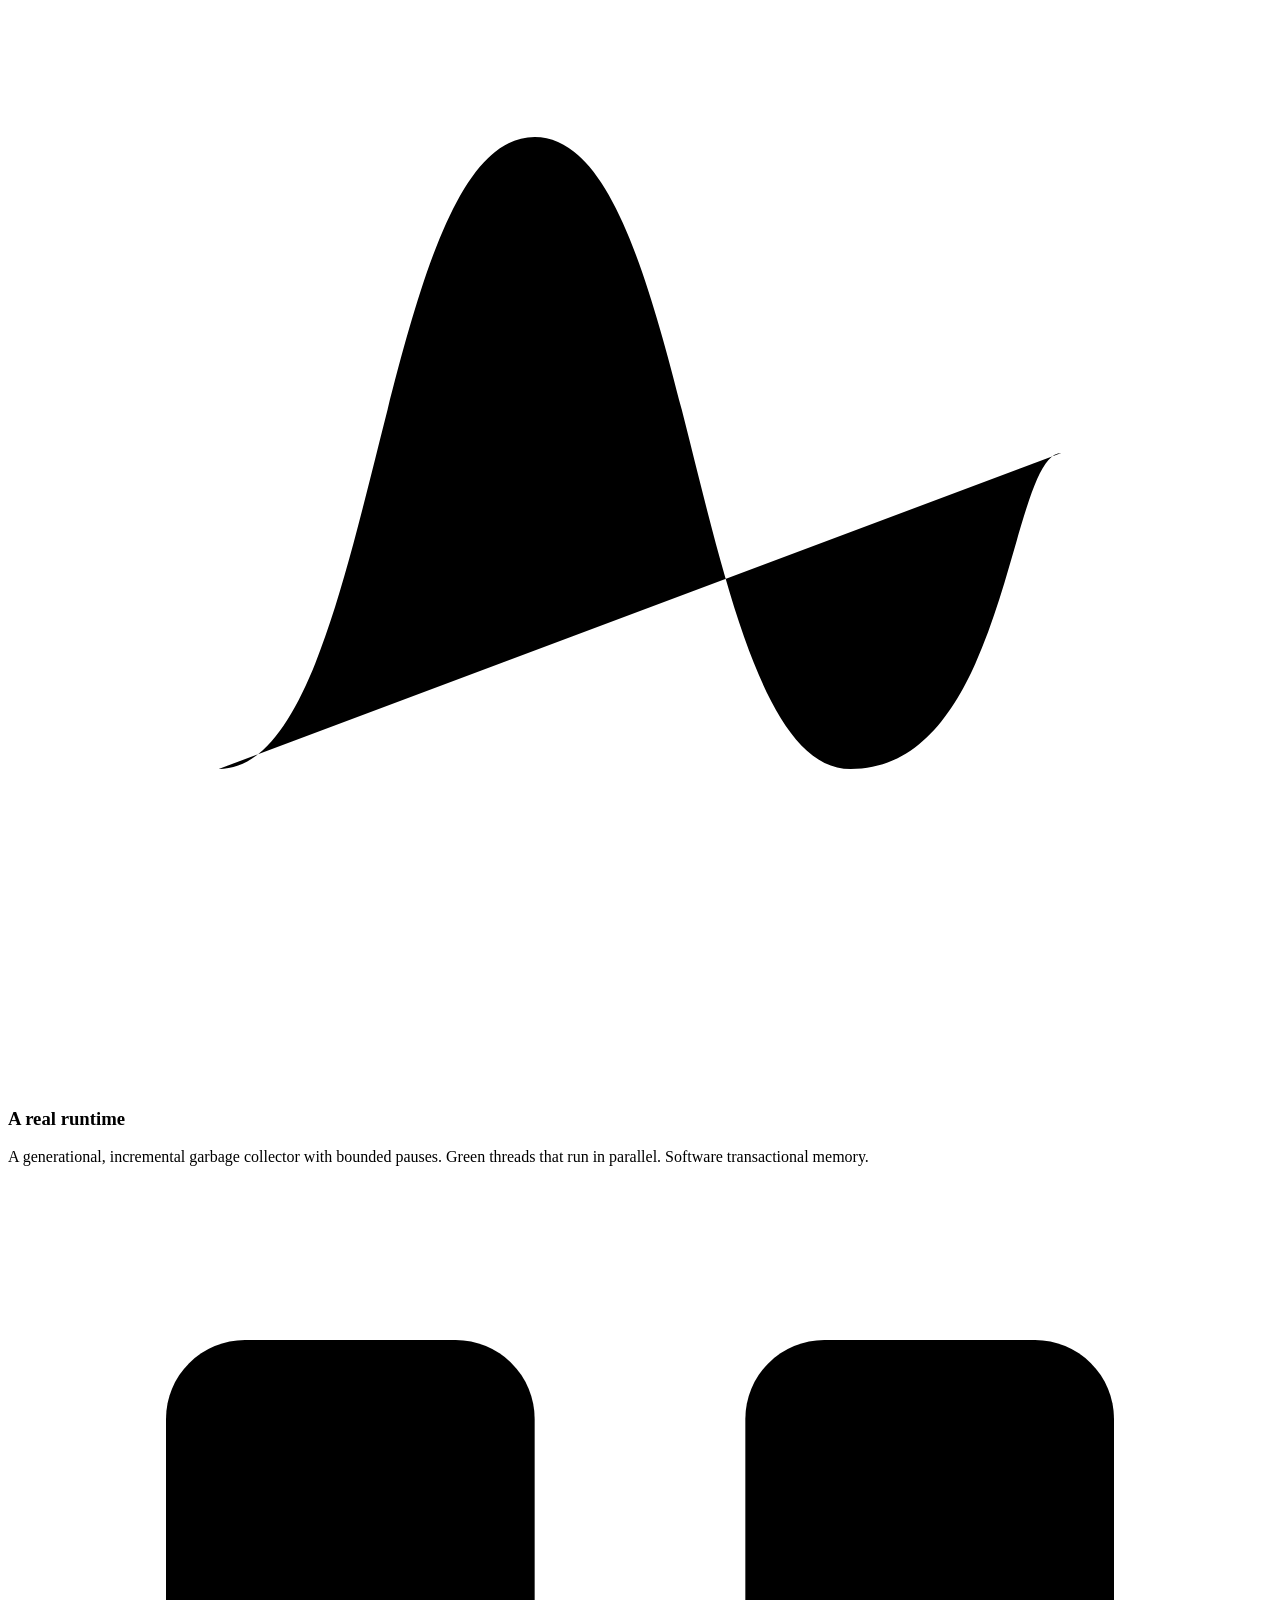
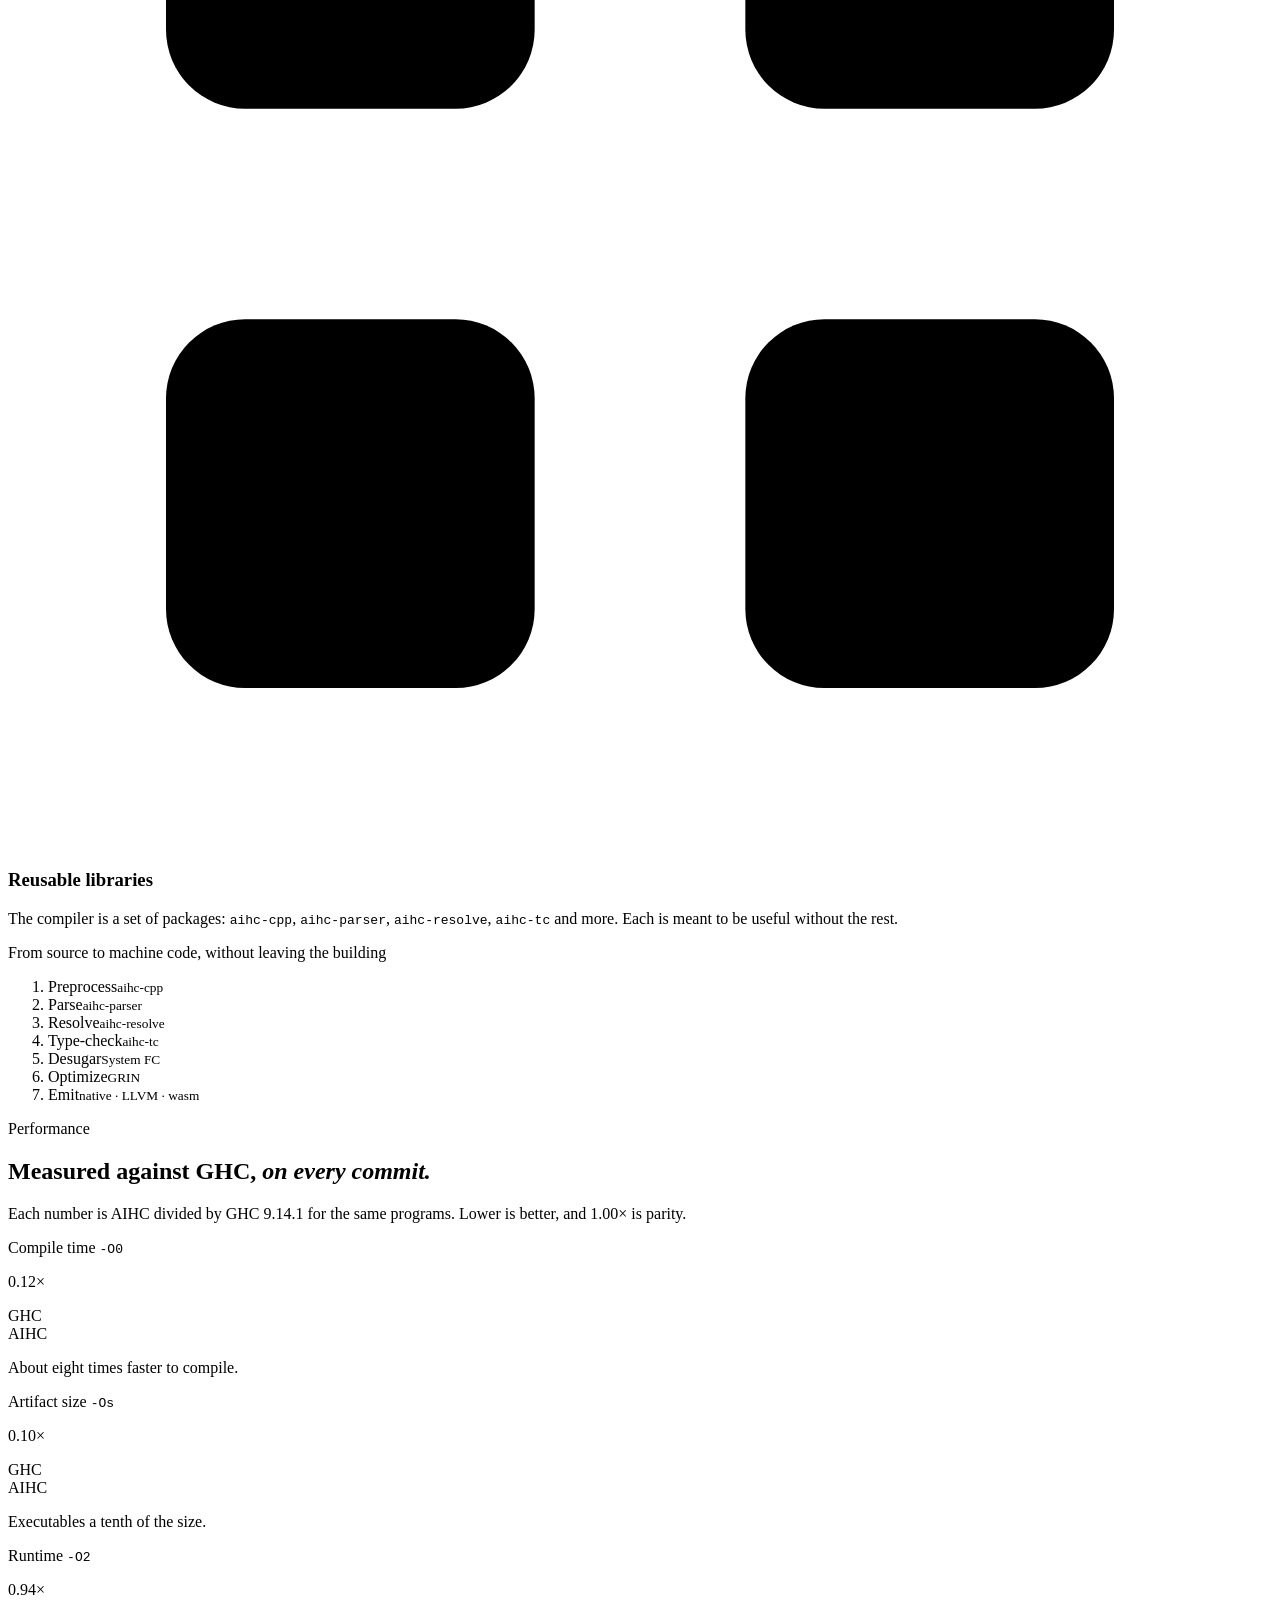
==== commit 2bdd8a0d: "feat: add example programs with their output Add an Examples section with three tabbed programs: laz" ====
--- a/public/index.html
+++ b/public/index.html
@@ -39,6 +39,7 @@
     </a>
     <nav aria-label="Primary">
       <a href="#install">Install</a>
+      <a href="#examples">Examples</a>
       <a href="#features">Features</a>
       <a href="#performance">Performance</a>
       <a href="#resources">Resources</a>
@@ -166,7 +167,139 @@
   </div>
 </section>
 
-<section class="section" id="features">
+<section class="section" id="examples">
+  <div class="wrap">
+    <p class="kicker reveal">Examples</p>
+    <h2 class="reveal">Small programs, <em>real output.</em></h2>
+    <p class="section-lede reveal">AIHC compiled each of these programs, and the output is what the program printed.</p>
+
+    <!-- examples:begin. Generated by scripts/examples.mjs from examples/. Do not edit. -->
+    <div class="tabbox examples reveal" data-tabs>
+      <div class="tablist" role="tablist" aria-label="Example program">
+        <button role="tab" id="tab-ex-lazy" aria-controls="panel-ex-lazy">Lazy lists</button>
+        <button role="tab" id="tab-ex-gadts" aria-controls="panel-ex-gadts">GADTs</button>
+        <button role="tab" id="tab-ex-threads" aria-controls="panel-ex-threads">Green threads</button>
+      </div>
+      <div class="panel example" role="tabpanel" id="panel-ex-lazy" aria-labelledby="tab-ex-lazy" data-example="lazy">
+        <h3>Lazy lists</h3>
+        <div class="example-grid">
+          <pre class="example-code"><code><span class="h-c">-- An infinite list of primes. Laziness computes only the part that is used.</span>
+primes :: [<span class="h-t">Int</span>]
+primes = sieve [<span class="h-n">2</span> ..]
+  <span class="h-k">where</span>
+    sieve (p : xs) = p : sieve [x | x &lt;- xs, x `mod` p /= <span class="h-n">0</span>]
+    sieve [] = []
+
+<span class="h-c">-- The Collatz sequence from n, up to the first 1.</span>
+collatz :: <span class="h-t">Int</span> -&gt; [<span class="h-t">Int</span>]
+collatz = takeWhile (/= <span class="h-n">1</span>) . iterate step
+  <span class="h-k">where</span>
+    step n = <span class="h-k">if</span> even n <span class="h-k">then</span> n `div` <span class="h-n">2</span> <span class="h-k">else</span> <span class="h-n">3</span> * n + <span class="h-n">1</span>
+
+main :: <span class="h-t">IO</span> ()
+main = <span class="h-k">do</span>
+  print (take <span class="h-n">10</span> primes)
+  print (takeWhile (&lt; <span class="h-n">200</span>) (map (^ <span class="h-n">2</span>) primes))
+  putStrLn (<span class="h-s">"collatz 27 takes "</span> ++ show (length (collatz <span class="h-n">27</span>)) ++ <span class="h-s">" steps"</span>)</code></pre>
+          <div class="example-run">
+            <p class="example-note">Infinite lists are ordinary values. The program computes only the part that it prints.</p>
+            <pre class="example-out"><code><span class="t-prompt">%</span> aihc build lazy.hs
+<span class="t-prompt">%</span> ./lazy
+<span class="example-stdout">[2,3,5,7,11,13,17,19,23,29]
+[4,9,25,49,121,169]
+collatz 27 takes 111 steps</span></code></pre>
+          </div>
+        </div>
+      </div>
+      <div class="panel example" role="tabpanel" id="panel-ex-gadts" aria-labelledby="tab-ex-gadts" data-example="gadts">
+        <h3>GADTs</h3>
+        <div class="example-grid">
+          <pre class="example-code"><code><span class="h-p">{-# LANGUAGE GADTs, LambdaCase #-}</span>
+
+<span class="h-c">-- An expression whose type says what it evaluates to.</span>
+<span class="h-k">data</span> <span class="h-t">Expr</span> a <span class="h-k">where</span>
+  <span class="h-t">Lit</span>  :: <span class="h-t">Int</span> -&gt; <span class="h-t">Expr</span> <span class="h-t">Int</span>
+  <span class="h-t">Add</span>  :: <span class="h-t">Expr</span> <span class="h-t">Int</span> -&gt; <span class="h-t">Expr</span> <span class="h-t">Int</span> -&gt; <span class="h-t">Expr</span> <span class="h-t">Int</span>
+  <span class="h-t">Mul</span>  :: <span class="h-t">Expr</span> <span class="h-t">Int</span> -&gt; <span class="h-t">Expr</span> <span class="h-t">Int</span> -&gt; <span class="h-t">Expr</span> <span class="h-t">Int</span>
+  <span class="h-t">Less</span> :: <span class="h-t">Expr</span> <span class="h-t">Int</span> -&gt; <span class="h-t">Expr</span> <span class="h-t">Int</span> -&gt; <span class="h-t">Expr</span> <span class="h-t">Bool</span>
+  <span class="h-t">If</span>   :: <span class="h-t">Expr</span> <span class="h-t">Bool</span> -&gt; <span class="h-t">Expr</span> a -&gt; <span class="h-t">Expr</span> a -&gt; <span class="h-t">Expr</span> a
+
+<span class="h-c">-- No tags to check and no failure case: the types rule them out.</span>
+eval :: <span class="h-t">Expr</span> a -&gt; a
+eval = \<span class="h-k">case</span>
+  <span class="h-t">Lit</span> n    -&gt; n
+  <span class="h-t">Add</span> a b  -&gt; eval a + eval b
+  <span class="h-t">Mul</span> a b  -&gt; eval a * eval b
+  <span class="h-t">Less</span> a b -&gt; eval a &lt; eval b
+  <span class="h-t">If</span> c t e -&gt; <span class="h-k">if</span> eval c <span class="h-k">then</span> eval t <span class="h-k">else</span> eval e
+
+render :: <span class="h-t">Expr</span> a -&gt; <span class="h-t">String</span>
+render = \<span class="h-k">case</span>
+  <span class="h-t">Lit</span> n    -&gt; show n
+  <span class="h-t">Add</span> a b  -&gt; <span class="h-s">"("</span> ++ render a ++ <span class="h-s">" + "</span> ++ render b ++ <span class="h-s">")"</span>
+  <span class="h-t">Mul</span> a b  -&gt; <span class="h-s">"("</span> ++ render a ++ <span class="h-s">" * "</span> ++ render b ++ <span class="h-s">")"</span>
+  <span class="h-t">Less</span> a b -&gt; render a ++ <span class="h-s">" &lt; "</span> ++ render b
+  <span class="h-t">If</span> c t e -&gt; <span class="h-s">"if "</span> ++ render c ++ <span class="h-s">" then "</span> ++ render t ++ <span class="h-s">" else "</span> ++ render e
+
+main :: <span class="h-t">IO</span> ()
+main = <span class="h-k">do</span>
+  <span class="h-k">let</span> expr = <span class="h-t">If</span> (<span class="h-t">Less</span> (<span class="h-t">Lit</span> <span class="h-n">2</span>) (<span class="h-t">Lit</span> <span class="h-n">3</span>)) (<span class="h-t">Mul</span> (<span class="h-t">Lit</span> <span class="h-n">6</span>) (<span class="h-t">Add</span> (<span class="h-t">Lit</span> <span class="h-n">3</span>) (<span class="h-t">Lit</span> <span class="h-n">4</span>))) (<span class="h-t">Lit</span> <span class="h-n">0</span>)
+  putStrLn (render expr)
+  print (eval expr)</code></pre>
+          <div class="example-run">
+            <p class="example-note">AIHC accepts the extensions of GHC. Here the type of an expression says what it evaluates to.</p>
+            <pre class="example-out"><code><span class="t-prompt">%</span> aihc build gadts.hs
+<span class="t-prompt">%</span> ./gadts
+<span class="example-stdout">if 2 &lt; 3 then (6 * (3 + 4)) else 0
+42</span></code></pre>
+          </div>
+        </div>
+      </div>
+      <div class="panel example" role="tabpanel" id="panel-ex-threads" aria-labelledby="tab-ex-threads" data-example="threads">
+        <h3>Green threads</h3>
+        <div class="example-grid">
+          <pre class="example-code"><code><span class="h-k">import</span> <span class="h-t">Control</span>.<span class="h-t">Concurrent</span>
+<span class="h-k">import</span> <span class="h-t">Control</span>.<span class="h-t">Monad</span>
+
+<span class="h-c">-- Run an action in a new green thread. The MVar receives its result.</span>
+spawn :: <span class="h-t">IO</span> a -&gt; <span class="h-t">IO</span> (<span class="h-t">MVar</span> a)
+spawn action = <span class="h-k">do</span>
+  box &lt;- newEmptyMVar
+  _ &lt;- forkIO (action &gt;&gt;= putMVar box)
+  pure box
+
+fib :: <span class="h-t">Int</span> -&gt; <span class="h-t">Integer</span>
+fib n = <span class="h-k">if</span> n &lt; <span class="h-n">2</span> <span class="h-k">then</span> toInteger n <span class="h-k">else</span> fib (n - <span class="h-n">1</span>) + fib (n - <span class="h-n">2</span>)
+
+main :: <span class="h-t">IO</span> ()
+main = <span class="h-k">do</span>
+  <span class="h-c">-- One thread for each Fibonacci number.</span>
+  boxes &lt;- mapM (\n -&gt; spawn (pure $! fib n)) [<span class="h-n">20</span> .. <span class="h-n">25</span>]
+  results &lt;- mapM takeMVar boxes
+  print results
+
+  <span class="h-c">-- Eight threads update one counter. The MVar is the lock.</span>
+  counter &lt;- newMVar (<span class="h-n">0</span> :: <span class="h-t">Int</span>)
+  workers &lt;- forM [<span class="h-n">1</span> .. <span class="h-n">8</span>] $ \n -&gt;
+    spawn (replicateM_ <span class="h-n">1000</span> (modifyMVar_ counter (pure . (+ n))))
+  mapM_ takeMVar workers
+  total &lt;- readMVar counter
+  putStrLn (<span class="h-s">"8 threads, 8000 updates, total "</span> ++ show total)</code></pre>
+          <div class="example-run">
+            <p class="example-note">The runtime schedules lightweight threads across cores. An MVar carries results and guards shared state.</p>
+            <pre class="example-out"><code><span class="t-prompt">%</span> aihc build threads.hs
+<span class="t-prompt">%</span> ./threads
+<span class="example-stdout">[6765,10946,17711,28657,46368,75025]
+8 threads, 8000 updates, total 36000</span></code></pre>
+          </div>
+        </div>
+      </div>
+    </div>
+    <!-- examples:end -->
+  </div>
+</section>
+
+<section class="section section-alt" id="features">
   <div class="wrap">
     <p class="kicker reveal">Features</p>
     <h2 class="reveal">Built to run the Haskell <em>people actually write.</em></h2>
@@ -230,7 +363,7 @@
   </div>
 </section>
 
-<section class="section section-alt" id="performance">
+<section class="section" id="performance">
   <div class="wrap">
     <p class="kicker reveal">Performance</p>
     <h2 class="reveal">Measured against GHC, <em>on every commit.</em></h2>
@@ -270,7 +403,7 @@
   </div>
 </section>
 
-<section class="section" id="how">
+<section class="section section-alt" id="how">
   <div class="wrap">
   <div class="split">
     <div>
@@ -324,7 +457,7 @@
   </div>
 </section>
 
-<section class="section section-alt" id="resources">
+<section class="section" id="resources">
   <div class="wrap">
     <p class="kicker reveal">Resources</p>
     <h2 class="reveal">Everything AIHC, <em>in one place.</em></h2>
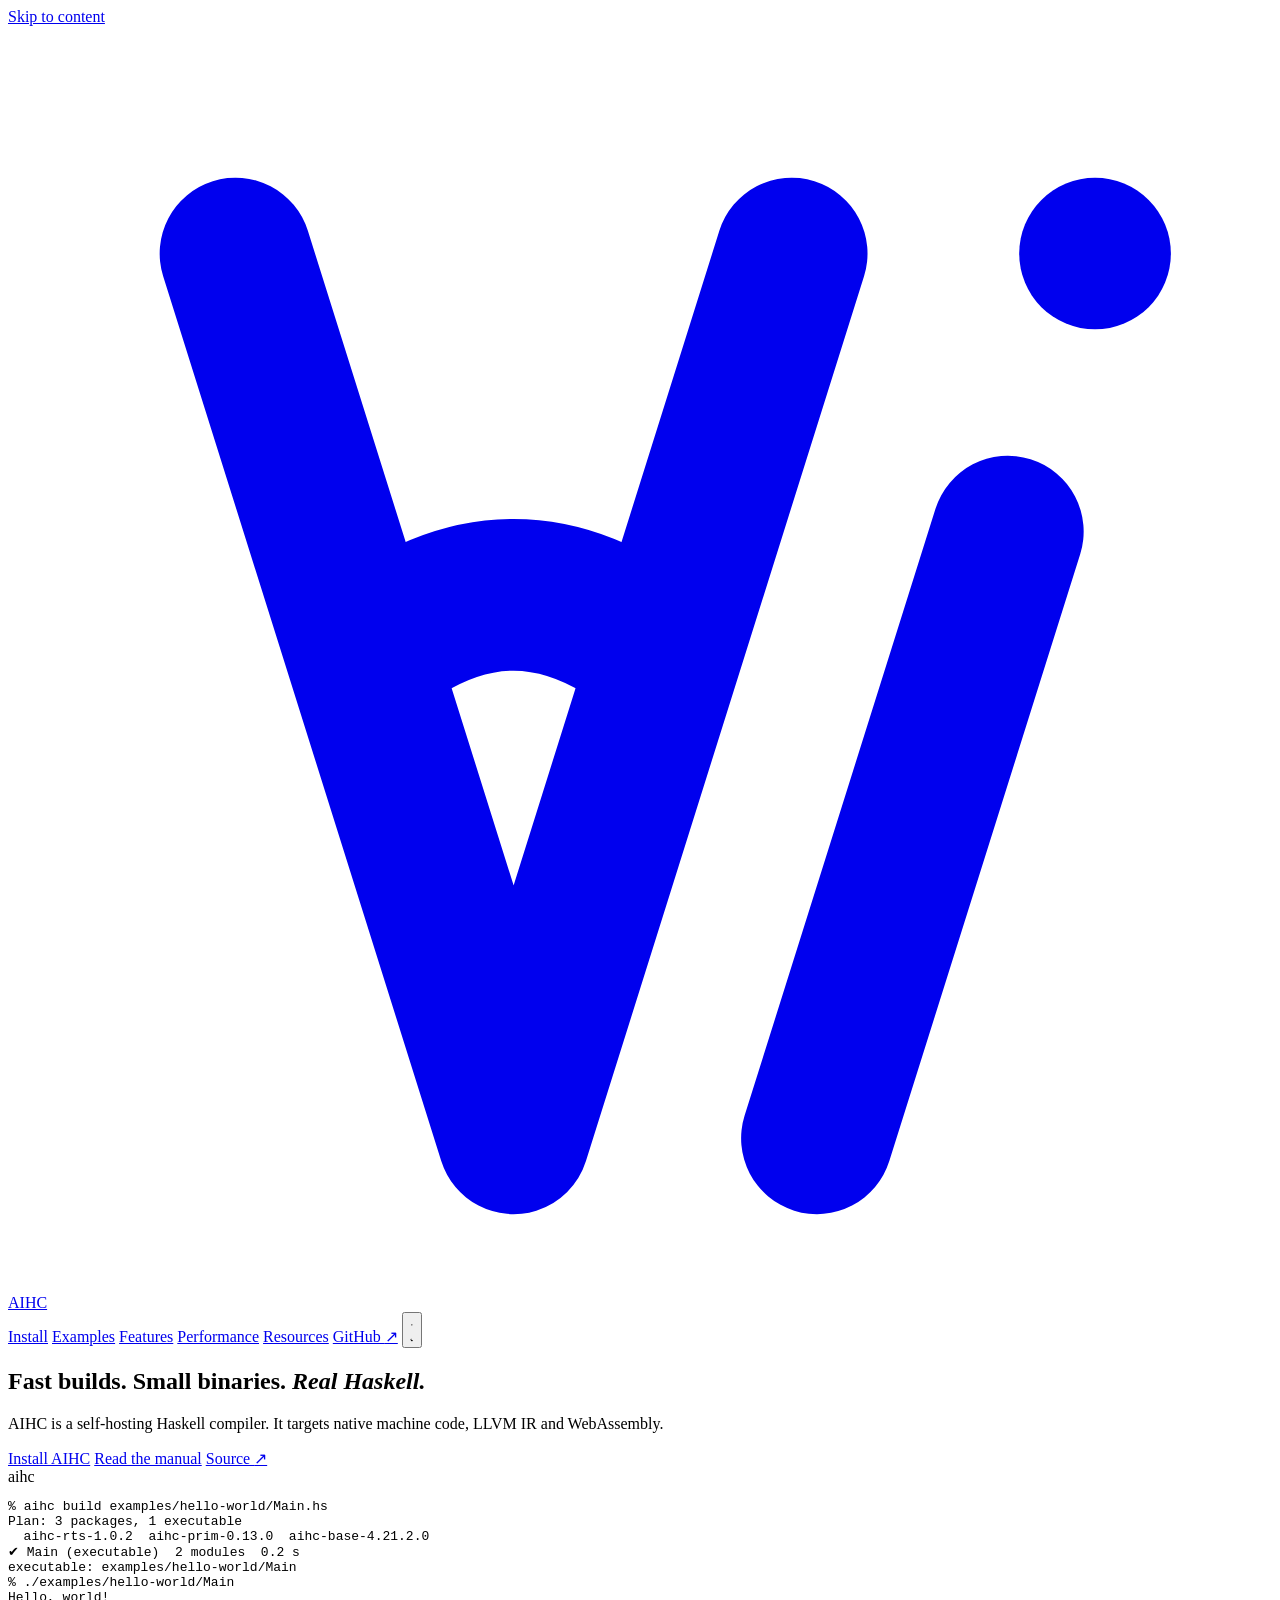
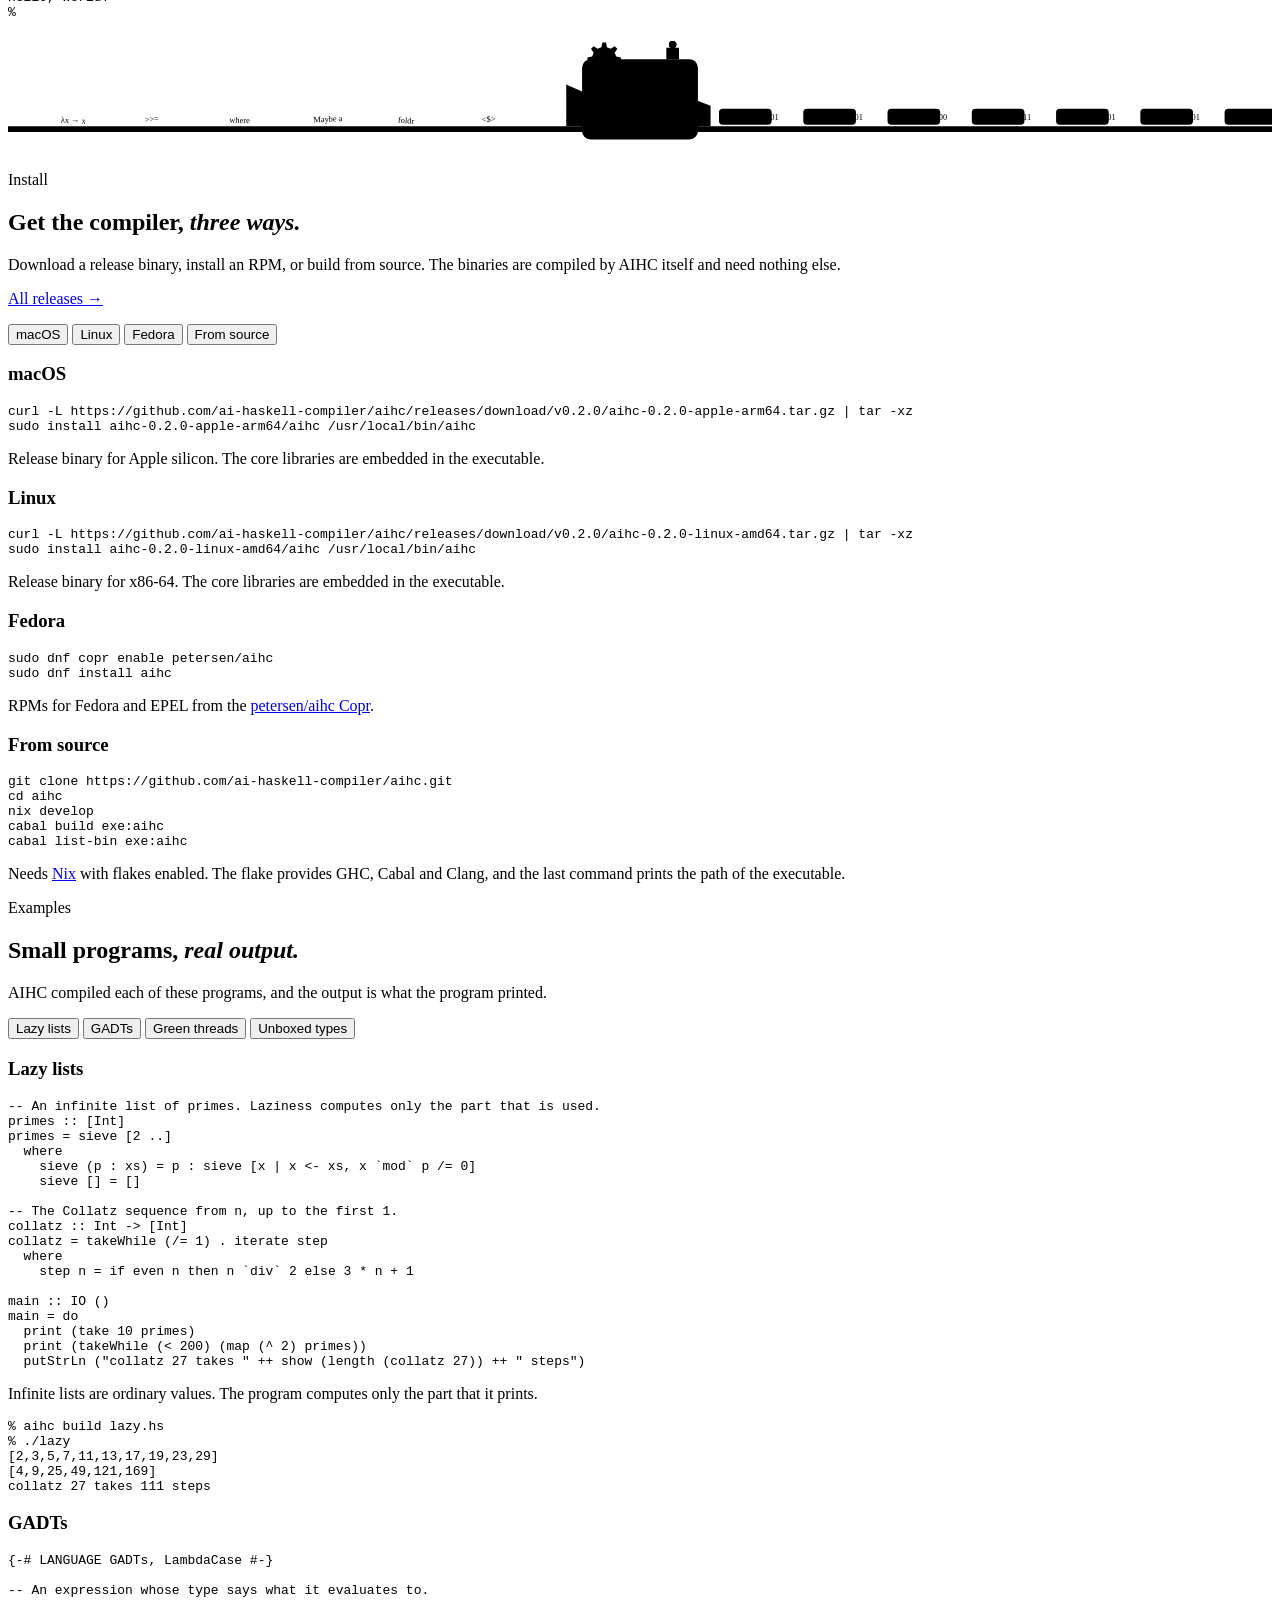
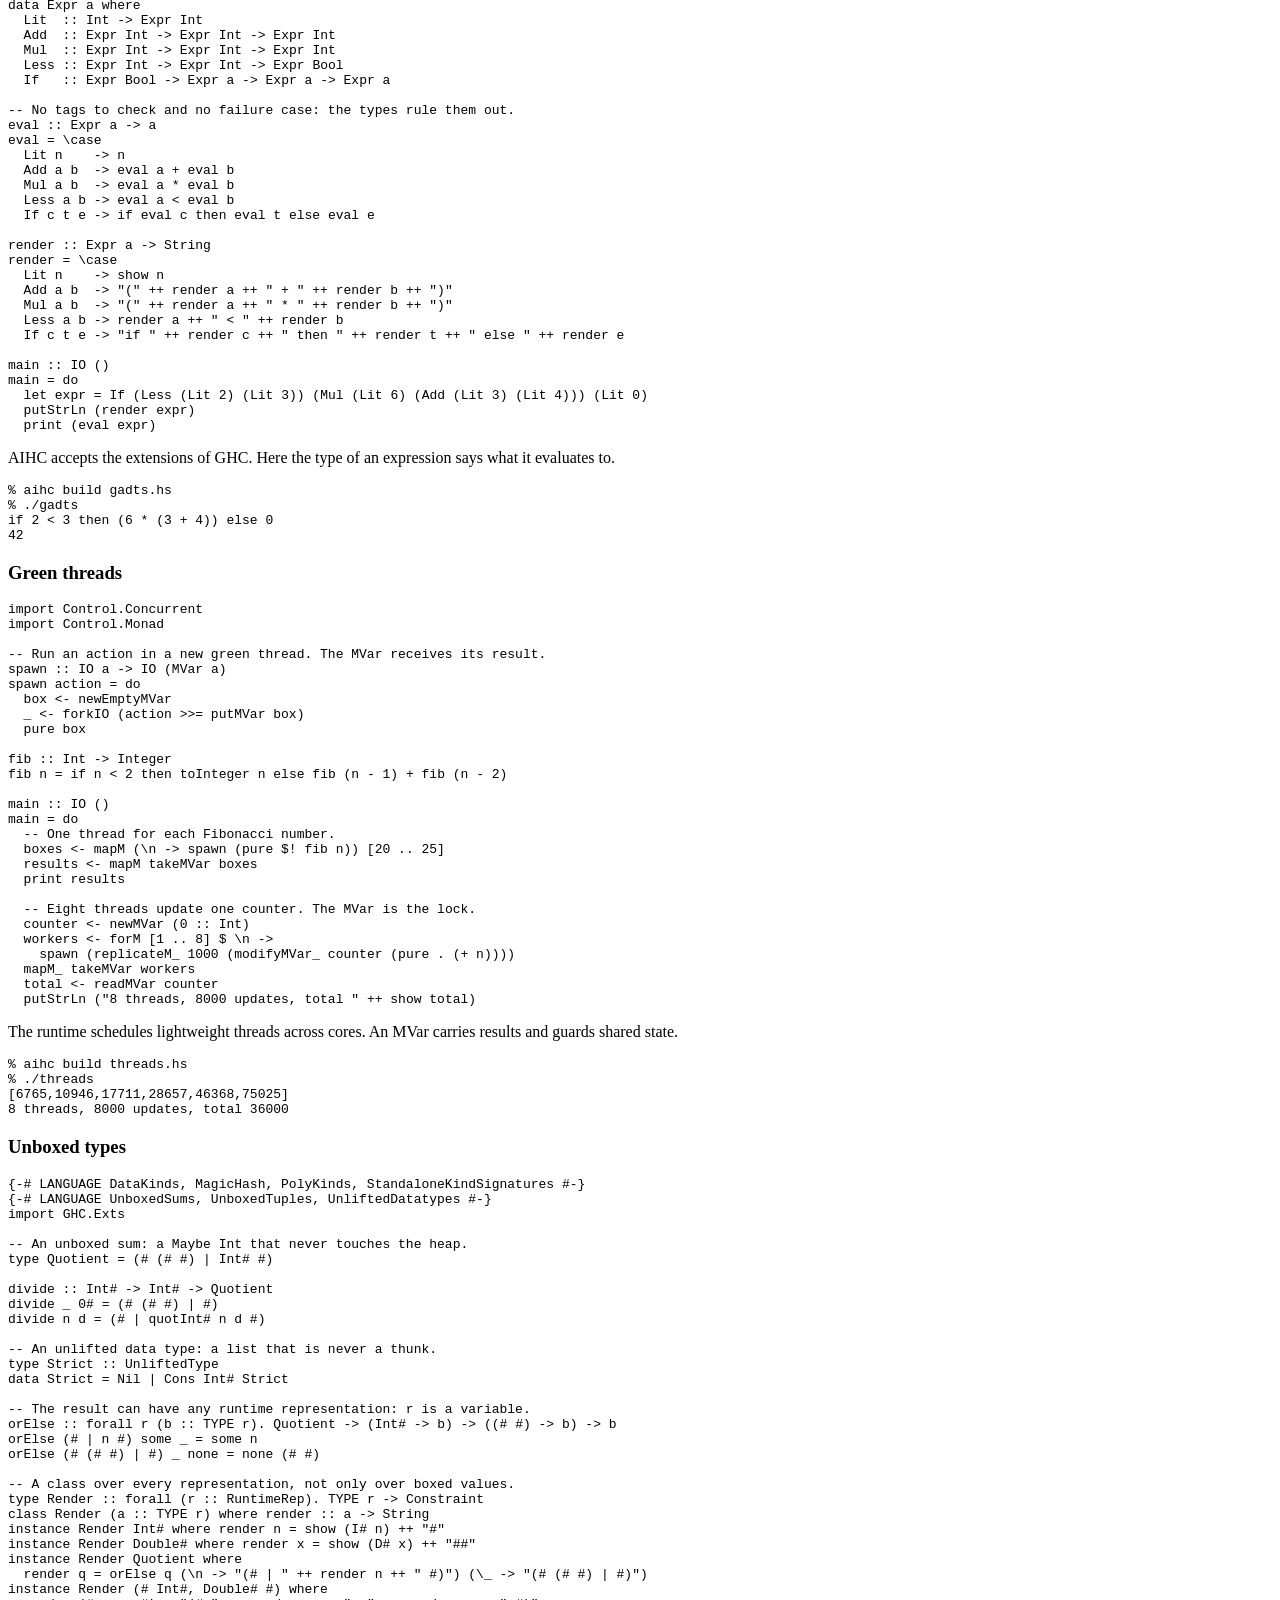
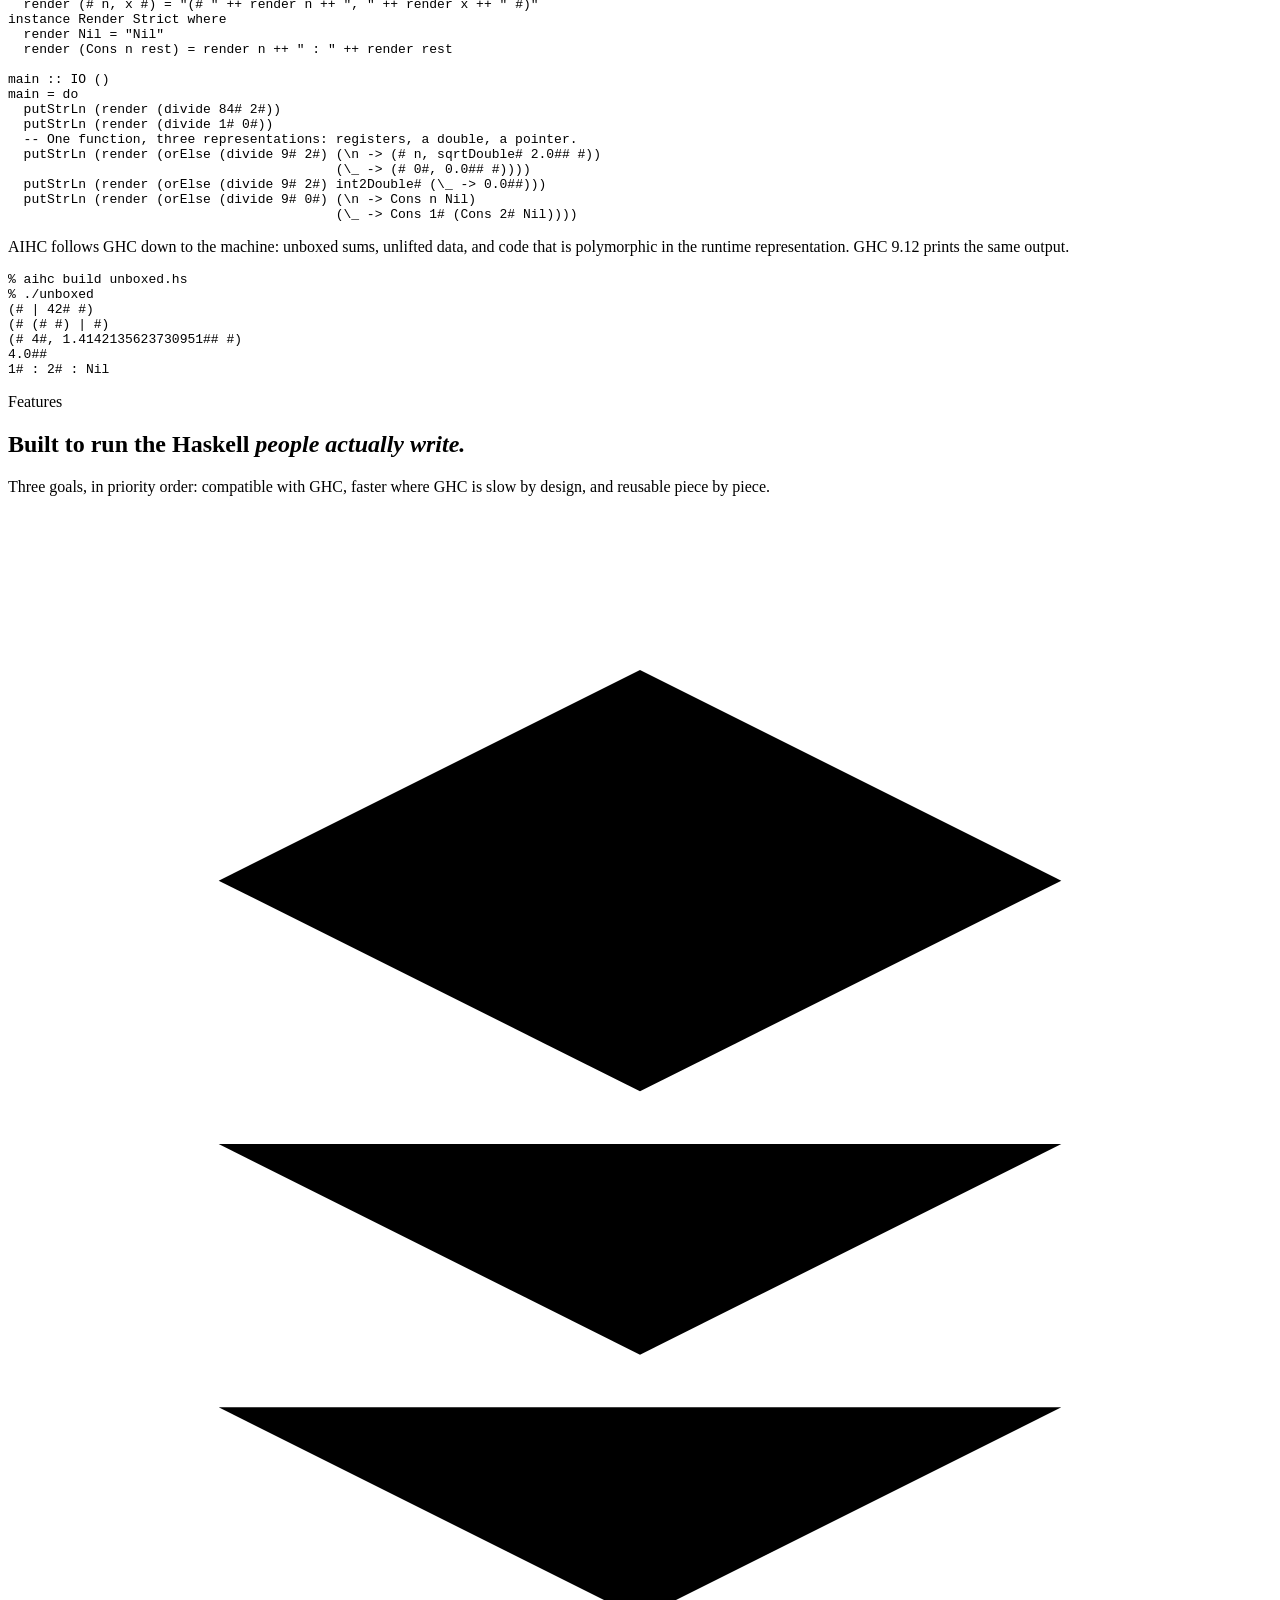
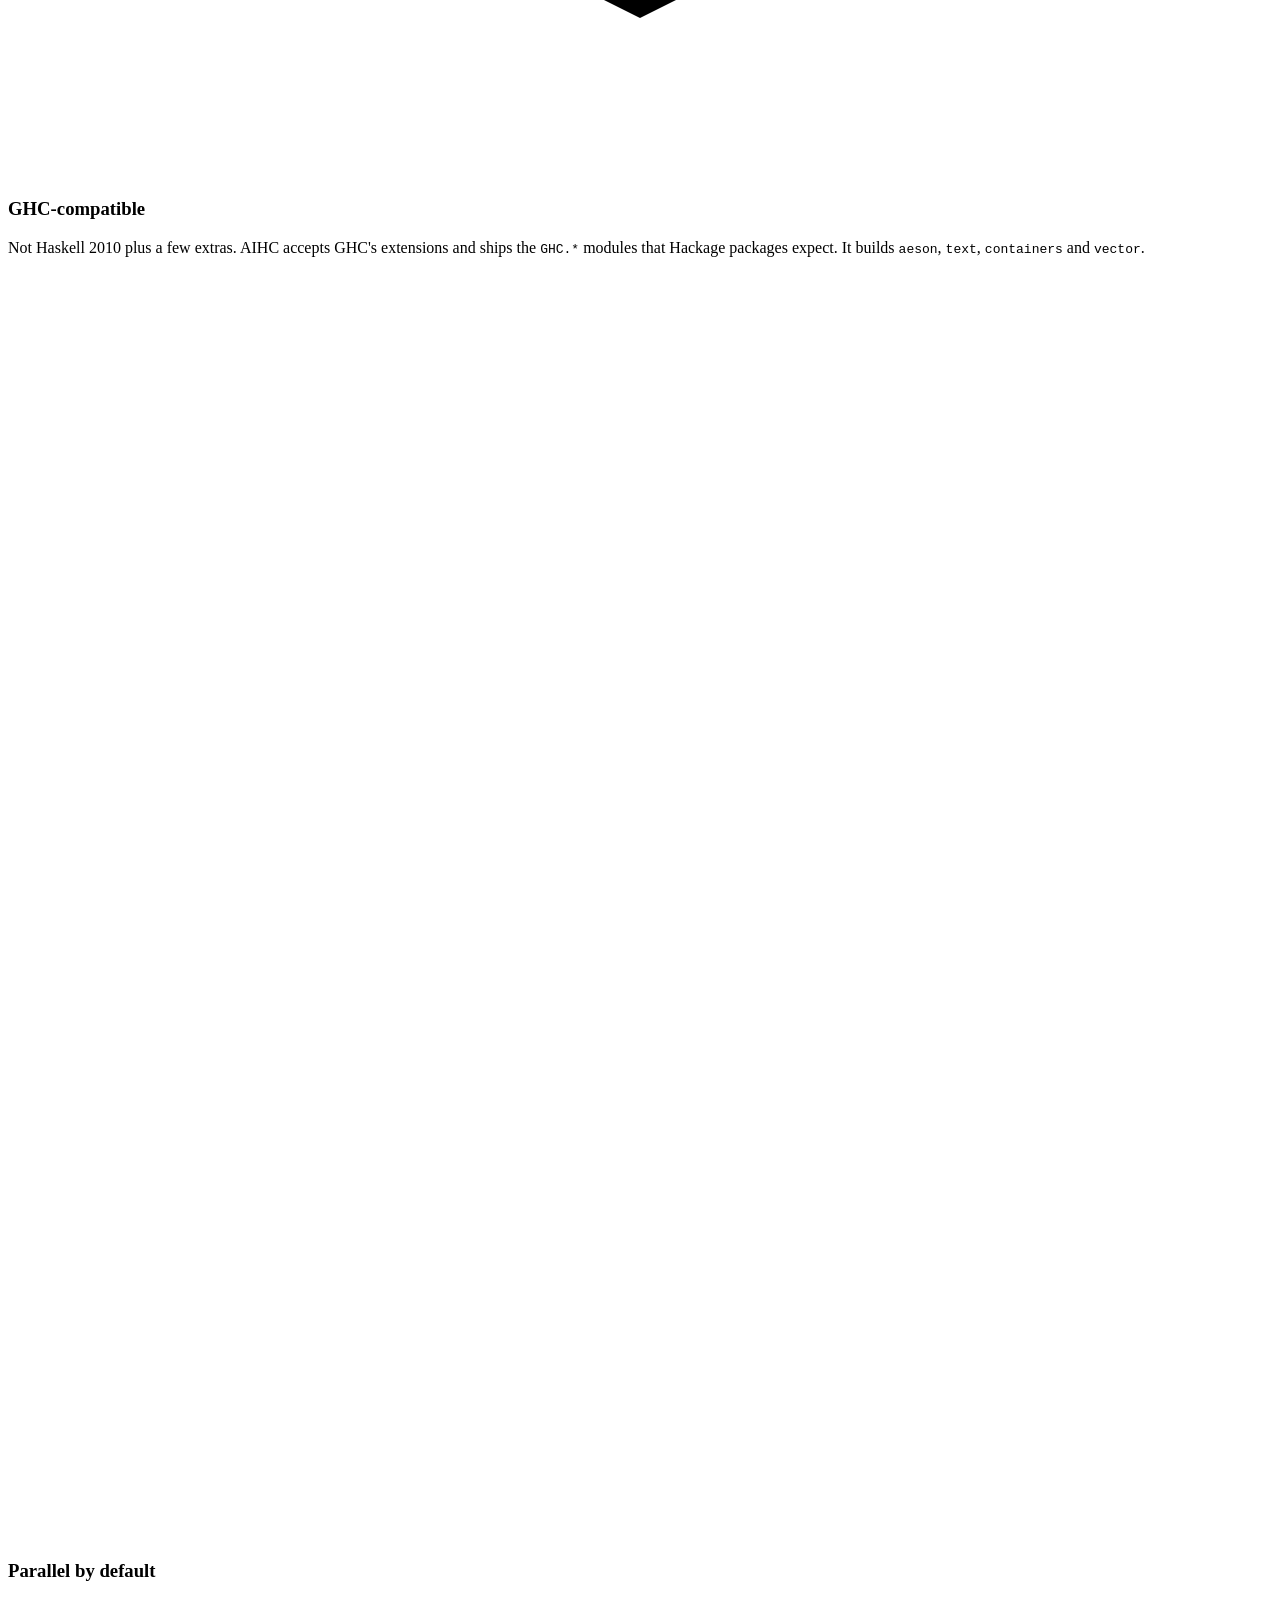
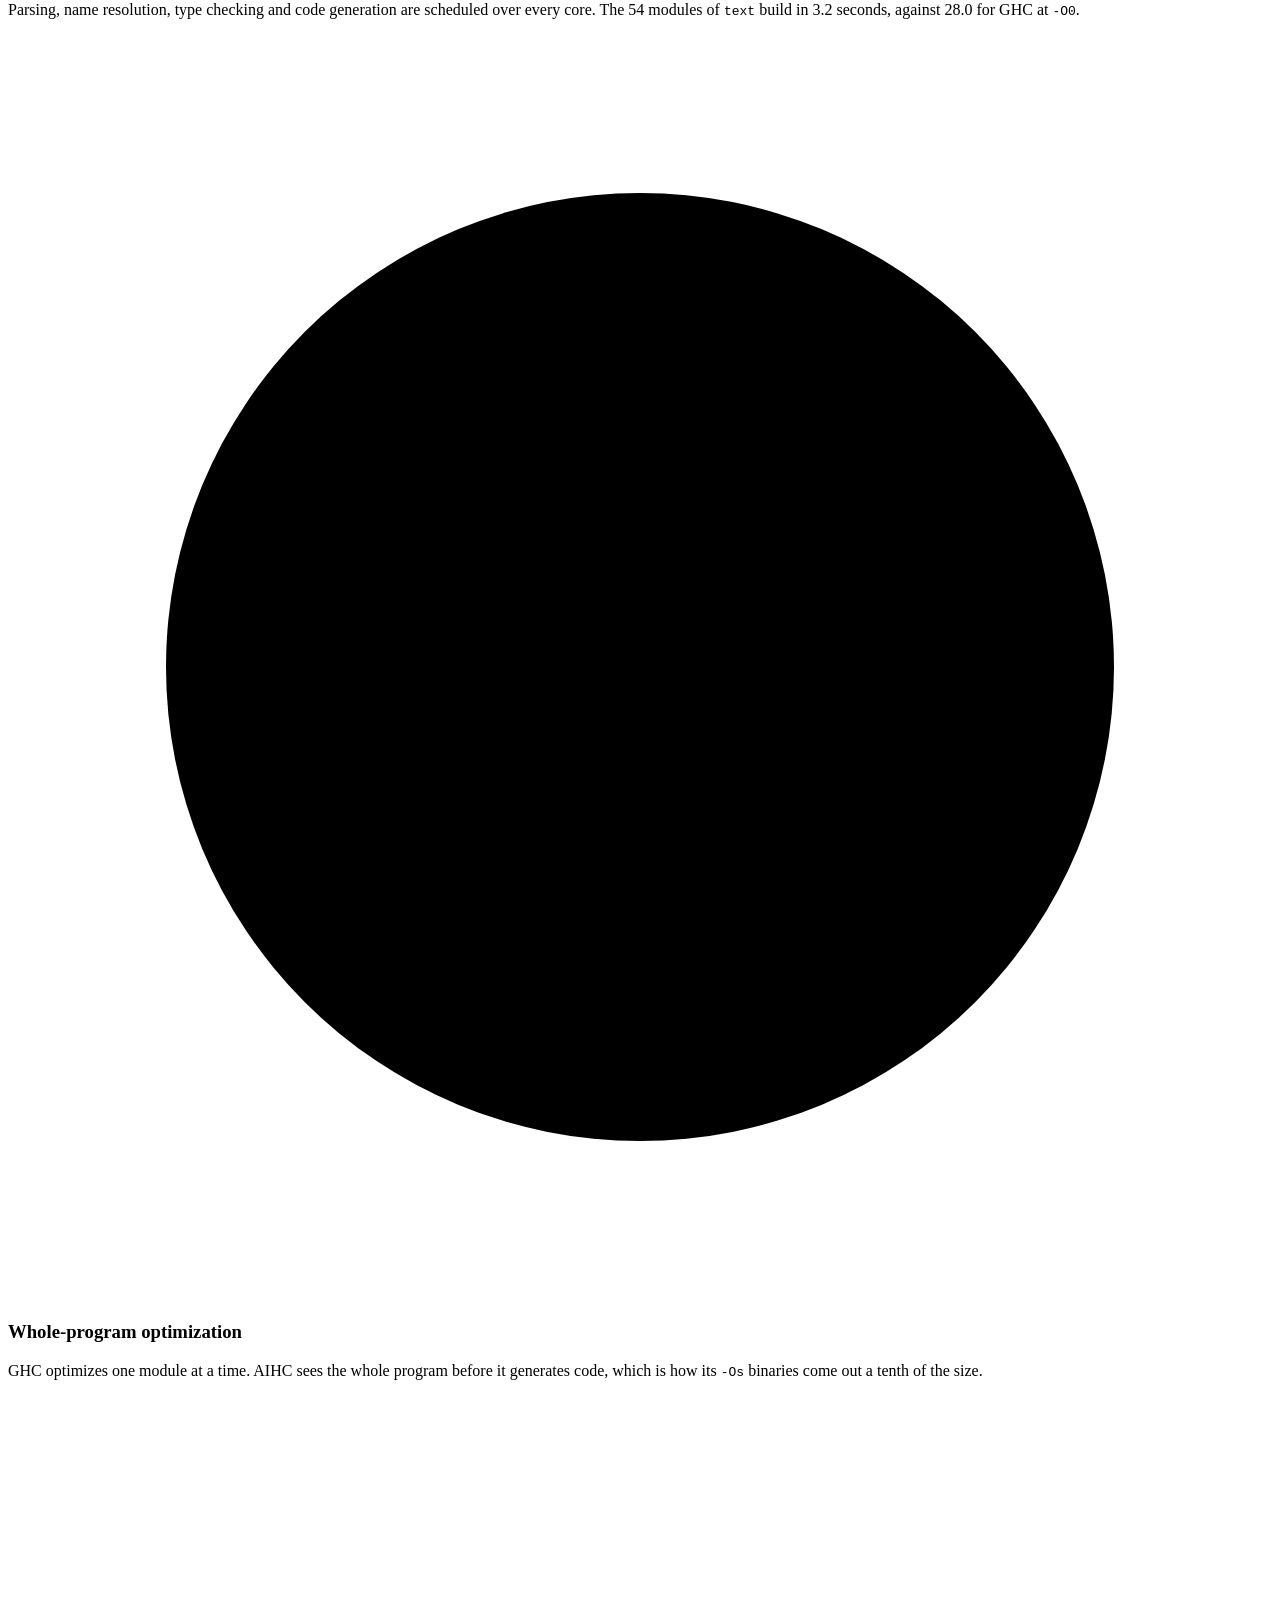
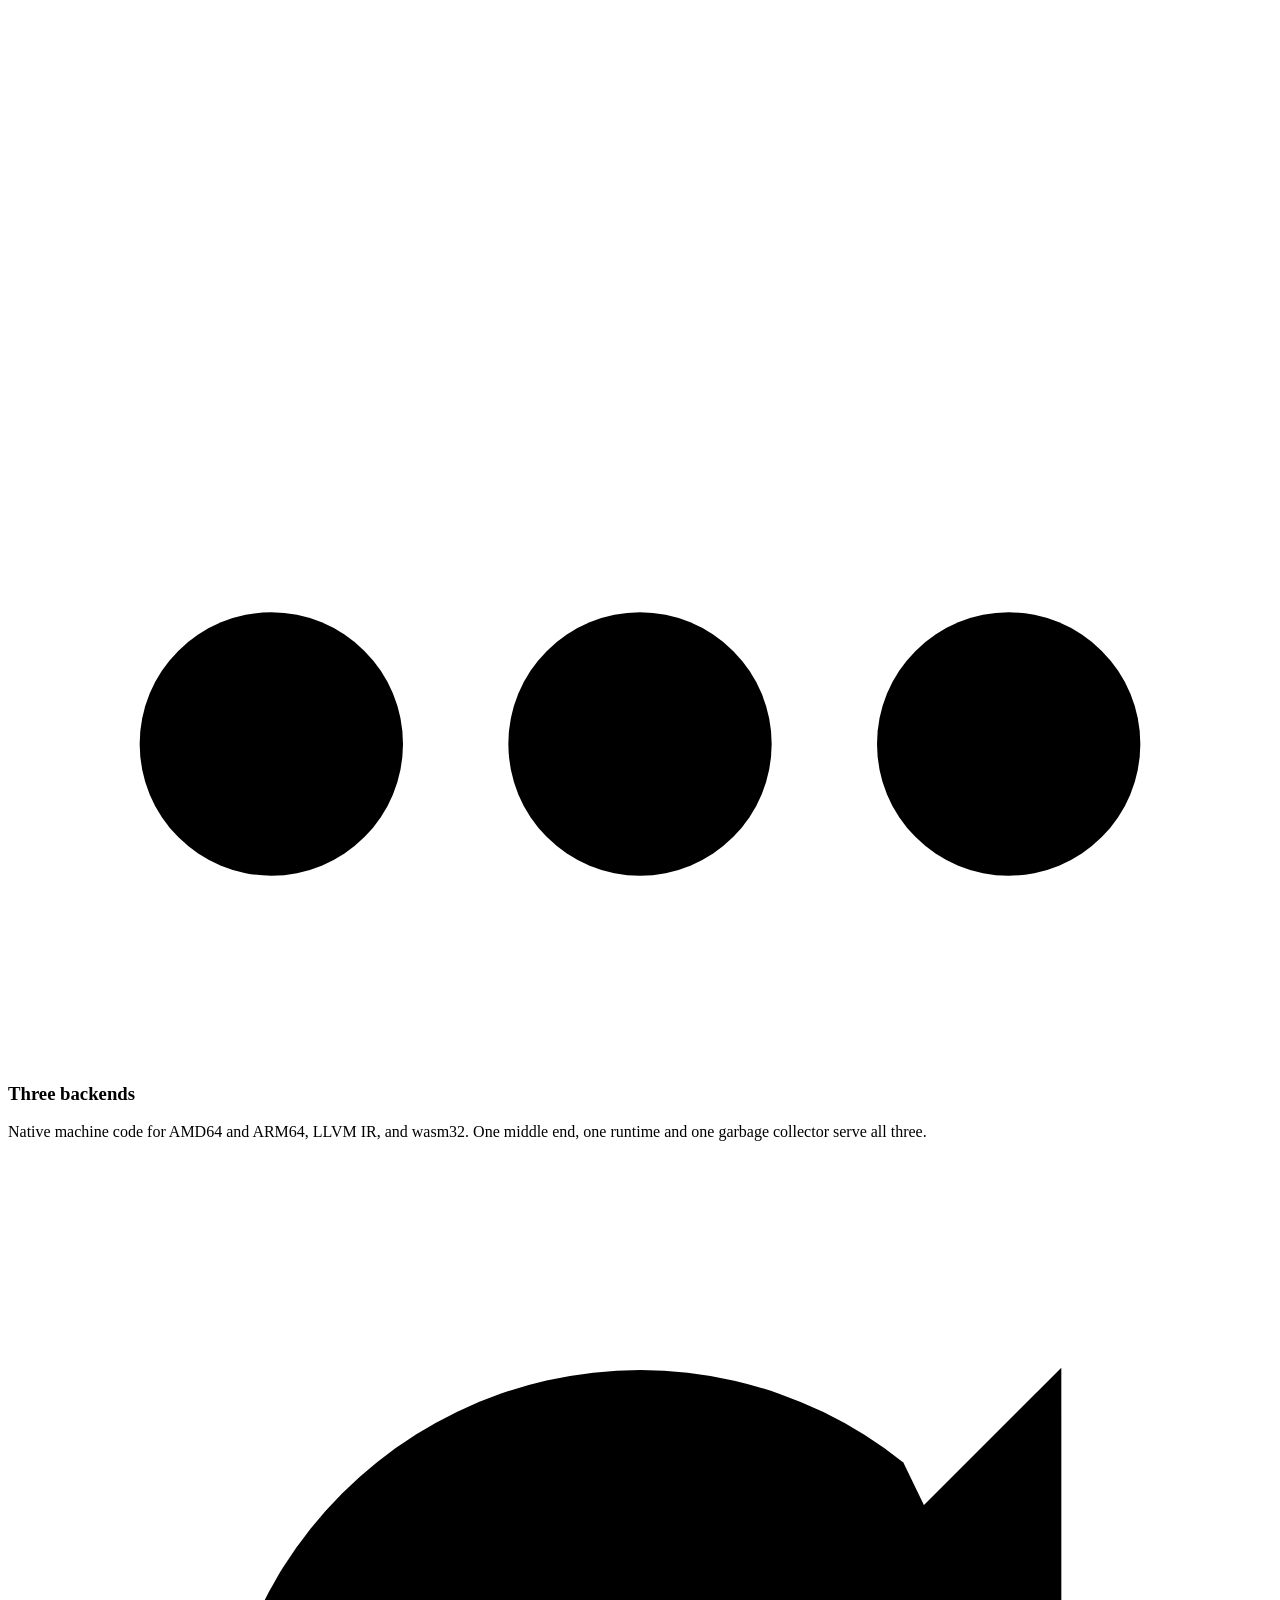
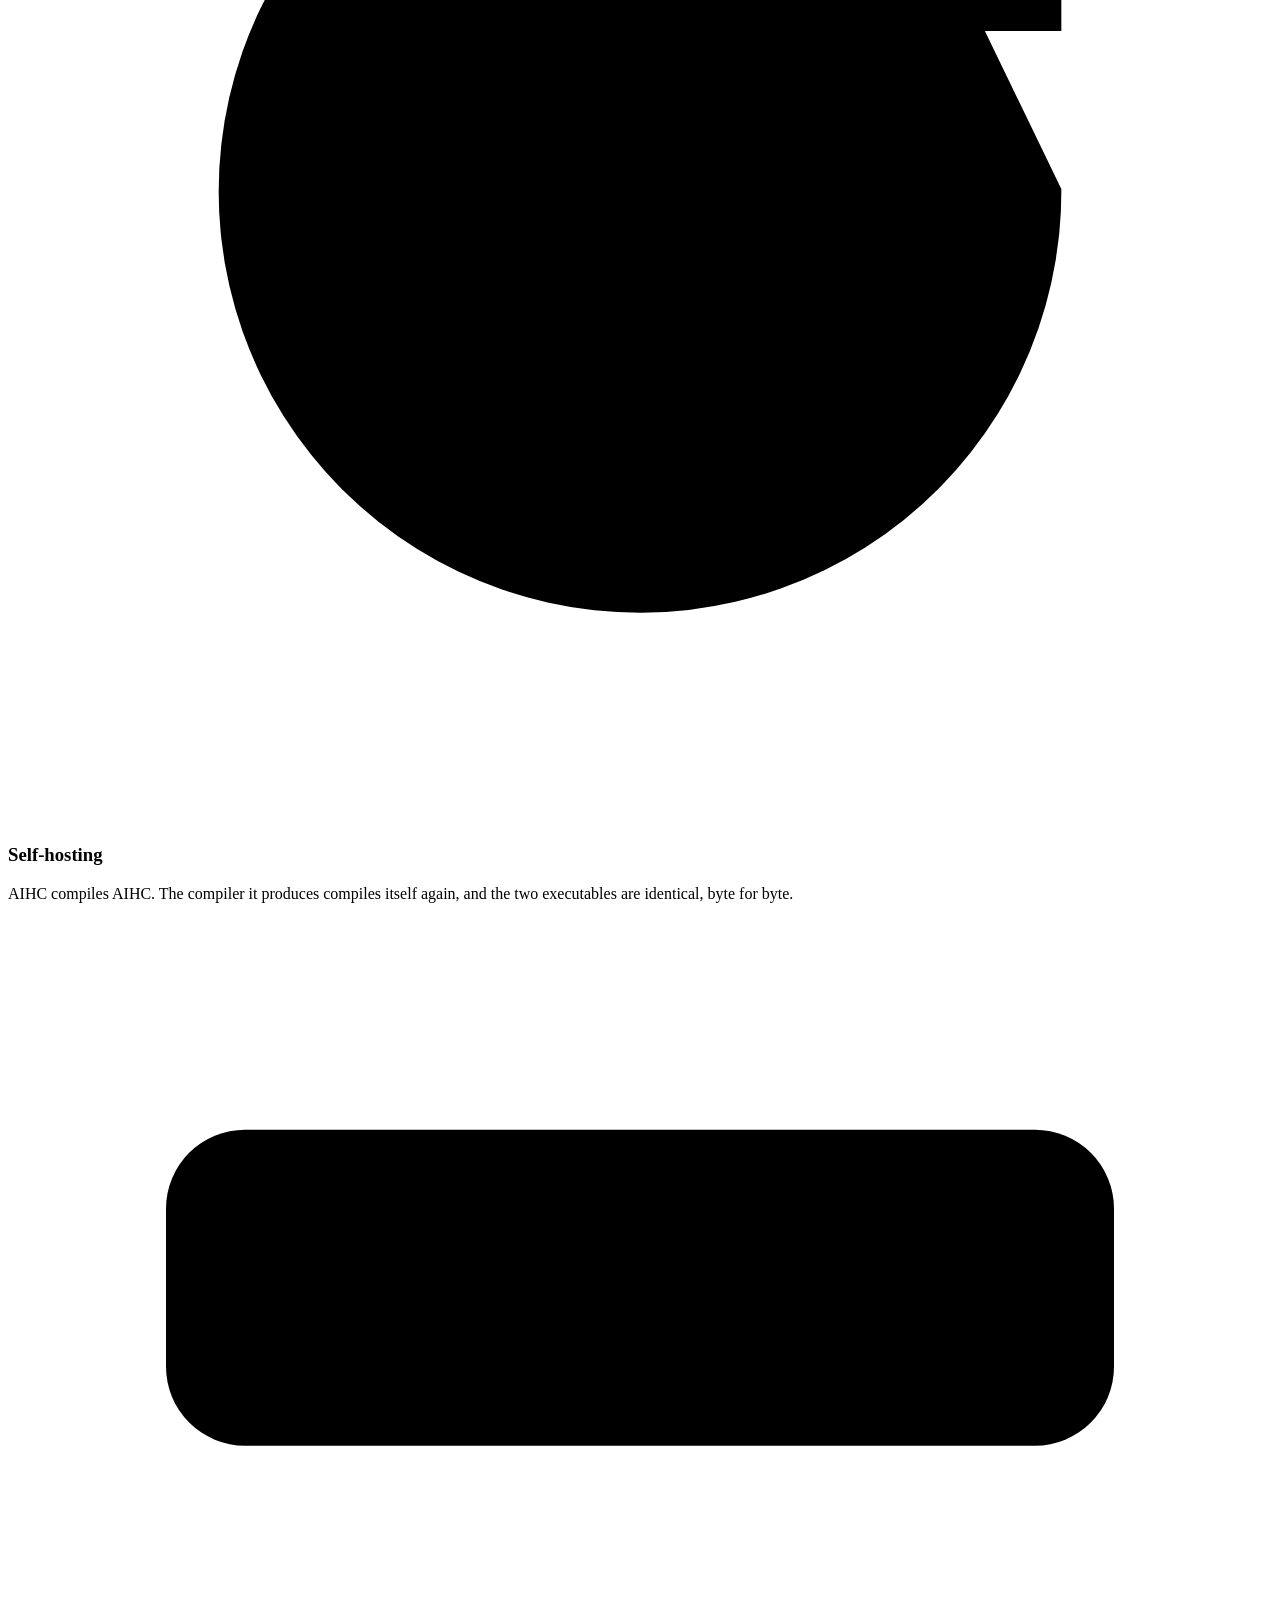
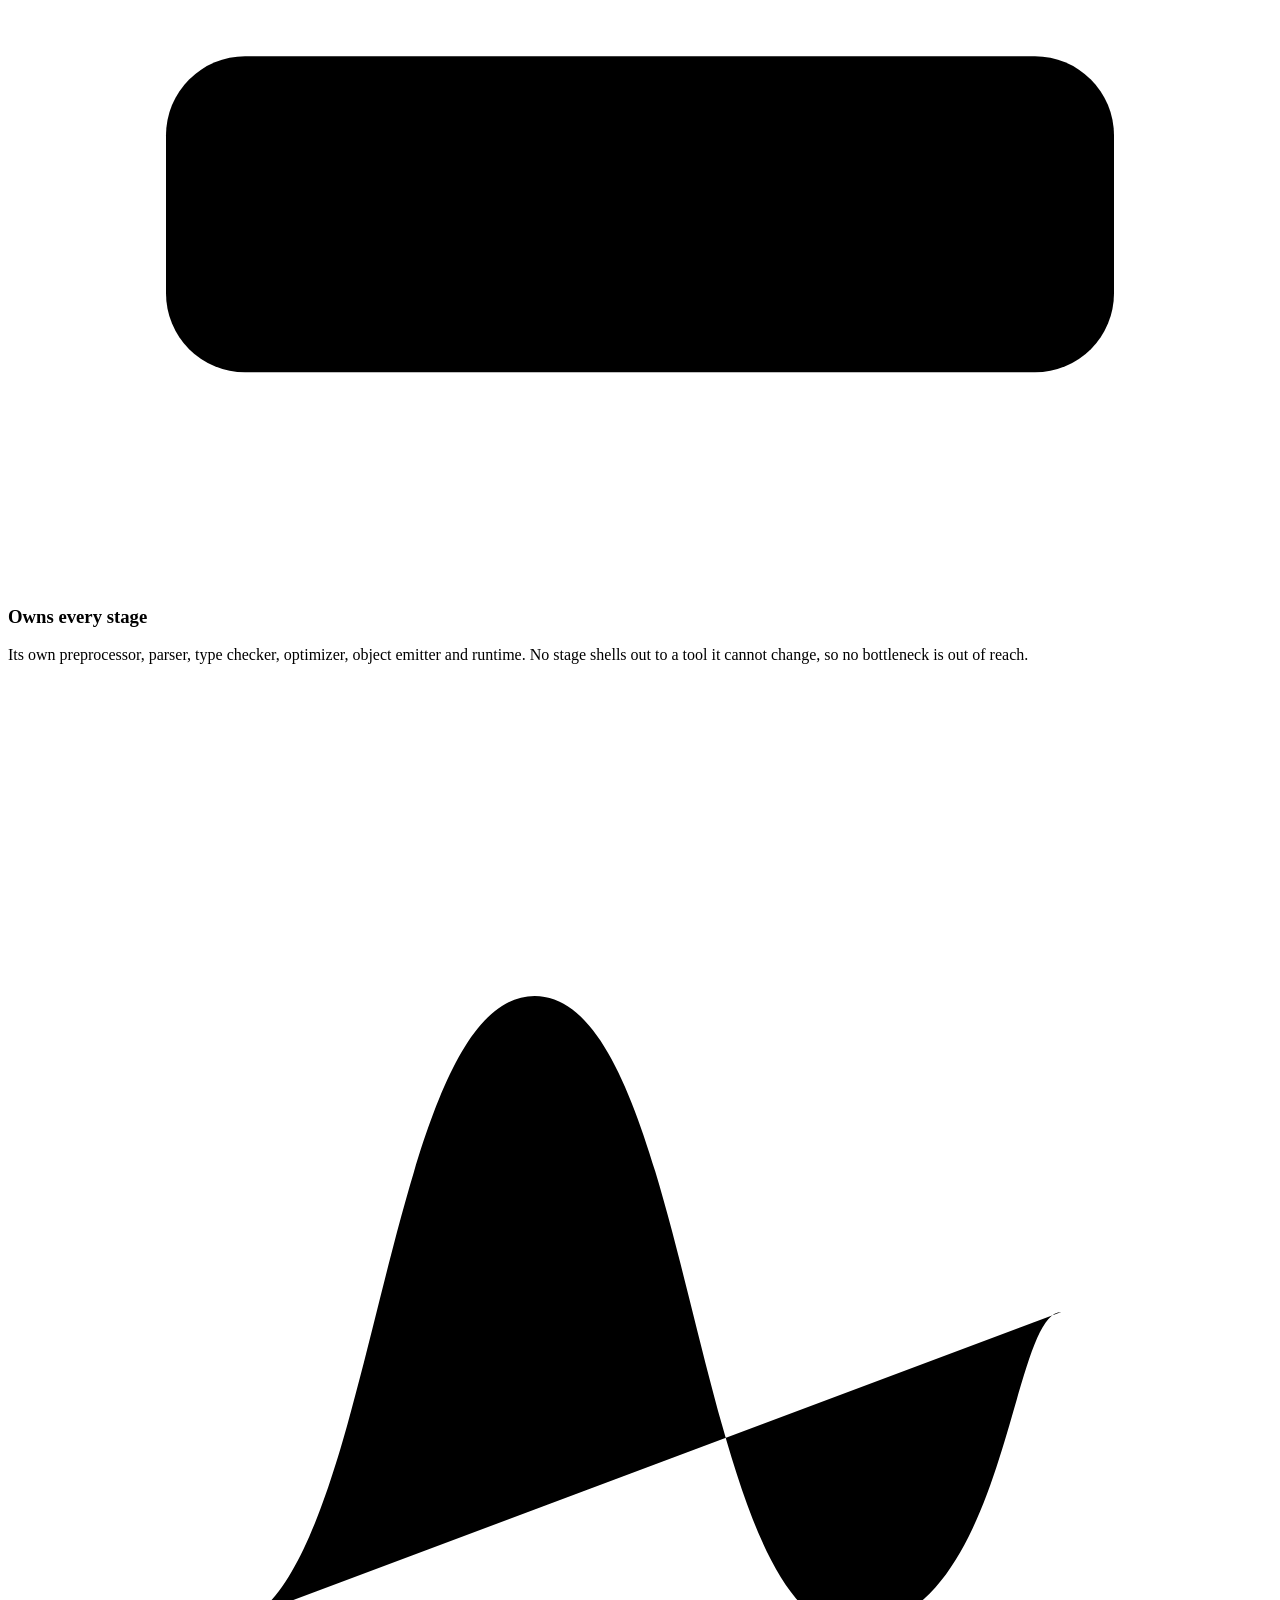
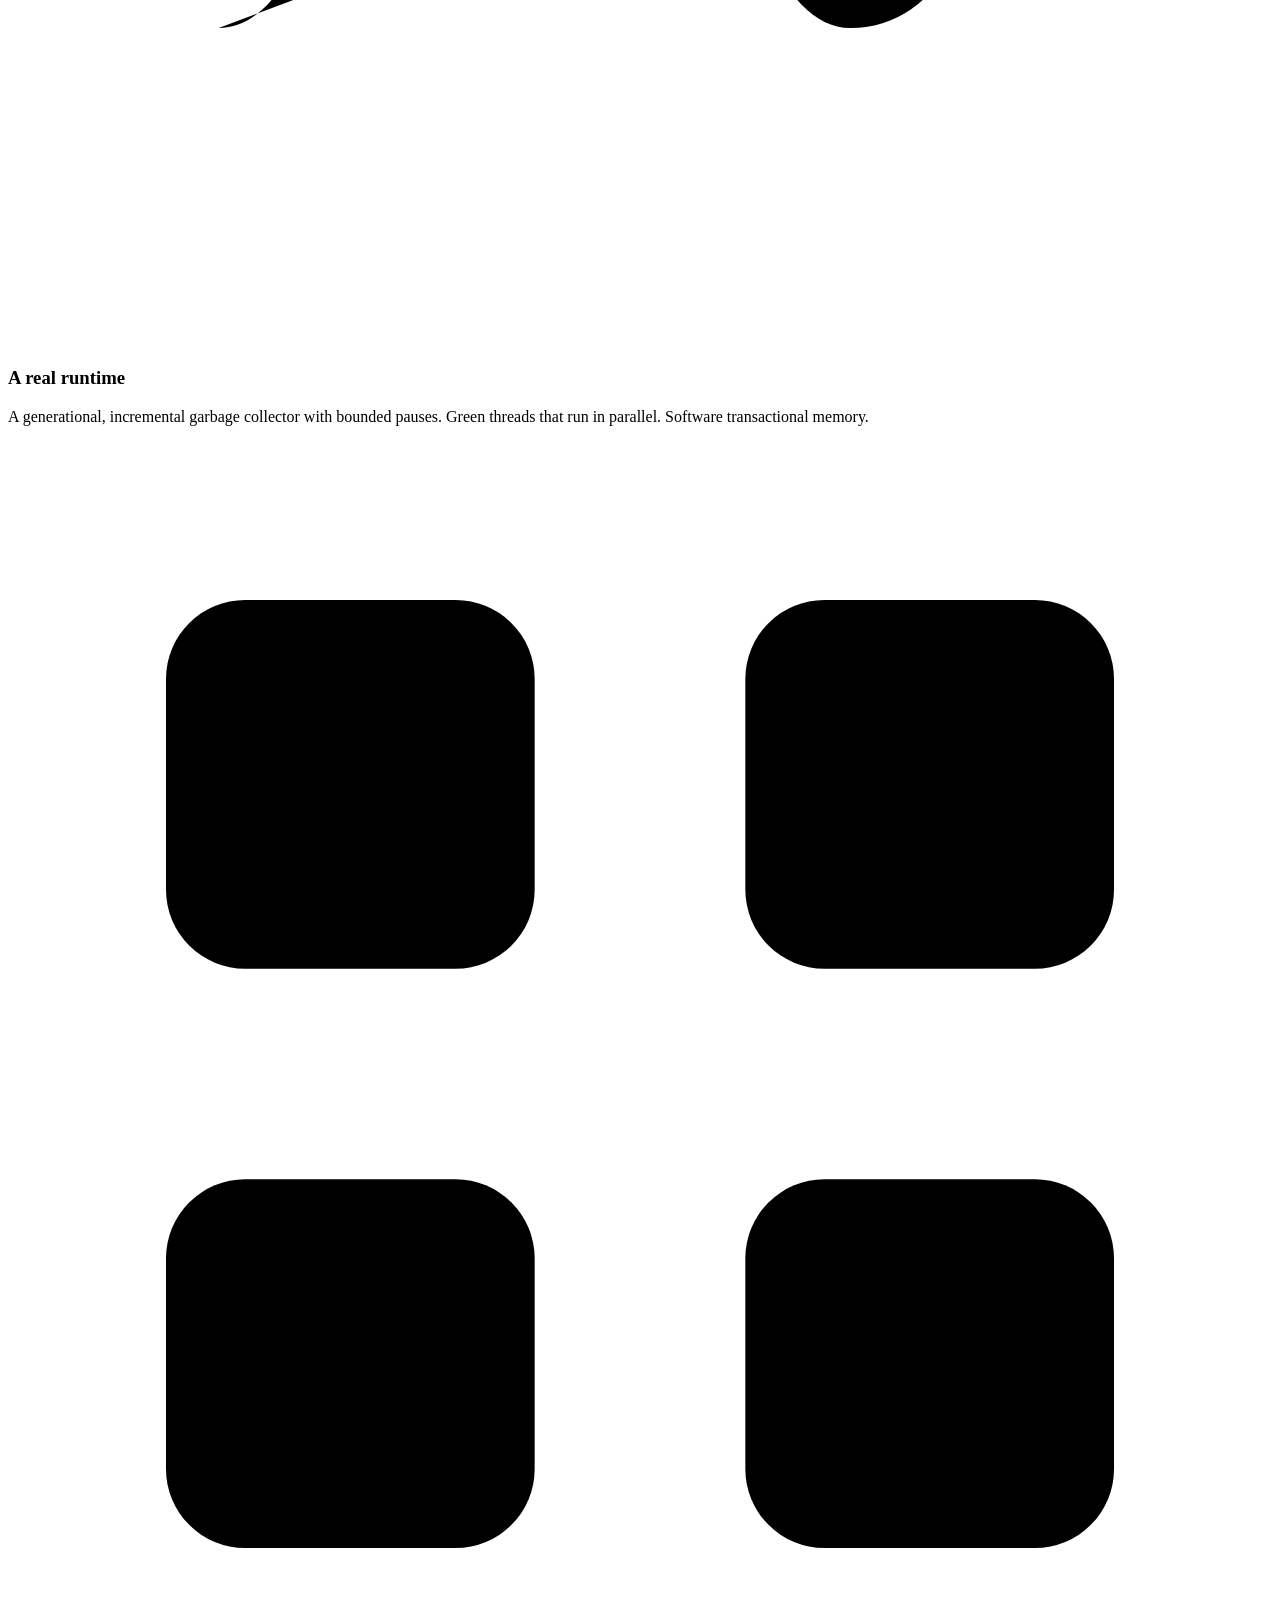
==== commit 319a851a: "feat: add an example with unboxed sums and runtime representations" ====
--- a/public/index.html
+++ b/public/index.html
@@ -179,6 +179,7 @@
         <button role="tab" id="tab-ex-lazy" aria-controls="panel-ex-lazy">Lazy lists</button>
         <button role="tab" id="tab-ex-gadts" aria-controls="panel-ex-gadts">GADTs</button>
         <button role="tab" id="tab-ex-threads" aria-controls="panel-ex-threads">Green threads</button>
+        <button role="tab" id="tab-ex-unboxed" aria-controls="panel-ex-unboxed">Unboxed types</button>
       </div>
       <div class="panel example" role="tabpanel" id="panel-ex-lazy" aria-labelledby="tab-ex-lazy" data-example="lazy">
         <h3>Lazy lists</h3>
@@ -291,6 +292,64 @@
 <span class="t-prompt">%</span> ./threads
 <span class="example-stdout">[6765,10946,17711,28657,46368,75025]
 8 threads, 8000 updates, total 36000</span></code></pre>
+          </div>
+        </div>
+      </div>
+      <div class="panel example" role="tabpanel" id="panel-ex-unboxed" aria-labelledby="tab-ex-unboxed" data-example="unboxed">
+        <h3>Unboxed types</h3>
+        <div class="example-grid">
+          <pre class="example-code"><code><span class="h-p">{-# LANGUAGE DataKinds, MagicHash, PolyKinds, StandaloneKindSignatures #-}</span>
+<span class="h-p">{-# LANGUAGE UnboxedSums, UnboxedTuples, UnliftedDatatypes #-}</span>
+<span class="h-k">import</span> <span class="h-t">GHC</span>.<span class="h-t">Exts</span>
+
+<span class="h-c">-- An unboxed sum: a Maybe Int that never touches the heap.</span>
+<span class="h-k">type</span> <span class="h-t">Quotient</span> = (# (# #) | <span class="h-t">Int</span># #)
+
+divide :: <span class="h-t">Int</span># -&gt; <span class="h-t">Int</span># -&gt; <span class="h-t">Quotient</span>
+divide _ <span class="h-n">0</span># = (# (# #) | #)
+divide n d = (# | quotInt# n d #)
+
+<span class="h-c">-- An unlifted data type: a list that is never a thunk.</span>
+<span class="h-k">type</span> <span class="h-t">Strict</span> :: <span class="h-t">UnliftedType</span>
+<span class="h-k">data</span> <span class="h-t">Strict</span> = <span class="h-t">Nil</span> | <span class="h-t">Cons</span> <span class="h-t">Int</span># <span class="h-t">Strict</span>
+
+<span class="h-c">-- The result can have any runtime representation: r is a variable.</span>
+orElse :: <span class="h-k">forall</span> r (b :: <span class="h-t">TYPE</span> r). <span class="h-t">Quotient</span> -&gt; (<span class="h-t">Int</span># -&gt; b) -&gt; ((# #) -&gt; b) -&gt; b
+orElse (# | n #) some _ = some n
+orElse (# (# #) | #) _ none = none (# #)
+
+<span class="h-c">-- A class over every representation, not only over boxed values.</span>
+<span class="h-k">type</span> <span class="h-t">Render</span> :: <span class="h-k">forall</span> (r :: <span class="h-t">RuntimeRep</span>). <span class="h-t">TYPE</span> r -&gt; <span class="h-t">Constraint</span>
+<span class="h-k">class</span> <span class="h-t">Render</span> (a :: <span class="h-t">TYPE</span> r) <span class="h-k">where</span> render :: a -&gt; <span class="h-t">String</span>
+<span class="h-k">instance</span> <span class="h-t">Render</span> <span class="h-t">Int</span># <span class="h-k">where</span> render n = show (<span class="h-t">I</span># n) ++ <span class="h-s">"#"</span>
+<span class="h-k">instance</span> <span class="h-t">Render</span> <span class="h-t">Double</span># <span class="h-k">where</span> render x = show (<span class="h-t">D</span># x) ++ <span class="h-s">"##"</span>
+<span class="h-k">instance</span> <span class="h-t">Render</span> <span class="h-t">Quotient</span> <span class="h-k">where</span>
+  render q = orElse q (\n -&gt; <span class="h-s">"(# | "</span> ++ render n ++ <span class="h-s">" #)"</span>) (\_ -&gt; <span class="h-s">"(# (# #) | #)"</span>)
+<span class="h-k">instance</span> <span class="h-t">Render</span> (# <span class="h-t">Int</span>#, <span class="h-t">Double</span># #) <span class="h-k">where</span>
+  render (# n, x #) = <span class="h-s">"(# "</span> ++ render n ++ <span class="h-s">", "</span> ++ render x ++ <span class="h-s">" #)"</span>
+<span class="h-k">instance</span> <span class="h-t">Render</span> <span class="h-t">Strict</span> <span class="h-k">where</span>
+  render <span class="h-t">Nil</span> = <span class="h-s">"Nil"</span>
+  render (<span class="h-t">Cons</span> n rest) = render n ++ <span class="h-s">" : "</span> ++ render rest
+
+main :: <span class="h-t">IO</span> ()
+main = <span class="h-k">do</span>
+  putStrLn (render (divide <span class="h-n">84</span># <span class="h-n">2</span>#))
+  putStrLn (render (divide <span class="h-n">1</span># <span class="h-n">0</span>#))
+  <span class="h-c">-- One function, three representations: registers, a double, a pointer.</span>
+  putStrLn (render (orElse (divide <span class="h-n">9</span># <span class="h-n">2</span>#) (\n -&gt; (# n, sqrtDouble# <span class="h-n">2.0</span>## #))
+                                          (\_ -&gt; (# <span class="h-n">0</span>#, <span class="h-n">0.0</span>## #))))
+  putStrLn (render (orElse (divide <span class="h-n">9</span># <span class="h-n">2</span>#) int2Double# (\_ -&gt; <span class="h-n">0.0</span>##)))
+  putStrLn (render (orElse (divide <span class="h-n">9</span># <span class="h-n">0</span>#) (\n -&gt; <span class="h-t">Cons</span> n <span class="h-t">Nil</span>)
+                                          (\_ -&gt; <span class="h-t">Cons</span> <span class="h-n">1</span># (<span class="h-t">Cons</span> <span class="h-n">2</span># <span class="h-t">Nil</span>))))</code></pre>
+          <div class="example-run">
+            <p class="example-note">AIHC follows GHC down to the machine: unboxed sums, unlifted data, and code that is polymorphic in the runtime representation. GHC 9.12 prints the same output.</p>
+            <pre class="example-out"><code><span class="t-prompt">%</span> aihc build unboxed.hs
+<span class="t-prompt">%</span> ./unboxed
+<span class="example-stdout">(# | 42# #)
+(# (# #) | #)
+(# 4#, 1.4142135623730951## #)
+4.0##
+1# : 2# : Nil</span></code></pre>
           </div>
         </div>
       </div>
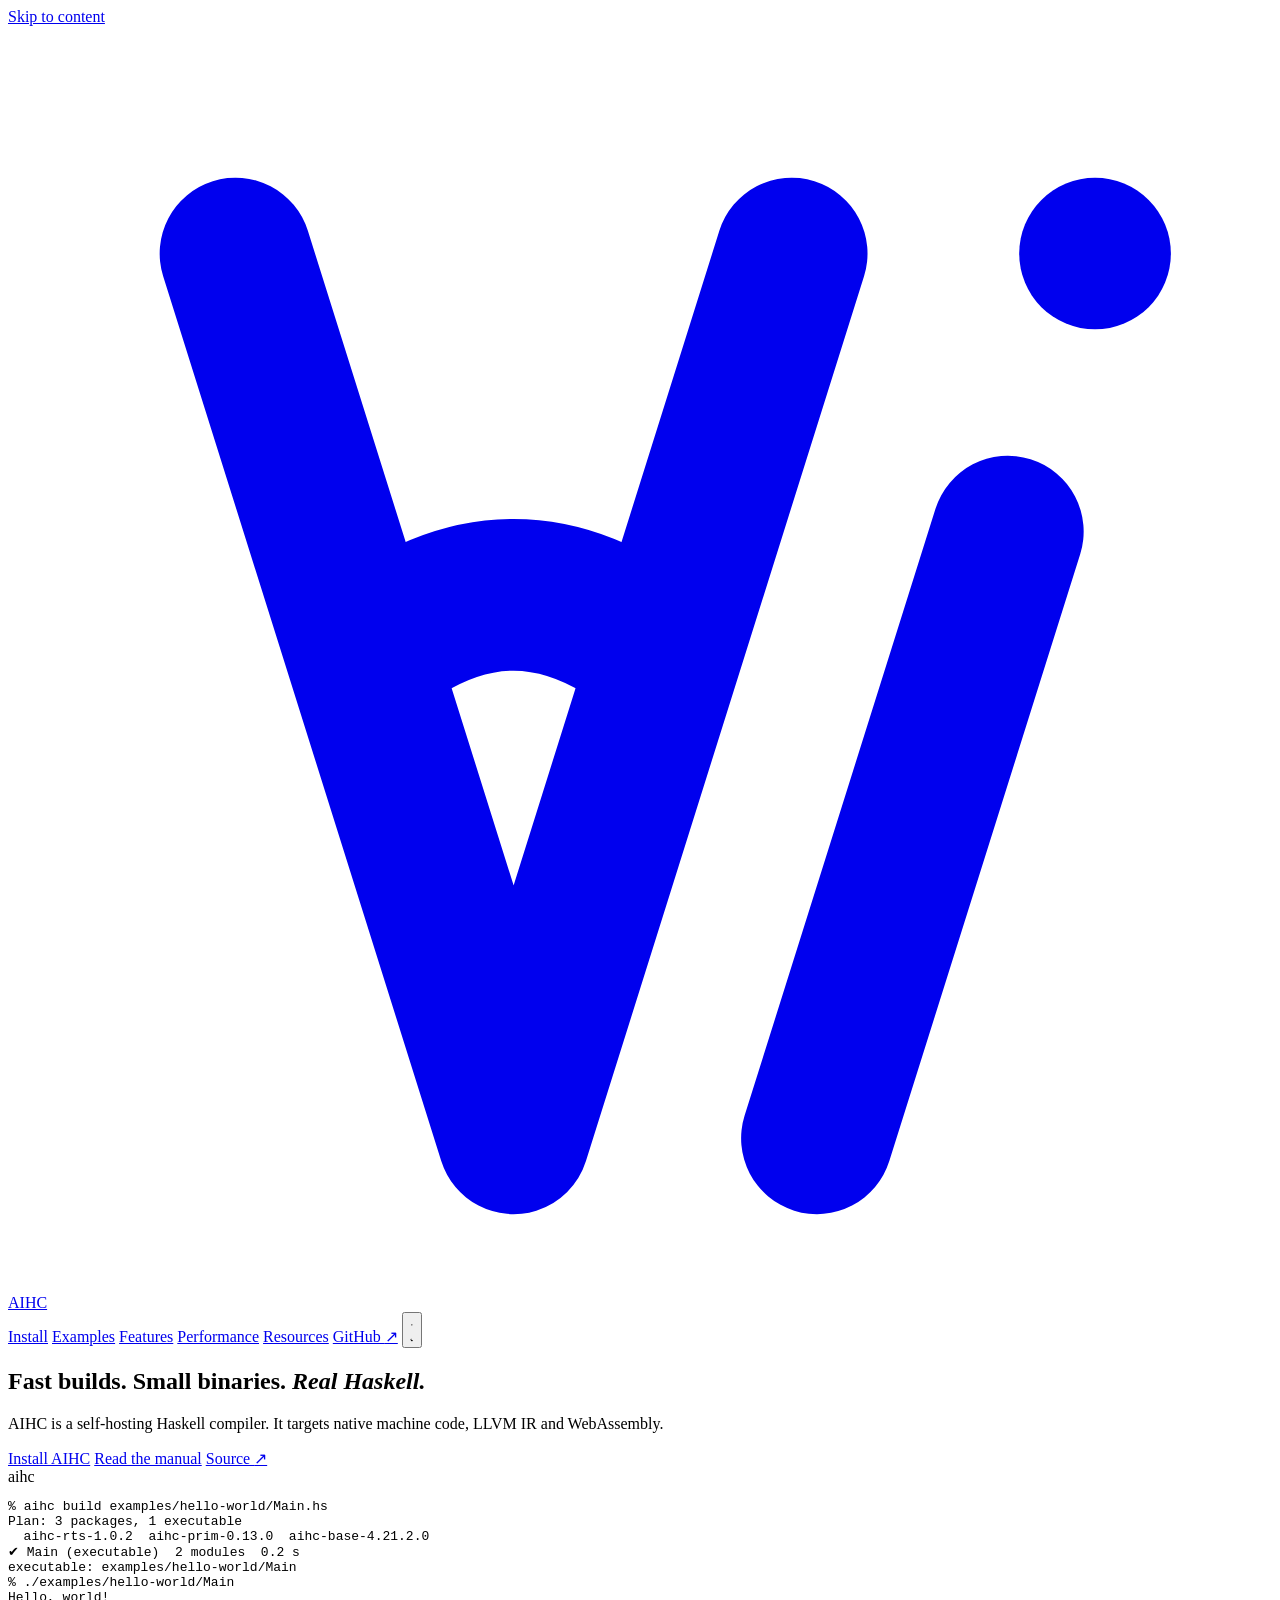
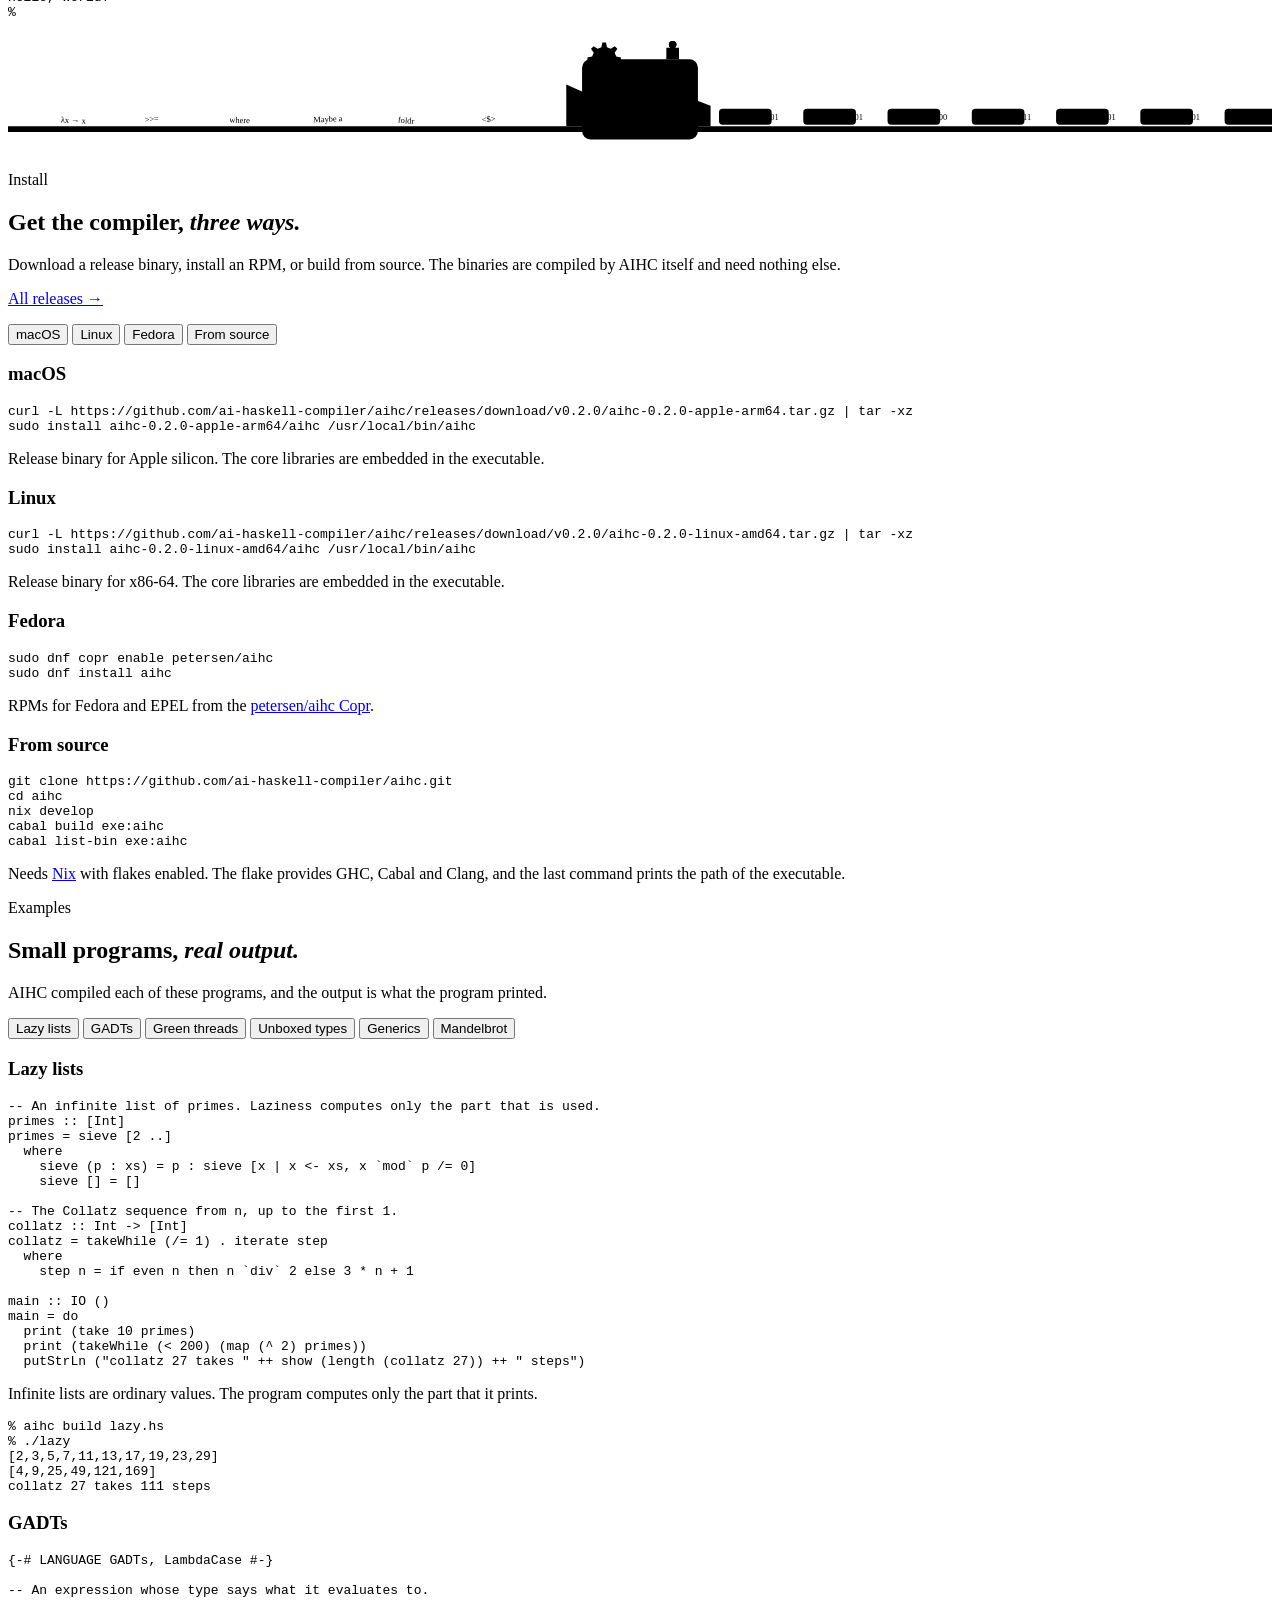
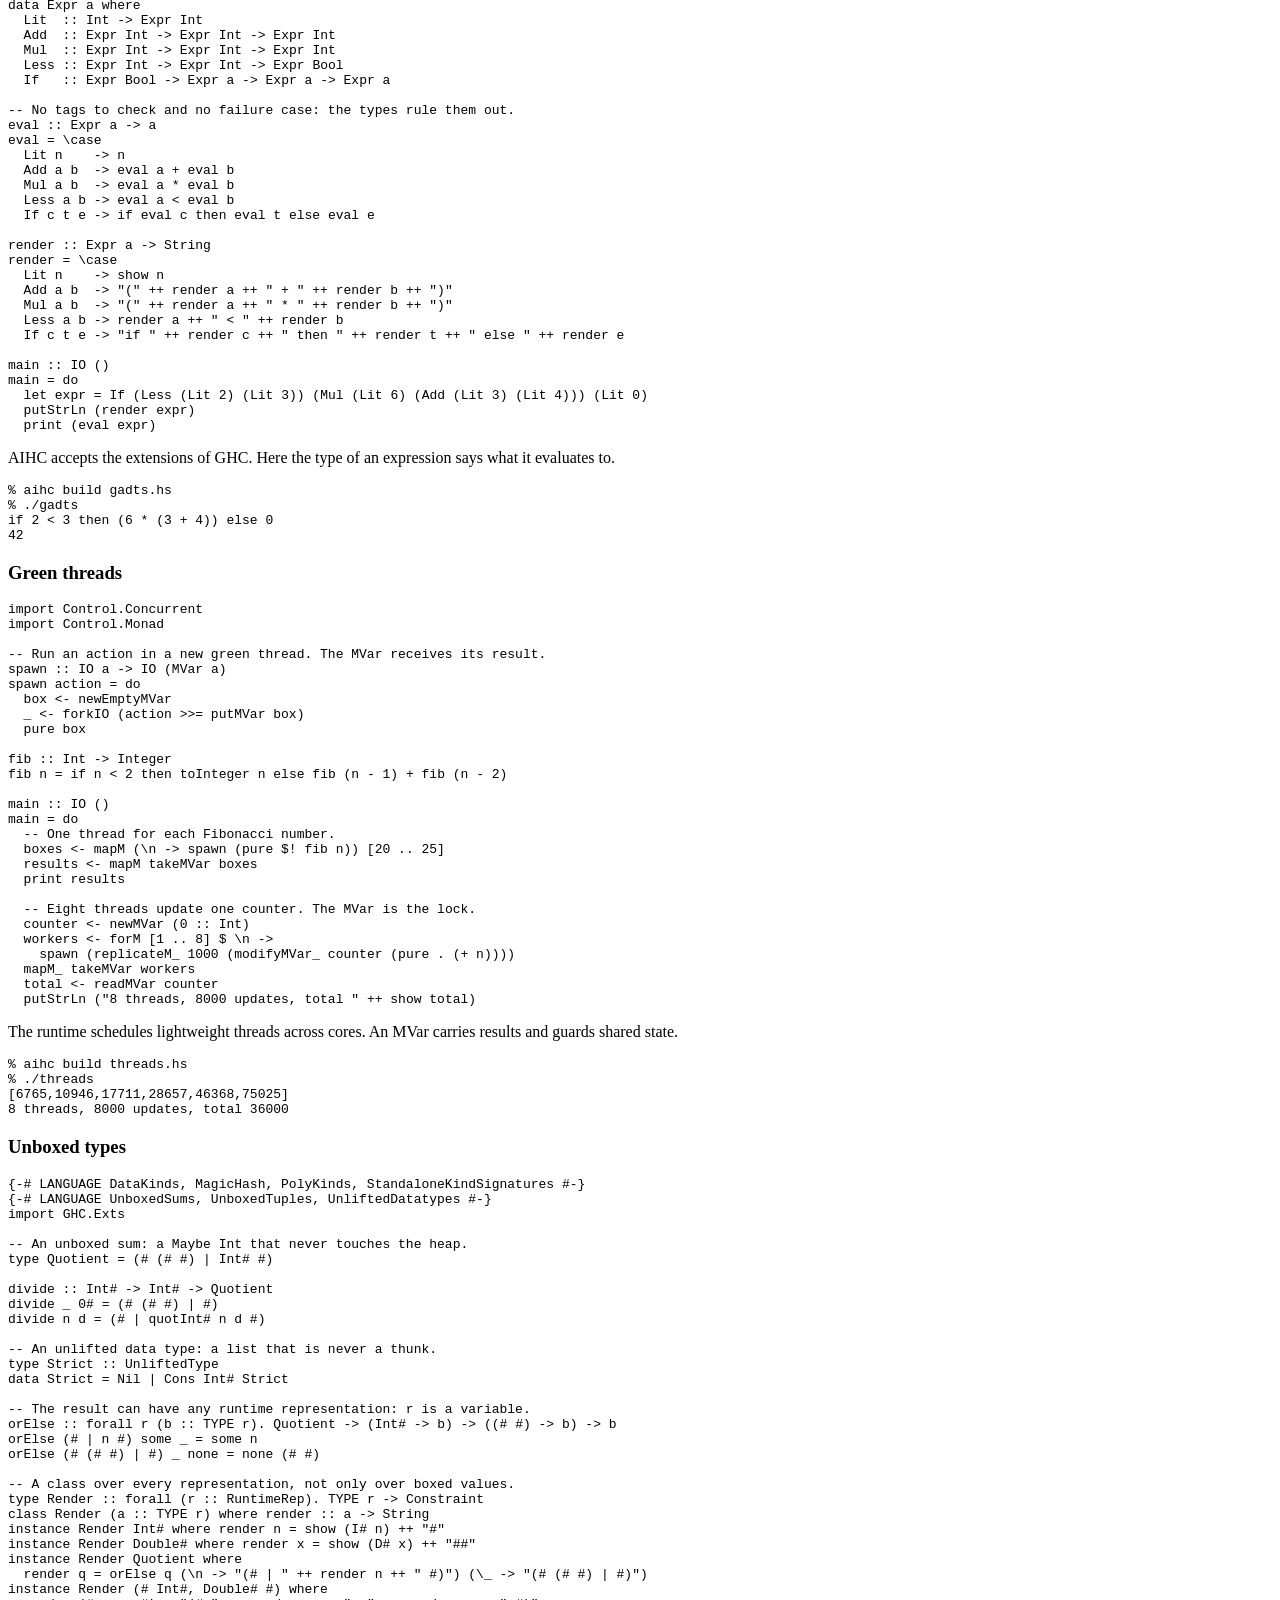
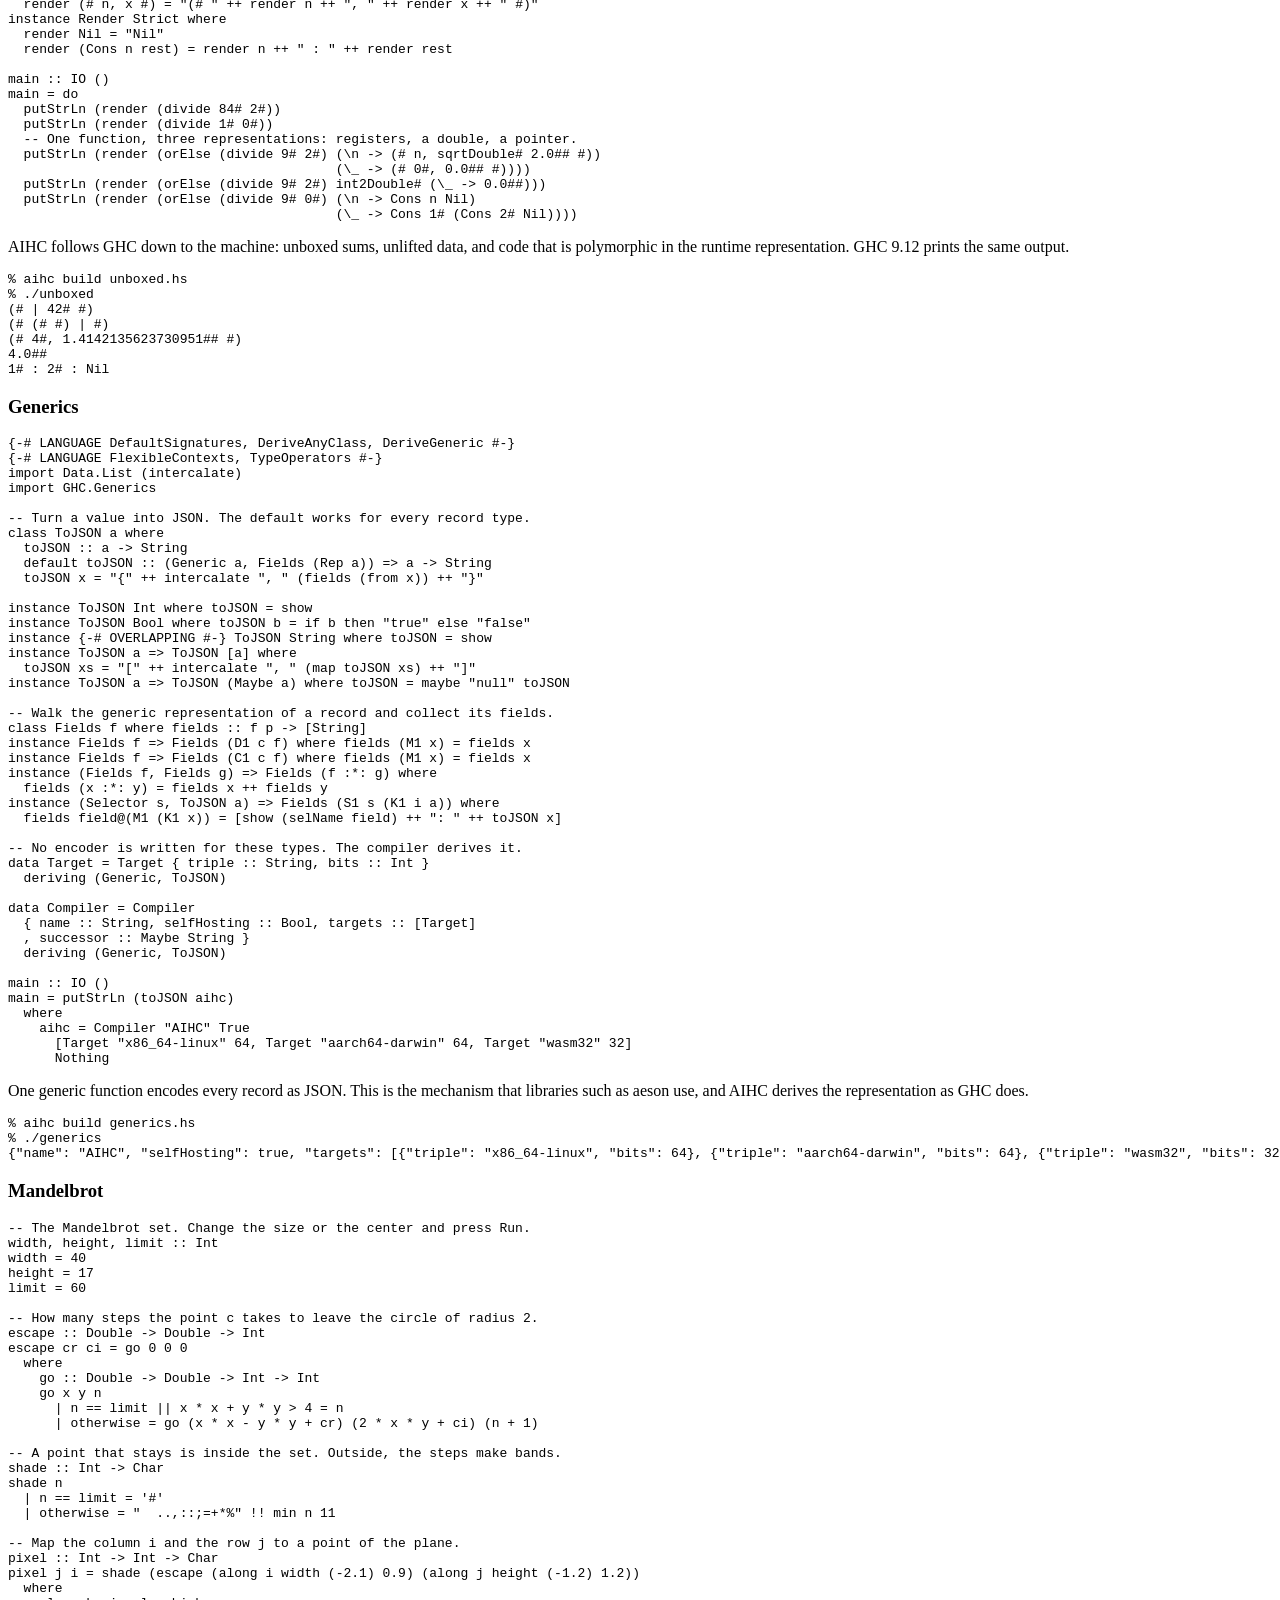
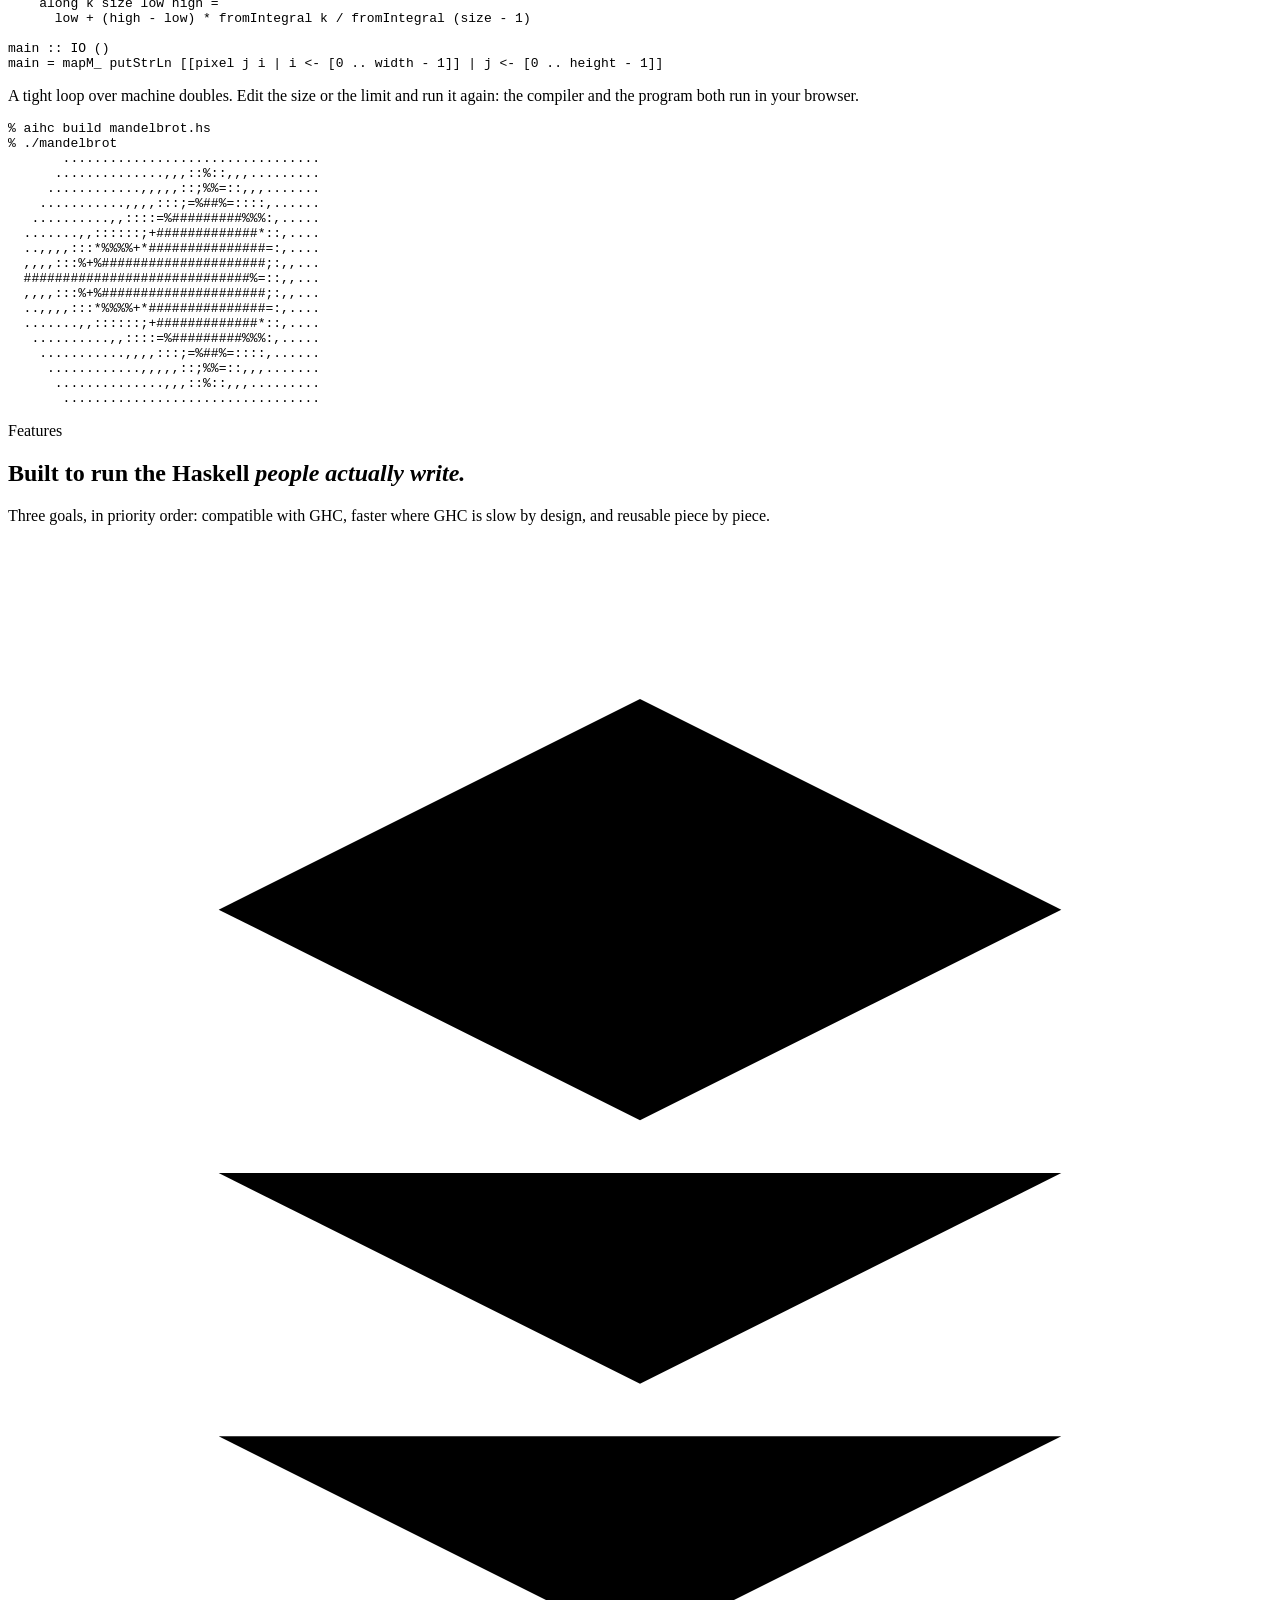
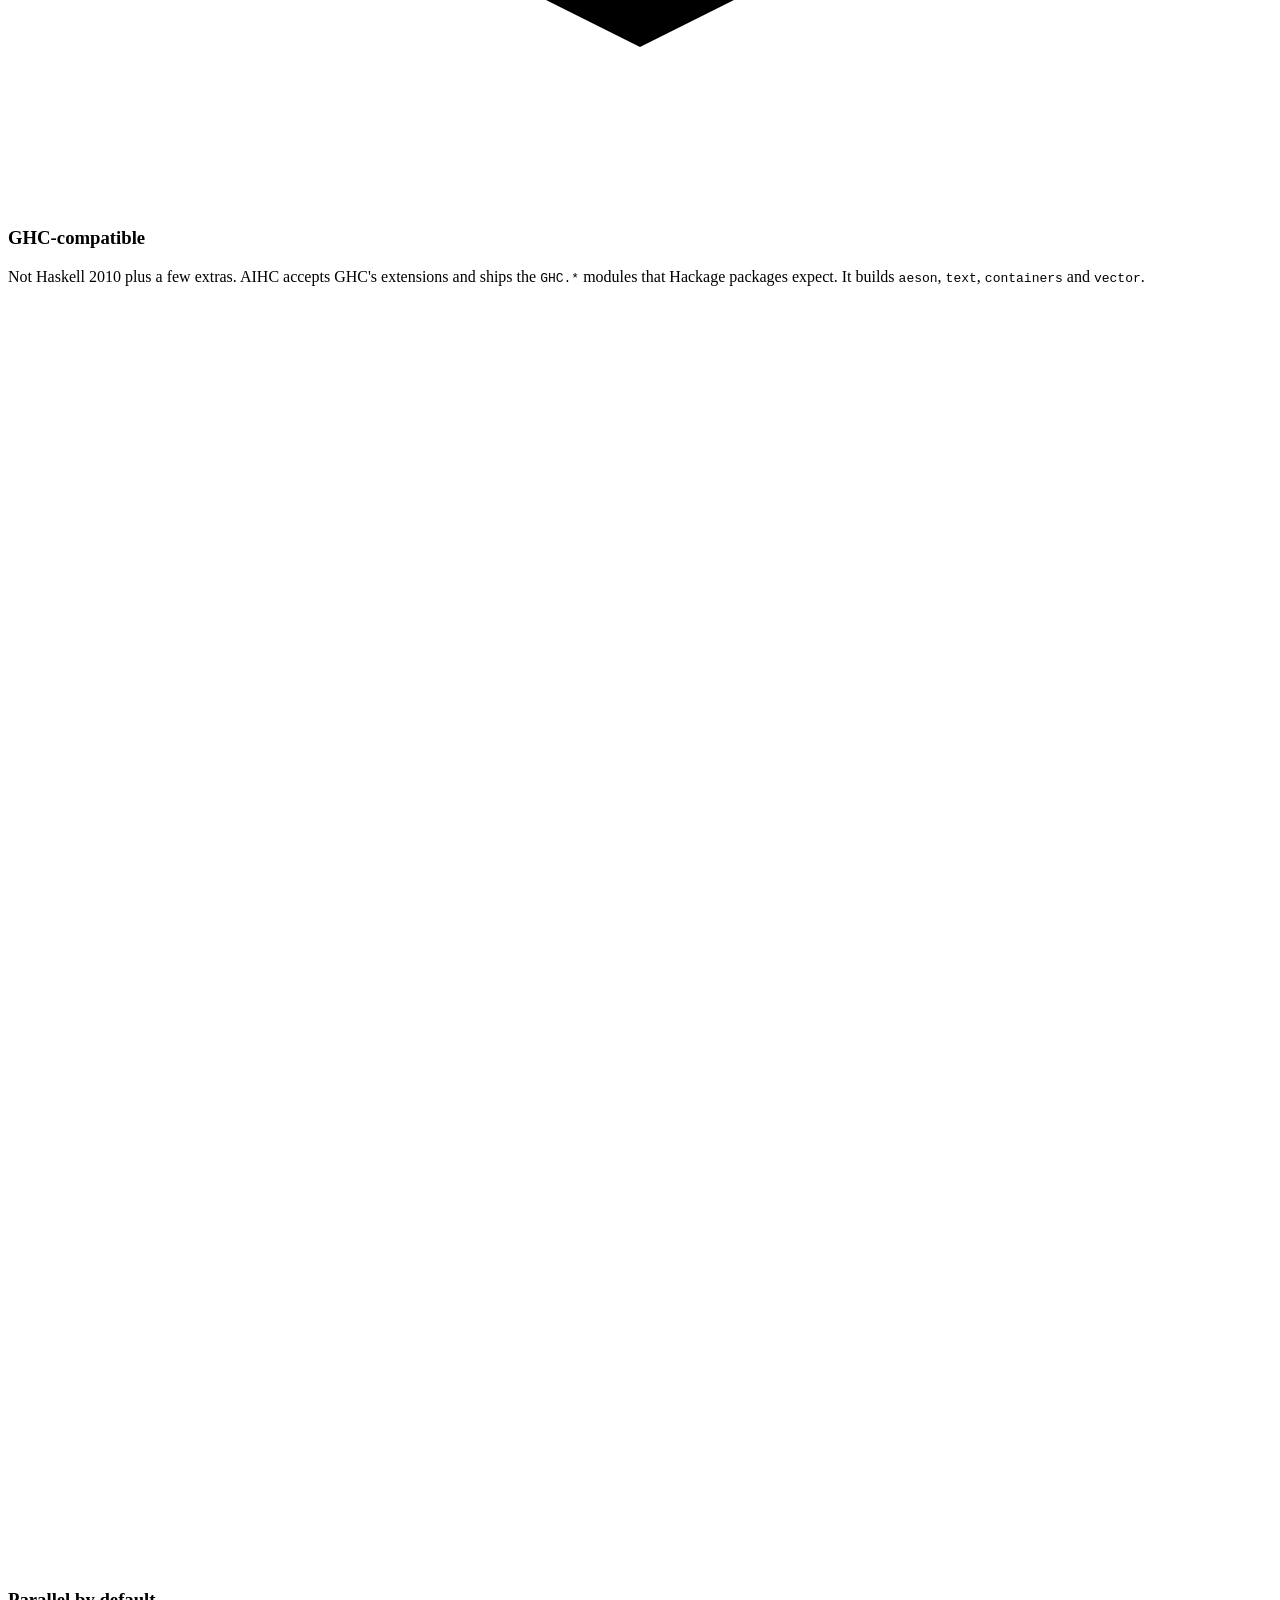
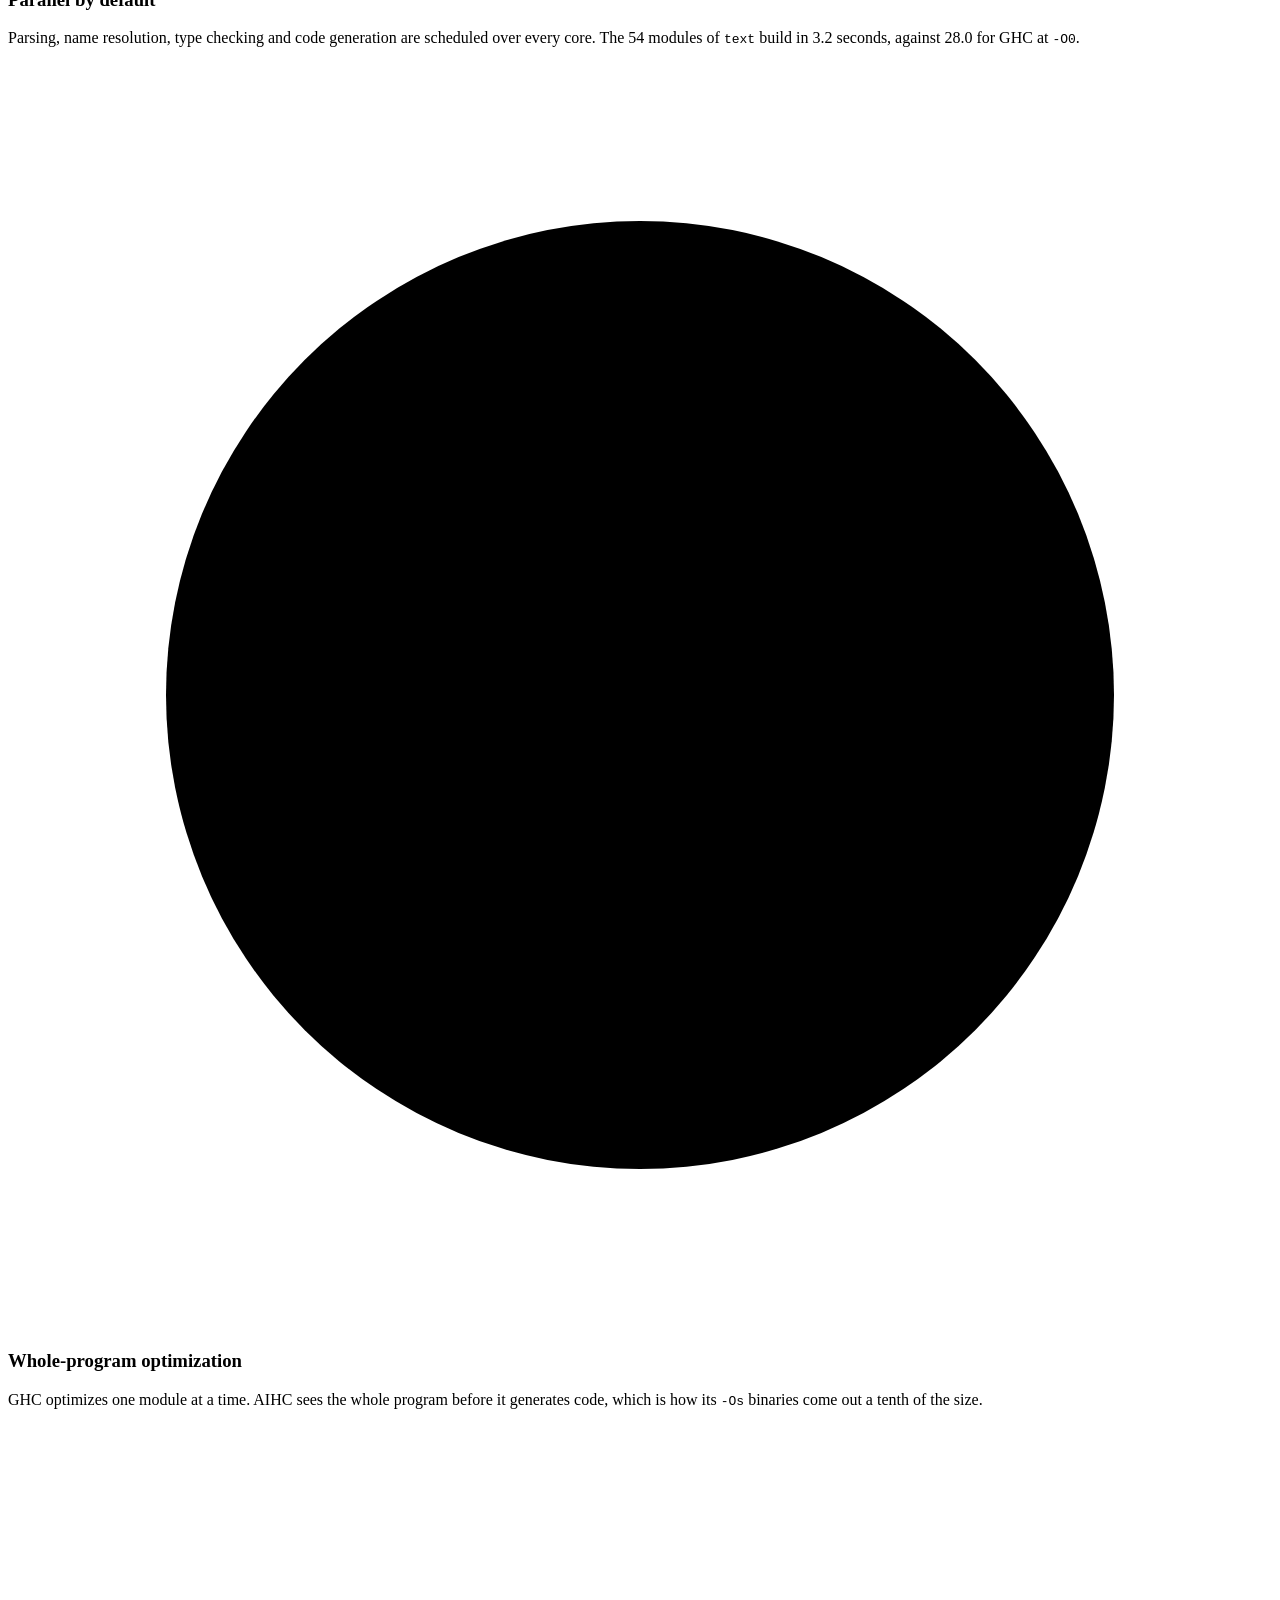
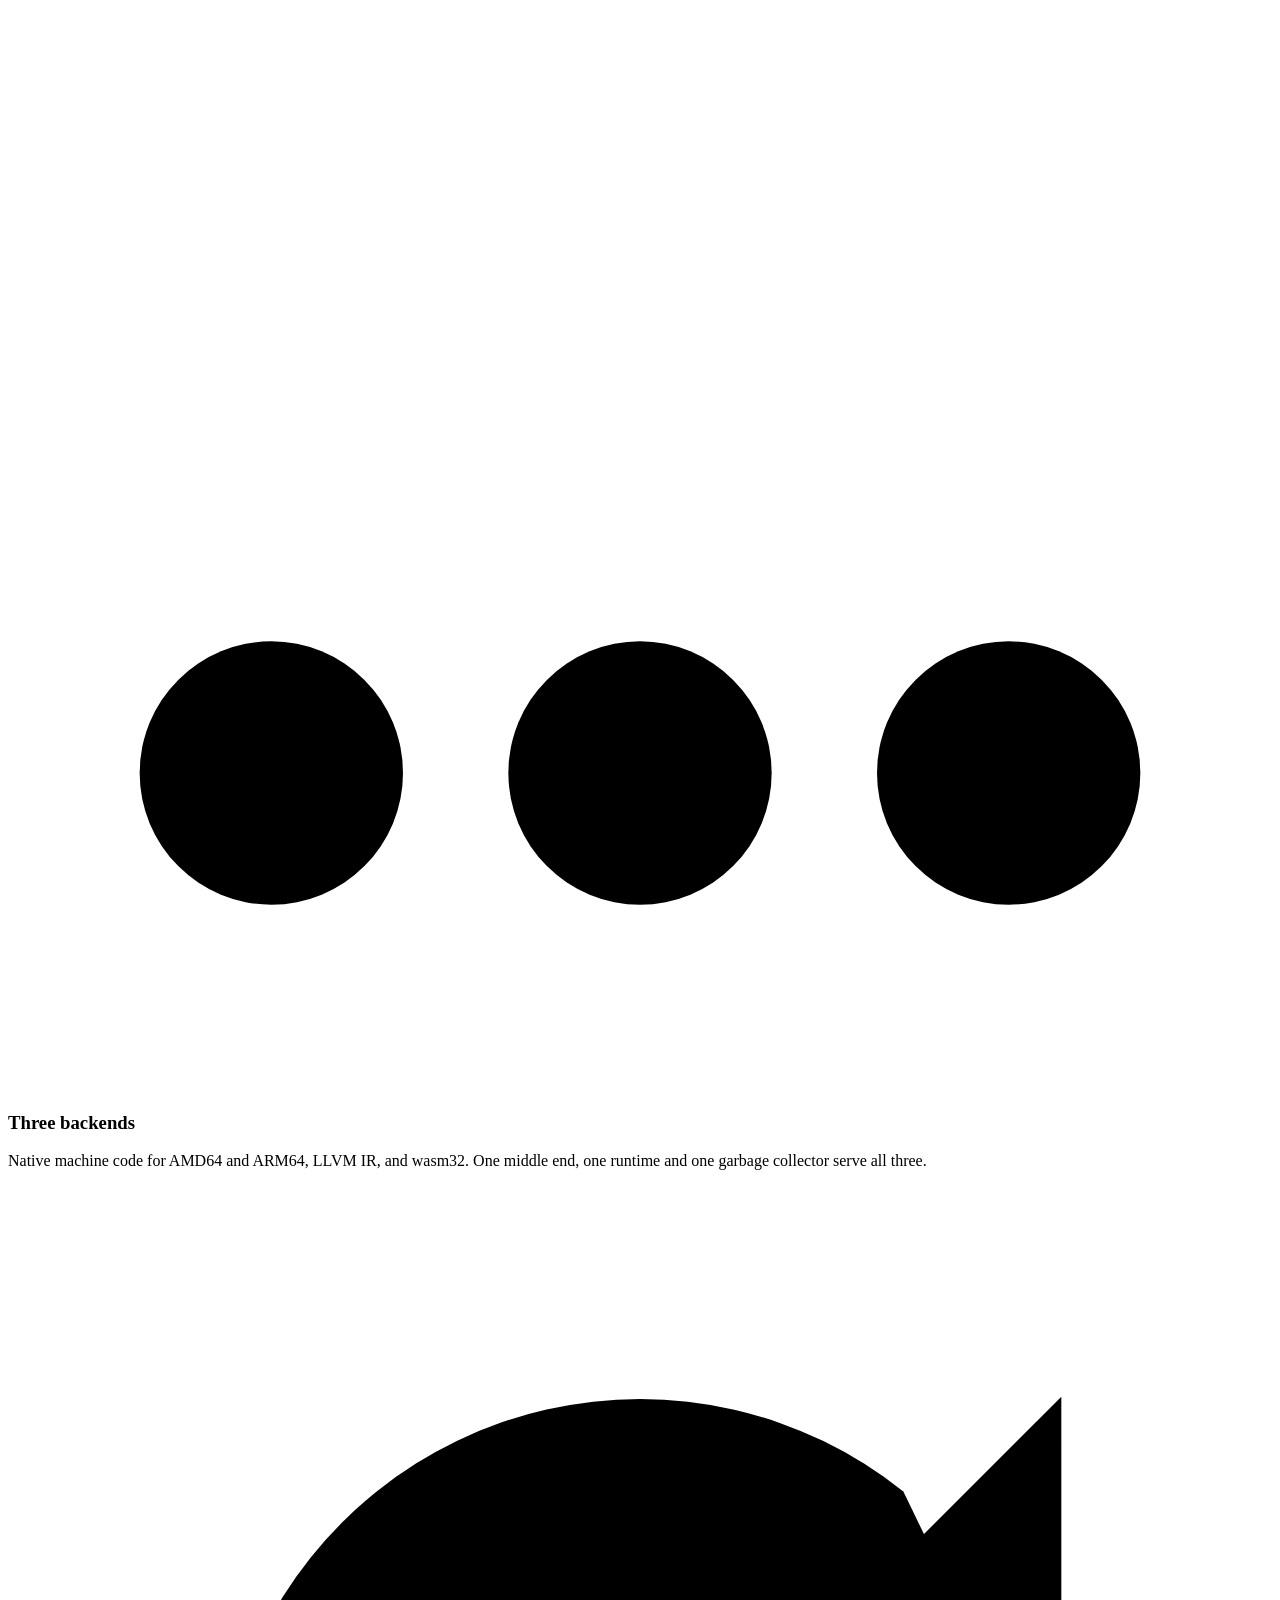
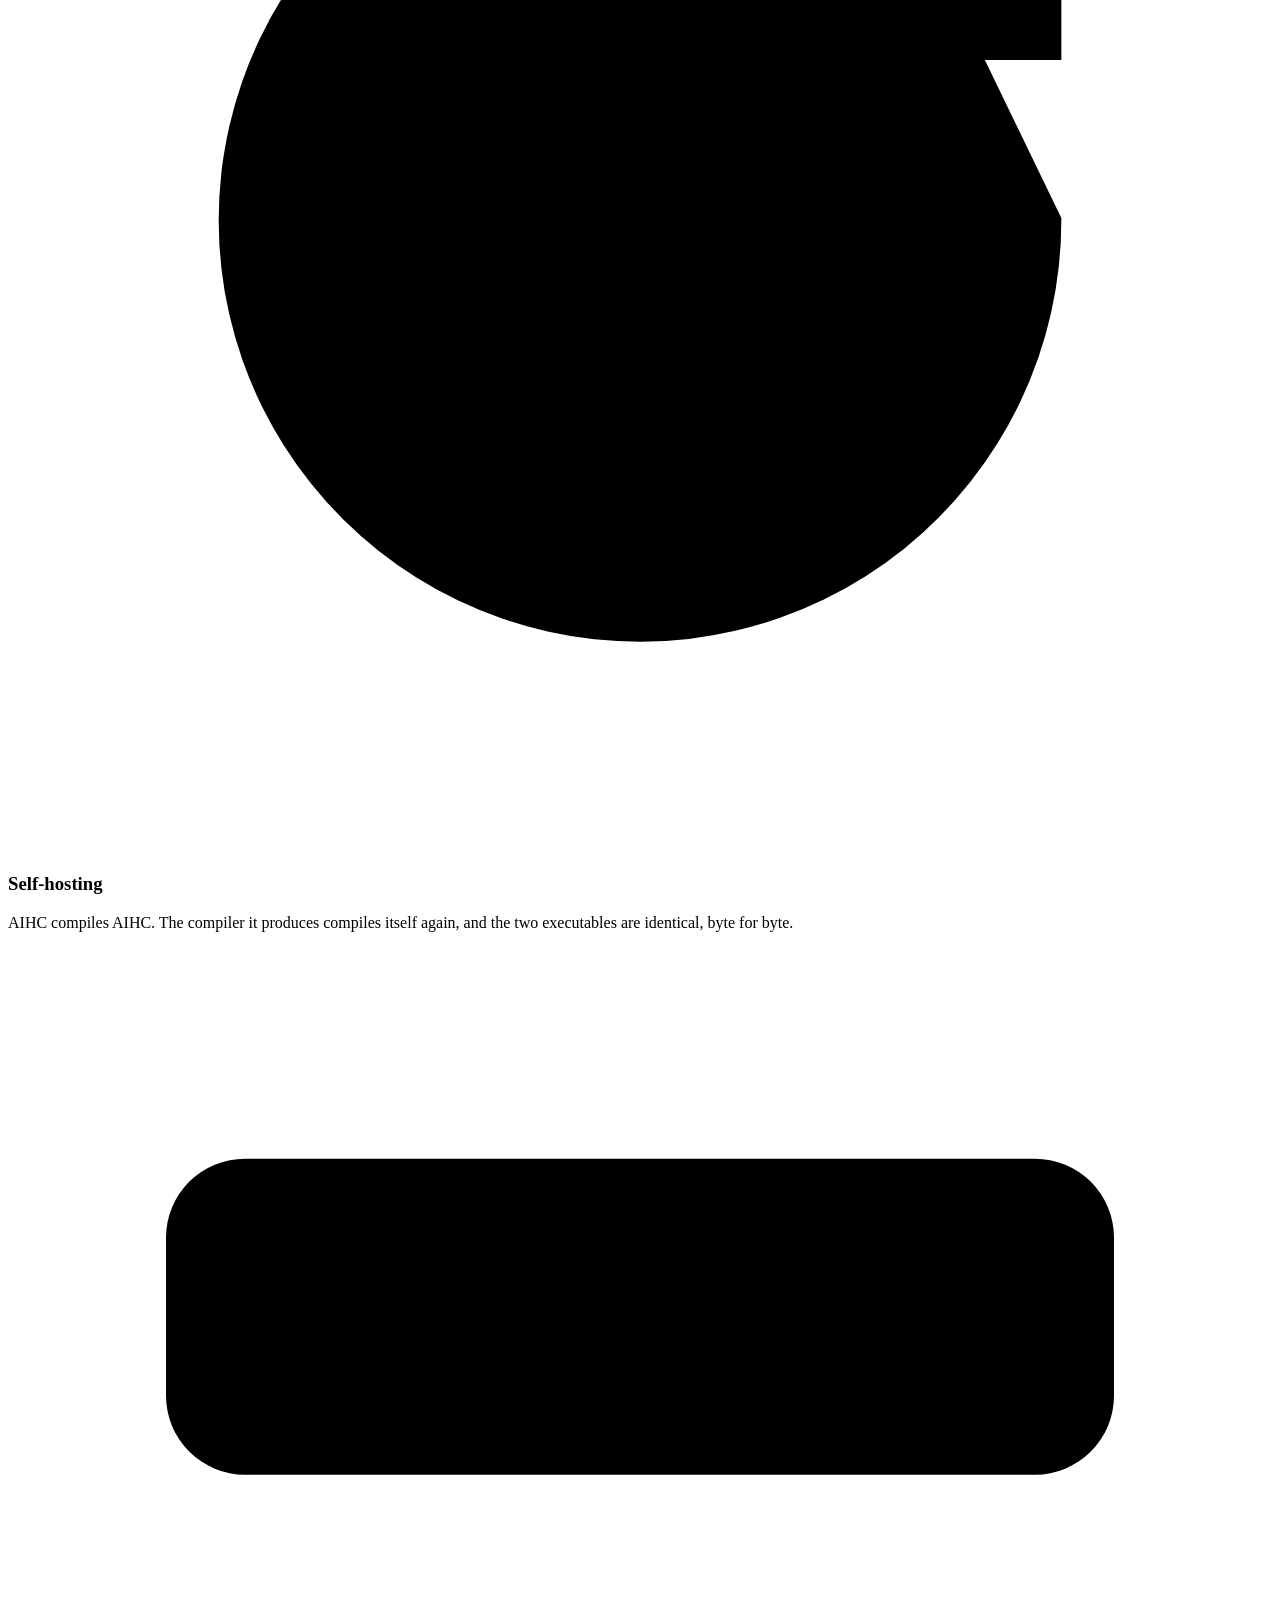
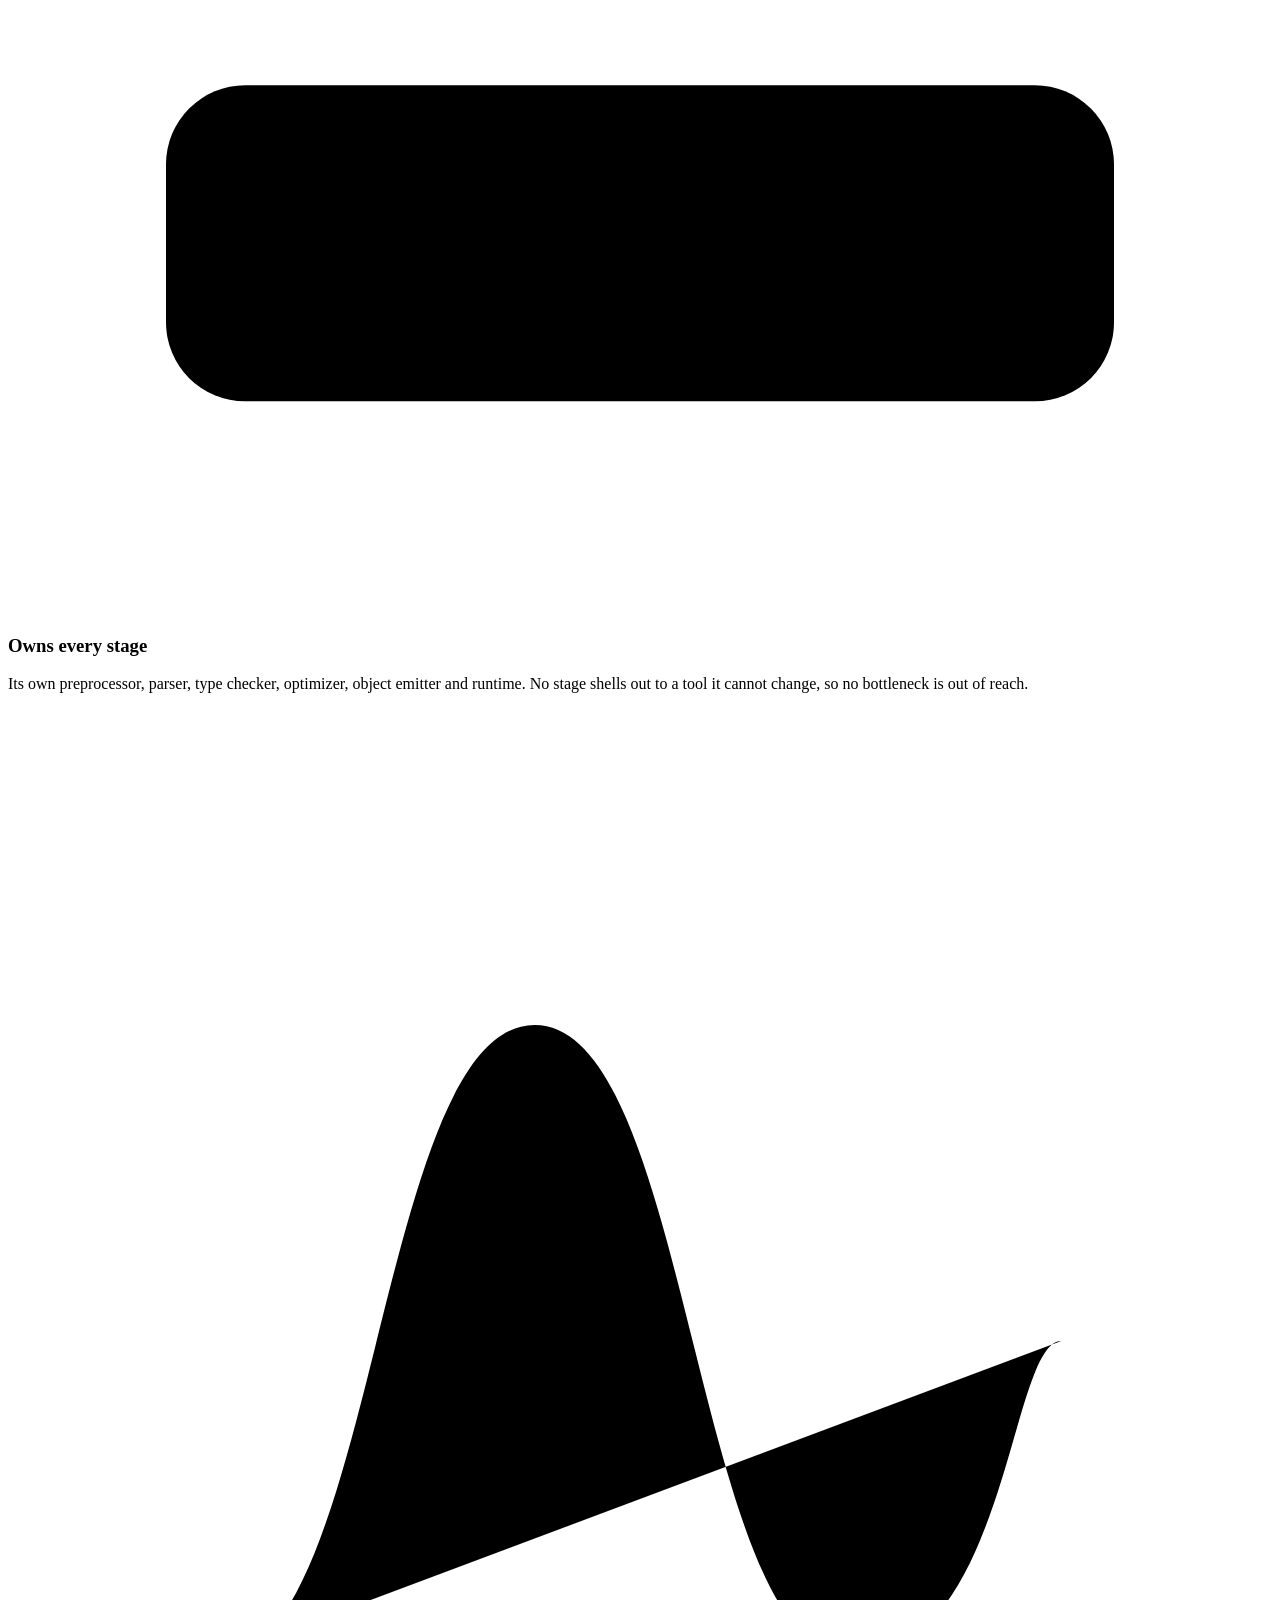
==== commit 6bed6f22: "feat: add the Generics and Mandelbrot examples An example can now set "wrap": false in examples/inde" ====
--- a/public/index.html
+++ b/public/index.html
@@ -180,6 +180,8 @@
         <button role="tab" id="tab-ex-gadts" aria-controls="panel-ex-gadts">GADTs</button>
         <button role="tab" id="tab-ex-threads" aria-controls="panel-ex-threads">Green threads</button>
         <button role="tab" id="tab-ex-unboxed" aria-controls="panel-ex-unboxed">Unboxed types</button>
+        <button role="tab" id="tab-ex-generics" aria-controls="panel-ex-generics">Generics</button>
+        <button role="tab" id="tab-ex-mandelbrot" aria-controls="panel-ex-mandelbrot">Mandelbrot</button>
       </div>
       <div class="panel example" role="tabpanel" id="panel-ex-lazy" aria-labelledby="tab-ex-lazy" data-example="lazy">
         <h3>Lazy lists</h3>
@@ -350,6 +352,116 @@
 (# 4#, 1.4142135623730951## #)
 4.0##
 1# : 2# : Nil</span></code></pre>
+          </div>
+        </div>
+      </div>
+      <div class="panel example" role="tabpanel" id="panel-ex-generics" aria-labelledby="tab-ex-generics" data-example="generics">
+        <h3>Generics</h3>
+        <div class="example-grid">
+          <pre class="example-code"><code><span class="h-p">{-# LANGUAGE DefaultSignatures, DeriveAnyClass, DeriveGeneric #-}</span>
+<span class="h-p">{-# LANGUAGE FlexibleContexts, TypeOperators #-}</span>
+<span class="h-k">import</span> <span class="h-t">Data</span>.<span class="h-t">List</span> (intercalate)
+<span class="h-k">import</span> <span class="h-t">GHC</span>.<span class="h-t">Generics</span>
+
+<span class="h-c">-- Turn a value into JSON. The default works for every record type.</span>
+<span class="h-k">class</span> <span class="h-t">ToJSON</span> a <span class="h-k">where</span>
+  toJSON :: a -&gt; <span class="h-t">String</span>
+  <span class="h-k">default</span> toJSON :: (<span class="h-t">Generic</span> a, <span class="h-t">Fields</span> (<span class="h-t">Rep</span> a)) =&gt; a -&gt; <span class="h-t">String</span>
+  toJSON x = <span class="h-s">"{"</span> ++ intercalate <span class="h-s">", "</span> (fields (from x)) ++ <span class="h-s">"}"</span>
+
+<span class="h-k">instance</span> <span class="h-t">ToJSON</span> <span class="h-t">Int</span> <span class="h-k">where</span> toJSON = show
+<span class="h-k">instance</span> <span class="h-t">ToJSON</span> <span class="h-t">Bool</span> <span class="h-k">where</span> toJSON b = <span class="h-k">if</span> b <span class="h-k">then</span> <span class="h-s">"true"</span> <span class="h-k">else</span> <span class="h-s">"false"</span>
+<span class="h-k">instance</span> <span class="h-p">{-# OVERLAPPING #-}</span> <span class="h-t">ToJSON</span> <span class="h-t">String</span> <span class="h-k">where</span> toJSON = show
+<span class="h-k">instance</span> <span class="h-t">ToJSON</span> a =&gt; <span class="h-t">ToJSON</span> [a] <span class="h-k">where</span>
+  toJSON xs = <span class="h-s">"["</span> ++ intercalate <span class="h-s">", "</span> (map toJSON xs) ++ <span class="h-s">"]"</span>
+<span class="h-k">instance</span> <span class="h-t">ToJSON</span> a =&gt; <span class="h-t">ToJSON</span> (<span class="h-t">Maybe</span> a) <span class="h-k">where</span> toJSON = maybe <span class="h-s">"null"</span> toJSON
+
+<span class="h-c">-- Walk the generic representation of a record and collect its fields.</span>
+<span class="h-k">class</span> <span class="h-t">Fields</span> f <span class="h-k">where</span> fields :: f p -&gt; [<span class="h-t">String</span>]
+<span class="h-k">instance</span> <span class="h-t">Fields</span> f =&gt; <span class="h-t">Fields</span> (<span class="h-t">D1</span> c f) <span class="h-k">where</span> fields (<span class="h-t">M1</span> x) = fields x
+<span class="h-k">instance</span> <span class="h-t">Fields</span> f =&gt; <span class="h-t">Fields</span> (<span class="h-t">C1</span> c f) <span class="h-k">where</span> fields (<span class="h-t">M1</span> x) = fields x
+<span class="h-k">instance</span> (<span class="h-t">Fields</span> f, <span class="h-t">Fields</span> g) =&gt; <span class="h-t">Fields</span> (f :*: g) <span class="h-k">where</span>
+  fields (x :*: y) = fields x ++ fields y
+<span class="h-k">instance</span> (<span class="h-t">Selector</span> s, <span class="h-t">ToJSON</span> a) =&gt; <span class="h-t">Fields</span> (<span class="h-t">S1</span> s (<span class="h-t">K1</span> i a)) <span class="h-k">where</span>
+  fields field@(<span class="h-t">M1</span> (<span class="h-t">K1</span> x)) = [show (selName field) ++ <span class="h-s">": "</span> ++ toJSON x]
+
+<span class="h-c">-- No encoder is written for these types. The compiler derives it.</span>
+<span class="h-k">data</span> <span class="h-t">Target</span> = <span class="h-t">Target</span> { triple :: <span class="h-t">String</span>, bits :: <span class="h-t">Int</span> }
+  <span class="h-k">deriving</span> (<span class="h-t">Generic</span>, <span class="h-t">ToJSON</span>)
+
+<span class="h-k">data</span> <span class="h-t">Compiler</span> = <span class="h-t">Compiler</span>
+  { name :: <span class="h-t">String</span>, selfHosting :: <span class="h-t">Bool</span>, targets :: [<span class="h-t">Target</span>]
+  , successor :: <span class="h-t">Maybe</span> <span class="h-t">String</span> }
+  <span class="h-k">deriving</span> (<span class="h-t">Generic</span>, <span class="h-t">ToJSON</span>)
+
+main :: <span class="h-t">IO</span> ()
+main = putStrLn (toJSON aihc)
+  <span class="h-k">where</span>
+    aihc = <span class="h-t">Compiler</span> <span class="h-s">"AIHC"</span> <span class="h-t">True</span>
+      [<span class="h-t">Target</span> <span class="h-s">"x86_64-linux"</span> <span class="h-n">64</span>, <span class="h-t">Target</span> <span class="h-s">"aarch64-darwin"</span> <span class="h-n">64</span>, <span class="h-t">Target</span> <span class="h-s">"wasm32"</span> <span class="h-n">32</span>]
+      <span class="h-t">Nothing</span></code></pre>
+          <div class="example-run">
+            <p class="example-note">One generic function encodes every record as JSON. This is the mechanism that libraries such as aeson use, and AIHC derives the representation as GHC does.</p>
+            <pre class="example-out"><code><span class="t-prompt">%</span> aihc build generics.hs
+<span class="t-prompt">%</span> ./generics
+<span class="example-stdout">{"name": "AIHC", "selfHosting": true, "targets": [{"triple": "x86_64-linux", "bits": 64}, {"triple": "aarch64-darwin", "bits": 64}, {"triple": "wasm32", "bits": 32}], "successor": null}</span></code></pre>
+          </div>
+        </div>
+      </div>
+      <div class="panel example" role="tabpanel" id="panel-ex-mandelbrot" aria-labelledby="tab-ex-mandelbrot" data-example="mandelbrot">
+        <h3>Mandelbrot</h3>
+        <div class="example-grid">
+          <pre class="example-code"><code><span class="h-c">-- The Mandelbrot set. Change the size or the center and press Run.</span>
+width, height, limit :: <span class="h-t">Int</span>
+width = <span class="h-n">40</span>
+height = <span class="h-n">17</span>
+limit = <span class="h-n">60</span>
+
+<span class="h-c">-- How many steps the point c takes to leave the circle of radius 2.</span>
+escape :: <span class="h-t">Double</span> -&gt; <span class="h-t">Double</span> -&gt; <span class="h-t">Int</span>
+escape cr ci = go <span class="h-n">0</span> <span class="h-n">0</span> <span class="h-n">0</span>
+  <span class="h-k">where</span>
+    go :: <span class="h-t">Double</span> -&gt; <span class="h-t">Double</span> -&gt; <span class="h-t">Int</span> -&gt; <span class="h-t">Int</span>
+    go x y n
+      | n == limit || x * x + y * y &gt; <span class="h-n">4</span> = n
+      | otherwise = go (x * x - y * y + cr) (<span class="h-n">2</span> * x * y + ci) (n + <span class="h-n">1</span>)
+
+<span class="h-c">-- A point that stays is inside the set. Outside, the steps make bands.</span>
+shade :: <span class="h-t">Int</span> -&gt; <span class="h-t">Char</span>
+shade n
+  | n == limit = <span class="h-s">'#'</span>
+  | otherwise = <span class="h-s">"  ..,::;=+*%"</span> !! min n <span class="h-n">11</span>
+
+<span class="h-c">-- Map the column i and the row j to a point of the plane.</span>
+pixel :: <span class="h-t">Int</span> -&gt; <span class="h-t">Int</span> -&gt; <span class="h-t">Char</span>
+pixel j i = shade (escape (along i width (-<span class="h-n">2.1</span>) <span class="h-n">0.9</span>) (along j height (-<span class="h-n">1.2</span>) <span class="h-n">1.2</span>))
+  <span class="h-k">where</span>
+    along k size low high =
+      low + (high - low) * fromIntegral k / fromIntegral (size - <span class="h-n">1</span>)
+
+main :: <span class="h-t">IO</span> ()
+main = mapM_ putStrLn [[pixel j i | i &lt;- [<span class="h-n">0</span> .. width - <span class="h-n">1</span>]] | j &lt;- [<span class="h-n">0</span> .. height - <span class="h-n">1</span>]]</code></pre>
+          <div class="example-run">
+            <p class="example-note">A tight loop over machine doubles. Edit the size or the limit and run it again: the compiler and the program both run in your browser.</p>
+            <pre class="example-out example-nowrap"><code><span class="t-prompt">%</span> aihc build mandelbrot.hs
+<span class="t-prompt">%</span> ./mandelbrot
+<span class="example-stdout">       .................................
+      ..............,,,::%::,,,.........
+     ............,,,,,::;%%=::,,,.......
+    ...........,,,,:::;=%##%=::::,......
+   ..........,,::::=%#########%%%:,.....
+  .......,,::::::;+#############*::,....
+  ..,,,,:::*%%%%+*###############=:,....
+  ,,,,:::%+%#####################;:,,...
+  #############################%=::,,...
+  ,,,,:::%+%#####################;:,,...
+  ..,,,,:::*%%%%+*###############=:,....
+  .......,,::::::;+#############*::,....
+   ..........,,::::=%#########%%%:,.....
+    ...........,,,,:::;=%##%=::::,......
+     ............,,,,,::;%%=::,,,.......
+      ..............,,,::%::,,,.........
+       .................................</span></code></pre>
           </div>
         </div>
       </div>
